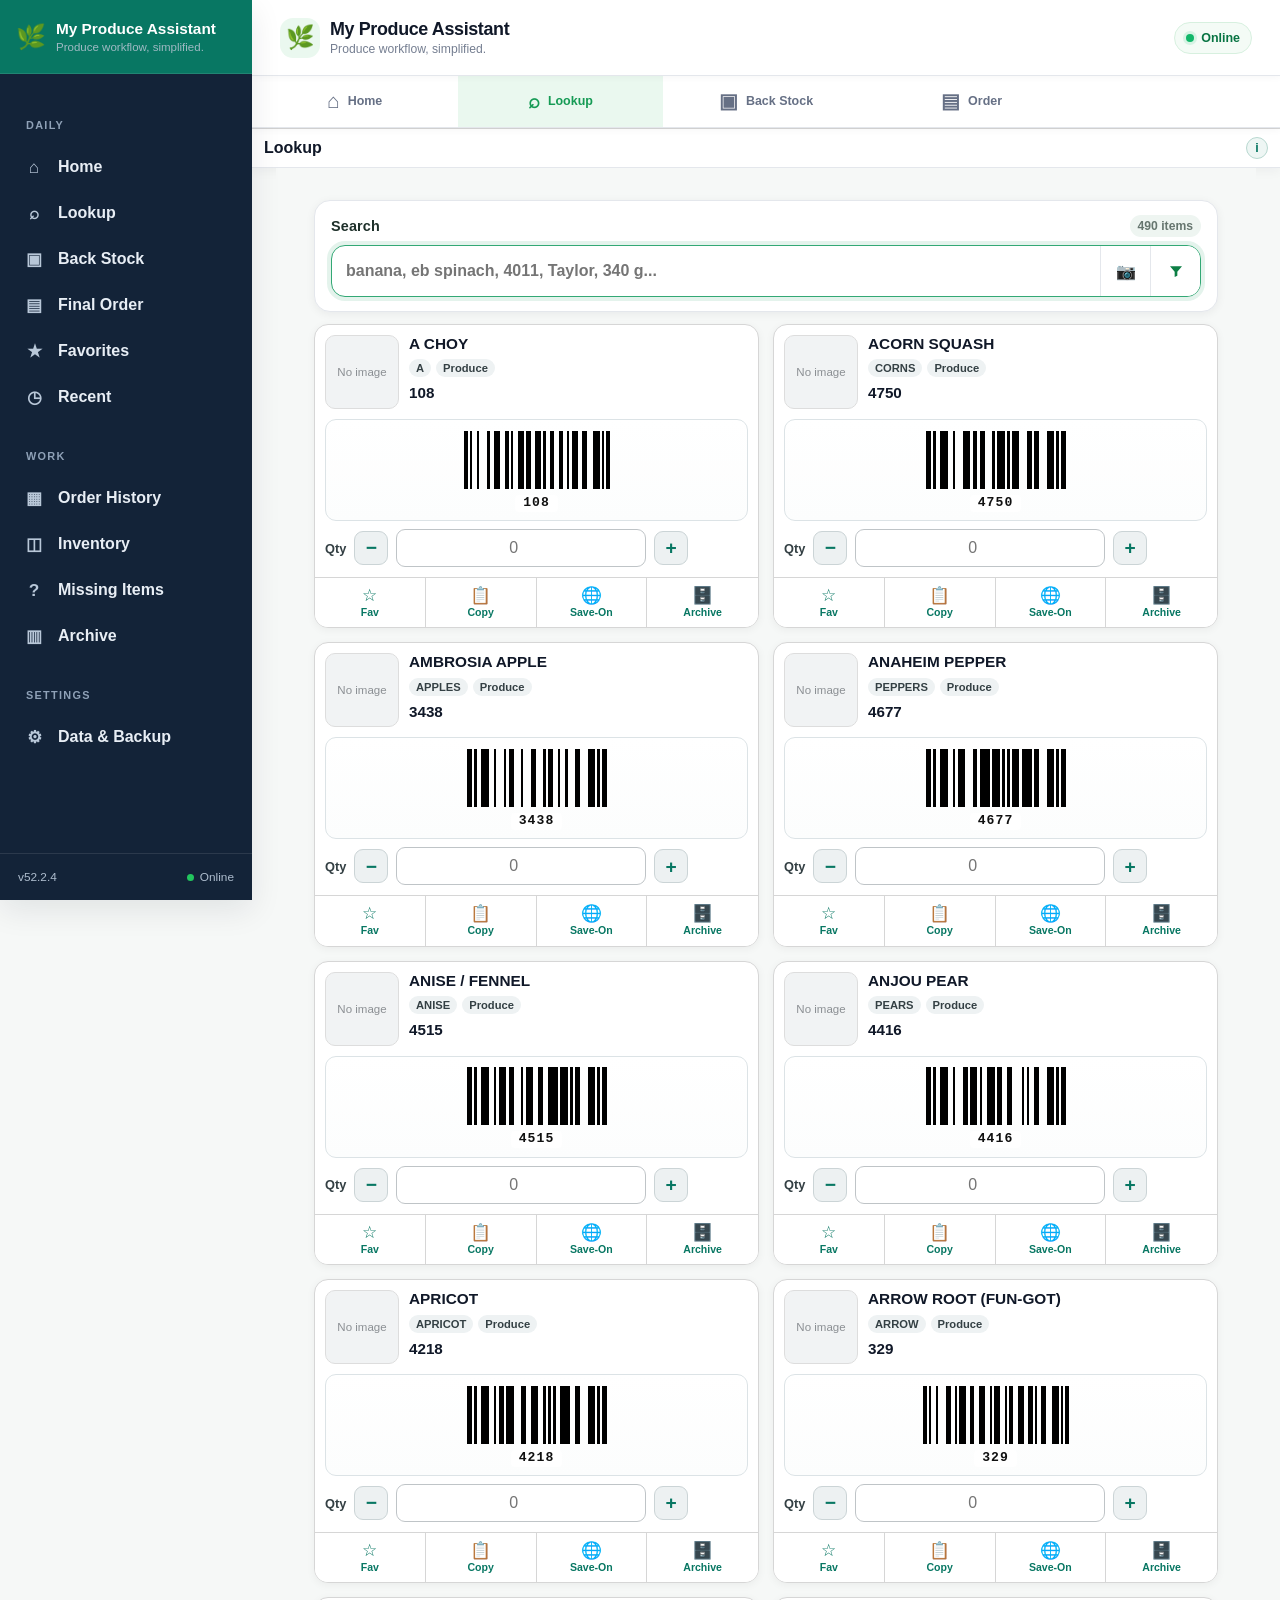
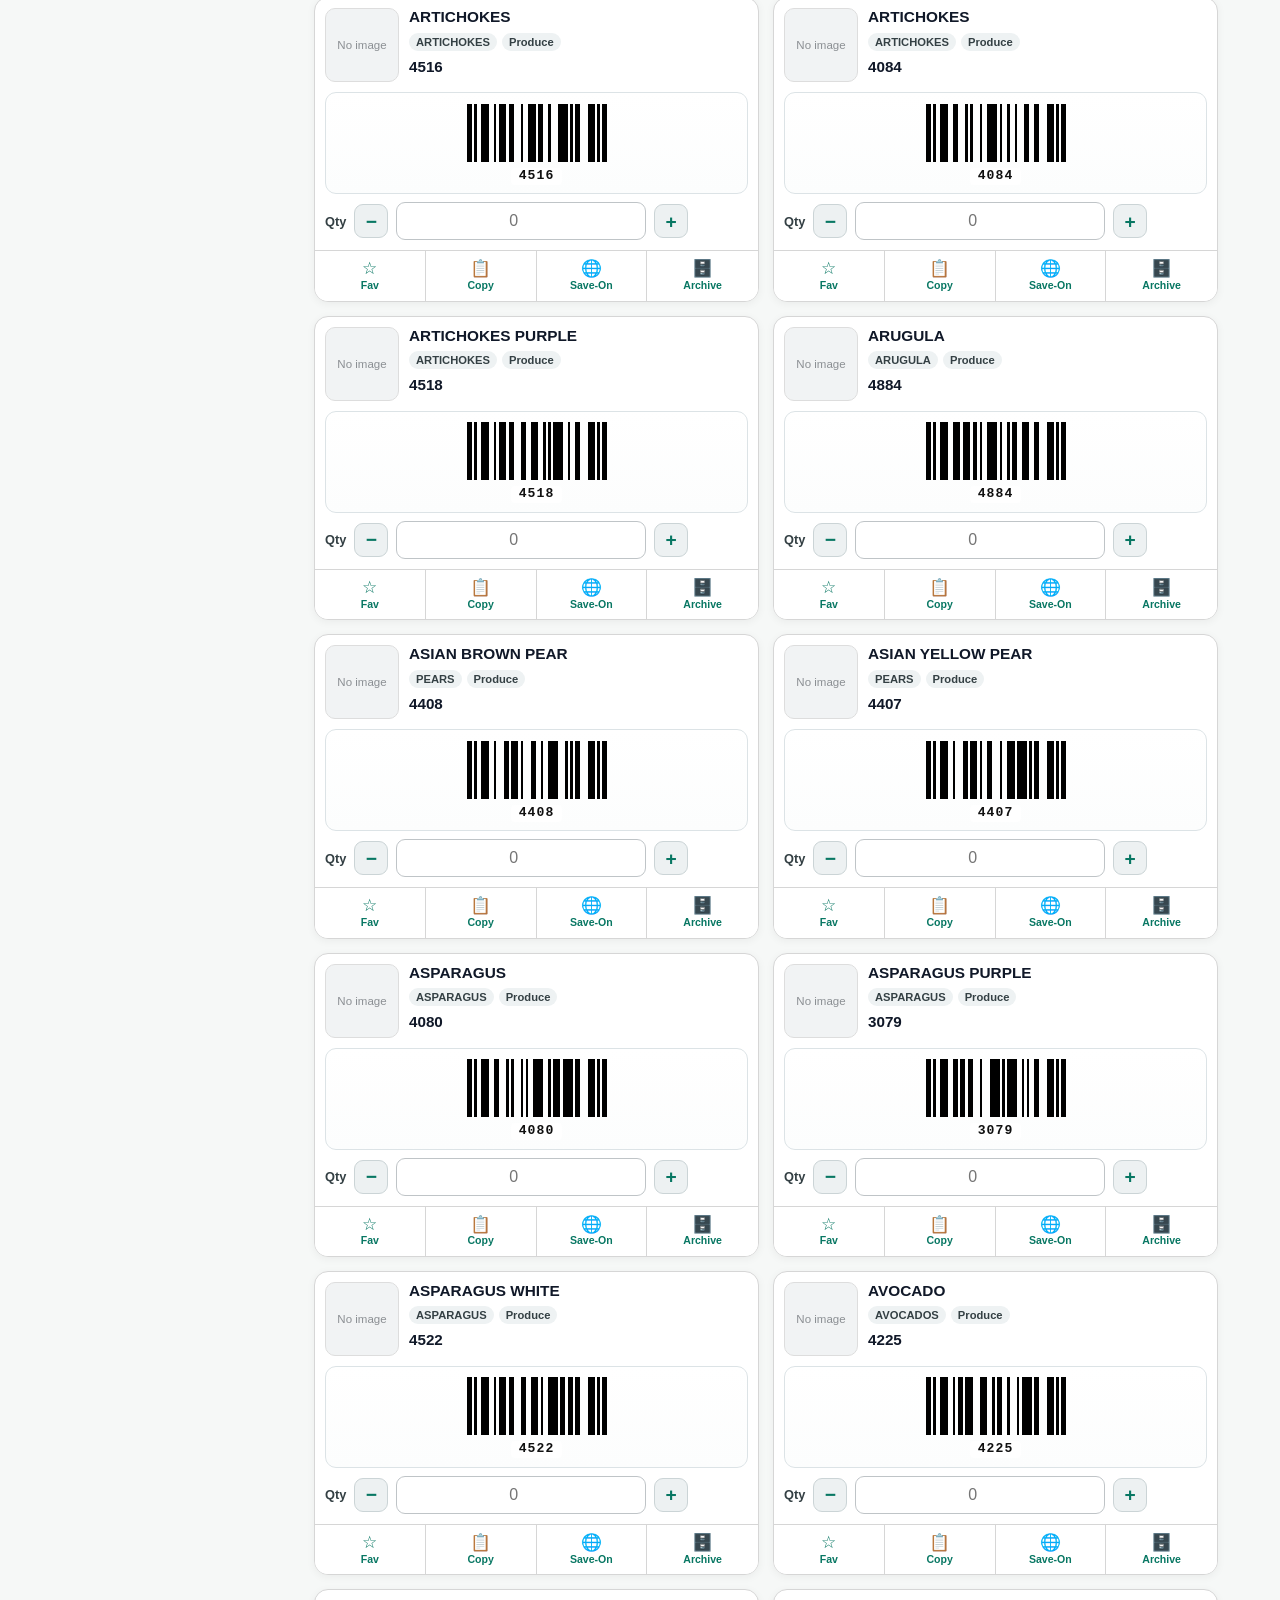
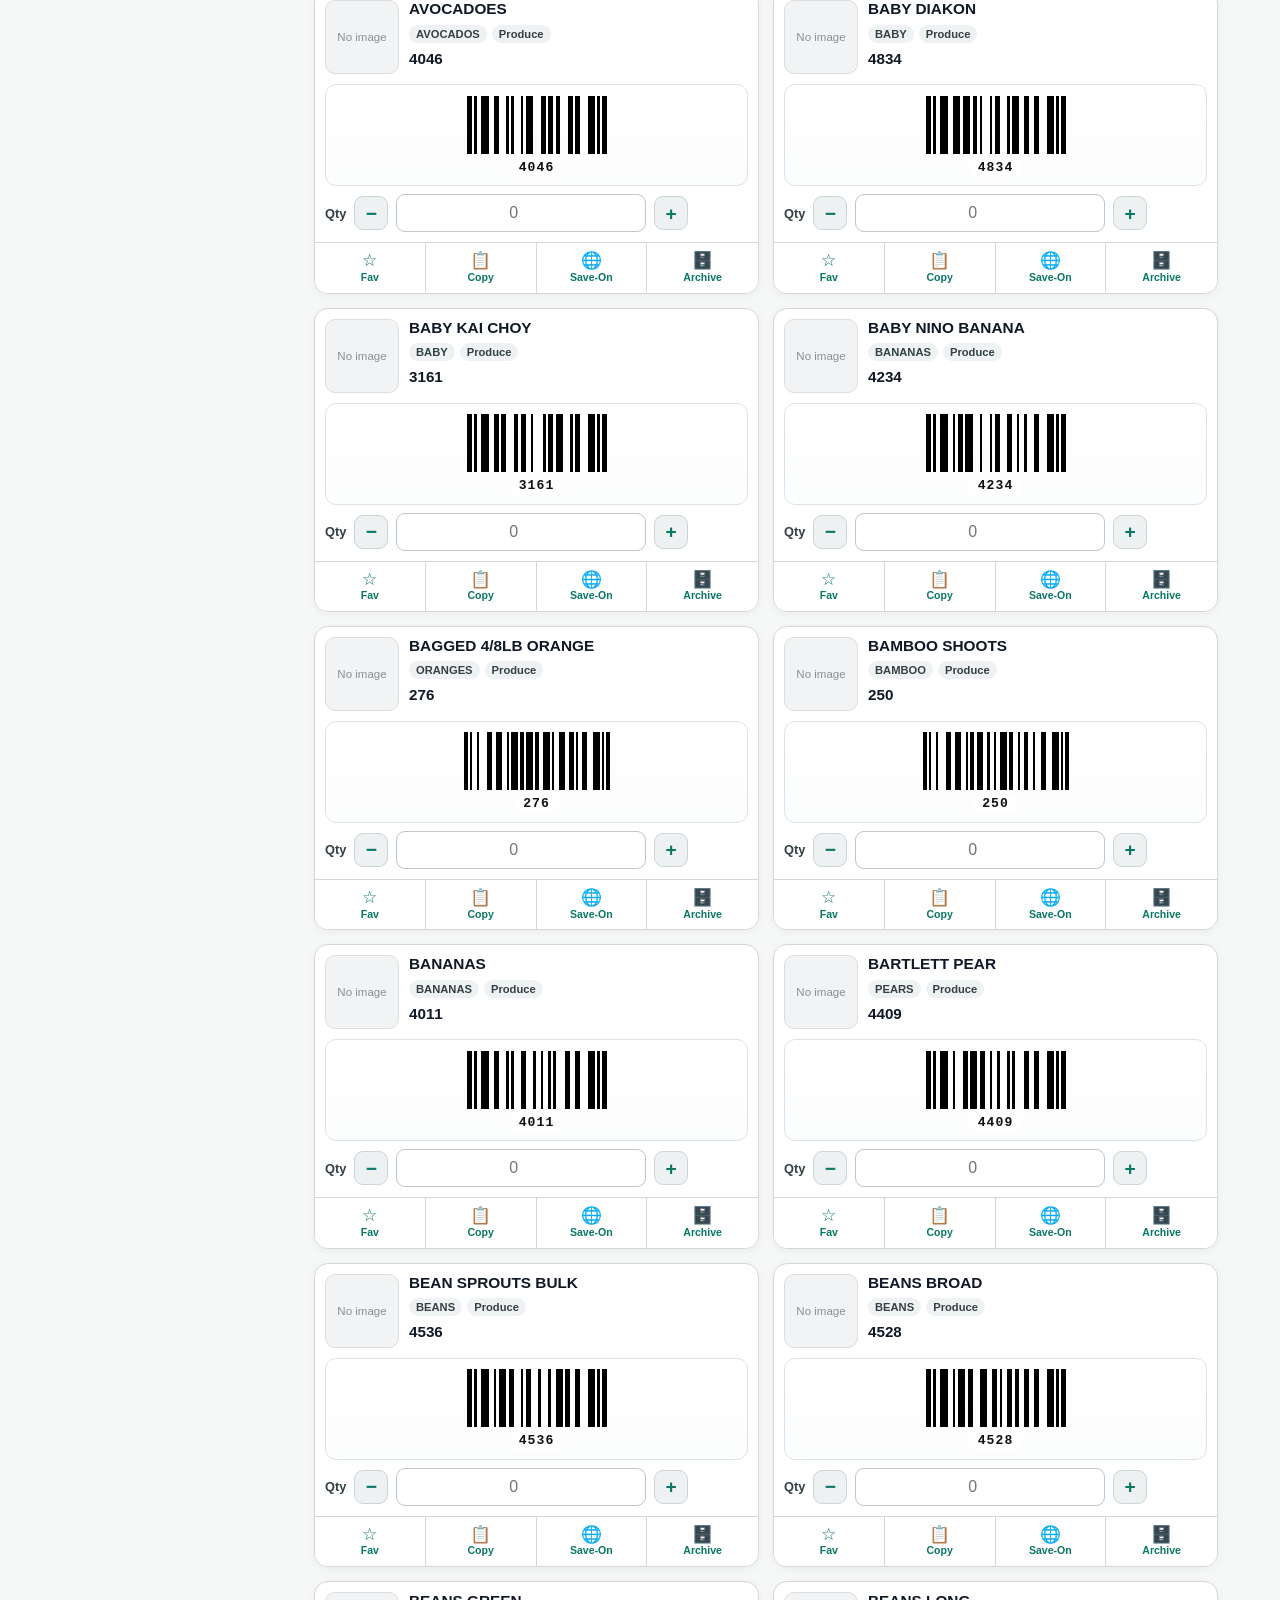
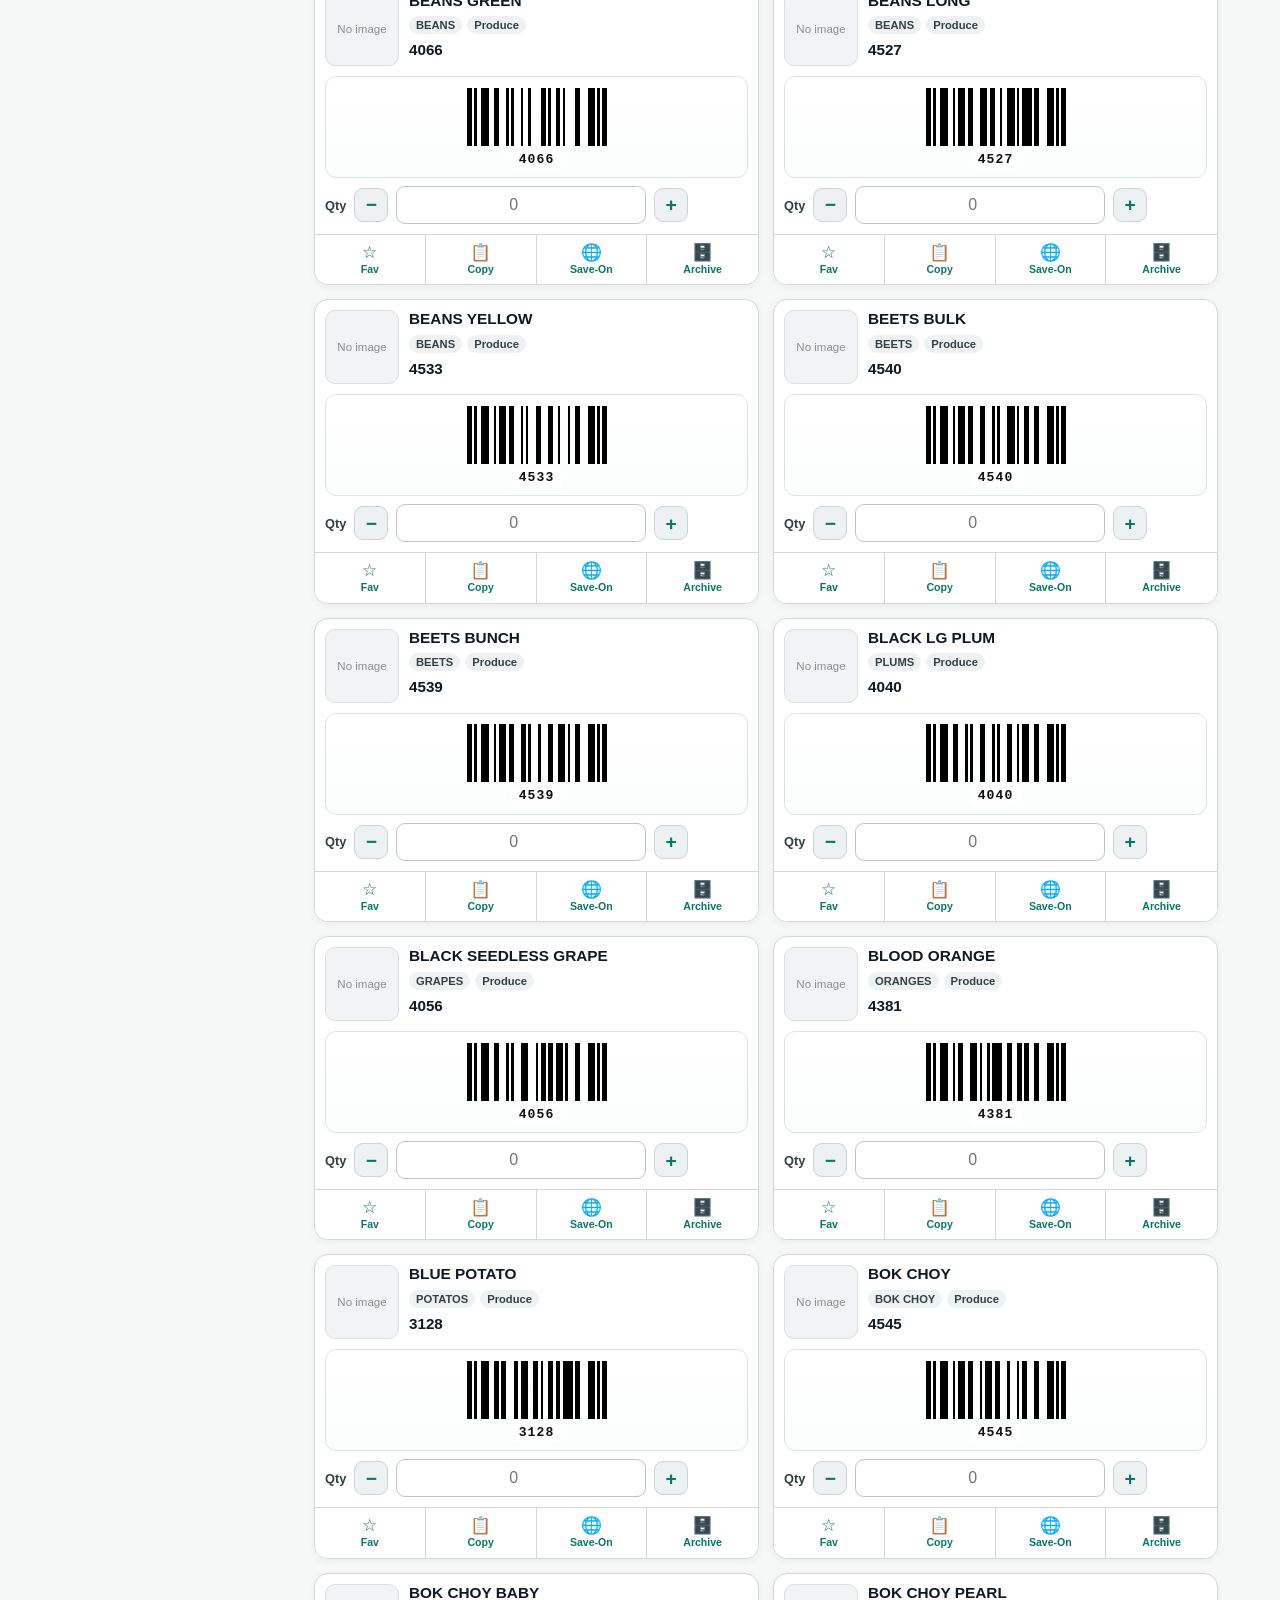
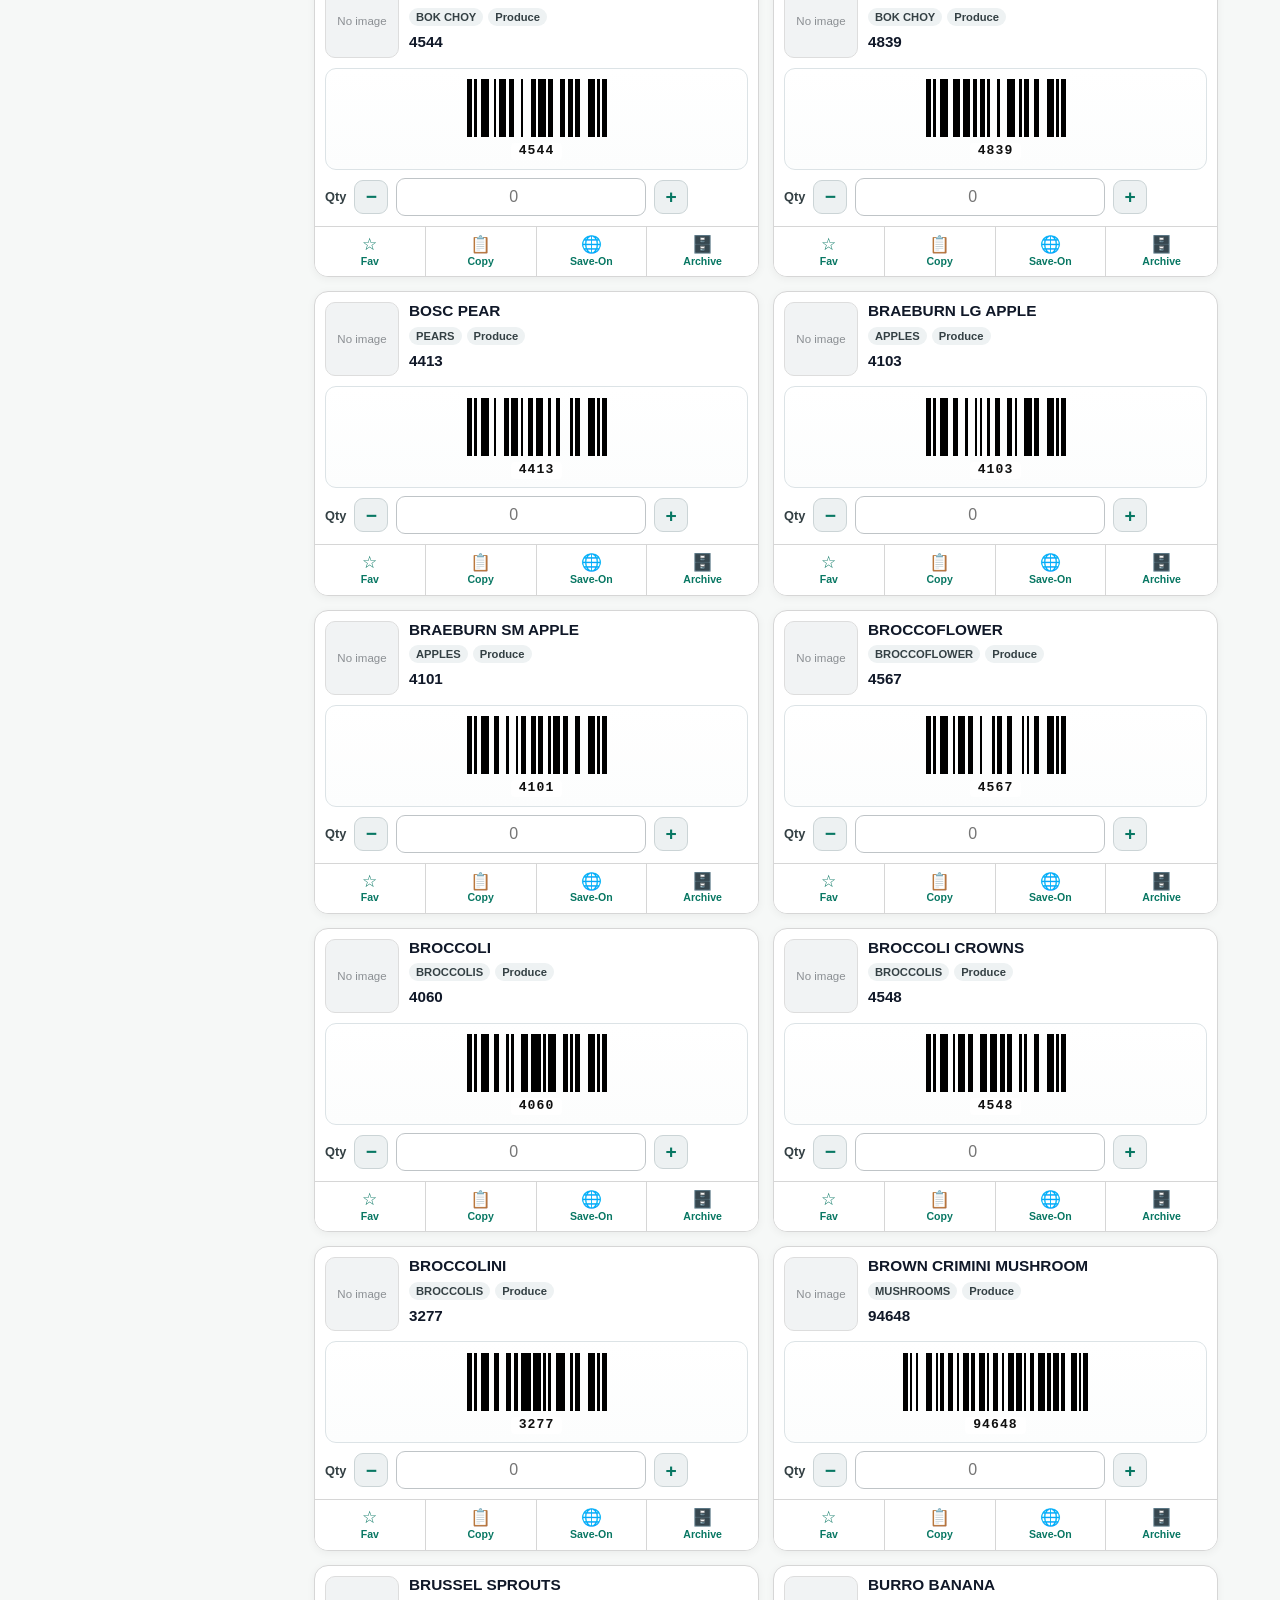
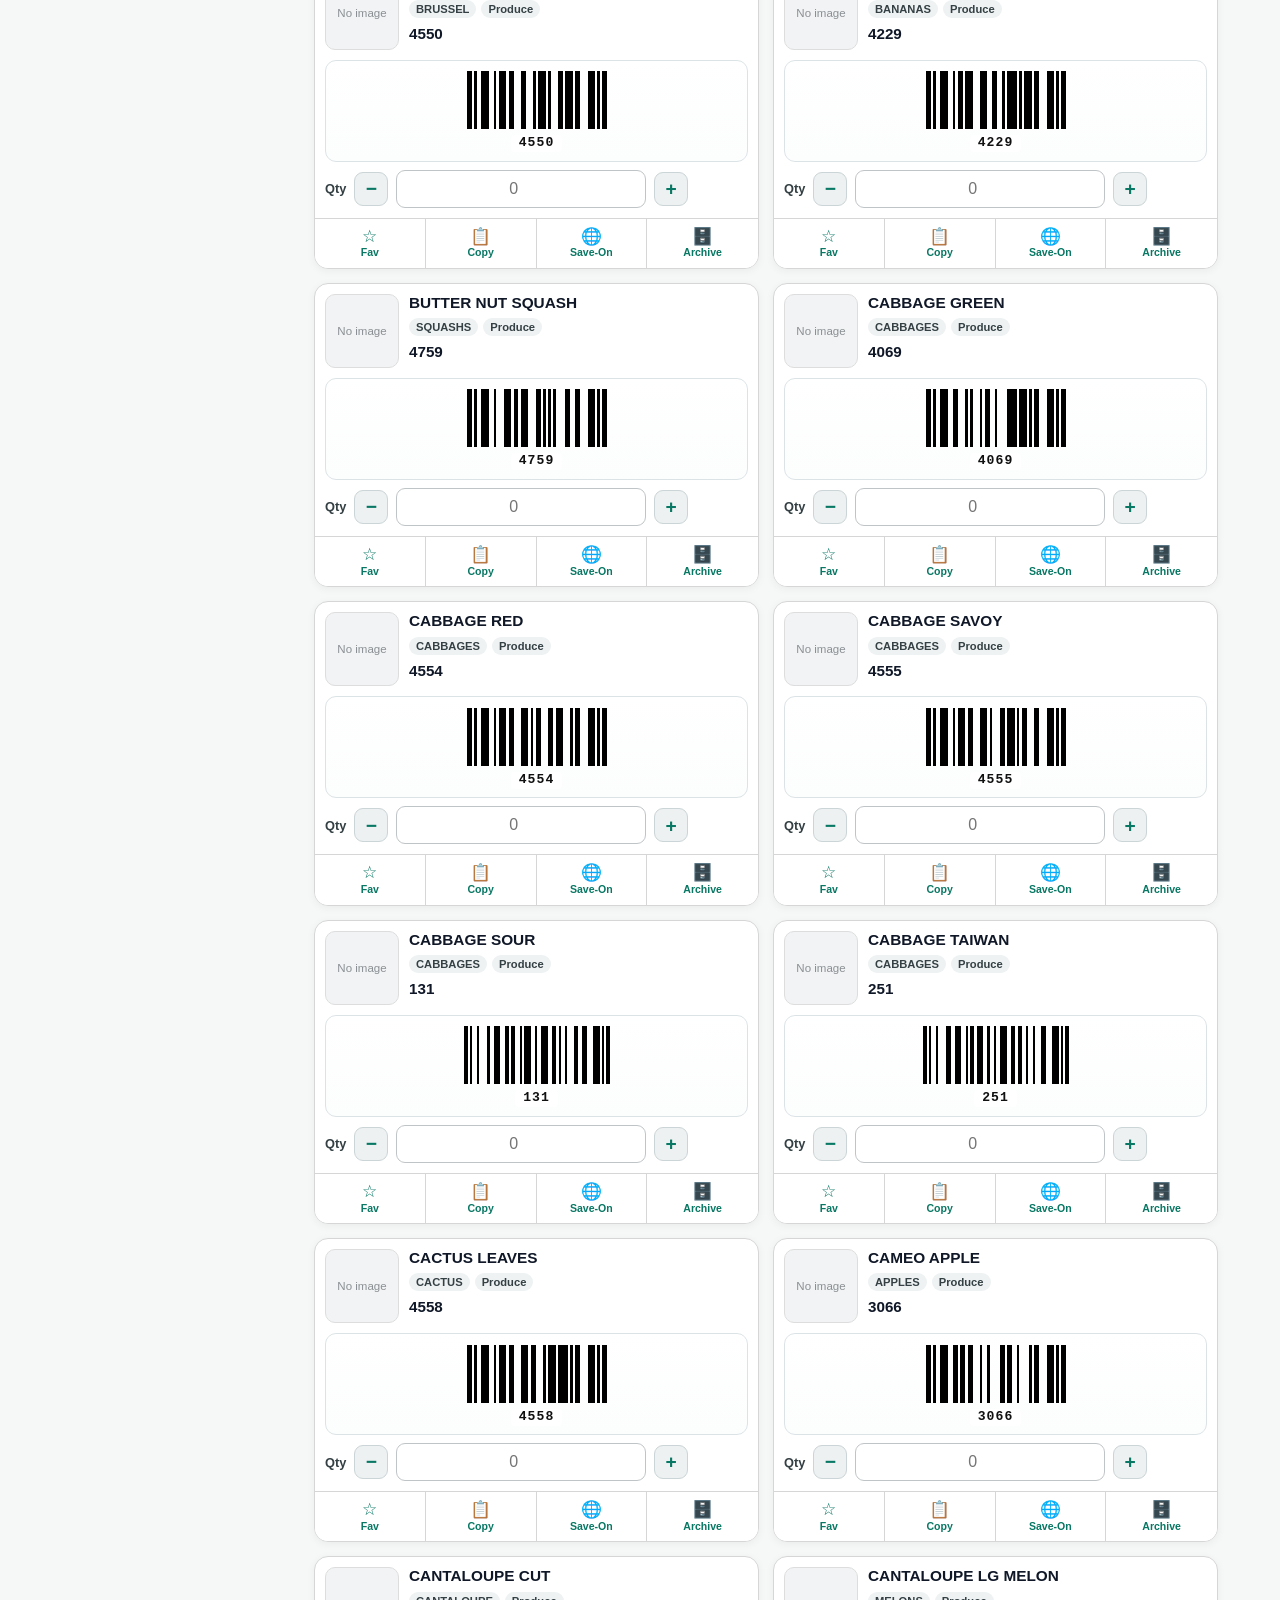
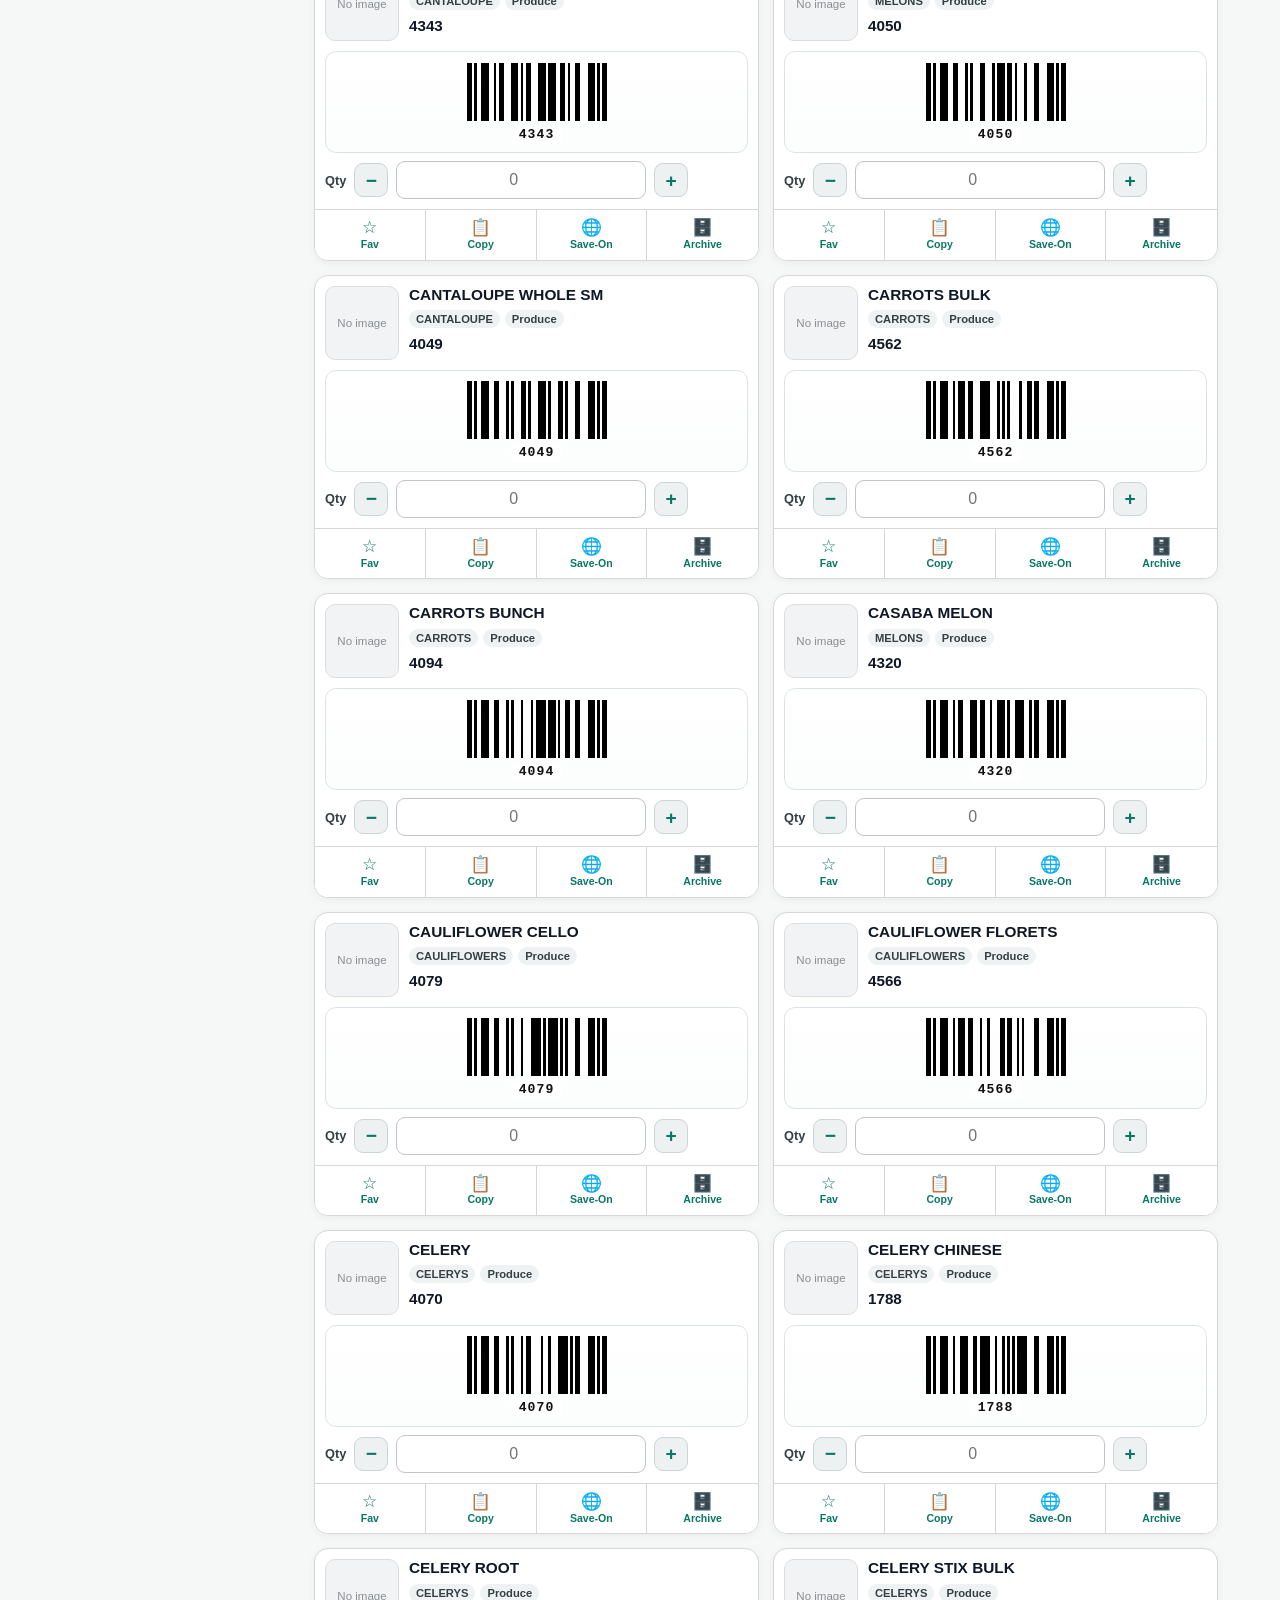
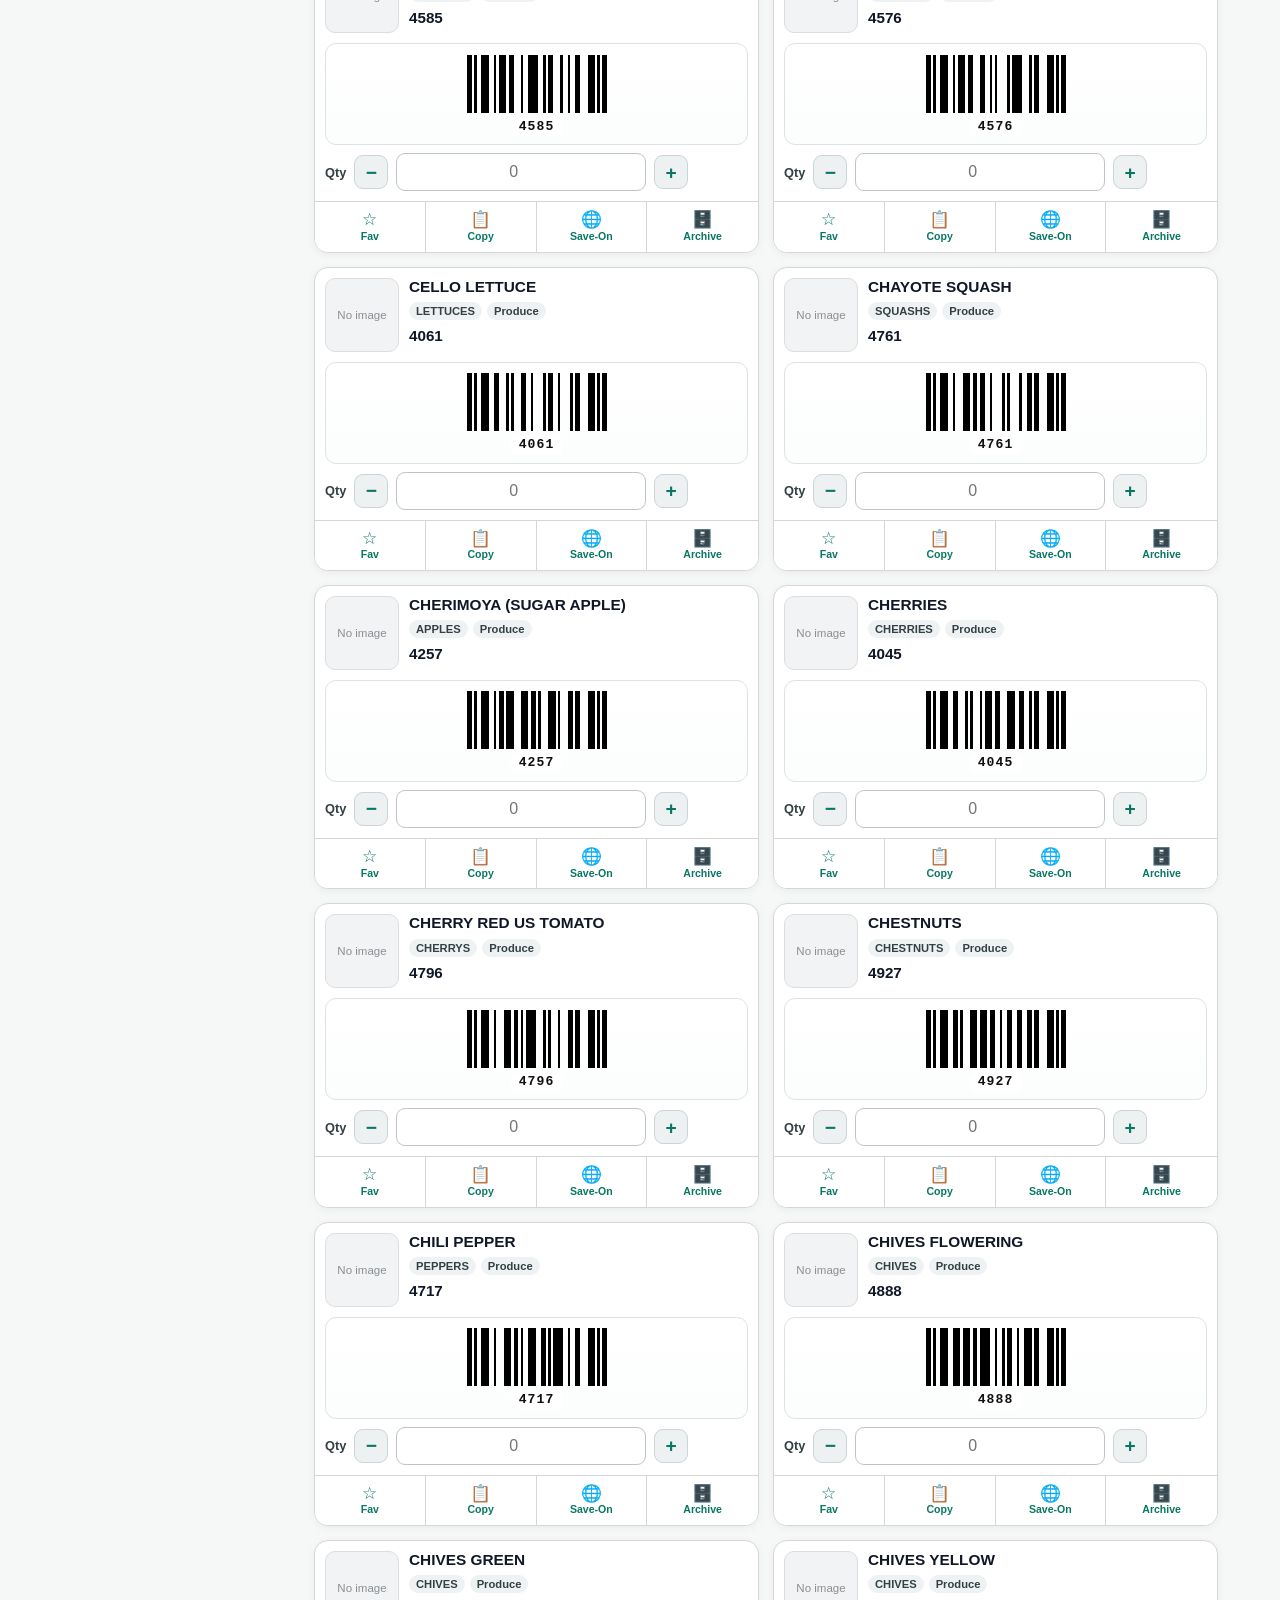
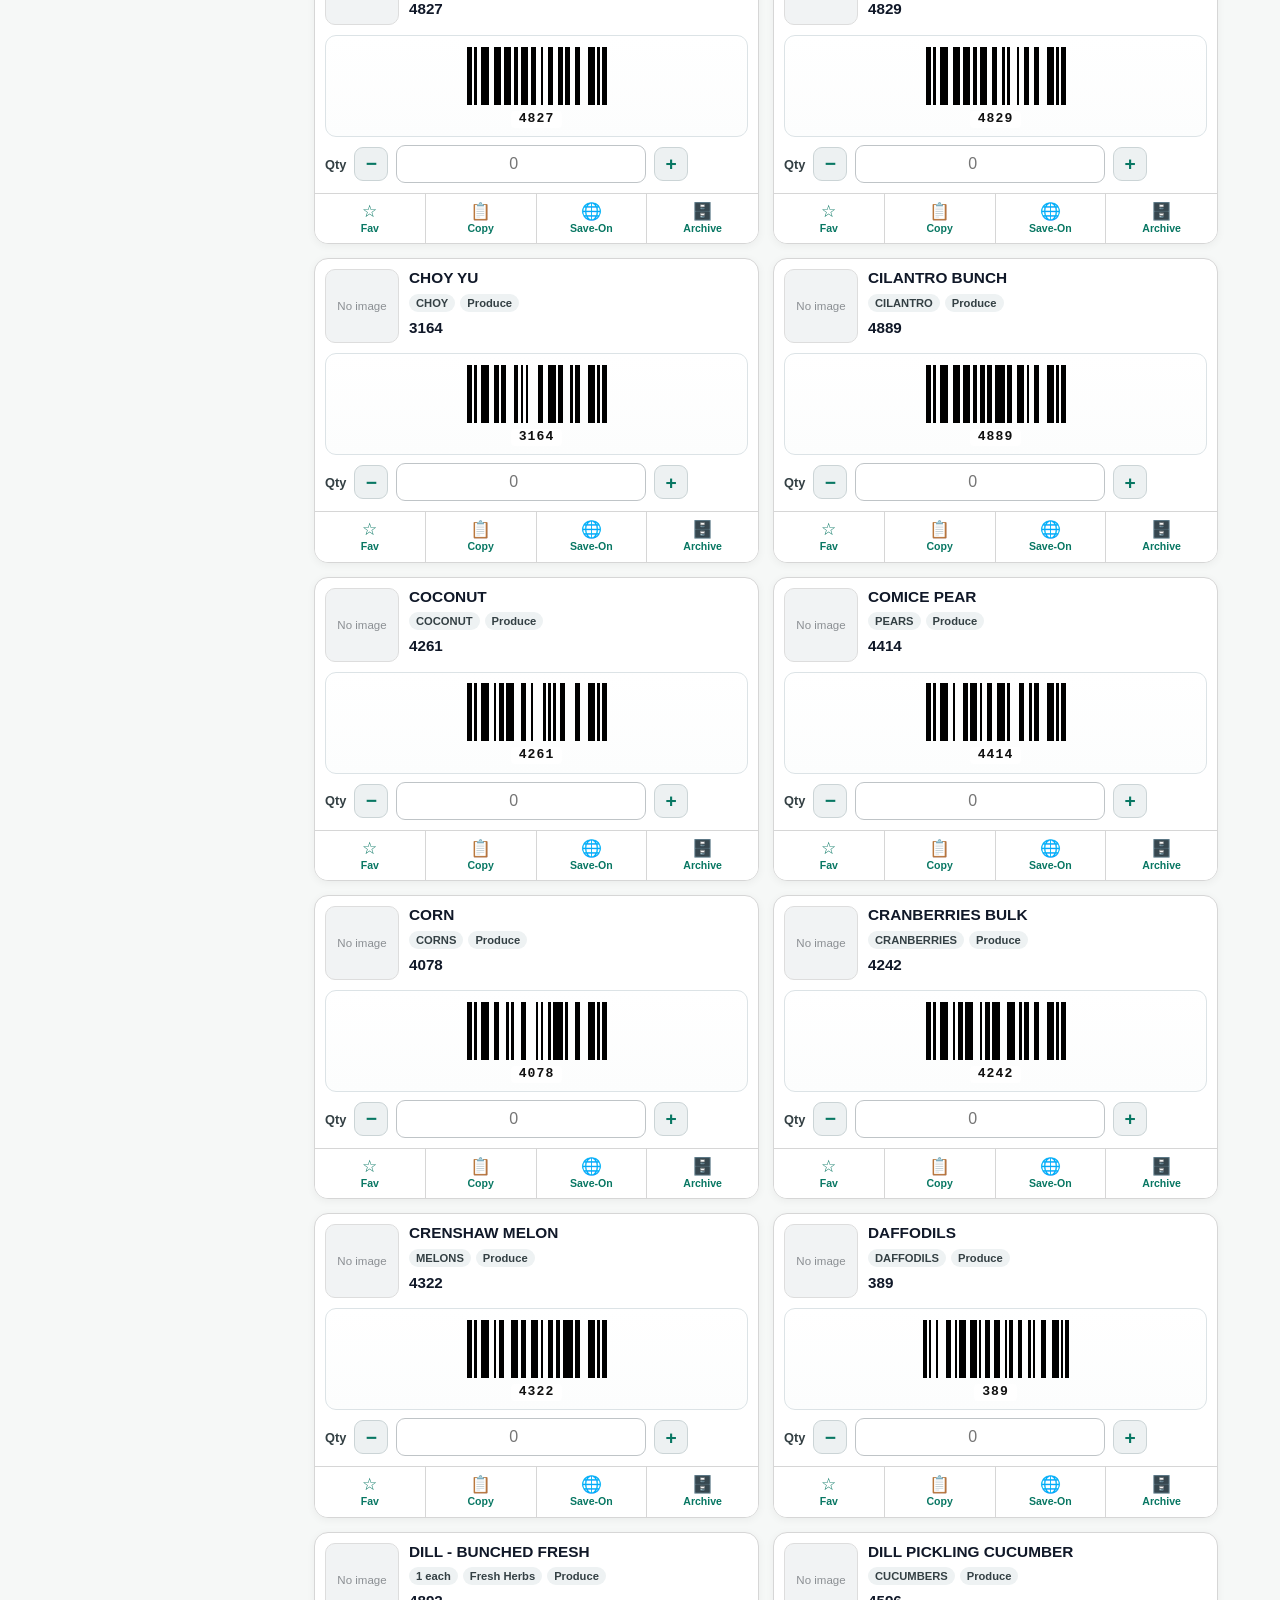
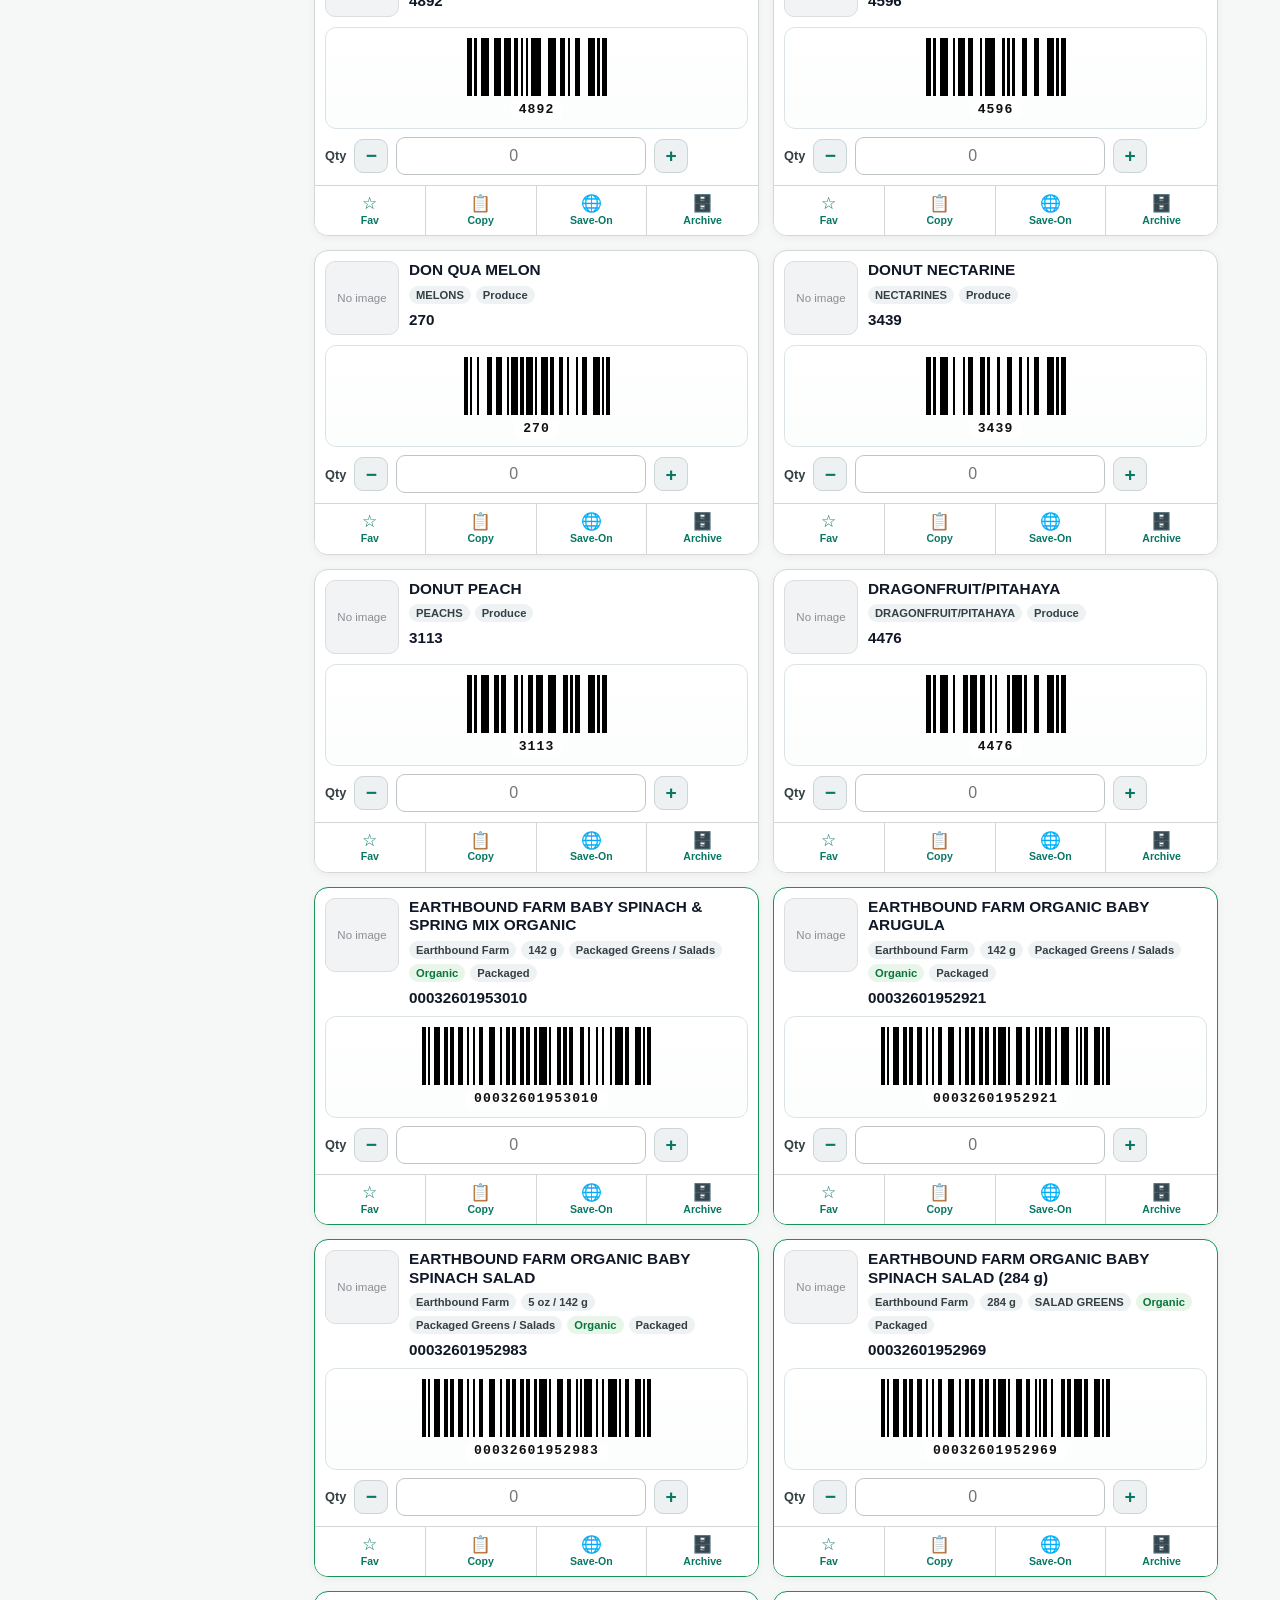
==== index.html @ b56020ec "fixed issue of repeatedly asks for update" ====
<!doctype html><html lang="en"><head><meta charset="utf-8"><meta name="viewport" content="width=device-width,initial-scale=1"><meta name="theme-color" content="#087763"><title>My Produce Assistant</title><link rel="manifest" href="manifest.webmanifest"><link rel="apple-touch-icon" href="icons/icon-192.png"><link rel="stylesheet" href="styles.css">
<style id="organic-inline-style">
.organic-inline{
  display:flex;
  align-items:center;
  gap:12px;
  flex-wrap:wrap;
  font-size:.9rem;
  font-weight:800;
}
.organic-label{
  min-width:auto;
}
.radio-inline{
  display:inline-flex;
  align-items:center;
  gap:6px;
  font-weight:700;
}
.radio-inline input{
  margin:0;
}
@media(max-width:540px){
  .organic-inline{
    gap:10px;
    font-size:.88rem;
  }
}
</style>

</head><body class="ui-shell-v52">
<div id="appUpdateBanner" class="app-update-banner" role="status" hidden>
  <div class="app-update-banner-copy">
    <span class="app-update-banner-icon" aria-hidden="true">↻</span>
    <div>
      <strong id="appUpdateMessage">A new app version is available.</strong>
      <small>Update to load the latest JavaScript, CSS, and interface changes.</small>
    </div>
  </div>
  <div class="app-update-banner-actions">
    <button id="appUpdateBtn" type="button">Update now</button>
    <button id="dismissAppUpdateBtn" class="app-update-dismiss" type="button" aria-label="Dismiss app update">Later</button>
  </div>
</div>
<header class="app-topbar">
  <button id="drawerBtn" class="drawer-btn" type="button" aria-label="Open navigation menu">☰</button>
  <div class="app-brand">
    <span class="app-brand-mark" aria-hidden="true">🌿</span>
    <div class="app-brand-copy"><h1>My Produce Assistant</h1><p>Produce workflow, simplified.</p></div>
  </div>
  <div class="header-actions">
    <span id="headerOnlineStatus" class="header-status" aria-label="Connection status"><span class="status-dot"></span><span class="header-status-text">Online</span></span>
    <button id="installBtn" class="header-install-btn" hidden>Install</button>
  </div>
</header>

<div id="drawerBackdrop" class="drawer-backdrop" hidden></div>
<aside id="appDrawer" class="app-drawer" aria-hidden="true">
  <div class="drawer-head">
    <div class="drawer-brand"><span class="drawer-brand-mark">🌿</span><div><strong>My Produce Assistant</strong><small>Produce workflow, simplified.</small></div></div>
    <button id="closeDrawerBtn" type="button" aria-label="Close menu">✕</button>
  </div>
  <nav class="drawer-nav" aria-label="Primary navigation">
    <div class="drawer-group-title">Daily</div>
    <button type="button" data-drawer-action="dashboard"><span class="drawer-icon">⌂</span><span>Home</span></button>
    <button type="button" data-drawer-action="lookup"><span class="drawer-icon">⌕</span><span>Lookup</span></button>
    <button type="button" data-drawer-action="back-stock"><span class="drawer-icon">▣</span><span>Back Stock</span></button>
    <button type="button" data-drawer-action="final-order"><span class="drawer-icon">▤</span><span>Final Order</span></button>
    <button type="button" data-drawer-action="favorites"><span class="drawer-icon">★</span><span>Favorites</span></button>
    <button type="button" data-drawer-action="recent"><span class="drawer-icon">◷</span><span>Recent</span></button>
    <div class="drawer-group-title">Work</div>
    <button type="button" data-drawer-action="orders"><span class="drawer-icon">▦</span><span>Order History</span></button>
    <button type="button" data-drawer-action="inventory"><span class="drawer-icon">◫</span><span>Inventory</span></button>
    <button type="button" data-drawer-action="missing"><span class="drawer-icon">?</span><span>Missing Items</span></button>
    <button type="button" data-drawer-action="archive"><span class="drawer-icon">▥</span><span>Archive</span></button>
    <div class="drawer-group-title">Settings</div>
    <button type="button" data-drawer-action="data-tools"><span class="drawer-icon">⚙</span><span>Data &amp; Backup</span></button>
  </nav>
  <div class="drawer-footer"><span class="drawer-version">v52.2.4</span><span class="drawer-online"><i></i> Online</span></div>
</aside>


<nav class="tabs" aria-label="Quick navigation">
  <button class="tab" data-view="dashboard"><span class="tab-icon">⌂</span><span class="tab-text">Home</span></button>
  <button class="tab active" data-view="lookup"><span class="tab-icon">⌕</span><span class="tab-text">Lookup</span></button>
  <button class="tab" data-view="order"><span class="tab-icon">▣</span><span class="tab-text">Back Stock</span></button>
  <button class="tab" data-view="frontStock"><span class="tab-icon">▤</span><span class="tab-text">Order</span></button>
  <button id="mobileMoreBtn" class="mobile-more-tab" type="button"><span class="tab-icon">•••</span><span class="tab-text">More</span></button>
</nav>
<div id="lookupFixedHeader" class="fixed-page-title lookup-fixed-title" hidden>
  <strong>Lookup</strong>
  <button id="lookupInfoBtn" class="section-info-btn" type="button" aria-label="Lookup info">i</button>
</div>

<main>
<section id="lookupView" class="view active">
<section class="panel"><button id="closeSearchDrawerBtn" class="close-search-drawer" type="button" aria-label="Close search">✕</button>
      <div class="search-header"><label for="q">Search</label><span id="count">Loading...</span></div><div class="search-box"><input id="q" type="search" placeholder="banana, eb spinach, 4011, Taylor, 340 g..." autocomplete="off" autofocus><button id="scanBtn" class="scan-btn" type="button" title="Scan barcode">📷</button>
        <button id="advancedToggle" class="filter-btn" type="button" aria-expanded="false" title="Filters & tools">
          <svg width="16" height="16" viewBox="0 0 24 24" fill="currentColor" aria-hidden="true">
            <path d="M3 5H21L14 13V19L10 21V13L3 5Z"></path>
          </svg>
        </button></div><div id="advancedControls" class="advanced-controls" hidden><div class="filters"><button class="active" data-filter="all" type="button">All</button><button data-filter="produce" type="button">Produce</button><button data-filter="packaged" type="button">Packaged</button><button data-filter="organic" type="button">Organic</button>
          <button data-filter="seasonal" type="button">Seasonal</button></div></div></section><section id="message" class="message" hidden></section><section id="results" class="results"></section></section>
<section id="favoritesView" class="view"><section class="panel section-head"><h2>Favorites</h2><p>Store-specific quick list. Tap ☆ on any item to add/remove.</p></section><section id="favoritesResults" class="results"></section></section>
<section id="recentView" class="view"><section class="panel section-head"><h2>Recently Used</h2><p>Automatically updated when you scan, copy, add to order, or open Save-On.</p><button id="clearRecentBtn" class="link" type="button">Clear Recent</button></section><section id="recentResults" class="results"></section></section>
<section id="orderView" class="view"><section class="panel section-head"><h2>Back Stock</h2><p>Count what you have first. Today’s Final Order will use these quantities as your reference.</p><div class="order-actions"><button id="exportOrderBtn" type="button">Export CSV</button><button id="clearOrderBtn" class="danger" type="button">Clear List</button>
        <button id="startFrontStockBtn" type="button">Continue to Final Order →</button></div></section><section class="today-order-flow" data-order-flow="back" aria-label="Today's order workflow"></section><section id="orderResults" class="order-list"></section></section>

  <section id="missingView" class="view">
    <section class="panel section-head">
      <h2>Missing Items</h2>
      <p>Saved searches or scanned codes that were not found in your local CSV.</p>
      <div class="order-actions">
        <button id="addMissingToCatalogBtn" type="button">Add to Catalog</button>
        <button id="archiveMissingBtn" type="button">Archive</button>
        <button id="exportMissingBtn" type="button">Export CSV</button>
        <label class="upload">Import CSV <input id="importMissingCsv" type="file" accept=".csv,text/csv" hidden></label>
        <button id="clearMissingBtn" class="danger" type="button">Clear Missing</button>
      </div>
    </section>
    <section id="missingResults" class="order-list"></section>
  </section>

  <section id="archiveView" class="view">
    <section class="panel section-head">
      <h2>Archive</h2>
      <p>Archived catalog items are hidden from normal search. Restore when needed.</p>
      <div class="order-actions"><button id="exportArchiveBtn" type="button">Export CSV</button></div>
    </section>
    <section id="archiveResults" class="results"></section>
  </section>
  <section id="dataToolsView" class="view data-tools-view">
    <section class="panel section-head data-tools-page-head">
      <div class="data-tools-title-row">
        <button id="dataToolsBackBtn" class="page-back-btn" type="button" aria-label="Go back">←</button>
        <div>
          <h2>Data &amp; Backup</h2>
          <p>Import, export, restore, and maintain the catalog stored on this device.</p>
        </div>
      </div>
      <span id="syncStatus" class="sync-status data-tools-status">Ready</span>
    </section>

    <section class="data-tools-section catalog-update-section" aria-labelledby="catalogUpdateTitle">
      <div class="data-tools-section-heading catalog-update-heading">
        <div>
          <h3 id="catalogUpdateTitle">Catalog Updates</h3>
          <p>The app checks a small version file only. Product data downloads only after you choose Update Catalog.</p>
        </div>
        <button id="checkCatalogUpdateBtn" class="compact-secondary-button" type="button">Check again</button>
      </div>
      <div id="catalogUpdateCard" class="catalog-update-card" data-status="checking">
        <div class="catalog-update-icon" aria-hidden="true">↻</div>
        <div class="catalog-update-copy">
          <strong id="catalogUpdateMessage">Checking for catalog updates...</strong>
          <div class="catalog-version-row">
            <span>Local: <b id="localCatalogVersion">—</b></span>
            <span>Available: <b id="remoteCatalogVersion">—</b></span>
          </div>
          <small id="catalogUpdateDate"></small>
        </div>
        <button id="updateCatalogBtn" class="catalog-update-button" type="button" hidden>Update Catalog</button>
      </div>
    </section>

    <section class="data-tools-section" aria-labelledby="catalogImportTitle">
      <div class="data-tools-section-heading">
        <div>
          <h3 id="catalogImportTitle">Catalog Import</h3>
          <p>Choose whether to preserve your current catalog or replace it.</p>
        </div>
      </div>
      <div class="data-tools-card-grid import-card-grid">
        <article class="data-tool-card primary-tool-card">
          <div class="data-tool-card-icon" aria-hidden="true">➕</div>
          <div class="data-tool-card-copy">
            <h4>Add &amp; Merge CSV</h4>
            <p>Add new products and update matching products. Existing products not included in the file remain unchanged.</p>
          </div>
          <label class="data-tool-action primary-action">
            Choose CSV
            <input id="csvMergeUpload" type="file" accept=".csv,text/csv" hidden>
          </label>
        </article>

        <article class="data-tool-card danger-tool-card">
          <div class="data-tool-card-topline">
            <div class="data-tool-card-icon" aria-hidden="true">↻</div>
            <button id="replaceCatalogInfoBtn" class="section-info-btn" type="button" aria-label="Replace catalog information">i</button>
          </div>
          <div class="data-tool-card-copy">
            <h4>Replace Local Catalog</h4>
            <p>Replace this device's local catalog with the selected file. Products missing from the CSV will be removed locally.</p>
          </div>
          <label class="data-tool-action danger-action">
            Replace Catalog
            <input id="csvReplaceUpload" type="file" accept=".csv,text/csv" hidden>
          </label>
        </article>
      </div>
    </section>

    <section class="data-tools-section" aria-labelledby="exportBackupTitle">
      <div class="data-tools-section-heading">
        <div>
          <h3 id="exportBackupTitle">Export &amp; Backup</h3>
          <p>Save catalog data or transfer your local profile.</p>
        </div>
      </div>
      <div class="data-tools-action-grid">
        <button id="exportItemsBtn" class="data-tools-action-button" type="button"><span aria-hidden="true">📄</span><strong>Export Items CSV</strong><small>Download the current local catalog.</small></button>
        <button id="exportProfileBtn" class="data-tools-action-button" type="button"><span aria-hidden="true">💾</span><strong>Export Profile</strong><small>Back up local app preferences and lists.</small></button>
        <label class="data-tools-action-button data-tools-file-button"><span aria-hidden="true">📥</span><strong>Import Profile</strong><small>Restore a previously exported profile.</small><input id="importProfile" type="file" accept=".json,application/json" hidden></label>
      </div>
    </section>

    <section class="data-tools-section maintenance-section" aria-labelledby="maintenanceTitle">
      <div class="data-tools-section-heading">
        <div>
          <h3 id="maintenanceTitle">Maintenance</h3>
          <p>Use these actions only when you need to recover or refresh local data.</p>
        </div>
      </div>
      <button id="resetBtn" class="maintenance-reset-button" type="button"><span aria-hidden="true">⟲</span><span><strong>Reset Catalog Data</strong><small>Restore the bundled catalog included with the app.</small></span></button>
    </section>
  </section>

  <section id="frontStockView" class="view">
    <section class="panel section-head">
      <h2>Final Order</h2>
      <div class="order-actions">
        <button id="exportFrontStockBtn" type="button">Export CSV</button>
        <button id="exportCombinedStockBtn" type="button">Export Combined</button>
        <button id="clearFrontStockBtn" class="danger" type="button">Clear List</button>
        <button id="backToBackStockBtn" type="button">← Back Stock</button>
        <button id="finalPlaceOrderBtn" class="place-order-action" type="button">Place Order</button>
      </div>
    </section>
    <section class="today-order-flow" data-order-flow="final" aria-label="Today's order workflow"></section>
    <section class="panel front-stock-toolbar">
      <label>Search / Scan Item
        <div class="search-box front-search-box">
          <input id="frontQ" type="search" placeholder="Search item, PLU, UPC, brand...">
          <button id="frontScanBtn" class="scan-btn" type="button" title="Scan barcode">📷</button>
        </div>
      </label>
      <section id="frontSearchResults" class="front-results"></section>
    </section>
    <section id="frontStockResults" class="order-list"></section>
  </section>
  <section id="dashboardView" class="view dashboard-view-v521">
    <section class="dashboard-hero">
      <div>
        <span class="dashboard-eyebrow" id="dashBusinessDate">Today</span>
        <h2 id="dashGreeting">Welcome back</h2>
        <p>Here’s what needs your attention today.</p>
      </div>
      <span id="dashHeroStatus" class="dashboard-status-pill status-draft">Draft</span>
    </section>

    <section class="dashboard-layout-primary">
      <article class="dashboard-order-card">
        <div class="dashboard-card-head">
          <div>
            <span class="dashboard-card-kicker">TODAY’S ORDER</span>
            <h3>Order progress</h3>
          </div>
          <button id="dashGoOrderBtn" class="dashboard-link-btn" type="button">View workflow →</button>
        </div>

        <div class="dashboard-order-metrics">
          <button id="dashGoStockBtn" class="dashboard-metric" type="button">
            <span class="dashboard-metric-icon">▣</span>
            <span><b id="dashBackCount">0</b><small>Back Stock items</small></span>
          </button>
          <button id="dashGoFinalBtn" class="dashboard-metric" type="button">
            <span class="dashboard-metric-icon">☷</span>
            <span><b id="dashFinalCount">0</b><small>Final Order items</small></span>
          </button>
        </div>

        <div class="dashboard-progress" aria-label="Order progress">
          <div class="dashboard-progress-step is-active" data-dash-step="back"><span>1</span><small>Back Stock</small></div>
          <div class="dashboard-progress-line"></div>
          <div class="dashboard-progress-step" data-dash-step="final"><span>2</span><small>Final Order</small></div>
          <div class="dashboard-progress-line"></div>
          <div class="dashboard-progress-step" data-dash-step="placed"><span>3</span><small>Placed</small></div>
        </div>

        <div class="dashboard-order-actions">
          <button id="dashContinuePrimaryBtn" class="dashboard-primary-action" type="button">Continue Back Stock</button>
          <button id="dashMarkPlacedBtn" class="dashboard-secondary-action" type="button">Place Order</button>
        </div>
      </article>

      <article class="dashboard-quick-card">
        <div class="dashboard-card-head">
          <div><span class="dashboard-card-kicker">QUICK ACCESS</span><h3>Daily tools</h3></div>
        </div>
        <div class="dashboard-quick-grid">
          <button id="dashGoLookupBtn" class="dashboard-quick-action is-green" type="button"><span>⌕</span><b>Lookup</b><small>Find any product</small></button>
          <button id="dashQuickBackStockBtn" class="dashboard-quick-action is-orange" type="button"><span>▣</span><b>Back Stock</b><small>Count today’s stock</small></button>
          <button id="dashQuickOrderBtn" class="dashboard-quick-action is-purple" type="button"><span>☷</span><b>Final Order</b><small>Prepare the order</small></button>
          <button id="dashGoRecentBtn" class="dashboard-quick-action is-blue" type="button"><span>◷</span><b>Recent</b><small>Open recent items</small></button>
        </div>
      </article>
    </section>

    <section class="dashboard-layout-secondary">
      <article class="dashboard-info-card">
        <div class="dashboard-card-head">
          <div><span class="dashboard-card-kicker">NEEDS ATTENTION</span><h3>Things to review</h3></div>
        </div>
        <div id="dashAttentionList" class="dashboard-attention-list"></div>
      </article>

      <article class="dashboard-info-card">
        <div class="dashboard-card-head">
          <div><span class="dashboard-card-kicker">RECENT PRODUCTS</span><h3>Quickly return to items</h3></div>
          <button id="dashViewAllRecentBtn" class="dashboard-link-btn" type="button">View all →</button>
        </div>
        <div id="dashRecentProducts" class="dashboard-recent-products"></div>
      </article>
    </section>

    <section class="dashboard-info-card dashboard-history-card">
      <div class="dashboard-card-head">
        <div><span class="dashboard-card-kicker">ORDER HISTORY</span><h3>Recent days</h3></div>
        <button id="dashGoHistoryBtn" class="dashboard-link-btn" type="button">View all →</button>
      </div>
      <div id="dashRecentOrders" class="dashboard-recent-orders"></div>
    </section>
  </section>

  <section id="ordersView" class="view">
<section class="panel section-head"><h2>Orders</h2><p>Today's regular order workflow: record back stock, prepare final order, then mark it placed.</p><div class="order-actions"><button id="continueOrderBtn" type="button">Continue</button><button id="markOrderPlacedBtn" type="button">Mark Placed</button><button id="unlockOrderBtn" type="button">Adjust Order</button></div></section>
<section class="dashboard-grid"><article class="dashboard-card"><h3>Status</h3><p><span id="orderSessionStatus">Draft</span></p><button id="ordersQuickMarkPlacedBtn" type="button">Mark Placed</button></article><article class="dashboard-card"><h3>Back Stock</h3><p><span id="orderBackCount">0</span> items</p><button id="ordersBackStockBtn" type="button">Open Back Stock</button></article><article class="dashboard-card"><h3>Final Order</h3><p><span id="orderFinalCount">0</span> items</p><button id="ordersFinalOrderBtn" type="button">Open Final Order</button></article></section><section id="ordersHistoryInline" class="order-history-list"></section></section>
<section id="inventoryView" class="view"><section class="panel section-head"><h2>Inventory</h2><p>Future inventory workflow: separate back stock count and final order count.</p></section><section class="message">Inventory module is planned after the order workflow is stable.</section></section>
</main>

<button id="mobileSearchFab" class="mobile-search-fab" type="button" aria-label="Open search">
  🔍
</button>
<div id="scannerModal" class="scanner-modal" hidden><div class="scanner-card"><div class="scanner-head"><h2>Scan Barcode</h2><button id="closeScannerBtn" type="button">Close</button></div><div id="scannerViewport" class="scanner-viewport"><video id="scannerVideo" playsinline></video><div class="scanner-guide" aria-hidden="true"></div><div id="scannerDetectionBox" class="scanner-detection-box" aria-hidden="true"><span>Detected</span></div></div><p id="scannerStatus">Point camera at barcode.</p></div></div>

<div id="missingModal" class="missing-modal" hidden>
  <div class="missing-card">
    <div class="missing-head">
      <h2>Missing Item Details</h2>
      <button id="closeMissingModalBtn" type="button">Close</button>
    </div>

    <form id="missingForm" class="missing-form">
      <input type="hidden" id="missingEditIndex">

      <label>Search / Scanned Value
        <input id="missingTerm" type="text" readonly>
      </label>

      <label>Item Name
        <input id="missingName" type="text" placeholder="Example: Earthbound Baby Arugula">
      </label>

      <label>Brand
        <input id="missingBrand" type="text" placeholder="Example: Earthbound Farm">
      </label>

      <div class="form-grid">
        <label>Quantity
          <input id="missingQuantity" type="text" placeholder="142">
        </label>

        <label>Unit
          <select id="missingUnit">
            <option value="">Select</option>
            <option value="g">g</option>
            <option value="kg">kg</option>
            <option value="ml">ml</option>
            <option value="L">L</option>
            <option value="oz">oz</option>
            <option value="lb">lb</option>
            <option value="each">each</option>
            <option value="pack">pack</option>
            <option value="case">case</option>
          </select>
        </label>
      </div>

      <label>Category
        <input id="missingCategory" type="text" placeholder="Packaged Greens / Herbs / Dips">
      </label>

      <div class="organic-inline">
        <span class="organic-label">Type:</span>
        <label class="radio-inline">
          <input type="radio" name="missingOrganic" value="Conventional" checked>
          Conventional
        </label>
        <label class="radio-inline">
          <input type="radio" name="missingOrganic" value="Organic">
          Organic
        </label>
      </div>

      <div class="seasonal-inline">
        <label class="checkbox-inline"><input id="missingSeasonal" type="checkbox"> Seasonal item</label>
      </div>
      <div class="form-grid seasonal-fields">
        <label>Season <input id="missingSeason" type="text" placeholder="Summer / Fall / Winter"></label>
        <label>Festival <input id="missingFestival" type="text" placeholder="Halloween / Valentine"></label>
      </div>
      <section id="missingImagesEditor" class="image-list-editor" aria-labelledby="missingImagesTitle">
        <div class="image-list-editor-head">
          <div>
            <strong id="missingImagesTitle">Product Images</strong>
            <small>The first image is used as the product thumbnail.</small>
          </div>
          <span id="missingImageCount" data-image-count>0 images</span>
        </div>
        <div class="image-list-add-row">
          <input id="missingImageInput" data-image-input type="text" placeholder="Paste image URL or local image path">
          <button id="missingAddImageBtn" data-image-add type="button">Add Image</button>
        </div>
        <div id="missingImageList" class="image-list-editor-list" data-image-list aria-live="polite"></div>
        <input id="missingImageUrl" type="hidden">
        <input id="missingImageLocal" type="hidden">
      </section>

      <label>Notes
        <textarea id="missingNotes" rows="3" placeholder="Optional notes"></textarea>
      </label>

      <div class="missing-actions">
        <button type="submit">Save Missing Item</button>
        <a id="missingSaveOnLink" class="button-link" target="_blank" rel="noopener">Check Save-On</a>
      </div>
    </form>
  </div>
</div>

<div id="barcodeFocusModal" class="barcode-focus-modal" hidden aria-modal="true" role="dialog" aria-labelledby="barcodeFocusTitle">
  <div id="barcodeFocusPanel" class="barcode-focus-panel">
    <div class="barcode-focus-head">
      <div>
        <div class="barcode-focus-kicker">SCAN MODE</div>
        <h2 id="barcodeFocusTitle">Barcode</h2>
      </div>
      <button id="barcodeFocusClose" class="barcode-focus-close" type="button" aria-label="Close large barcode">✕</button>
    </div>
    <div id="barcodeFocusBarcode" class="barcode-focus-barcode"></div>
    <p class="barcode-focus-hint">Hold the price gun toward the barcode. Tap outside or press Esc to close.</p>
  </div>
</div>

<footer>Local-first catalog with user-controlled remote updates.</footer><script src="data.js"></script><script src="src/core/config/AppConfig.js"></script><script src="src/core/logging/Logger.js"></script><script src="src/core/utils/UrlUtils.js"></script><script src="src/core/http/HttpClient.js"></script><script src="src/core/storage/LocalStorageClient.js"></script><script src="src/core/storage/IndexedDbClient.js"></script><script src="src/core/router/Router.js"></script><script src="src/core/update/AppUpdateManager.js"></script><script src="src/app.js"></script><script src="js/providers/LocalCatalogProvider.js"></script><script src="js/providers/GoogleSheetsCatalogProvider.js"></script><script src="js/services/CatalogService.js"></script><script src="src/modules/products/providers/LegacyCatalogProductProvider.js"></script><script src="src/modules/products/providers/StaticCatalogVersionProvider.js"></script><script src="src/modules/products/providers/IndexedDbProductProvider.js"></script><script src="src/modules/products/ProductRepository.js"></script><script src="src/modules/products/ProductService.js"></script><script src="src/modules/products/ProductView.js"></script><script src="src/modules/products/ProductController.js"></script><script src="src/modules/orders/LocalOrderSessionStore.js"></script><script src="src/modules/orders/providers/LocalOrderProvider.js"></script><script src="src/modules/orders/OrderRepository.js"></script><script src="src/modules/orders/OrderService.js"></script><script src="src/modules/orders/OrderController.js"></script><script src="src/core/barcode/BarcodeRenderer.js"></script><script src="src/core/barcode/BarcodeViewer.js"></script><script src="src/core/media/ImageLibrary.js"></script><script src="src/core/media/ImageListEditor.js"></script><script src="src/core/media/ImageGallery.js"></script><script src="app.js"></script></body></html>
---- styles.css ----
:root{--g:#087763;--gd:#075c4e;--lg:#e8f5e9;--b:#d6d6d6;--t:#1d1d1f;--m:#65676b;--bg:#f6f7f8;--danger:#b3261e}*{box-sizing:border-box}body{margin:0;font-family:system-ui,-apple-system,Segoe UI,sans-serif;color:var(--t);background:var(--bg)}header{background:linear-gradient(135deg,var(--g),var(--gd));color:#fff;padding:12px 14px;display:flex;justify-content:space-between;gap:12px;position:sticky;top:0;z-index:8;box-shadow:0 2px 8px #0002}h1{font-size:1.05rem;margin:0 0 2px}header p{margin:0;font-size:.76rem;opacity:.9}button,.upload{border:0;background:var(--g);color:#fff;border-radius:10px;padding:9px 12px;font-weight:800;cursor:pointer;text-align:center}.tabs{position:sticky;top:62px;z-index:7;background:#fff;border-bottom:1px solid var(--b);display:grid;grid-template-columns:repeat(4,1fr)}.tab{background:#fff;color:#31413d;border-radius:0;padding:10px 4px;font-size:.82rem;border-right:1px solid #eee}.tab.active{background:var(--lg);color:var(--g)}main{max-width:980px;margin:0 auto;padding:10px}.view{display:none}.view.active{display:block}.panel,.card{background:#fff;border:1px solid var(--b);border-radius:14px;box-shadow:0 2px 8px #0000000d}.panel{padding:10px}.search-header{display:flex;align-items:center;justify-content:space-between;margin-bottom:6px}.search-header label{font-weight:800}.search-header #count{font-size:.82rem;color:var(--m);font-weight:800}.search-box{display:flex;border:1px solid #bfc4c7;border-radius:11px;overflow:hidden;background:#fff}input[type=search]{flex:1;min-width:0;border:0;padding:12px;font-size:1rem;outline:none}.scan-btn{border-radius:0;background:#fff;color:var(--g);border-left:1px solid #d7dcde;font-size:1.15rem;padding:8px 13px}.advanced-toggle{display:block;margin-top:9px;width:100%;background:#edf1f2;color:#173b35;border:1px solid #d8dddf;padding:8px 10px;border-radius:10px;font-size:.88rem}.advanced-controls[hidden]{display:none!important}.filters{display:flex;gap:7px;flex-wrap:wrap;margin-top:9px}.filters button{background:#edf1f2;color:#273033;border:1px solid #d8dddf;border-radius:999px;padding:7px 10px;font-size:.82rem}.filters button.active{background:var(--g);color:#fff}.tools{display:flex;align-items:center;gap:8px;flex-wrap:wrap;justify-content:space-between;margin-top:9px;color:var(--m);font-size:.8rem}.link{background:transparent;color:var(--g);padding:0}.danger{background:var(--danger)}.message{margin-top:10px;background:#fff8e1;border:1px solid #ffe082;border-radius:12px;padding:12px;color:#5f4700}.results{margin-top:10px;display:grid;grid-template-columns:repeat(auto-fit,minmax(290px,1fr));gap:10px}.card{overflow:hidden}.card.org{border-color:#189456}.top{display:flex;gap:10px;padding:10px}.thumb{width:60px;height:60px;flex:0 0 60px;border-radius:10px;border:1px solid #ddd;background:#f1f3f4;object-fit:cover}.placeholder{display:flex;align-items:center;justify-content:center;color:#8b8f93;font-size:.72rem;text-align:center}.name{margin:0 0 6px;font-size:.96rem;line-height:1.2}.badges{display:flex;gap:5px;flex-wrap:wrap;margin-bottom:7px}.badge{display:inline-flex;padding:3px 7px;border-radius:999px;background:#eef2f3;color:#344044;font-size:.7rem;font-weight:800}.badge.org{background:var(--lg);color:#08763d}.code{font-size:.95rem;font-weight:900;word-break:break-all}.barcode{margin:0 10px 10px;border:1px solid #222;border-radius:6px;padding:6px;background:#fff;text-align:center;overflow-x:auto}.barcode svg{max-width:100%;height:auto}.actions{display:grid;grid-template-columns:repeat(4,1fr);border-top:1px solid var(--b)}.actions a,.actions button{background:#fff;color:var(--g);text-decoration:none;border-radius:0;padding:10px 4px;border-right:1px solid var(--b);font-size:.78rem}.actions a:last-child,.actions button:last-child{border-right:0}.fav-on{color:#d18b00!important}.section-head h2{margin:0 0 4px;font-size:1.05rem}.section-head p{margin:0 0 8px;color:var(--m);font-size:.85rem}.order-actions{display:flex;gap:8px;flex-wrap:wrap}.order-list{margin-top:10px;display:flex;flex-direction:column;gap:9px}.order-item{background:#fff;border:1px solid var(--b);border-radius:12px;padding:10px}.order-item h3{margin:0 0 5px;font-size:.98rem}.order-row{display:flex;justify-content:space-between;gap:8px;align-items:center}.qty{font-weight:900;font-size:1.05rem}.scanner-modal{position:fixed;inset:0;background:#000b;z-index:30;padding:16px;display:flex;align-items:center;justify-content:center}.scanner-modal[hidden]{display:none}.scanner-card{background:#fff;border-radius:16px;padding:12px;width:min(560px,100%)}.scanner-head{display:flex;align-items:center;justify-content:space-between}.scanner-head h2{margin:0;font-size:1.1rem}video{width:100%;max-height:55vh;background:#000;border-radius:12px;margin-top:10px}footer{text-align:center;color:var(--m);font-size:.75rem;padding:16px 12px 24px}@media(min-width:720px){.tabs{top:62px}.results{grid-template-columns:repeat(auto-fit,minmax(320px,1fr))}.thumb{width:74px;height:74px;flex-basis:74px}}


/* Order UX v2 */
.order-inline{
  margin:0 10px 10px;
  display:flex;
  flex-direction:column;
  gap:7px;
}
.order-badge{
  display:inline-flex;
  align-self:flex-start;
  background:#e8f5e9;
  color:#08763d;
  border:1px solid #9bd4af;
  border-radius:999px;
  padding:4px 8px;
  font-size:.78rem;
  font-weight:800;
}
.qty-line{
  display:grid;
  grid-template-columns:auto 1fr auto;
  align-items:center;
  gap:8px;
}
.qty-line label{
  margin:0;
  font-size:.8rem;
  font-weight:800;
  color:#344044;
}
.qty-input{
  min-width:0;
  width:100%;
  border:1px solid #bfc4c7;
  border-radius:9px;
  padding:9px 10px;
  font-size:1rem;
  font-weight:800;
}
.qty-line .add{
  padding:9px 12px;
  white-space:nowrap;
}
.toast{
  position:fixed;
  left:50%;
  bottom:82px;
  transform:translateX(-50%) translateY(20px);
  background:#123b34;
  color:white;
  padding:11px 14px;
  border-radius:999px;
  box-shadow:0 6px 18px #0004;
  opacity:0;
  pointer-events:none;
  transition:.18s ease;
  z-index:99;
  max-width:92vw;
  font-size:.9rem;
  font-weight:800;
  text-align:center;
}
.toast.show{
  opacity:1;
  transform:translateX(-50%) translateY(0);
}
.actions{grid-template-columns:repeat(3,1fr)}
@media(max-width:540px){
  .qty-line{grid-template-columns:auto minmax(70px,1fr) auto}
  .qty-input{padding:8px 9px}
  .toast{bottom:72px}
}


/* UX v3: auto-save quantity and mobile bottom controls */
.order-badge{display:none!important}
.qty-line{
  grid-template-columns:auto minmax(70px,1fr) auto;
}
.save-status{
  min-width:52px;
  font-size:.75rem;
  font-weight:800;
  color:#777;
}
.save-status.saved{
  color:#08763d;
}
.order-inline{
  margin-top:-2px;
}
.mobile-bottom-ui main{
  padding-bottom:178px;
}
@media(max-width:640px){
  body.mobile-bottom-ui .tabs{
    position:fixed;
    top:auto;
    bottom:0;
    left:0;
    right:0;
    z-index:40;
    box-shadow:0 -2px 10px #0002;
    border-top:1px solid var(--b);
    border-bottom:0;
  }
  body.mobile-bottom-ui #lookupView .panel{
    position:fixed;
    left:8px;
    right:8px;
    bottom:43px;
    z-index:39;
    border-radius:14px 14px 10px 10px;
    box-shadow:0 -2px 14px #0002;
  }
  body.mobile-bottom-ui .advanced-toggle{
    margin-top:7px;
    padding:7px 9px;
    font-size:.8rem;
  }
  body.mobile-bottom-ui .search-box input{
    padding:10px 11px;
  }
  body.mobile-bottom-ui .results{
    margin-bottom:8px;
  }
  body.mobile-bottom-ui footer{
    padding-bottom:182px;
  }
  body.mobile-bottom-ui .toast{
    bottom:160px;
  }
}


/* UX v4: filter button beside camera + remove qty zero support */
.filter-btn{
  border-radius:0;
  background:#fff;
  color:#087763;
  border-left:1px solid #d7dcde;
  font-size:1.05rem;
  padding:8px 12px;
  min-width:42px;
}
.search-box .scan-btn,
.search-box .filter-btn{
  flex:0 0 auto;
}
.advanced-toggle{
  display:none!important;
}
.mobile-bottom-ui main{
  padding-bottom:132px;
}
@media(max-width:640px){
  body.mobile-bottom-ui #lookupView .panel{
    bottom:43px;
  }
  body.mobile-bottom-ui .advanced-controls{
    max-height:32vh;
    overflow:auto;
  }
  body.mobile-bottom-ui .toast{
    bottom:126px;
  }
}


/* UX v5: personal branding + top data tools */
.header-actions{
  display:flex;
  align-items:center;
  gap:8px;
}
.top-tools-btn{
  background:rgba(255,255,255,.15);
  border:1px solid rgba(255,255,255,.45);
  color:#fff;
  min-width:42px;
}
.top-tools-panel{
  position:sticky;
  top:62px;
  z-index:45;
  padding:8px 10px 0;
}
.top-tools-panel[hidden]{display:none!important}
.top-tools-card{
  max-width:980px;
  margin:0 auto;
  background:#fff;
  border:1px solid var(--b);
  border-radius:14px;
  box-shadow:0 4px 16px #0002;
  padding:10px;
}
.top-tools-head{
  display:flex;
  align-items:center;
  justify-content:space-between;
  gap:10px;
  margin-bottom:8px;
}
.top-tools-grid{
  display:flex;
  align-items:center;
  gap:8px;
  flex-wrap:wrap;
}
.top-tools-grid .upload,
.top-tools-grid button{
  width:auto;
  padding:7px 10px;
  font-size:.82rem;
}
.top-tools-grid .sync-status{
  flex:1 1 100%;
}
.advanced-controls .tools{
  display:none!important;
}
@media(max-width:640px){
  .top-tools-panel{
    top:56px;
    padding:6px 8px 0;
  }
  .top-tools-grid{
    display:grid;
    grid-template-columns:1fr 1fr;
  }
  .top-tools-grid .sync-status{
    grid-column:1 / -1;
  }
}


/* Missing items / Save-On fallback */
.tabs{
  grid-template-columns:repeat(5,1fr);
}
.not-found-panel p{
  margin:8px 0 10px;
}
.not-found-actions{
  display:flex;
  gap:8px;
  flex-wrap:wrap;
}
.button-link{
  display:inline-flex;
  align-items:center;
  justify-content:center;
  background:#087763;
  color:white;
  text-decoration:none;
  border-radius:10px;
  padding:9px 12px;
  font-weight:800;
}
.not-found-actions button{
  width:auto;
}
.filter-btn svg{
  display:block;
  margin:auto;
}
@media(max-width:540px){
  .tab{
    font-size:.74rem;
    padding:9px 2px;
  }
  .not-found-actions{
    display:grid;
    grid-template-columns:1fr;
  }
}


/* Missing item form v7 fixed */
.missing-modal{
  position:fixed;
  inset:0;
  background:#000b;
  z-index:120;
  padding:14px;
  display:flex;
  align-items:center;
  justify-content:center;
}
.missing-modal[hidden]{display:none!important}
.missing-card{
  background:white;
  width:min(560px,100%);
  max-height:92vh;
  overflow:auto;
  border-radius:16px;
  padding:14px;
  box-shadow:0 10px 30px #0006;
}
.missing-head{
  display:flex;
  align-items:center;
  justify-content:space-between;
  gap:10px;
  margin-bottom:10px;
}
.missing-head h2{margin:0;font-size:1.1rem}
.missing-form{display:flex;flex-direction:column;gap:10px}
.missing-form label{
  display:flex;
  flex-direction:column;
  gap:5px;
  font-size:.85rem;
  font-weight:800;
}
.missing-form input,.missing-form select,.missing-form textarea{
  width:100%;
  border:1px solid #bfc4c7;
  border-radius:10px;
  padding:10px;
  font-size:1rem;
  font-family:inherit;
}
.form-grid{
  display:grid;
  grid-template-columns:1fr 1fr;
  gap:10px;
}
.missing-actions{display:flex;gap:8px;flex-wrap:wrap}
.missing-date{color:#65676b;font-size:.75rem;margin-top:3px}
.missing-notes{margin-top:5px;font-size:.82rem;color:#444}
@media(max-width:540px){
  .missing-modal{align-items:flex-end;padding:8px}
  .missing-card{max-height:88vh;border-radius:16px 16px 10px 10px}
  .form-grid{grid-template-columns:1fr}
  .missing-actions{display:grid;grid-template-columns:1fr}
}


/* v12 missing item selection */
.missing-row-head{
  display:flex;
  justify-content:flex-end;
  margin-bottom:6px;
}
.missing-check{
  display:inline-flex;
  align-items:center;
  gap:6px;
  font-size:.78rem;
  font-weight:800;
  color:#087763;
}
.missing-check input{
  width:16px;
  height:16px;
}
@media(max-width:540px){
  .order-actions{
    display:grid;
    grid-template-columns:1fr 1fr;
  }
}


/* v13 archive + seasonal */
.tabs{grid-template-columns:repeat(6,1fr)}
.badge.seasonal{background:#fff3cd;color:#775900}
.archive-card{border-color:#b7b7b7;background:#fafafa}
.seasonal-inline{display:flex;align-items:center;gap:10px}
.checkbox-inline{display:inline-flex!important;flex-direction:row!important;align-items:center;gap:7px;font-weight:800}
.checkbox-inline input{width:16px;height:16px}
@media(max-width:540px){.tab{font-size:.68rem}.seasonal-fields{grid-template-columns:1fr}}


/* v14 archive delete + image fields */
.delete-catalog.danger{
  background:#b3261e!important;
  color:white!important;
}
.archive-card .actions{
  grid-template-columns:repeat(3,1fr)!important;
}


/* v15 mobile tab UX improvement */
@media(max-width:640px){
  .tabs{
    display:flex!important;
    grid-template-columns:none!important;
    overflow-x:auto;
    overflow-y:hidden;
    -webkit-overflow-scrolling:touch;
    scroll-snap-type:x proximity;
    gap:6px;
    padding:7px 8px calc(7px + env(safe-area-inset-bottom));
    background:#fff;
  }

  .tabs::-webkit-scrollbar{
    display:none;
  }

  .tab{
    flex:0 0 auto;
    min-width:82px;
    scroll-snap-align:start;
    border:1px solid #e2e6e7;
    border-radius:999px;
    padding:10px 12px!important;
    font-size:.78rem!important;
    font-weight:900;
    white-space:nowrap;
    background:#f4f7f7;
    color:#263633;
  }

  .tab.active{
    background:#087763;
    color:#fff;
    border-color:#087763;
    box-shadow:0 2px 8px #08776333;
  }

  body.mobile-bottom-ui #lookupView .panel{
    bottom:64px;
  }

  body.mobile-bottom-ui main{
    padding-bottom:158px;
  }

  body.mobile-bottom-ui footer{
    padding-bottom:166px;
  }

  body.mobile-bottom-ui .toast{
    bottom:148px;
  }
}

@media(max-width:380px){
  .tab{
    min-width:76px;
    padding:9px 10px!important;
    font-size:.74rem!important;
  }
}


/* v16 icon tabs + data tools modal */
.tab{
  display:flex;
  flex-direction:column;
  align-items:center;
  justify-content:center;
  gap:2px;
}
.tab-icon{
  font-size:1.05rem;
  line-height:1;
}
.tab-text{
  font-size:.68rem;
  line-height:1;
}

.top-tools-modal{
  position:fixed;
  inset:0;
  z-index:140;
  display:flex;
  align-items:center;
  justify-content:center;
  padding:14px;
}
.top-tools-modal[hidden]{
  display:none!important;
}
.top-tools-backdrop{
  position:absolute;
  inset:0;
  background:rgba(0,0,0,.55);
}
.top-tools-modal .top-tools-card{
  position:relative;
  z-index:1;
  width:min(560px,100%);
  max-height:88vh;
  overflow:auto;
  margin:0;
}
body.tools-open{
  overflow:hidden;
}
.top-tools-grid{
  display:grid;
  grid-template-columns:1fr 1fr;
  gap:8px;
}
.top-tools-grid .sync-status{
  grid-column:1 / -1;
}
.top-tools-grid .upload,
.top-tools-grid button{
  width:100%;
  justify-content:center;
}
@media(max-width:640px){
  .tab{
    min-width:70px!important;
    padding:8px 10px!important;
  }
  .tab-icon{
    font-size:1.12rem;
  }
  .tab-text{
    font-size:.62rem;
  }
  .top-tools-modal{
    align-items:flex-end;
    padding:8px;
  }
  .top-tools-modal .top-tools-card{
    border-radius:16px 16px 10px 10px;
    max-height:82vh;
  }
}


/* v17 mobile search drawer + draggable button */
.close-search-drawer,
.mobile-search-fab{
  display:none;
}

@media(max-width:640px){
  .mobile-search-fab{
    display:flex;
    position:fixed;
    right:18px;
    bottom:86px;
    width:58px;
    height:58px;
    border-radius:50%;
    align-items:center;
    justify-content:center;
    z-index:200;
    background:#087763;
    color:#fff;
    border:2px solid #fff;
    box-shadow:0 6px 18px #0004;
    font-size:1.35rem;
    touch-action:none;
    user-select:none;
  }

  body:not(.search-drawer-closed) .mobile-search-fab{
    display:none;
  }

  body.mobile-bottom-ui #lookupView .panel{
    left:0;
    right:0;
    bottom:57px;
    border-left:0;
    border-right:0;
    border-bottom:0;
    border-radius:16px 16px 0 0;
    padding:9px 10px 10px;
    transition:transform .2s ease, opacity .2s ease;
  }

  body.mobile-bottom-ui.search-drawer-closed #lookupView .panel{
    transform:translateY(calc(100% + 70px));
    opacity:0;
    pointer-events:none;
  }

  .close-search-drawer{
    display:flex;
    position:absolute;
    right:8px;
    top:6px;
    width:30px;
    height:30px;
    border-radius:50%;
    align-items:center;
    justify-content:center;
    padding:0;
    background:#edf1f2;
    color:#173b35;
    border:1px solid #d8dddf;
    z-index:2;
  }

  body.mobile-bottom-ui #lookupView .panel .search-header{
    padding-right:34px;
  }

  body.mobile-bottom-ui main{
    padding-bottom:122px;
  }

  body.mobile-bottom-ui:not(.search-drawer-closed) main{
    padding-bottom:190px;
  }

  body.mobile-bottom-ui footer{
    padding-bottom:130px;
  }

  body.mobile-bottom-ui:not(.search-drawer-closed) footer{
    padding-bottom:200px;
  }

  body.mobile-bottom-ui .toast{
    bottom:118px;
  }

  body.mobile-bottom-ui:not(.search-drawer-closed) .toast{
    bottom:176px;
  }

  body.mobile-bottom-ui .tabs{
    bottom:0;
  }
}


/* v18 tools modal click fix */
.top-tools-btn{
  position:relative;
  z-index:200;
  pointer-events:auto;
}
.top-tools-modal{
  pointer-events:auto;
}
.top-tools-modal[hidden]{
  display:none!important;
}
.top-tools-backdrop{
  pointer-events:auto;
}
.top-tools-modal .top-tools-card{
  pointer-events:auto;
}

/* preserved user tweaks */
.close-search-drawer{width:25px!important;height:25px!important;}
#closeTopToolsBtn{margin-left:5px;}
.top-tools-grid .upload,.top-tools-grid button{border:1px solid darkseagreen;}


/* v19 mobile-first navigation redesign */
.settings-menu{position:fixed;top:58px;right:10px;z-index:150}
.settings-menu[hidden]{display:none!important}
.settings-menu-card{background:#fff;border:1px solid var(--b);border-radius:14px;box-shadow:0 8px 24px #0003;padding:8px;min-width:220px}
.settings-menu-card button{width:100%;display:flex;align-items:center;gap:10px;background:#fff;color:#173b35;border:1px solid #e4e8e9;margin-bottom:6px;border-radius:10px;justify-content:flex-start}
.settings-menu-card button:last-child{margin-bottom:0}
.tabs{grid-template-columns:repeat(4,1fr)!important}
.actions button,.actions a{display:flex!important;flex-direction:column;align-items:center;justify-content:center;gap:2px;min-height:48px;text-align:center}
.action-icon{font-size:1.05rem;line-height:1}
.action-label{font-size:.66rem;line-height:1;font-weight:800}
@media(max-width:640px){
  .tabs{display:grid!important;grid-template-columns:repeat(4,1fr)!important;overflow:visible!important;gap:0!important;padding:0!important}
  .tab{border-radius:0!important;border:0!important;border-right:1px solid #e5e8e9!important;min-width:auto!important;padding:8px 4px calc(8px + env(safe-area-inset-bottom))!important}
  .tab-icon{font-size:1.15rem!important}
  .tab-text{font-size:.64rem!important}
  body.mobile-bottom-ui #lookupView .panel{bottom:52px}
}


/* v20 compact tools + quantity stepper */
.section-tools-toggle{
  margin-top:8px;
  width:100%;
  background:#edf1f2;
  color:#173b35;
  border:1px solid #d8dddf;
  padding:8px 10px;
  border-radius:10px;
  font-size:.85rem;
}
.section-head .order-actions[hidden]{
  display:none!important;
}
.section-head .order-actions{
  margin-top:8px;
}
.qty-line{
  grid-template-columns:auto 34px minmax(56px,1fr) 34px auto!important;
}
.qty-step{
  width:34px;
  height:34px;
  padding:0!important;
  border-radius:9px;
  background:#edf1f2;
  color:#087763;
  border:1px solid #cbd4d6;
  font-size:1.2rem;
  font-weight:900;
  line-height:1;
}
.qty-input{
  text-align:center;
}
@media(max-width:540px){
  .qty-line{
    grid-template-columns:auto 32px minmax(48px,1fr) 32px auto!important;
    gap:6px!important;
  }
  .qty-step{
    width:32px;
    height:32px;
  }
  .section-tools-toggle{
    padding:7px 9px;
    font-size:.82rem;
  }
}


/* v22 compact section headers + reliable quantity stepper */
.section-head{
  padding:8px 10px!important;
}
.section-head h2{
  display:flex;
  align-items:center;
  justify-content:space-between;
  gap:8px;
  margin:0!important;
  font-size:1rem!important;
}
.section-head p{
  display:none!important;
}
.section-info-btn{
  width:22px;
  height:22px;
  padding:0!important;
  border-radius:50%;
  background:#edf1f2!important;
  color:#087763!important;
  border:1px solid #cbd4d6!important;
  font-size:.78rem!important;
  font-weight:900!important;
  margin-left:auto;
  flex:0 0 auto;
}
.section-tools-icon{
  width:30px;
  height:24px;
  padding:0!important;
  border-radius:9px;
  background:#087763!important;
  color:#fff!important;
  border:1px solid #087763!important;
  font-size:1rem!important;
  line-height:1!important;
  flex:0 0 auto;
}
.section-head .order-actions{
  margin-top:8px;
  gap:6px!important;
}
.section-head .order-actions[hidden]{
  display:none!important;
}
.section-head .order-actions button,
.section-head .order-actions .upload,
.section-head .order-actions a{
  padding:7px 8px!important;
  font-size:.78rem!important;
  border-radius:9px!important;
}
.qty-line{
  grid-template-columns:auto 34px minmax(54px,1fr) 34px auto!important;
}
.qty-step{
  width:34px;
  height:34px;
  padding:0!important;
  border-radius:9px;
  background:#edf1f2!important;
  color:#087763!important;
  border:1px solid #cbd4d6!important;
  font-size:1.2rem!important;
  font-weight:900!important;
  line-height:1!important;
}
.qty-input{
  text-align:center;
}
@media(max-width:540px){
  .section-head{padding:7px 9px!important}
  .section-head h2{font-size:.95rem!important}
  .qty-line{
    grid-template-columns:auto 32px minmax(46px,1fr) 32px auto!important;
    gap:6px!important;
  }
  .qty-step{
    width:32px;
    height:32px;
  }
}


/* v23 tools and tooltip cleanup */
.section-tools-toggle{
  display:none!important;
}
.section-head h2{
  position:relative;
}
.section-info-btn{
  width:22px!important;
  height:22px!important;
  padding:0!important;
  border-radius:50%!important;
  background:#eef6f4!important;
  color:#087763!important;
  border:1px solid #b8d8d0!important;
  font-size:.78rem!important;
  font-weight:900!important;
  margin-left:auto!important;
  flex:0 0 auto!important;
}
.section-tools-icon{
  width:30px!important;
  height:24px!important;
  padding:0!important;
  border-radius:9px!important;
  background:#087763!important;
  color:#fff!important;
  border:1px solid #087763!important;
  font-size:1.05rem!important;
  line-height:1!important;
  flex:0 0 auto!important;
  display:inline-flex!important;
  align-items:center!important;
  justify-content:center!important;
}
.section-info-tooltip{
  position:fixed;
  z-index:220;
  max-width:min(320px, calc(100vw - 20px));
  background:#123b34;
  color:#fff;
  padding:10px 12px;
  border-radius:12px;
  box-shadow:0 8px 24px #0005;
  font-size:.86rem;
  line-height:1.35;
  font-weight:600;
}
.section-info-tooltip[hidden]{
  display:none!important;
}
.section-info-tooltip:after{
  content:"";
  position:absolute;
  top:-6px;
  right:18px;
  width:12px;
  height:12px;
  background:#123b34;
  transform:rotate(45deg);
}
@media(max-width:540px){
  .section-info-tooltip{
    font-size:.82rem;
    max-width:calc(100vw - 18px);
  }
}


/* v24 stable header fix */
.section-tools-toggle{
  display:none!important;
}
.section-head h2.section-title-row{
  display:flex!important;
  align-items:center!important;
  justify-content:flex-start!important;
  gap:6px!important;
  width:100%;
}
.section-title-row .section-info-btn{
  margin-left:4px!important;
  margin-right:auto!important;
}
.section-title-row .section-tools-icon{
  margin-left:auto!important;
}
.section-info-btn{
  width:22px!important;
  height:22px!important;
  padding:0!important;
  border-radius:50%!important;
  background:#eef6f4!important;
  color:#087763!important;
  border:1px solid #b8d8d0!important;
  display:inline-flex!important;
  align-items:center!important;
  justify-content:center!important;
  flex:0 0 auto!important;
}
.section-tools-icon{
  width:30px!important;
  height:26px!important;
  padding:0!important;
  border-radius:9px!important;
  background:#087763!important;
  color:#fff!important;
  border:1px solid #087763!important;
  display:inline-flex!important;
  align-items:center!important;
  justify-content:center!important;
  flex:0 0 auto!important;
}
.chevron-icon{
  display:block;
}
.section-info-tooltip{
  position:fixed;
  z-index:220;
  max-width:min(320px, calc(100vw - 20px));
  background:#123b34;
  color:#fff;
  padding:10px 12px;
  border-radius:12px;
  box-shadow:0 8px 24px #0005;
  font-size:.86rem;
  line-height:1.35;
  font-weight:600;
}
.section-info-tooltip[hidden]{
  display:none!important;
}
.section-info-tooltip:after{
  content:"";
  position:absolute;
  top:-6px;
  left:18px;
  width:12px;
  height:12px;
  background:#123b34;
  transform:rotate(45deg);
}

/* v25 stable clean UI */
.section-tools-toggle{display:none!important}
.section-head h2.section-title-row{display:flex!important;align-items:center!important;justify-content:flex-start!important;gap:6px!important;width:100%}
.section-title-row .section-info-btn{margin-left:4px!important;margin-right:auto!important}
.section-title-row .section-tools-icon{margin-left:auto!important}
.section-info-btn{width:22px!important;height:22px!important;padding:0!important;border-radius:50%!important;background:#eef6f4!important;color:#087763!important;border:1px solid #b8d8d0!important;display:inline-flex!important;align-items:center!important;justify-content:center!important;flex:0 0 auto!important}
.section-tools-icon{width:30px!important;height:26px!important;padding:0!important;border-radius:9px!important;background:#087763!important;color:#fff!important;border:1px solid #087763!important;display:inline-flex!important;align-items:center!important;justify-content:center!important;flex:0 0 auto!important}
.chevron-icon{display:block}
.section-info-tooltip{position:fixed;z-index:220;max-width:min(320px,calc(100vw - 20px));background:#123b34;color:#fff;padding:10px 12px;border-radius:12px;box-shadow:0 8px 24px #0005;font-size:.86rem;line-height:1.35;font-weight:600}
.section-info-tooltip[hidden]{display:none!important}
.section-info-tooltip:after{content:"";position:absolute;top:-6px;left:18px;width:12px;height:12px;background:#123b34;transform:rotate(45deg)}
.qty-line{grid-template-columns:auto 34px minmax(54px,1fr) 34px auto!important}
.qty-step{width:34px;height:34px;padding:0!important;border-radius:9px;background:#edf1f2!important;color:#087763!important;border:1px solid #cbd4d6!important;font-size:1.2rem!important;font-weight:900!important;line-height:1!important}
.qty-input{text-align:center}
.actions button,.actions a{display:flex!important;flex-direction:column;align-items:center;justify-content:center;gap:2px;min-height:48px;text-align:center}
.action-icon{font-size:1.05rem;line-height:1}
.action-label{font-size:.66rem;line-height:1;font-weight:800}
@media(max-width:540px){.qty-line{grid-template-columns:auto 32px minmax(46px,1fr) 32px auto!important;gap:6px!important}.qty-step{width:32px;height:32px}}


/* v26 Front Stock */
.front-stock-toolbar{padding:10px;margin-bottom:10px}
.front-stock-toolbar label{display:flex;flex-direction:column;gap:6px;font-size:.85rem;font-weight:800}
.front-results{display:grid;gap:8px;margin-top:8px}
.front-result-card{background:#fff;border:1px solid var(--b);border-radius:12px;padding:9px;display:grid;grid-template-columns:1fr auto;gap:8px;align-items:center}
.front-result-main h3{margin:0 0 2px;font-size:.95rem}
.front-meta{display:flex;flex-wrap:wrap;gap:6px;margin-top:5px}
.back-stock-chip,.front-stock-chip{display:inline-flex;align-items:center;gap:4px;padding:3px 7px;border-radius:999px;font-size:.76rem;font-weight:900}
.back-stock-chip{background:#fff3cd;color:#755900}.front-stock-chip{background:#e8f5e9;color:#08763d}
.front-qty-line{display:grid;grid-template-columns:32px 56px 32px;gap:5px;align-items:center}
.front-qty-input{width:56px;border:1px solid #bfc4c7;border-radius:9px;padding:8px 6px;text-align:center;font-weight:900}
.compact-msg{padding:9px!important}.front-stock-item .remove-front{padding:7px 9px;font-size:.78rem}
@media(max-width:540px){.front-stock-toolbar{padding:8px}.front-result-card{grid-template-columns:1fr}.front-qty-line{grid-template-columns:38px 1fr 38px}.front-qty-input{width:100%}}

/* v27 left drawer + workflow shell */
.drawer-btn{background:rgba(255,255,255,.15);border:1px solid rgba(255,255,255,.45);color:#fff;min-width:42px;margin-right:8px}
.drawer-backdrop{position:fixed;inset:0;background:rgba(0,0,0,.45);z-index:130}.drawer-backdrop[hidden]{display:none!important}
.app-drawer{position:fixed;left:0;top:0;bottom:0;width:min(320px,84vw);background:#fff;z-index:150;transform:translateX(-102%);transition:transform .22s ease;box-shadow:6px 0 24px #0004;display:flex;flex-direction:column}
.app-drawer.open{transform:translateX(0)}
.drawer-head{background:#087763;color:#fff;padding:14px;display:flex;align-items:flex-start;justify-content:space-between;gap:10px}.drawer-head strong{display:block;font-size:1rem}.drawer-head small{display:block;opacity:.85;margin-top:3px}
#closeDrawerBtn{background:rgba(255,255,255,.15);color:#fff;border:1px solid rgba(255,255,255,.45);width:32px;height:32px;padding:0;border-radius:50%}
.drawer-nav{padding:10px;overflow:auto}.drawer-nav button{width:100%;display:flex;align-items:center;gap:10px;justify-content:flex-start;background:#fff;color:#173b35;border:1px solid #e4e8e9;border-radius:11px;padding:10px;margin-bottom:7px;font-weight:800}
.drawer-group-title{font-size:.72rem;font-weight:900;color:#667;text-transform:uppercase;letter-spacing:.04em;margin:13px 4px 7px}
.dashboard-grid{display:grid;grid-template-columns:repeat(auto-fit,minmax(180px,1fr));gap:10px}.dashboard-card{background:#fff;border:1px solid var(--b);border-radius:14px;padding:12px}.dashboard-card h3{margin:0 0 6px;font-size:.98rem}.dashboard-card p{margin:0 0 10px;font-weight:900}
.status-draft{color:#9a6a00}.status-placed{color:#08763d}.order-locked #orderView .qty-input,.order-locked #frontStockView input{background:#f1f3f4!important;color:#777!important}.order-locked #orderView .qty-step,.order-locked #frontStockView .qty-step{opacity:.55}
@media(max-width:640px){.drawer-btn{min-width:38px;padding:8px 10px}.dashboard-grid{grid-template-columns:1fr}}


/* v28 dashboard tiles + order history */
.header-actions:empty{display:none}
.dash-tiles{
  display:grid;
  grid-template-columns:repeat(auto-fit,minmax(190px,1fr));
  gap:10px;
}
.dash-tile{
  background:#fff;
  border:1px solid var(--b);
  border-radius:16px;
  padding:12px;
  display:grid;
  grid-template-columns:auto 1fr auto;
  gap:10px;
  align-items:center;
  box-shadow:0 2px 8px #00000010;
}
.dash-tile .tile-icon{
  width:42px;
  height:42px;
  border-radius:14px;
  display:flex;
  align-items:center;
  justify-content:center;
  background:#eef6f4;
  font-size:1.35rem;
}
.dash-tile h3{
  margin:0 0 3px;
  font-size:.98rem;
}
.dash-tile p{
  margin:0;
  font-weight:900;
}
.dash-tile button{
  padding:7px 10px;
  border-radius:10px;
}
.order-history-list{
  display:grid;
  gap:8px;
  margin-top:10px;
}
.history-card{
  background:#fff;
  border:1px solid var(--b);
  border-radius:14px;
  padding:10px;
  display:grid;
  grid-template-columns:1fr auto;
  gap:8px;
  align-items:center;
}
.history-card h3{
  margin:0 0 3px;
  font-size:.95rem;
}
.history-card p{
  margin:0 0 6px;
  color:#5e6668;
  font-size:.78rem;
}
.history-meta{
  display:flex;
  gap:7px;
  flex-wrap:wrap;
}
.history-meta span{
  background:#eef6f4;
  color:#087763;
  border-radius:999px;
  padding:3px 7px;
  font-size:.74rem;
  font-weight:900;
}
@media(max-width:640px){
  .dash-tiles{grid-template-columns:1fr}
  .dash-tile{grid-template-columns:auto 1fr auto;padding:10px}
  .dash-tile .tile-icon{width:38px;height:38px;font-size:1.2rem}
}


/* v29 dashboard circular grid */
.dash-tiles{display:none!important}
.dash-icon-grid{
  display:grid;
  grid-template-columns:repeat(auto-fit,minmax(130px,1fr));
  gap:12px;
  margin:10px 0;
}
.dash-icon-card{
  background:#fff;
  border:1px solid var(--b);
  border-radius:16px;
  padding:12px 8px;
  min-height:142px;
  display:flex;
  flex-direction:column;
  align-items:center;
  justify-content:center;
  gap:7px;
  color:#173b35;
  box-shadow:0 2px 8px #00000010;
}
.dash-icon-card:disabled{
  opacity:.72;
}
.dash-circle{
  width:72px;
  height:72px;
  border-radius:50%;
  border:1px solid #d6e4e0;
  background:#f6fbfa;
  display:flex;
  align-items:center;
  justify-content:center;
  font-size:1.75rem;
}
.dash-icon-card strong{
  font-size:.88rem;
  line-height:1.1;
}
.dash-icon-card small{
  font-size:.73rem;
  color:#5e6668;
  font-weight:800;
  line-height:1.1;
}
@media(max-width:420px){
  .dash-icon-grid{
    grid-template-columns:repeat(2,1fr);
    gap:10px;
  }
  .dash-icon-card{
    min-height:126px;
    padding:10px 6px;
  }
  .dash-circle{
    width:64px;
    height:64px;
    font-size:1.55rem;
  }
}


/* v30 sticky section headers + order lock */
header{position:sticky!important;top:0!important;z-index:100!important}
.view > .section-head,.view > .panel.section-head{
  position:sticky!important;
  top:var(--header-h,58px)!important;
  z-index:80!important;
  width:100%!important;
  border-radius:0!important;
  margin-left:calc(-1 * var(--page-pad,10px))!important;
  margin-right:calc(-1 * var(--page-pad,10px))!important;
  padding-left:calc(var(--page-pad,10px) + 4px)!important;
  padding-right:calc(var(--page-pad,10px) + 4px)!important;
  border-left:0!important;border-right:0!important;
  box-shadow:0 2px 7px #00000018!important;
}
main{--page-pad:10px}
.section-title-row{min-height:30px}
.header-back-btn{
  width:28px!important;height:26px!important;padding:0!important;margin-right:3px!important;border-radius:9px!important;
  background:#edf1f2!important;color:#087763!important;border:1px solid #cbd4d6!important;
  display:inline-flex!important;align-items:center!important;justify-content:center!important;font-weight:900!important;flex:0 0 auto!important;
}
.order-locked #orderView .qty-input,.order-locked #frontStockView input{background:#f1f3f4!important;color:#777!important;pointer-events:none!important}
.order-locked #orderView .qty-step,.order-locked #orderView .danger,.order-locked #frontStockView .qty-step,.order-locked #frontStockView .danger,.order-locked #frontStockView .remove-front,.order-locked #frontStockView #frontScanBtn{
  opacity:.5!important;pointer-events:none!important;
}
@media(max-width:640px){.view > .section-head,.view > .panel.section-head{top:56px!important}}


/* v31 navbar/header spacing fix */
:root{
  --navbar-height:58px;
  --header-h:58px;
  --page-pad:10px;
}

.view > .section-head,
.view > .panel.section-head{
  top:var(--navbar-height,58px)!important;
  margin-top:0!important;
  margin-bottom:8px!important;
}

main{
  padding-top:4px!important;
}

@media(max-width:640px){
  main{
    padding-top:2px!important;
  }

  .view > .section-head,
  .view > .panel.section-head{
    top:var(--navbar-height,56px)!important;
    margin-top:0!important;
  }
}


/* v32 fixed navbar + fixed page header without hiding content */
:root{
  --navbar-height:58px;
  --page-header-height:44px;
  --fixed-top-total:102px;
  --page-pad:10px;
}

header{
  position:fixed!important;
  top:0!important;
  left:0!important;
  right:0!important;
  z-index:200!important;
  border-radius:0!important;
}

.view > .section-head,
.view > .panel.section-head{
  position:fixed!important;
  top:var(--navbar-height,58px)!important;
  left:0!important;
  right:0!important;
  z-index:180!important;
  width:100%!important;
  margin:0!important;
  border-radius:0!important;
  border-left:0!important;
  border-right:0!important;
  border-top:0!important;
  box-shadow:0 2px 7px #00000020!important;
  padding:8px 12px!important;
}

main{
  padding-top:calc(var(--fixed-top-total,102px) + 8px)!important;
}

body.mobile-bottom-ui main{
  padding-top:calc(var(--fixed-top-total,102px) + 8px)!important;
}

.view{
  scroll-margin-top:var(--fixed-top-total,102px);
}

/* prevent old sticky overrides from creating gaps */
.view > .section-head + *,
.view > .panel.section-head + *{
  margin-top:0!important;
}

@media(max-width:640px){
  .view > .section-head,
  .view > .panel.section-head{
    padding:7px 10px!important;
  }

  main,
  body.mobile-bottom-ui main{
    padding-top:calc(var(--fixed-top-total,100px) + 6px)!important;
  }
}


/* v33 lookup page header */
.lookup-page-header{
  display:block;
}
.lookup-page-header h2{
  display:flex;
  align-items:center;
  gap:6px;
}


/* v34 visible lookup fixed header */
#lookupView > .lookup-page-header{
  display:block!important;
  visibility:visible!important;
  opacity:1!important;
}

#lookupView > .lookup-page-header h2{
  display:flex!important;
  align-items:center!important;
  justify-content:flex-start!important;
  gap:6px!important;
  margin:0!important;
}

/* Ensure lookup content starts under the fixed Lookup header */
#lookupView{
  min-height:100%;
}


/* v35 Lookup panel fix */
#lookupView > .lookup-page-header{
  position:fixed!important;
  top:var(--navbar-height,58px)!important;
  left:0!important;
  right:0!important;
  z-index:180!important;
  width:100%!important;
  margin:0!important;
  border-radius:0!important;
}

/* Prevent the normal Lookup panel from becoming a giant full-screen fixed overlay */
#lookupView > .panel:not(.lookup-page-header):not(.section-head){
  position:relative!important;
  top:auto!important;
  left:auto!important;
  right:auto!important;
  bottom:auto!important;
  width:auto!important;
  height:auto!important;
  min-height:0!important;
  transform:none!important;
  opacity:1!important;
  pointer-events:auto!important;
}

/* Keep the intended mobile bottom search drawer, but limit its height */
@media(max-width:640px){
  body.mobile-bottom-ui:not(.search-drawer-closed) #lookupView > .panel:not(.lookup-page-header):not(.section-head){
    position:fixed!important;
    left:0!important;
    right:0!important;
    bottom:71px!important;
    top:auto!important;
    width:100%!important;
    height:auto!important;
    max-height:48vh!important;
    overflow:auto!important;
    border-radius:16px 16px 0 0!important;
    z-index:70!important;
  }

  body.mobile-bottom-ui.search-drawer-closed #lookupView > .panel:not(.lookup-page-header):not(.section-head){
    transform:translateY(calc(100% + 70px))!important;
    opacity:0!important;
    pointer-events:none!important;
  }
}


/* v36 layout reset for Lookup */
#lookupView > .lookup-page-header{
  display:none!important;
}

/* Fixed title bar that is separate from lookup panels */
.fixed-page-title{
  position:fixed;
  top:var(--navbar-height,58px);
  left:0;
  right:0;
  z-index:185;
  min-height:38px;
  background:#fff8cf;
  border-bottom:2px solid #1d1d1d;
  padding:8px 12px;
  display:flex;
  align-items:center;
  gap:8px;
  box-shadow:0 2px 6px #00000018;
}
.fixed-page-title[hidden]{
  display:none!important;
}
.fixed-page-title strong{
  font-size:1rem;
}
#lookupInfoBtn{
  width:22px;
  height:22px;
  padding:0;
  border-radius:50%;
  background:#eef6f4;
  color:#087763;
  border:1px solid #b8d8d0;
  font-weight:900;
}

/* The Lookup search box panel must remain the bottom drawer on mobile, not the page header */
@media(max-width:640px){
  body.mobile-bottom-ui #lookupView > .panel:not(.section-head):not(.lookup-page-header){
    position:fixed!important;
    left:0!important;
    right:0!important;
    bottom:52px!important;
    top:auto!important;
    width:100%!important;
    height:auto!important;
    min-height:0!important;
    max-height:46vh!important;
    overflow:auto!important;
    border-radius:16px 16px 0 0!important;
    transform:none!important;
    opacity:1!important;
    z-index:70!important;
  }

  body.mobile-bottom-ui.search-drawer-closed #lookupView > .panel:not(.section-head):not(.lookup-page-header){
    transform:translateY(calc(100% + 70px))!important;
    opacity:0!important;
    pointer-events:none!important;
  }
}

/* On desktop, the Lookup search panel remains normal in the document */
@media(min-width:641px){
  #lookupView > .panel:not(.section-head):not(.lookup-page-header){
    position:relative!important;
    top:auto!important;
    left:auto!important;
    right:auto!important;
    bottom:auto!important;
    width:auto!important;
    height:auto!important;
    max-height:none!important;
    transform:none!important;
    opacity:1!important;
  }
}


/* v37 preserved user tweaks */
.app-drawer{
  z-index:210!important;
}
.fixed-page-title{
  background:#fff!important;
  border:1px solid var(--b)!important;
  border-left:0!important;
  border-right:0!important;
}


/* v37 layout cleanup: remove unnecessary bottom empty space */
:root{
  --bottom-nav-height:58px;
  --search-drawer-height:0px;
}

/* General content should only reserve space for bottom nav, not huge stacked values */
main{
  padding-bottom:calc(var(--bottom-nav-height) + 14px + env(safe-area-inset-bottom))!important;
}

/* Remove old exaggerated footer/main padding rules */
body.mobile-bottom-ui main,
body.mobile-bottom-ui footer,
body.mobile-bottom-ui:not(.search-drawer-closed) main,
body.mobile-bottom-ui:not(.search-drawer-closed) footer{
  padding-bottom:calc(var(--bottom-nav-height) + 14px + env(safe-area-inset-bottom))!important;
}

/* Lookup is special: when the bottom search drawer is open, reserve less content padding because drawer is fixed */
body.mobile-bottom-ui #lookupView{
  padding-bottom:0!important;
}

/* Avoid large artificial vertical height after content */
.view{
  min-height:auto!important;
  padding-bottom:0!important;
}
.results,
.order-list,
.order-history-list,
.dashboard-grid,
.dash-icon-grid,
.front-results{
  margin-bottom:0!important;
  padding-bottom:0!important;
}

/* Last element on every view should not create extra bottom gap */
.view > *:last-child,
.results > *:last-child,
.order-list > *:last-child,
.order-history-list > *:last-child{
  margin-bottom:0!important;
}

/* Keep bottom nav compact */
.tabs{
  min-height:var(--bottom-nav-height)!important;
}

/* Keep the mobile search drawer compact instead of occupying too much viewport */
@media(max-width:640px){
  body.mobile-bottom-ui #lookupView > .panel:not(.section-head):not(.lookup-page-header){
    max-height:42vh!important;
  }

  main,
  body.mobile-bottom-ui main,
  body.mobile-bottom-ui footer,
  body.mobile-bottom-ui:not(.search-drawer-closed) main,
  body.mobile-bottom-ui:not(.search-drawer-closed) footer{
    padding-bottom:calc(var(--bottom-nav-height) + 10px + env(safe-area-inset-bottom))!important;
  }

  /* If search drawer is closed, only bottom nav space is needed */
  body.mobile-bottom-ui.search-drawer-closed main{
    padding-bottom:calc(var(--bottom-nav-height) + 10px + env(safe-area-inset-bottom))!important;
  }
}

/* Desktop should not inherit mobile-style big bottom padding */
@media(min-width:641px){
  main{
    padding-bottom:24px!important;
  }
}

/* v39 desktop navigation placement fix */
@media (min-width:641px){
  .tabs{
    position:fixed!important;
    top:var(--fixed-top-total,102px)!important;
    left:0!important;
    right:0!important;
    z-index:175!important;
    min-height:48px!important;
    box-shadow:0 2px 7px #00000014!important;
  }

  main{
    padding-top:calc(var(--fixed-top-total,102px) + 56px)!important;
  }
}

/* v40 desktop hierarchy: app header -> navigation tabs -> active page header */
:root{
  --desktop-tabs-height:48px;
}

@media (min-width:641px){
  /* Global app header stays at the top. */
  header{
    z-index:220!important;
  }

  /* Tabs are the primary navigation, directly below the app header. */
  .tabs{
    position:fixed!important;
    top:var(--navbar-height,58px)!important;
    left:0!important;
    right:0!important;
    z-index:205!important;
    min-height:var(--desktop-tabs-height,48px)!important;
    height:var(--desktop-tabs-height,48px)!important;
    box-shadow:0 2px 7px #00000014!important;
  }

  /* Every page-specific header belongs below the tabs. */
  .view > .section-head,
  .view > .panel.section-head,
  .fixed-page-title{
    top:calc(var(--navbar-height,58px) + var(--desktop-tabs-height,48px))!important;
    z-index:190!important;
  }

  /* Reserve space for all three layers so content never sits underneath them. */
  main{
    padding-top:calc(var(--fixed-top-total,148px) + 8px)!important;
  }
}


/* v42 desktop sticky simplification
   Desktop hierarchy: app header -> tabs -> page title/content.
   Only the app header and tabs are sticky. Page headers scroll normally. */
@media (min-width:641px){
  header{
    position:sticky!important;
    top:0!important;
    left:auto!important;
    right:auto!important;
    z-index:220!important;
  }

  .tabs{
    position:sticky!important;
    top:var(--navbar-height,64px)!important;
    left:auto!important;
    right:auto!important;
    z-index:205!important;
    height:auto!important;
    min-height:48px!important;
  }

  .fixed-page-title,
  .view > .section-head,
  .view > .panel.section-head{
    position:static!important;
    top:auto!important;
    left:auto!important;
    right:auto!important;
    width:auto!important;
    z-index:auto!important;
    margin:0!important;
    border-radius:0!important;
    box-shadow:0 2px 7px #00000018!important;
  }

  .fixed-page-title{
    min-height:38px!important;
    padding:8px 12px!important;
  }

  .view > .section-head,
  .view > .panel.section-head{
    margin-bottom:8px!important;
    padding:8px 12px!important;
  }

  main{
    padding-top:10px!important;
  }

  .view{
    scroll-margin-top:calc(var(--navbar-height,64px) + 48px)!important;
  }
}

/* v49.1 Missing Item image preview */
.missing-item{position:relative}
.missing-thumb{width:64px;height:64px;object-fit:cover;border:1px solid var(--b);border-radius:10px;margin:0 0 8px;background:#f1f3f4}

/* v49.2 safe local catalog import */
.top-tools-grid .danger-upload{border-color:#d8a4a4;background:#fff8f8}

/* v49.3 polished replace-catalog action */
.replace-catalog-control{
  display:flex;
  align-items:stretch;
  gap:7px;
  min-width:0;
}
.top-tools-grid .replace-catalog-control .danger-upload{
  flex:1 1 auto;
  min-width:0;
  display:flex;
  align-items:center;
  justify-content:center;
  gap:7px;
  min-height:40px;
  padding:8px 10px;
  color:#9f1f1a;
  background:#fff5f5;
  border:1px solid #dfaaaa;
  border-radius:10px;
  line-height:1.15;
}
.top-tools-grid .replace-catalog-control .danger-upload:hover{
  background:#ffeded;
  border-color:#c97878;
}
.tool-action-icon{font-size:1rem;line-height:1}
.top-tools-grid .replace-catalog-info{
  width:34px!important;
  min-width:34px;
  height:40px!important;
  align-self:center;
  padding:0!important;
  margin:0;
  border-color:#d8a4a4!important;
  background:#fff!important;
  color:#9f1f1a!important;
}
@media(max-width:420px){
  .top-tools-grid .replace-catalog-control .danger-upload{font-size:.76rem}
}


/* v49.4 dedicated Data & Backup page */
.data-tools-view{max-width:1100px;margin:0 auto;padding-bottom:24px}
.data-tools-page-head{display:flex!important;align-items:center;justify-content:space-between;gap:16px;flex-wrap:wrap}
.data-tools-title-row{display:flex;align-items:flex-start;gap:10px;min-width:0}
.data-tools-title-row h2,.data-tools-section h3,.data-tool-card h4{margin:0}
.data-tools-title-row p,.data-tools-section-heading p,.data-tool-card p{margin:4px 0 0;color:#59636b;line-height:1.45}
.page-back-btn{width:36px;height:36px;min-width:36px;padding:0;border-radius:50%;display:grid;place-items:center;background:#fff;border:1px solid var(--b);font-size:1.15rem;color:var(--primary)}
.data-tools-status{display:inline-flex;align-items:center;min-height:32px;padding:6px 10px;border:1px solid var(--b);border-radius:999px;background:#fff;max-width:100%;font-size:.82rem}
.data-tools-section{margin:12px 0;padding:16px;border:1px solid var(--b);border-radius:16px;background:#fff;box-shadow:0 3px 12px #0000000d}
.data-tools-section-heading{display:flex;justify-content:space-between;gap:12px;margin-bottom:14px}
.data-tools-section-heading h3{font-size:1.05rem}
.data-tools-card-grid{display:grid;grid-template-columns:repeat(2,minmax(0,1fr));gap:14px}
.data-tool-card{display:flex;flex-direction:column;min-height:230px;padding:16px;border:1px solid var(--b);border-radius:15px;background:#fbfdfc}
.data-tool-card-icon{width:42px;height:42px;display:grid;place-items:center;border-radius:12px;background:#e8f5f1;font-size:1.25rem}
.data-tool-card-topline{display:flex;align-items:flex-start;justify-content:space-between;gap:10px}
.data-tool-card-copy{flex:1;padding:13px 0}
.data-tool-card-copy h4{font-size:1rem}
.data-tool-card-copy p{font-size:.88rem}
.data-tool-action{display:flex;align-items:center;justify-content:center;min-height:42px;padding:9px 13px;border-radius:11px;font-weight:800;cursor:pointer;text-align:center;margin-top:auto}
.primary-action{background:linear-gradient(135deg,var(--g),var(--gd));border:1px solid var(--g);color:#fff;box-shadow:0 2px 6px #0877632e;transition:transform .15s ease,box-shadow .15s ease,filter .15s ease}
.primary-action:hover{filter:brightness(1.04);box-shadow:0 4px 10px #08776338}
.primary-action:active{transform:translateY(1px)}
.primary-action:focus-within{outline:3px solid #0877632e;outline-offset:2px}
.danger-tool-card{background:#fffafa;border-color:#e6b8b8}
.danger-tool-card .data-tool-card-icon{background:#fdeaea;color:#9f1f1a}
.danger-action{background:#fff;border:1px solid #ca7777;color:#9f1f1a}
.danger-action:hover{background:#fff0f0}
.data-tools-action-grid{display:grid;grid-template-columns:repeat(3,minmax(0,1fr));gap:12px}
.data-tools-action-button{display:flex;flex-direction:column;align-items:flex-start;gap:4px;min-height:112px;padding:14px;border:1px solid var(--b);border-radius:13px;background:#fbfdfc;text-align:left;cursor:pointer;color:inherit}
.data-tools-action-button>span{font-size:1.25rem}
.data-tools-action-button strong{font-size:.9rem}
.data-tools-action-button small{font-size:.78rem;line-height:1.4;color:#68727a;font-weight:500}
.data-tools-action-button:hover{border-color:#8fbfb5;background:#f5fbf9}
.data-tools-file-button{box-sizing:border-box}
.maintenance-section{border-color:#ead6b4;background:#fffdfa}
.maintenance-reset-button{display:flex;align-items:center;gap:12px;width:100%;padding:13px 14px;border:1px solid #d7b575;border-radius:12px;background:#fff;color:#745019;text-align:left}
.maintenance-reset-button>span:first-child{font-size:1.3rem}
.maintenance-reset-button>span:last-child{display:flex;flex-direction:column;gap:3px}
.maintenance-reset-button small{font-weight:500;color:#795f38}
@media(max-width:720px){
  .data-tools-card-grid,.data-tools-action-grid{grid-template-columns:1fr}
  .data-tool-card{min-height:auto}
  .data-tools-view{padding-left:0;padding-right:0}
  .data-tools-section{margin:9px 0;border-radius:12px;padding:13px}
  .data-tools-page-head{align-items:flex-start}
  .data-tools-status{width:100%;box-sizing:border-box;border-radius:10px}
  .data-tools-action-button{min-height:92px}
}

/* v50 manual catalog update workflow */
.catalog-update-heading{align-items:center}
.compact-secondary-button{min-height:36px;padding:7px 11px;border:1px solid var(--b);border-radius:10px;background:#fff;color:var(--primary);font-weight:750;white-space:nowrap}
.compact-secondary-button:hover{background:#f3faf8;border-color:#8fbfb5}
.catalog-update-card{display:grid;grid-template-columns:auto minmax(0,1fr) auto;align-items:center;gap:13px;padding:15px;border:1px solid var(--b);border-radius:14px;background:#f8fbfa}
.catalog-update-icon{width:42px;height:42px;border-radius:12px;display:grid;place-items:center;background:#e7f4f0;color:var(--primary);font-size:1.25rem;font-weight:800}
.catalog-update-copy{min-width:0;display:flex;flex-direction:column;gap:5px}
.catalog-update-copy>strong{font-size:.94rem;line-height:1.35}
.catalog-version-row{display:flex;flex-wrap:wrap;gap:8px 18px;color:#5d676e;font-size:.8rem}
.catalog-update-copy small{color:#6f787e;font-size:.75rem}
.catalog-update-button{min-height:40px;padding:9px 14px;border:1px solid var(--g);border-radius:11px;background:linear-gradient(135deg,var(--g),var(--gd));color:#fff;font-weight:800;white-space:nowrap;box-shadow:0 2px 7px #08776326}
.catalog-update-button:disabled,.compact-secondary-button:disabled{opacity:.58;cursor:wait}
.catalog-update-card[data-status="available"]{border-color:#d5ad5e;background:#fffaf0}
.catalog-update-card[data-status="available"] .catalog-update-icon{background:#fff0c9;color:#805600}
.catalog-update-card[data-status="current"]{border-color:#9fc9b9;background:#f4fbf8}
.catalog-update-card[data-status="error"]{border-color:#e1b0b0;background:#fff8f8}
.catalog-update-card[data-status="error"] .catalog-update-icon{background:#fde7e7;color:#9f1f1a}
.catalog-update-card[data-status="downloading"] .catalog-update-icon{animation:catalog-update-spin 1s linear infinite}
@keyframes catalog-update-spin{to{transform:rotate(360deg)}}
@media(max-width:720px){
  .catalog-update-heading{align-items:flex-start}
  .catalog-update-card{grid-template-columns:auto minmax(0,1fr)}
  .catalog-update-button{grid-column:1/-1;width:100%}
  .compact-secondary-button{flex:0 0 auto}
}

/* v50.3 app asset update prompt */
.app-update-banner{position:fixed;left:50%;top:12px;transform:translateX(-50%);z-index:260;display:flex;align-items:center;justify-content:space-between;gap:18px;width:min(760px,calc(100% - 24px));box-sizing:border-box;padding:12px 14px;border:1px solid #8fbfb5;border-radius:14px;background:#fff;box-shadow:0 8px 28px #00000024}
.app-update-banner[hidden]{display:none!important}
.app-update-banner-copy{display:flex;align-items:center;gap:11px;min-width:0}
.app-update-banner-copy>div{display:flex;flex-direction:column;gap:2px;min-width:0}
.app-update-banner-copy strong{font-size:.92rem;line-height:1.3}
.app-update-banner-copy small{color:#667078;font-size:.76rem;line-height:1.35}
.app-update-banner-icon{width:36px;height:36px;flex:0 0 36px;border-radius:10px;display:grid;place-items:center;background:#e7f4f0;color:var(--primary);font-size:1.1rem;font-weight:800}
.app-update-banner-actions{display:flex;align-items:center;gap:8px;flex:0 0 auto}
.app-update-banner-actions button{min-height:36px;padding:8px 12px;border-radius:10px;font-weight:800}
#appUpdateBtn{border:1px solid var(--g);background:linear-gradient(135deg,var(--g),var(--gd));color:#fff}
.app-update-dismiss{border:1px solid var(--b);background:#fff;color:#536068}
#appUpdateBtn:disabled{opacity:.6;cursor:wait}
@media(max-width:640px){
  .app-update-banner{top:8px;align-items:stretch;flex-direction:column;gap:10px;padding:11px 12px}
  .app-update-banner-actions{display:grid;grid-template-columns:1fr auto}
  #appUpdateBtn{width:100%}
}

/* v51.1 expandable daily order history */
.history-card-expandable{padding:0;overflow:hidden}
.history-card-summary{width:100%;display:flex;align-items:center;justify-content:space-between;gap:14px;padding:15px 16px;border:0;background:transparent;color:inherit;text-align:left;cursor:pointer}
.history-card-summary:hover{background:rgba(22,101,52,.045)}
.history-card-summary:focus-visible{outline:3px solid rgba(22,101,52,.22);outline-offset:-3px}
.history-toggle{font-size:1.15rem;font-weight:800;min-width:28px;text-align:center}
.history-detail{border-top:1px solid var(--b);padding:14px 16px 16px;background:#fff}
.history-detail-section+.history-detail-section{margin-top:14px}
.history-detail h4{margin:0 0 8px;font-size:.92rem}
.history-item-row{display:grid;grid-template-columns:minmax(0,1fr) auto auto;gap:10px;align-items:center;padding:8px 0;border-bottom:1px dashed var(--b)}
.history-item-row:last-child{border-bottom:0}
.history-item-name{font-weight:650;min-width:0;overflow-wrap:anywhere}
.history-item-code{font-size:.8rem;color:var(--muted)}
.history-item-qty{min-width:34px;text-align:right}
.history-empty{margin:0;color:var(--muted);font-size:.88rem}
.history-export-btn{margin-top:14px}
@media (max-width:600px){.history-item-row{grid-template-columns:minmax(0,1fr) auto}.history-item-code{grid-column:1/2}.history-item-qty{grid-column:2/3;grid-row:1/3}}

/* v51.2 scanner context and visual detection overlay */
.scanner-viewport{position:relative;width:100%;margin-top:10px;overflow:hidden;border-radius:12px;background:#000}
.scanner-viewport video{display:block;width:100%;max-height:55vh;margin:0;background:#000;border-radius:12px}
.scanner-guide{position:absolute;left:12%;right:12%;top:30%;height:40%;border:2px dashed rgba(255,255,255,.72);border-radius:14px;box-shadow:0 0 0 999px rgba(0,0,0,.12);pointer-events:none}
.scanner-guide::before,.scanner-guide::after{content:"";position:absolute;width:26px;height:26px;border-color:#fff;border-style:solid}
.scanner-guide::before{left:-3px;top:-3px;border-width:4px 0 0 4px;border-radius:10px 0 0 0}
.scanner-guide::after{right:-3px;bottom:-3px;border-width:0 4px 4px 0;border-radius:0 0 10px 0}
.scanner-detection-box{position:absolute;display:none;border:3px solid #39e58c;border-radius:10px;box-shadow:0 0 0 2px rgba(0,0,0,.28),0 0 18px rgba(57,229,140,.9);pointer-events:none;transition:left .08s linear,top .08s linear,width .08s linear,height .08s linear}
.scanner-detection-box.visible{display:block}
.scanner-detection-box span{position:absolute;left:-2px;top:-28px;background:#087763;color:#fff;border-radius:7px;padding:4px 7px;font-size:.72rem;font-weight:900;white-space:nowrap}

/* ==========================================================================\n   v52.0 application shell + reusable design foundation\n   Visual migration only. Existing feature markup and business logic remain.\n   ========================================================================== */
:root{
  --ui-primary:#169b55;
  --ui-primary-strong:#0d7f45;
  --ui-primary-soft:#eaf8ef;
  --ui-ink:#101828;
  --ui-muted:#667085;
  --ui-line:#e4e7ec;
  --ui-surface:#ffffff;
  --ui-canvas:#f6f8f7;
  --ui-warning:#f79009;
  --ui-danger:#d92d20;
  --ui-success:#079455;
  --ui-radius-sm:10px;
  --ui-radius-md:16px;
  --ui-radius-lg:22px;
  --ui-shadow-sm:0 2px 10px rgba(16,24,40,.06);
  --ui-shadow-md:0 10px 30px rgba(16,24,40,.09);
  --ui-topbar-height:76px;
  --ui-bottom-nav-height:72px;
  --ui-sidebar-width:252px;
}
html{background:var(--ui-canvas)}
body.ui-shell-v52{
  background:var(--ui-canvas);
  color:var(--ui-ink);
  font-family:Inter,ui-sans-serif,-apple-system,BlinkMacSystemFont,"Segoe UI",Roboto,Arial,sans-serif;
}
body.ui-shell-v52 button,body.ui-shell-v52 input,body.ui-shell-v52 select,body.ui-shell-v52 textarea{font:inherit}
.app-topbar{
  min-height:var(--ui-topbar-height)!important;
  height:var(--ui-topbar-height)!important;
  padding:0 20px!important;
  background:rgba(255,255,255,.96)!important;
  color:var(--ui-ink)!important;
  border-bottom:1px solid var(--ui-line)!important;
  box-shadow:0 1px 8px rgba(16,24,40,.04)!important;
  backdrop-filter:blur(14px);
  display:flex!important;
  align-items:center!important;
  gap:14px!important;
  position:sticky!important;
  top:0!important;
  z-index:220!important;
}
.app-topbar .drawer-btn{
  width:44px;height:44px;border:1px solid var(--ui-line)!important;border-radius:12px!important;
  background:#fff!important;color:var(--ui-ink)!important;font-size:22px!important;display:grid!important;place-items:center;
  box-shadow:none!important;flex:0 0 auto;
}
.app-brand{display:flex;align-items:center;gap:10px;min-width:0}
.app-brand-mark{width:40px;height:40px;border-radius:13px;background:var(--ui-primary-soft);display:grid;place-items:center;font-size:23px}
.app-brand-copy{min-width:0}
.app-brand-copy h1{margin:0!important;font-size:1.05rem!important;line-height:1.15!important;color:var(--ui-ink)!important;letter-spacing:-.02em}
.app-brand-copy p{margin:3px 0 0!important;font-size:.76rem!important;color:var(--ui-muted)!important;white-space:nowrap}
.header-actions{margin-left:auto!important;display:flex!important;align-items:center!important;gap:10px!important}
.header-status{display:inline-flex;align-items:center;gap:7px;padding:8px 11px;border:1px solid #d7f0df;border-radius:999px;background:#f4fbf6;color:#087443;font-weight:700;font-size:.78rem}
.status-dot{width:8px;height:8px;border-radius:50%;background:#12b76a;box-shadow:0 0 0 3px rgba(18,183,106,.13)}
.header-status.is-offline{background:#fff4ed;border-color:#ffd6ae;color:#b54708}.header-status.is-offline .status-dot{background:#f79009;box-shadow:0 0 0 3px rgba(247,144,9,.14)}
.header-install-btn{border:0!important;border-radius:10px!important;background:var(--ui-primary)!important;color:#fff!important;padding:10px 14px!important;font-weight:800!important}
.app-drawer{
  background:#132338!important;color:#fff!important;width:min(88vw,var(--ui-sidebar-width))!important;
  border-right:0!important;box-shadow:var(--ui-shadow-md)!important;z-index:260!important;
}
.drawer-head{padding:20px 16px!important;border-bottom:1px solid rgba(255,255,255,.1)!important;display:flex!important;align-items:center!important;gap:10px!important}
.drawer-brand{display:flex;align-items:center;gap:10px;min-width:0}.drawer-brand-mark{font-size:24px}.drawer-brand strong{display:block;font-size:.96rem}.drawer-brand small{display:block;color:#b9c5d4;margin-top:3px;font-size:.72rem}
.drawer-head>button{margin-left:auto!important;width:36px;height:36px;border:0!important;border-radius:10px!important;background:rgba(255,255,255,.08)!important;color:#fff!important}
.drawer-nav{padding:14px 10px 88px!important;overflow:auto!important}
.drawer-group-title{padding:18px 12px 7px!important;color:#8fa1b7!important;font-size:.68rem!important;letter-spacing:.12em!important;text-transform:uppercase!important;font-weight:800!important}
.drawer-nav button{width:100%!important;min-height:44px!important;display:flex!important;align-items:center!important;gap:12px!important;text-align:left!important;border:0!important;border-radius:11px!important;background:transparent!important;color:#e8eef5!important;padding:10px 12px!important;margin:2px 0!important;font-weight:700!important}
.drawer-nav button:hover,.drawer-nav button:focus-visible{background:rgba(255,255,255,.09)!important;color:#fff!important}.drawer-icon{width:24px;text-align:center;color:#b8c7d8;font-size:1.08rem}
.drawer-footer{position:absolute;left:0;right:0;bottom:0;padding:16px 18px;border-top:1px solid rgba(255,255,255,.1);display:flex;justify-content:space-between;color:#aebdce;font-size:.74rem;background:#132338}.drawer-online{display:flex;align-items:center;gap:6px}.drawer-online i{width:7px;height:7px;border-radius:50%;background:#22c55e}
.tabs{
  background:#fff!important;border-top:1px solid var(--ui-line)!important;box-shadow:0 -5px 20px rgba(16,24,40,.08)!important;
  min-height:var(--ui-bottom-nav-height)!important;height:var(--ui-bottom-nav-height)!important;padding:5px max(6px,env(safe-area-inset-right)) calc(5px + env(safe-area-inset-bottom)) max(6px,env(safe-area-inset-left))!important;
  position:fixed!important;left:0!important;right:0!important;bottom:0!important;top:auto!important;z-index:210!important;display:grid!important;grid-template-columns:repeat(5,1fr)!important;
}
.tabs .tab,.tabs .mobile-more-tab{border:0!important;background:transparent!important;color:#667085!important;border-radius:12px!important;padding:6px 3px!important;display:flex!important;flex-direction:column!important;align-items:center!important;justify-content:center!important;gap:3px!important;min-width:0!important;font-weight:700!important}
.tabs .tab.active{color:var(--ui-primary)!important;background:var(--ui-primary-soft)!important}.tabs .tab-icon{font-size:1.28rem!important;line-height:1!important}.tabs .tab-text{font-size:.66rem!important;white-space:nowrap!important}
main{background:var(--ui-canvas)!important;padding-bottom:calc(var(--ui-bottom-nav-height) + 18px)!important}
.view{max-width:1440px;margin:0 auto!important;padding:14px!important}
.panel,.section-head,.data-tools-section,.catalog-update-card,.data-tool-card{border:1px solid var(--ui-line)!important;background:var(--ui-surface)!important;border-radius:var(--ui-radius-md)!important;box-shadow:var(--ui-shadow-sm)!important}
.section-head{padding:18px!important}.section-head h2{margin:0 0 5px!important;font-size:1.2rem!important;letter-spacing:-.02em}.section-head p{color:var(--ui-muted)!important;margin:0!important;line-height:1.45!important}
.search-box{border:1px solid #d0d5dd!important;background:#fff!important;border-radius:14px!important;box-shadow:0 1px 2px rgba(16,24,40,.04)!important;overflow:hidden!important}.search-box:focus-within{border-color:#6bcf91!important;box-shadow:0 0 0 4px rgba(22,155,85,.1)!important}.search-box input{min-height:48px!important;border:0!important;background:transparent!important}.scan-btn,.filter-btn{min-width:48px!important;border-left:1px solid var(--ui-line)!important;background:#fff!important;color:var(--ui-primary-strong)!important}
.filters{gap:8px!important}.filters button{border:1px solid var(--ui-line)!important;background:#fff!important;color:#344054!important;border-radius:999px!important;padding:9px 14px!important;font-weight:700!important}.filters button.active{background:var(--ui-primary)!important;border-color:var(--ui-primary)!important;color:#fff!important}
button:not(.tab):not(.mobile-more-tab):not(.drawer-btn):not(.section-info-btn):focus-visible,label:focus-within{outline:3px solid rgba(22,155,85,.2)!important;outline-offset:2px!important}
.status-draft,.status-placed,.sync-status{border-radius:999px!important;font-weight:800!important;padding:6px 10px!important}.status-draft{background:#fff4d7!important;color:#b54708!important}.status-placed{background:#eaf8ef!important;color:#067647!important}
.fixed-page-title{background:#fff!important;border-bottom:1px solid var(--ui-line)!important;color:var(--ui-ink)!important;box-shadow:0 4px 10px rgba(16,24,40,.04)!important}
@media(max-width:640px){
  .app-brand-copy p,.header-status-text{display:none!important}.header-status{padding:8px!important}.app-topbar{height:64px!important;min-height:64px!important;padding:0 12px!important}.app-brand-mark{width:36px;height:36px}.app-brand-copy h1{font-size:.94rem!important}.view{padding:10px!important}.section-head{padding:15px!important}.results,.order-list{gap:10px!important}
}
@media(min-width:900px){
  body.ui-shell-v52{padding-left:var(--ui-sidebar-width)!important}
  .app-topbar{margin-left:0!important;padding:0 28px!important}.app-topbar .drawer-btn{display:none!important}
  .app-drawer{transform:none!important;left:0!important;top:0!important;bottom:0!important;height:100vh!important;visibility:visible!important;opacity:1!important;display:block!important;position:fixed!important;z-index:240!important}.app-drawer .drawer-head>button{display:none!important}.drawer-backdrop{display:none!important}
  .tabs{position:sticky!important;top:var(--ui-topbar-height)!important;bottom:auto!important;left:auto!important;right:auto!important;height:52px!important;min-height:52px!important;grid-template-columns:repeat(5,minmax(110px,1fr))!important;padding:0!important;border-top:0!important;border-bottom:1px solid var(--ui-line)!important;box-shadow:0 2px 8px rgba(16,24,40,.04)!important}
  .tabs .tab,.tabs .mobile-more-tab{flex-direction:row!important;border-radius:0!important;gap:8px!important;padding:10px 14px!important}.tabs .tab-text{font-size:.78rem!important}.tabs .mobile-more-tab{display:none!important}
  main{padding-bottom:28px!important}.view{padding:22px 28px!important}.fixed-page-title{left:var(--ui-sidebar-width)!important}
  .app-brand-copy h1{font-size:1.12rem!important}.app-brand-copy p{display:block!important}
}


/* ==========================================================================\n   v52.0.2 shell corrections (built directly from stable v52.0)\n   ========================================================================== */

/* Final Order guidance is contextual, not permanent. */
.final-order-empty-guide{
  display:flex;
  flex-direction:column;
  gap:4px;
  margin:10px 0 0!important;
  padding:12px 14px!important;
  border:1px solid #cfe8d8!important;
  border-radius:12px!important;
  background:#f3fbf6!important;
  color:#344054!important;
}
.final-order-empty-guide strong{color:var(--ui-primary-strong);font-size:.9rem}
.final-order-empty-guide span{font-size:.82rem;line-height:1.45;color:var(--ui-muted)}

/* Order history: clearer date, status and quantities without changing behavior. */
.order-history-list{display:grid;gap:12px!important}
.history-card-expandable{
  border:1px solid var(--ui-line)!important;
  border-radius:var(--ui-radius-md)!important;
  background:#fff!important;
  box-shadow:var(--ui-shadow-sm)!important;
  overflow:hidden!important;
}
.history-card-summary{
  display:grid!important;
  grid-template-columns:58px minmax(0,1fr) auto!important;
  align-items:center!important;
  gap:14px!important;
  width:100%!important;
  padding:14px 16px!important;
  border:0!important;
  background:#fff!important;
  color:var(--ui-ink)!important;
  text-align:left!important;
}
.history-card-summary:hover{background:#f8fbf9!important}
.history-date-tile{
  width:58px;height:58px;border-radius:14px;
  display:flex;flex-direction:column;align-items:center;justify-content:center;
  background:var(--ui-primary-soft);color:var(--ui-primary-strong);
  border:1px solid #d7efdf;
}
.history-date-tile b{font-size:1.25rem;line-height:1;font-weight:900}
.history-date-tile small{font-size:.66rem;font-weight:900;letter-spacing:.08em;margin-top:4px}
.history-summary-copy{display:flex;flex-direction:column;gap:5px;min-width:0}
.history-title-row{display:flex;align-items:center;gap:8px;flex-wrap:wrap}
.history-title{font-size:.98rem;line-height:1.2}
.history-status-badge{display:inline-flex;align-items:center;padding:4px 8px;border-radius:999px;font-size:.68rem;font-weight:900;text-transform:uppercase;letter-spacing:.04em}
.history-status-badge.is-draft{background:#fff4d7;color:#b54708}
.history-status-badge.is-placed{background:#eaf8ef;color:#067647}
.history-subtitle{font-size:.78rem;color:var(--ui-muted);white-space:nowrap;overflow:hidden;text-overflow:ellipsis}
.history-counts{display:flex;align-items:center;gap:18px;margin-top:3px}
.history-counts>span{display:flex;align-items:baseline;gap:5px}
.history-counts b{font-size:.9rem;color:var(--ui-ink)}
.history-counts small{font-size:.72rem;color:var(--ui-muted)}
.history-summary-action{display:flex;align-items:center;gap:8px;color:var(--ui-primary-strong);font-weight:800}
.history-summary-action small{font-size:.74rem;white-space:nowrap}
.history-toggle{width:30px;height:30px;display:grid;place-items:center;border-radius:9px;background:var(--ui-primary-soft);font-size:1rem!important}
.history-detail{background:#fbfdfc!important;border-top:1px solid var(--ui-line)!important}
.history-export-btn{border-radius:10px!important;background:#fff!important;color:var(--ui-primary-strong)!important;border:1px solid #b7dbc4!important}

@media(max-width:640px){
  /* v52 top bar and page headers stay visible, but remain in normal flow.
     This removes the oversized artificial --fixed-top-total gap. */
  :root{
    --navbar-height:64px!important;
    --page-header-height:0px!important;
    --fixed-top-total:64px!important;
  }
  .app-topbar{
    position:sticky!important;
    top:0!important;
  }
  .fixed-page-title{
    position:sticky!important;
    top:64px!important;
    left:auto!important;
    right:auto!important;
    width:auto!important;
    min-height:42px!important;
    z-index:185!important;
    margin:0!important;
  }
  .view > .section-head,
  .view > .panel.section-head{
    position:sticky!important;
    top:64px!important;
    left:auto!important;
    right:auto!important;
    width:auto!important;
    z-index:180!important;
    margin:0 0 10px!important;
  }
  main,
  body.mobile-bottom-ui main{
    padding-top:0!important;
  }
  .view{
    scroll-margin-top:112px!important;
  }

  /* Lookup drawer must clear the actual v52 bottom navigation height. */
  body.mobile-bottom-ui #lookupView > .panel:not(.section-head):not(.lookup-page-header){
    bottom:calc(var(--ui-bottom-nav-height,72px) + env(safe-area-inset-bottom))!important;
    max-height:44vh!important;
    z-index:205!important;
  }
  body.mobile-bottom-ui.search-drawer-closed #lookupView > .panel:not(.section-head):not(.lookup-page-header){
    transform:translateY(calc(100% + var(--ui-bottom-nav-height,72px) + 20px))!important;
  }
  body.mobile-bottom-ui #lookupView{
    padding-bottom:calc(var(--ui-bottom-nav-height,72px) + 10px + env(safe-area-inset-bottom))!important;
  }

  .history-card-summary{
    grid-template-columns:50px minmax(0,1fr) 30px!important;
    gap:11px!important;
    padding:12px!important;
  }
  .history-date-tile{width:50px;height:50px;border-radius:12px}
  .history-date-tile b{font-size:1.08rem}
  .history-summary-action small{display:none}
  .history-counts{gap:12px;flex-wrap:wrap}
  .history-counts>span{gap:4px}
}


/* ==========================================================================\n   v52.0.4 mobile full-bleed page headers\n   Use a viewport breakout so headings are edge-to-edge even when their\n   parent .view has mobile padding. This preserves the corrected top spacing.\n   ========================================================================== */
@media(max-width:640px){
  /* Lookup title is outside <main>; size it explicitly to the viewport. */
  .fixed-page-title{
    box-sizing:border-box!important;
    width:100vw!important;
    max-width:100vw!important;
    margin-left:0!important;
    margin-right:0!important;
    left:0!important;
    right:auto!important;
    border-radius:0!important;
  }

  /* All regular page headings sit inside .view, which intentionally keeps
     10px content padding. Break only the heading out to the viewport edges. */
  .view > .section-head,
  .view > .panel.section-head{
    box-sizing:border-box!important;
    width:100vw!important;
    max-width:100vw!important;
    margin-left:calc(50% - 50vw)!important;
    margin-right:calc(50% - 50vw)!important;
    border-left:0!important;
    border-right:0!important;
    border-radius:0!important;
  }
}

/* ==========================================================================\n   v52.0.5 mobile page-header alignment\n   Regular page headers live inside a .view that keeps 10px content padding.\n   Pull only the header upward by that padding amount so it sits directly\n   beneath the top navbar, matching the standalone Lookup title.\n   ========================================================================== */
@media(max-width:640px){
  .view > .section-head,
  .view > .panel.section-head{
    margin-top:-10px!important;
  }
}

/* ==========================================================================\n   v52.1 Dashboard redesign\n   ========================================================================== */
.dashboard-view-v521{display:none}
.dashboard-view-v521.active{display:block}
.dashboard-hero{display:flex;align-items:flex-start;justify-content:space-between;gap:16px;padding:8px 2px 6px;margin-bottom:14px}
.dashboard-hero h2{margin:3px 0 4px;font-size:clamp(1.45rem,2vw,1.9rem);line-height:1.15;color:var(--ui-ink)}
.dashboard-hero p{margin:0;color:var(--ui-muted);font-size:.92rem}
.dashboard-eyebrow{display:block;color:var(--ui-primary-strong);font-size:.76rem;font-weight:900;letter-spacing:.05em;text-transform:uppercase}
.dashboard-status-pill{display:inline-flex;align-items:center;justify-content:center;min-width:72px;padding:7px 12px;border-radius:999px;font-size:.72rem;font-weight:900;text-transform:uppercase;letter-spacing:.04em}
.dashboard-layout-primary,.dashboard-layout-secondary{display:grid;grid-template-columns:minmax(0,1.18fr) minmax(320px,.82fr);gap:14px;margin-bottom:14px}
.dashboard-layout-secondary{grid-template-columns:minmax(280px,.8fr) minmax(0,1.2fr)}
.dashboard-order-card,.dashboard-quick-card,.dashboard-info-card{background:#fff;border:1px solid var(--ui-line);border-radius:18px;box-shadow:var(--ui-shadow-sm);padding:17px}
.dashboard-card-head{display:flex;align-items:flex-start;justify-content:space-between;gap:12px;margin-bottom:14px}
.dashboard-card-head h3{margin:3px 0 0;font-size:1.02rem;color:var(--ui-ink)}
.dashboard-card-kicker{font-size:.68rem;color:var(--ui-muted);font-weight:900;letter-spacing:.08em}
.dashboard-link-btn{border:0!important;background:transparent!important;color:var(--ui-primary-strong)!important;padding:5px 0!important;min-height:auto!important;font-size:.76rem!important;font-weight:900!important;box-shadow:none!important}
.dashboard-order-metrics{display:grid;grid-template-columns:1fr 1fr;border:1px solid var(--ui-line);border-radius:14px;overflow:hidden;background:#fbfdfc}
.dashboard-metric{display:flex!important;align-items:center!important;justify-content:flex-start!important;gap:12px!important;min-height:88px!important;padding:14px!important;border:0!important;border-radius:0!important;background:transparent!important;color:var(--ui-ink)!important;text-align:left!important;box-shadow:none!important}
.dashboard-metric+ .dashboard-metric{border-left:1px solid var(--ui-line)!important}
.dashboard-metric:hover{background:var(--ui-primary-soft)!important}
.dashboard-metric-icon{width:40px;height:40px;display:grid;place-items:center;border-radius:11px;background:#e9f7ee;color:var(--ui-primary-strong);font-size:1.05rem;font-weight:900;flex:0 0 auto}
.dashboard-metric span:last-child{display:flex;flex-direction:column;gap:2px}.dashboard-metric b{font-size:1.55rem;line-height:1}.dashboard-metric small{font-size:.72rem;color:var(--ui-muted);font-weight:700}
.dashboard-progress{display:grid;grid-template-columns:auto 1fr auto 1fr auto;align-items:start;gap:8px;margin:18px 2px 12px}
.dashboard-progress-step{display:flex;flex-direction:column;align-items:center;gap:6px;min-width:62px;color:#98a2b3;text-align:center}
.dashboard-progress-step span{width:30px;height:30px;border-radius:50%;display:grid;place-items:center;background:#eef1f3;color:#667085;font-size:.76rem;font-weight:900;border:2px solid transparent}
.dashboard-progress-step small{font-size:.67rem;font-weight:800;white-space:nowrap}.dashboard-progress-line{height:3px;background:#e4e7ec;border-radius:99px;margin-top:14px}
.dashboard-progress-step.is-active span{background:#fff4d7;color:#b54708;border-color:#ffd68a}.dashboard-progress-step.is-active{color:#7a2e0e}.dashboard-progress-step.is-done span{background:#eaf8ef;color:#067647}.dashboard-progress-step.is-done{color:#067647}.dashboard-progress-step.is-done + .dashboard-progress-line{background:#8fd4a8}
.dashboard-order-actions{display:grid;grid-template-columns:1fr auto;gap:10px;margin-top:12px}.dashboard-primary-action,.dashboard-secondary-action{min-height:44px!important;border-radius:11px!important;font-weight:900!important}.dashboard-primary-action{background:linear-gradient(135deg,var(--ui-primary),var(--ui-primary-strong))!important;color:#fff!important;border:1px solid var(--ui-primary)!important}.dashboard-secondary-action{background:#fff!important;color:var(--ui-primary-strong)!important;border:1px solid #b7dbc4!important}
.dashboard-quick-grid{display:grid;grid-template-columns:repeat(2,1fr);gap:10px}.dashboard-quick-action{display:grid!important;grid-template-columns:42px 1fr!important;grid-template-rows:auto auto!important;column-gap:10px!important;align-items:center!important;text-align:left!important;min-height:86px!important;padding:12px!important;border:1px solid var(--ui-line)!important;border-radius:14px!important;background:#fff!important;color:var(--ui-ink)!important;box-shadow:none!important}.dashboard-quick-action>span{grid-row:1/3;width:42px;height:42px;display:grid;place-items:center;border-radius:12px;font-size:1.25rem;font-weight:900}.dashboard-quick-action b{font-size:.86rem}.dashboard-quick-action small{font-size:.69rem;color:var(--ui-muted);font-weight:700}.dashboard-quick-action.is-green>span{background:#e9f7ee;color:#087443}.dashboard-quick-action.is-orange>span{background:#fff3e5;color:#c65300}.dashboard-quick-action.is-purple>span{background:#f3ecff;color:#6941c6}.dashboard-quick-action.is-blue>span{background:#eaf3ff;color:#175cd3}.dashboard-quick-action:hover{transform:translateY(-1px);box-shadow:0 4px 12px rgba(16,24,40,.06)!important}
.dashboard-attention-list,.dashboard-recent-products,.dashboard-recent-orders{display:flex;flex-direction:column}.dashboard-attention-row,.dashboard-recent-row,.dashboard-order-history-row{width:100%!important;border:0!important;border-top:1px solid #eef1f3!important;border-radius:0!important;background:#fff!important;color:var(--ui-ink)!important;box-shadow:none!important;text-align:left!important;padding:11px 2px!important}.dashboard-attention-row:first-child,.dashboard-recent-row:first-child,.dashboard-order-history-row:first-child{border-top:0!important}.dashboard-attention-row{display:grid!important;grid-template-columns:38px 1fr auto!important;align-items:center!important;gap:10px!important}.dashboard-attention-icon{width:36px;height:36px;display:grid;place-items:center;border-radius:50%;font-weight:900}.dashboard-attention-row.is-danger .dashboard-attention-icon{background:#fff0f0;color:#d92d20}.dashboard-attention-row.is-warning .dashboard-attention-icon{background:#fff4e5;color:#f79009}.dashboard-attention-row.is-info .dashboard-attention-icon{background:#eaf3ff;color:#175cd3}.dashboard-attention-row>span:nth-child(2),.dashboard-recent-copy,.dashboard-order-history-row>span:first-child{display:flex;flex-direction:column;gap:2px;min-width:0}.dashboard-attention-row b,.dashboard-recent-row b,.dashboard-order-history-row b{font-size:.8rem}.dashboard-attention-row small,.dashboard-recent-row small,.dashboard-order-history-row small{font-size:.69rem;color:var(--ui-muted);font-weight:700;overflow:hidden;text-overflow:ellipsis;white-space:nowrap}.dashboard-all-clear{display:flex;align-items:center;gap:10px;padding:12px 2px}.dashboard-all-clear>span{width:36px;height:36px;border-radius:50%;display:grid;place-items:center;background:#eaf8ef;color:#067647;font-weight:900}.dashboard-all-clear>div{display:flex;flex-direction:column;gap:2px}.dashboard-all-clear b{font-size:.82rem}.dashboard-all-clear small{font-size:.7rem;color:var(--ui-muted)}
.dashboard-recent-row{display:grid!important;grid-template-columns:42px minmax(0,1fr) auto!important;align-items:center!important;gap:10px!important}.dashboard-recent-thumb{width:42px;height:42px;border-radius:10px;background:#f2f4f7;overflow:hidden;display:grid;place-items:center;color:#98a2b3}.dashboard-recent-thumb img{width:100%;height:100%;object-fit:cover}.dashboard-recent-arrow{font-size:1.25rem;color:#98a2b3;font-weight:400}.dashboard-order-history-row{display:grid!important;grid-template-columns:minmax(0,1fr) auto auto!important;align-items:center!important;gap:12px!important}.dashboard-history-status{display:inline-flex;align-items:center;padding:4px 8px;border-radius:999px;background:#eaf8ef;color:#067647;font-size:.66rem;font-weight:900}.dashboard-empty-mini{padding:14px 2px;color:var(--ui-muted);font-size:.75rem;line-height:1.45}.dashboard-history-card{margin-bottom:8px}
@media(max-width:760px){
 .dashboard-layout-primary,.dashboard-layout-secondary{grid-template-columns:1fr}.dashboard-hero{padding-top:2px}.dashboard-order-card,.dashboard-quick-card,.dashboard-info-card{border-radius:15px;padding:14px}.dashboard-order-metrics{grid-template-columns:1fr 1fr}.dashboard-metric{min-height:80px!important;padding:11px!important}.dashboard-metric-icon{display:none}.dashboard-progress{gap:4px}.dashboard-progress-step{min-width:52px}.dashboard-progress-step small{font-size:.62rem}.dashboard-order-actions{grid-template-columns:1fr 1fr}.dashboard-quick-grid{grid-template-columns:repeat(2,1fr)}.dashboard-quick-action{min-height:78px!important;grid-template-columns:36px 1fr!important;padding:10px!important}.dashboard-quick-action>span{width:36px;height:36px}.dashboard-view-v521{padding-bottom:calc(var(--ui-bottom-nav-height,72px) + 18px)!important}
}
@media(max-width:420px){.dashboard-order-actions{grid-template-columns:1fr}.dashboard-quick-action small{display:none}.dashboard-quick-action{grid-template-rows:1fr!important;grid-template-columns:34px 1fr!important;min-height:64px!important}.dashboard-quick-action>span{grid-row:auto;width:34px;height:34px}.dashboard-card-head{margin-bottom:11px}.dashboard-hero h2{font-size:1.35rem}}


/* ==========================================================================
   v52.1.3 Lookup drawer clearance + direct Final Order placement
   ========================================================================== */
.place-order-action{
  background:var(--ui-primary)!important;
  color:#fff!important;
  border:1px solid var(--ui-primary)!important;
  box-shadow:0 4px 12px rgba(22,155,85,.16)!important;
}
.place-order-action:disabled{
  background:#e9eef0!important;
  border-color:#e0e6e8!important;
  color:#98a2b3!important;
  box-shadow:none!important;
  cursor:not-allowed!important;
}
@media(max-width:640px){
  /* Leave a small visual safety gap above the fixed bottom nav/shadow so the
     Lookup drawer and its final controls are never obscured. */
  body.mobile-bottom-ui #lookupView > .panel:not(.section-head):not(.lookup-page-header){
    bottom:calc(var(--ui-bottom-nav-height,72px) + 10px + env(safe-area-inset-bottom))!important;
  }
}


/* ==========================================================================\n   v52.1.4 centralized mobile bottom-safe layout\n   One source of truth for content and fixed controls above the bottom nav.\n   ========================================================================== */
:root{
  --ui-bottom-safe-gap:16px;
}

@media(max-width:640px){
  /* All normal page content reserves the fixed navigation plus a small
     breathing area. This prevents the last controls from sitting under it. */
  main,
  body.mobile-bottom-ui main{
    padding-bottom:calc(
      var(--ui-bottom-nav-height,72px) +
      var(--ui-bottom-safe-gap,16px) +
      env(safe-area-inset-bottom)
    )!important;
  }

  .view,
  body.mobile-bottom-ui #lookupView{
    padding-bottom:calc(
      var(--ui-bottom-nav-height,72px) +
      var(--ui-bottom-safe-gap,16px) +
      env(safe-area-inset-bottom)
    )!important;
  }

  /* Lookup uses a fixed bottom search drawer. Keep the complete drawer above
     the navigation instead of relying on page padding to make it visible. */
  body.mobile-bottom-ui #lookupView > .panel:not(.section-head):not(.lookup-page-header){
    bottom:calc(
      var(--ui-bottom-nav-height,72px) +
      var(--ui-bottom-safe-gap,16px) +
      env(safe-area-inset-bottom)
    )!important;
    max-height:calc(
      100dvh - 64px - var(--ui-bottom-nav-height,72px) -
      var(--ui-bottom-safe-gap,16px) - env(safe-area-inset-bottom) - 12px
    )!important;
    overflow-y:auto!important;
    overscroll-behavior:contain;
  }

  body.mobile-bottom-ui.search-drawer-closed #lookupView > .panel:not(.section-head):not(.lookup-page-header){
    transform:translateY(calc(
      100% + var(--ui-bottom-nav-height,72px) +
      var(--ui-bottom-safe-gap,16px) + 24px
    ))!important;
  }

  /* Floating UI should use the same navigation clearance. */
  .mobile-search-fab{
    bottom:calc(
      var(--ui-bottom-nav-height,72px) +
      var(--ui-bottom-safe-gap,16px) +
      env(safe-area-inset-bottom)
    )!important;
  }

  body.mobile-bottom-ui .toast{
    bottom:calc(
      var(--ui-bottom-nav-height,72px) +
      var(--ui-bottom-safe-gap,16px) +
      env(safe-area-inset-bottom)
    )!important;
  }
}

/* ==========================================================================
   v52.1.5 Barcode Renderer v2
   Shared, consistent barcode presentation. Barcode patterns keep their Code
   128 module ratios while the complete symbol scales into one display area.
   ========================================================================== */
.barcode{
  overflow:hidden!important;
}
.barcode-render{
  width:min(100%,280px);
  margin:0 auto;
  display:grid;
  grid-template-rows:58px auto;
  gap:5px;
  align-items:center;
  justify-items:stretch;
  background:#fff;
}
.barcode-render__bars{
  display:block;
  width:100%;
  height:58px;
  min-width:0;
  overflow:visible;
  shape-rendering:crispEdges;
}
.barcode-render__value{
  width:100%;
  color:#111;
  text-align:center;
  font-family:Arial,Helvetica,sans-serif;
  font-size:.82rem;
  line-height:1.15;
  font-weight:800;
  letter-spacing:.04em;
  overflow-wrap:anywhere;
}
@media(max-width:420px){
  .barcode-render{width:min(100%,250px);grid-template-rows:54px auto}
  .barcode-render__bars{height:54px}
}

/* ==========================================================================\n   v52.1.6 Barcode presentation polish\n   Keep a consistent professional panel while allowing the encoded symbol to\n   use a scanner-friendly natural width inside it.\n   ========================================================================== */
.barcode{
  margin:0 10px 10px!important;
  padding:0!important;
  min-height:102px;
  display:flex;
  align-items:center;
  justify-content:center;
  overflow:hidden!important;
  border:1px solid #dce3e6!important;
  border-radius:11px!important;
  background:linear-gradient(180deg,#fff 0%,#fcfdfd 100%)!important;
  box-shadow:inset 0 1px 0 rgba(255,255,255,.85);
}
.barcode-render{
  width:100%!important;
  min-width:0;
  margin:0!important;
  padding:10px 14px 8px;
  display:flex!important;
  flex-direction:column;
  align-items:center;
  justify-content:center;
  gap:6px!important;
  background:transparent!important;
}
.barcode-render__bars{
  width:min(var(--barcode-symbol-width,260px),92%)!important;
  height:58px!important;
  min-width:0;
  flex:0 0 58px;
  display:block;
  overflow:visible;
  shape-rendering:crispEdges;
}
.barcode-render__value{
  position:static!important;
  display:block!important;
  width:auto!important;
  min-height:17px;
  margin:0!important;
  padding:0 8px;
  color:#111!important;
  background:#fff;
  text-align:center;
  font-family:ui-monospace,SFMono-Regular,Menlo,Consolas,"Liberation Mono",monospace!important;
  font-size:.82rem!important;
  line-height:1.2!important;
  font-weight:800!important;
  letter-spacing:.08em!important;
  border-radius:4px;
  white-space:nowrap;
  overflow:hidden;
  text-overflow:ellipsis;
  z-index:1;
}
@media(max-width:420px){
  .barcode{min-height:94px}
  .barcode-render{padding:9px 10px 7px}
  .barcode-render__bars{height:52px!important;flex-basis:52px;width:min(var(--barcode-symbol-width,240px),94%)!important}
  .barcode-render__value{font-size:.78rem!important}
}

/* ==========================================================================\n   v52.1.7 Large Barcode Focus Mode\n   Tap a rendered barcode to isolate it on a bright white panel for easier\n   scanning with an external price gun.\n   ========================================================================== */
.barcode-render{cursor:zoom-in;touch-action:manipulation}
.barcode-render:focus-visible{outline:3px solid rgba(16,148,92,.32);outline-offset:4px;border-radius:8px}
body.barcode-focus-open{overflow:hidden!important}
.barcode-focus-modal{
  position:fixed;
  inset:0;
  z-index:1000;
  display:flex;
  align-items:center;
  justify-content:center;
  padding:24px;
  background:rgba(6,13,12,.88);
  backdrop-filter:blur(5px);
  -webkit-backdrop-filter:blur(5px);
}
.barcode-focus-modal[hidden]{display:none!important}
.barcode-focus-panel{
  width:min(760px,96vw);
  max-height:92vh;
  overflow:auto;
  background:#fff;
  border-radius:22px;
  padding:18px 18px 16px;
  box-shadow:0 28px 80px rgba(0,0,0,.42);
  border:1px solid rgba(255,255,255,.8);
}
.barcode-focus-head{display:flex;align-items:flex-start;justify-content:space-between;gap:18px;margin-bottom:12px}
.barcode-focus-kicker{font-size:.7rem;font-weight:900;letter-spacing:.14em;color:#0b8460;margin-bottom:3px}
.barcode-focus-head h2{margin:0;font-size:1.05rem;line-height:1.25;color:#16211e}
.barcode-focus-close{
  flex:0 0 auto;
  width:42px;
  height:42px;
  display:grid;
  place-items:center;
  padding:0;
  border-radius:50%;
  background:#eef5f2;
  color:#163c33;
  font-size:1rem;
  border:1px solid #d9e7e1;
}
.barcode-focus-close:hover{background:#e3f0eb}
.barcode-focus-barcode{
  min-height:190px;
  display:flex;
  align-items:center;
  justify-content:center;
  background:#fff;
  border:1px solid #e1e6e8;
  border-radius:16px;
  padding:24px 20px 18px;
}
.barcode-focus-barcode .barcode-render{
  width:100%!important;
  max-width:640px;
  padding:0!important;
  gap:12px!important;
  cursor:default;
}
.barcode-focus-barcode .barcode-render__bars{
  width:min(var(--barcode-symbol-width,520px),92%)!important;
  height:92px!important;
  flex-basis:92px!important;
}
.barcode-focus-barcode .barcode-render__value{
  font-size:1.15rem!important;
  letter-spacing:.11em!important;
  min-height:24px;
}
.barcode-focus-hint{margin:12px 4px 0;text-align:center;color:#64706d;font-size:.82rem;line-height:1.4}
@media(max-width:600px){
  .barcode-focus-modal{padding:14px}
  .barcode-focus-panel{width:100%;border-radius:18px;padding:14px}
  .barcode-focus-barcode{min-height:170px;padding:20px 10px 16px}
  .barcode-focus-barcode .barcode-render__bars{height:82px!important;flex-basis:82px!important;width:min(var(--barcode-symbol-width,430px),96%)!important}
  .barcode-focus-barcode .barcode-render__value{font-size:1rem!important}
}

/* ==========================================================================
   v52.1.8 Barcode interaction polish
   Smooth focus-viewer transitions + long-press options sheet/context menu.
   ========================================================================== */
.barcode-focus-modal{
  opacity:0;
  transition:opacity 190ms ease;
}
.barcode-focus-panel{
  opacity:0;
  transform:translateY(10px) scale(.975);
  transition:transform 190ms cubic-bezier(.2,.8,.2,1),opacity 160ms ease;
  transform-origin:center center;
}
.barcode-focus-modal.is-open{opacity:1}
.barcode-focus-modal.is-open .barcode-focus-panel{opacity:1;transform:translateY(0) scale(1)}
.barcode-focus-modal.is-closing{opacity:0}
.barcode-focus-modal.is-closing .barcode-focus-panel{opacity:0;transform:translateY(8px) scale(.98)}

body.barcode-options-open{overflow:hidden!important}
.barcode-options{
  position:fixed;
  inset:0;
  z-index:1010;
  display:flex;
  align-items:flex-end;
  justify-content:center;
  padding:18px;
  background:rgba(6,13,12,.6);
  backdrop-filter:blur(3px);
  -webkit-backdrop-filter:blur(3px);
  opacity:0;
  transition:opacity 190ms ease;
}
.barcode-options[hidden]{display:none!important}
.barcode-options.is-open{opacity:1}
.barcode-options__sheet{
  width:min(520px,100%);
  background:#fff;
  border:1px solid #dfe8e4;
  border-radius:22px;
  padding:10px 12px 12px;
  box-shadow:0 24px 70px rgba(0,0,0,.28);
  transform:translateY(22px);
  opacity:0;
  transition:transform 190ms cubic-bezier(.2,.8,.2,1),opacity 160ms ease;
}
.barcode-options.is-open .barcode-options__sheet{transform:translateY(0);opacity:1}
.barcode-options__grab{width:44px;height:4px;border-radius:999px;background:#d6dfdc;margin:2px auto 10px}
.barcode-options__header{display:flex;align-items:flex-start;justify-content:space-between;gap:14px;padding:2px 4px 10px}
.barcode-options__kicker{font-size:.66rem;font-weight:900;letter-spacing:.13em;color:#0b8460;margin-bottom:2px}
.barcode-options__title{margin:0;color:#17231f;font-size:1rem;line-height:1.25}
.barcode-options__code{margin-top:3px;color:#6c7874;font-size:.78rem;font-weight:800;letter-spacing:.08em}
.barcode-options__close{width:38px;height:38px;display:grid;place-items:center;border-radius:50%;padding:0;background:#eef5f2;color:#163c33;border:1px solid #dce8e3}
.barcode-options__actions{display:grid;gap:7px}
.barcode-options__action{
  width:100%;
  display:grid;
  grid-template-columns:42px minmax(0,1fr);
  align-items:center;
  gap:11px;
  text-align:left;
  padding:11px 12px;
  border:1px solid transparent;
  border-radius:14px;
  background:#f7faf9;
  color:#17231f;
}
.barcode-options__action:not(:disabled):hover{background:#edf7f3;border-color:#d7ebe3}
.barcode-options__action:focus-visible{outline:3px solid rgba(16,148,92,.24);outline-offset:2px}
.barcode-options__action:disabled{opacity:.5;cursor:not-allowed}
.barcode-options__action strong{display:block;font-size:.88rem;line-height:1.25}
.barcode-options__action small{display:block;color:#73807b;font-size:.73rem;margin-top:2px;line-height:1.3;font-weight:600}
.barcode-options__icon{width:38px;height:38px;display:grid;place-items:center;border-radius:11px;background:#e8f5ef;color:#087a59;font-size:1.05rem;font-weight:900}

@media(min-width:801px){
  .barcode-options{align-items:center;padding:24px;background:rgba(6,13,12,.42)}
  .barcode-options__sheet{width:min(410px,92vw);border-radius:18px;padding:12px;transform:translateY(8px) scale(.985)}
  .barcode-options.is-open .barcode-options__sheet{transform:translateY(0) scale(1)}
  .barcode-options__grab{display:none}
}

@media(prefers-reduced-motion:reduce){
  .barcode-focus-modal,.barcode-focus-panel,.barcode-options,.barcode-options__sheet{transition:none!important}
}

/* v52.2 Lookup experience -------------------------------------------------- */
#lookupView > .panel:first-child{
  border-color:#dfe7e3;
  box-shadow:0 5px 18px rgba(20,54,44,.055);
  background:linear-gradient(180deg,#fff 0%,#fbfdfc 100%);
}
#lookupView .search-header{margin-bottom:8px!important}
#lookupView .search-header label{font-size:.9rem;color:#1e302a;letter-spacing:.01em}
#lookupView .search-header #count{font-size:.76rem;color:#66766f;background:#eef5f1;border-radius:999px;padding:4px 8px}
#lookupView .search-box{min-height:52px!important;border-color:#cddbd5!important;box-shadow:0 2px 8px rgba(24,64,52,.045)!important}
#lookupView .search-box:focus-within{border-color:#33a875!important;box-shadow:0 0 0 4px rgba(17,144,88,.11)!important}
#lookupView .search-box input{font-weight:650;color:#20332d;padding-left:14px!important}
#lookupView .scan-btn,#lookupView .filter-btn{min-width:50px!important}
#lookupView .advanced-controls{padding-top:2px}
#lookupView .filters{padding-top:2px}
#lookupView .filters button{min-height:36px;box-shadow:none!important}

#lookupView #results.results{gap:12px;margin-top:12px}
.lookup-product-card{
  background:#fff;
  border:1px solid #dde7e2;
  border-radius:18px;
  box-shadow:0 5px 18px rgba(20,54,44,.06);
  overflow:hidden;
  min-width:0;
  transition:border-color .16s ease,box-shadow .16s ease,transform .16s ease;
}
.lookup-product-card:hover{border-color:#c6d9d0;box-shadow:0 8px 24px rgba(20,54,44,.085)}
.lookup-product-card.is-organic{border-color:#c8e5d6}
.lookup-product-main{display:grid;grid-template-columns:76px minmax(0,1fr);gap:12px;padding:14px 14px 10px;align-items:start}
.lookup-product-image .thumb{width:76px;height:76px;flex-basis:76px;border-radius:14px;border:1px solid #e0e7e3;background:#f5f8f6;object-fit:cover}
.lookup-product-copy{min-width:0}
.lookup-product-title-row{display:grid;grid-template-columns:minmax(0,1fr) 40px;gap:8px;align-items:start}
.lookup-product-title-row .name{font-size:1rem;line-height:1.25;margin:1px 0 7px;color:#17241f;font-weight:850;letter-spacing:-.01em;overflow-wrap:anywhere}
.lookup-fav{width:38px;height:38px;min-height:38px;padding:0!important;border-radius:11px!important;border:1px solid #e1e8e4!important;background:#f8faf9!important;color:#8b9691!important;font-size:1.22rem!important;line-height:1!important}
.lookup-fav.fav-on{background:#fff8e8!important;border-color:#f4ddb0!important;color:#d08a00!important}
.lookup-product-meta{display:flex;flex-wrap:wrap;gap:5px;margin-bottom:9px}
.lookup-meta-pill{display:inline-flex;align-items:center;min-height:22px;padding:3px 7px;border-radius:999px;background:#eef7f2;color:#176645;font-size:.66rem;line-height:1;font-weight:800;max-width:100%}
.lookup-meta-pill.is-muted{background:#f2f4f3;color:#61706a}
.lookup-meta-pill.is-organic{background:#e3f6e9;color:#08763d}
.lookup-product-code{display:flex;align-items:baseline;gap:7px;min-width:0}
.lookup-product-code span{font-size:.65rem;text-transform:uppercase;letter-spacing:.08em;color:#7a8781;font-weight:800;white-space:nowrap}
.lookup-product-code strong{font-size:.88rem;color:#263b34;overflow-wrap:anywhere}
.lookup-barcode{margin:0 14px 11px!important}
.lookup-product-controls{min-height:62px;border-top:1px solid #edf1ef;border-bottom:1px solid #edf1ef;background:#fbfcfb;display:grid;grid-template-columns:minmax(88px,1fr) auto;gap:9px 12px;align-items:center;padding:10px 14px}
.lookup-qty-copy span{display:block;color:#20332d;font-size:.8rem;font-weight:850}
.lookup-qty-copy small{display:block;color:#7a8781;font-size:.66rem;margin-top:1px}
.lookup-qty-stepper{display:grid;grid-template-columns:38px 54px 38px;align-items:center;border:1px solid #d8e2dd;border-radius:12px;overflow:hidden;background:#fff;box-shadow:0 1px 2px rgba(16,24,40,.035)}
.lookup-qty-stepper .qty-step{height:40px;min-height:40px;padding:0!important;border-radius:0!important;background:#fff!important;color:#08785a!important;font-size:1.15rem!important;border:0!important;font-weight:850!important}
.lookup-qty-stepper .qty-step:hover{background:#eef8f3!important}
.lookup-qty-stepper .qty-input{width:54px;height:40px;min-height:40px;padding:4px!important;border:0!important;border-left:1px solid #e5ebe8!important;border-right:1px solid #e5ebe8!important;border-radius:0!important;background:#fff!important;font-size:.9rem!important;font-weight:850!important;text-align:center!important;color:#1f322b!important;box-shadow:none!important}
.lookup-qty-stepper .qty-input::-webkit-inner-spin-button,.lookup-qty-stepper .qty-input::-webkit-outer-spin-button{-webkit-appearance:none;margin:0}
.lookup-product-controls .save-status{grid-column:1/-1;justify-self:end;min-height:0;margin-top:-6px;font-size:.63rem;color:#7a8781;font-weight:800}
.lookup-product-controls .save-status.saved{color:#0b7b58}
.lookup-product-actions{display:grid;grid-template-columns:1fr 1fr;min-height:42px}
.lookup-product-actions button,.lookup-product-actions a{display:flex;align-items:center;justify-content:center;gap:6px;border:0;border-right:1px solid #edf1ef;border-radius:0!important;background:#fff!important;color:#24745c!important;text-decoration:none;font-size:.72rem;font-weight:800;padding:10px 8px!important}
.lookup-product-actions a{border-right:0}
.lookup-product-actions button:hover,.lookup-product-actions a:hover{background:#f4faf7!important}

@media(max-width:520px){
  #lookupView #results.results{grid-template-columns:1fr!important;gap:9px}
  .lookup-product-card{border-radius:15px}
  .lookup-product-main{grid-template-columns:64px minmax(0,1fr);gap:10px;padding:11px 11px 8px}
  .lookup-product-image .thumb{width:64px;height:64px;flex-basis:64px;border-radius:12px}
  .lookup-product-title-row{grid-template-columns:minmax(0,1fr) 36px}
  .lookup-fav{width:34px;height:34px;min-height:34px!important;border-radius:10px!important}
  .lookup-product-title-row .name{font-size:.94rem;margin-bottom:5px}
  .lookup-product-meta{margin-bottom:7px;gap:4px}
  .lookup-meta-pill{font-size:.62rem;min-height:20px;padding:3px 6px}
  .lookup-product-code span{font-size:.59rem}
  .lookup-product-code strong{font-size:.82rem}
  .lookup-barcode{margin:0 11px 8px!important}
  .lookup-product-controls{padding:8px 11px;min-height:56px;grid-template-columns:minmax(72px,1fr) auto;gap:7px 9px}
  .lookup-qty-copy small{display:none}
  .lookup-qty-stepper{grid-template-columns:36px 48px 36px}
  .lookup-qty-stepper .qty-step{height:38px;min-height:38px!important}
  .lookup-qty-stepper .qty-input{width:48px;height:38px;min-height:38px!important}
}
@media(min-width:860px){
  #lookupView #results.results{grid-template-columns:repeat(2,minmax(0,1fr))!important;gap:14px}
  #lookupView > .panel:first-child{padding:14px 16px!important}
}

/* ==========================================================================\n   v52.2.1 Product image gallery + image library\n   ========================================================================== */
.thumb.has-gallery,
.dashboard-recent-thumb img.has-gallery{
  cursor:zoom-in;
  transition:transform .16s ease, box-shadow .16s ease;
}
.thumb.has-gallery:hover,
.thumb.has-gallery:focus-visible,
.dashboard-recent-thumb img.has-gallery:hover,
.dashboard-recent-thumb img.has-gallery:focus-visible{
  transform:scale(1.025);
  box-shadow:0 0 0 3px rgba(8,119,99,.14);
  outline:none;
}
.image-gallery-open{overflow:hidden}
.image-gallery-modal{
  position:fixed;
  inset:0;
  z-index:2800;
  display:grid;
  place-items:center;
  padding:20px;
  background:rgba(4,16,15,.82);
  opacity:0;
  transition:opacity .18s ease;
  backdrop-filter:blur(4px);
}
.image-gallery-modal[hidden]{display:none}
.image-gallery-modal.open{opacity:1}
.image-gallery-panel{
  width:min(920px,96vw);
  max-height:min(92vh,860px);
  display:flex;
  flex-direction:column;
  background:#fff;
  border-radius:22px;
  box-shadow:0 28px 80px rgba(0,0,0,.35);
  overflow:hidden;
  transform:translateY(10px) scale(.985);
  transition:transform .18s ease;
}
.image-gallery-modal.open .image-gallery-panel{transform:none}
.image-gallery-head{
  display:flex;
  align-items:flex-start;
  justify-content:space-between;
  gap:16px;
  padding:18px 20px 14px;
  border-bottom:1px solid #e5ece9;
}
.image-gallery-kicker{
  display:block;
  margin-bottom:3px;
  color:#087763;
  font-size:.72rem;
  font-weight:900;
  letter-spacing:.11em;
}
.image-gallery-title{margin:0;font-size:1.15rem;line-height:1.25;color:#15312b}
.image-gallery-close{
  width:42px;
  height:42px;
  border:0;
  border-radius:50%;
  background:#eef5f2;
  color:#15312b;
  font-size:1.15rem;
  cursor:pointer;
}
.image-gallery-stage{
  min-height:300px;
  flex:1;
  display:grid;
  grid-template-columns:52px minmax(0,1fr) 52px;
  align-items:center;
  gap:12px;
  padding:20px;
  background:linear-gradient(180deg,#f7faf9,#edf4f1);
}
.image-gallery-image-wrap{
  min-height:260px;
  max-height:68vh;
  display:grid;
  place-items:center;
  overflow:hidden;
  border-radius:18px;
  background:#fff;
  border:1px solid #dbe8e3;
}
.image-gallery-image{
  display:block;
  width:100%;
  height:100%;
  max-height:68vh;
  object-fit:contain;
}
.image-gallery-nav{
  width:48px;
  height:48px;
  border:1px solid #cfe1da;
  border-radius:50%;
  background:#fff;
  color:#087763;
  font-size:2rem;
  line-height:1;
  cursor:pointer;
  box-shadow:0 8px 20px rgba(11,63,53,.08);
}
.image-gallery-nav[hidden]{visibility:hidden}
.image-gallery-footer{
  min-height:54px;
  display:flex;
  align-items:center;
  justify-content:space-between;
  gap:16px;
  padding:10px 20px 14px;
  color:#5d706a;
  font-size:.86rem;
  font-weight:800;
}
.image-gallery-dots{display:flex;align-items:center;justify-content:center;gap:7px;flex-wrap:wrap}
.image-gallery-dot{
  width:8px;
  height:8px;
  padding:0;
  border:0;
  border-radius:50%;
  background:#bdcdc7;
  cursor:pointer;
}
.image-gallery-dot.active{width:22px;border-radius:8px;background:#087763}
@media(max-width:640px){
  .image-gallery-modal{padding:0;place-items:stretch}
  .image-gallery-panel{width:100%;height:100%;max-height:none;border-radius:0}
  .image-gallery-head{padding:calc(14px + env(safe-area-inset-top)) 16px 12px}
  .image-gallery-stage{grid-template-columns:38px minmax(0,1fr) 38px;gap:6px;padding:12px 8px;min-height:0}
  .image-gallery-image-wrap{min-height:55vh;max-height:72vh;border-radius:14px}
  .image-gallery-image{max-height:72vh}
  .image-gallery-nav{width:38px;height:38px;font-size:1.6rem}
  .image-gallery-footer{padding:10px 16px calc(14px + env(safe-area-inset-bottom))}
}
@media(prefers-reduced-motion:reduce){
  .image-gallery-modal,.image-gallery-panel,.thumb.has-gallery,.dashboard-recent-thumb img.has-gallery{transition:none!important}
}

/* ==========================================================================\n   v52.2.2 Missing item multi-image editor\n   ========================================================================== */
.image-list-editor{
  border:1px solid var(--border,#dfe5e2);
  border-radius:14px;
  background:#f8fbf9;
  padding:12px;
  display:grid;
  gap:10px;
}
.image-list-editor-head{
  display:flex;
  align-items:flex-start;
  justify-content:space-between;
  gap:12px;
}
.image-list-editor-head>div{display:grid;gap:2px}
.image-list-editor-head strong{font-size:.9rem;color:#17392e}
.image-list-editor-head small{font-size:.75rem;font-weight:600;color:#6b7b75}
.image-list-editor-head>[data-image-count]{
  flex:0 0 auto;
  padding:4px 8px;
  border-radius:999px;
  background:#e8f5ee;
  color:#17643f;
  font-size:.72rem;
  font-weight:800;
}
.image-list-add-row{display:grid;grid-template-columns:minmax(0,1fr) auto;gap:8px}
.image-list-add-row input{min-width:0}
.image-list-add-row button{
  border:0;
  border-radius:10px;
  padding:0 14px;
  background:#196b45;
  color:white;
  font-weight:800;
  cursor:pointer;
}
.image-list-editor-list{display:grid;gap:8px}
.image-list-empty{
  padding:12px;
  border:1px dashed #cbd8d1;
  border-radius:10px;
  color:#75827d;
  text-align:center;
  font-size:.8rem;
  font-weight:650;
  background:white;
}
.image-list-row{
  display:grid;
  grid-template-columns:58px minmax(0,1fr) auto;
  align-items:center;
  gap:10px;
  padding:8px;
  background:white;
  border:1px solid #e1e8e4;
  border-radius:11px;
}
.image-list-preview{
  width:58px;
  height:58px;
  border-radius:9px;
  overflow:hidden;
  display:grid;
  place-items:center;
  background:#eef3f0;
  color:#83918b;
  font-size:.7rem;
  font-weight:800;
}
.image-list-preview img{width:100%;height:100%;object-fit:cover;display:block}
.image-list-info{min-width:0;display:grid;gap:4px}
.image-list-title-row{display:flex;align-items:center;gap:6px;flex-wrap:wrap}
.image-list-title-row strong{font-size:.8rem;color:#20332c}
.image-primary-badge{
  padding:2px 6px;
  border-radius:999px;
  background:#e7f5ed;
  color:#17643f;
  font-size:.65rem;
  font-weight:850;
}
.image-list-source{
  overflow:hidden;
  text-overflow:ellipsis;
  white-space:nowrap;
  color:#718079;
  font-size:.72rem;
}
.image-list-actions{display:flex;align-items:center;gap:6px;flex-wrap:wrap;justify-content:flex-end}
.image-list-actions button{
  border:1px solid #d5dfda;
  background:white;
  color:#355348;
  border-radius:8px;
  padding:6px 8px;
  font-size:.7rem;
  font-weight:800;
  cursor:pointer;
}
.image-list-actions .image-list-primary:hover{border-color:#75ad90;background:#eef8f2}
.image-list-actions .image-list-remove{color:#a23b35}
.image-list-actions .image-list-remove:hover{border-color:#e2aaa6;background:#fff4f3}
@media(max-width:540px){
  .image-list-add-row{grid-template-columns:1fr}
  .image-list-add-row button{min-height:42px}
  .image-list-row{grid-template-columns:52px minmax(0,1fr)}
  .image-list-preview{width:52px;height:52px}
  .image-list-actions{grid-column:1/-1;justify-content:flex-end;border-top:1px solid #edf1ef;padding-top:7px}
}

/* ==========================================================================\n   v52.2.4 Missing Item modal safe-area + desktop sidebar scrolling\n   ========================================================================== */

/* Keep the Missing Item editor inside the usable app viewport instead of
   letting the fixed top bar / mobile bottom navigation cover the form. */
.missing-modal{
  top:var(--ui-topbar-height)!important;
  right:0!important;
  bottom:var(--ui-bottom-nav-height)!important;
  left:0!important;
  padding:16px!important;
  align-items:center!important;
  justify-content:center!important;
}
.missing-card{
  max-height:calc(100dvh - var(--ui-topbar-height) - var(--ui-bottom-nav-height) - 32px)!important;
  overscroll-behavior:contain;
}

@media(max-width:640px){
  /* v52 mobile top bar is 64px even though the desktop token is 76px. */
  .missing-modal{
    top:64px!important;
    bottom:calc(var(--ui-bottom-nav-height) + env(safe-area-inset-bottom))!important;
    padding:8px!important;
    align-items:flex-end!important;
  }
  .missing-card{
    width:100%!important;
    max-height:calc(100dvh - 64px - var(--ui-bottom-nav-height) - env(safe-area-inset-bottom) - 16px)!important;
  }
}

@media(min-width:900px){
  /* Desktop has the top bar plus the 52px horizontal tab bar and the
     persistent left navigation. Centre the editor only in usable content. */
  .missing-modal{
    top:calc(var(--ui-topbar-height) + 52px)!important;
    bottom:0!important;
    left:var(--ui-sidebar-width)!important;
    padding:20px 28px!important;
  }
  .missing-card{
    max-height:calc(100dvh - var(--ui-topbar-height) - 52px - 40px)!important;
  }

  /* The persistent desktop drawer must remain a flex column so the nav gets
     a bounded height and can scroll independently when options exceed 100vh. */
  .app-drawer{
    display:flex!important;
    flex-direction:column!important;
    overflow:hidden!important;
  }
  .drawer-head{
    flex:0 0 auto!important;
  }
  .drawer-nav{
    flex:1 1 auto!important;
    min-height:0!important;
    overflow-y:auto!important;
    overflow-x:hidden!important;
    padding-bottom:16px!important;
    scrollbar-gutter:stable;
    scrollbar-width:thin;
    scrollbar-color:#63758b transparent;
  }
  .drawer-nav::-webkit-scrollbar{width:8px}
  .drawer-nav::-webkit-scrollbar-track{background:transparent}
  .drawer-nav::-webkit-scrollbar-thumb{background:#63758b;border-radius:999px}
  .drawer-nav::-webkit-scrollbar-thumb:hover{background:#8191a4}
  .drawer-footer{
    position:static!important;
    flex:0 0 auto!important;
    margin-top:auto!important;
  }
}

/* ==========================================================================\n   v52.2.5 Missing Item modal layering + usable viewport fix\n   ========================================================================== */
/*
   The v52 shell uses z-index 220 for the top bar and 210 for mobile bottom
   navigation. The legacy Missing Item modal used z-index 120, which allowed
   those fixed shell elements to paint on top of the dialog. Keep the backdrop
   full-screen, raise the modal above the shell, and reserve visual breathing
   room for the fixed controls so the form never appears tucked underneath.
*/
.missing-modal{
  inset:0!important;
  top:0!important;
  right:0!important;
  bottom:0!important;
  left:0!important;
  z-index:290!important;
  box-sizing:border-box!important;
  display:flex!important;
  align-items:center!important;
  justify-content:center!important;
  padding:
    calc(var(--ui-topbar-height,76px) + 16px)
    20px
    20px!important;
}
.missing-modal[hidden]{display:none!important}
.missing-card{
  width:min(620px,100%)!important;
  max-height:calc(100dvh - var(--ui-topbar-height,76px) - 52px)!important;
  overflow-y:auto!important;
  overscroll-behavior:contain!important;
  scrollbar-gutter:stable;
}

@media(max-width:640px){
  .missing-modal{
    align-items:flex-end!important;
    padding:
      calc(64px + 10px)
      8px
      calc(var(--ui-bottom-nav-height,72px) + env(safe-area-inset-bottom) + 10px)!important;
  }
  .missing-card{
    width:100%!important;
    max-height:calc(
      100dvh - 64px - var(--ui-bottom-nav-height,72px) -
      env(safe-area-inset-bottom) - 20px
    )!important;
  }
}

@media(min-width:900px){
  /* Desktop bottom nav is not fixed; account for the 76px top bar and 52px
     tab strip while leaving the backdrop over the complete application. */
  .missing-modal{
    padding:
      calc(var(--ui-topbar-height,76px) + 52px + 18px)
      30px
      24px
      calc(var(--ui-sidebar-width,252px) + 30px)!important;
  }
  .missing-card{
    max-height:calc(100dvh - var(--ui-topbar-height,76px) - 52px - 42px)!important;
  }
}

/* ==========================================================================
   v52.2.6 Missing Item modal desktop polish
   ========================================================================== */
@media(min-width:900px){
  /* Keep the desktop dialog inside the actual application workspace instead
     of visually centering it across the sidebar + header chrome. */
  .missing-modal{
    top:calc(var(--ui-topbar-height,76px) + 52px)!important;
    right:0!important;
    bottom:0!important;
    left:var(--ui-sidebar-width,252px)!important;
    padding:32px 40px!important;
    align-items:center!important;
    justify-content:center!important;
    background:rgba(15,23,42,.48)!important;
    backdrop-filter:blur(2px);
    -webkit-backdrop-filter:blur(2px);
  }
  .missing-card{
    width:min(720px,calc(100vw - var(--ui-sidebar-width,252px) - 96px))!important;
    max-height:calc(100dvh - var(--ui-topbar-height,76px) - 52px - 64px)!important;
    padding:0!important;
    border:1px solid rgba(15,23,42,.10)!important;
    border-radius:20px!important;
    background:#fff!important;
    box-shadow:0 26px 70px rgba(15,23,42,.28),0 4px 16px rgba(15,23,42,.10)!important;
    overflow:auto!important;
  }
  .missing-head{
    position:sticky;
    top:0;
    z-index:3;
    min-height:68px;
    margin:0!important;
    padding:18px 22px!important;
    background:rgba(255,255,255,.97)!important;
    border-bottom:1px solid var(--ui-line,#e7ece9)!important;
    border-radius:20px 20px 0 0;
    backdrop-filter:blur(8px);
    -webkit-backdrop-filter:blur(8px);
  }
  .missing-head h2{
    font-size:1.18rem!important;
    letter-spacing:-.015em;
    color:var(--ui-ink,#17231d)!important;
  }
  .missing-head #closeMissingModalBtn{
    min-height:38px;
    padding:8px 13px!important;
    border:1px solid var(--ui-line,#dfe7e2)!important;
    border-radius:10px!important;
    background:#f7faf8!important;
    color:#33443a!important;
    font-weight:800!important;
    box-shadow:none!important;
  }
  .missing-head #closeMissingModalBtn:hover{
    background:#eef5f1!important;
    border-color:#cbd9d1!important;
  }
  .missing-form{
    gap:14px!important;
    padding:22px!important;
  }
  .missing-form label{
    gap:7px!important;
    color:#2f4037!important;
  }
  .missing-form input,
  .missing-form select,
  .missing-form textarea{
    border-color:#d8e2dc!important;
    border-radius:11px!important;
    background:#fbfdfc!important;
    transition:border-color .16s ease,box-shadow .16s ease,background .16s ease;
  }
  .missing-form input:focus,
  .missing-form select:focus,
  .missing-form textarea:focus{
    outline:none!important;
    border-color:#5e9e79!important;
    background:#fff!important;
    box-shadow:0 0 0 3px rgba(60,136,92,.13)!important;
  }
  .form-grid{gap:14px!important}
  .image-list-editor{
    border-color:#dce6e0!important;
    border-radius:14px!important;
    background:#fbfdfc!important;
    padding:14px!important;
  }
  .missing-actions{
    position:sticky;
    bottom:0;
    z-index:2;
    margin:4px -22px -22px!important;
    padding:16px 22px 18px!important;
    border-top:1px solid var(--ui-line,#e7ece9)!important;
    background:rgba(255,255,255,.97)!important;
    backdrop-filter:blur(8px);
    -webkit-backdrop-filter:blur(8px);
  }
}

@media(min-width:900px) and (max-height:760px){
  .missing-modal{padding:18px 30px!important}
  .missing-card{
    max-height:calc(100dvh - var(--ui-topbar-height,76px) - 52px - 36px)!important;
  }
}


/* v52.3.0 - unified Today's Order workflow */
.today-order-flow{margin:10px 0 12px;background:linear-gradient(180deg,#ffffff,#f8fbf9);border:1px solid #dbe7df;border-radius:16px;box-shadow:0 4px 16px #0b2d1d0d;padding:14px 16px;color:#17211d}
.today-order-flow-head{display:flex;justify-content:space-between;align-items:flex-start;gap:12px;margin-bottom:12px}.today-order-flow-title small{display:block;color:#69756f;font-weight:800;font-size:.72rem;text-transform:uppercase;letter-spacing:.06em;margin-bottom:2px}.today-order-flow-title strong{font-size:1.04rem}.today-order-status{display:inline-flex;align-items:center;border-radius:999px;padding:6px 10px;font-size:.72rem;font-weight:900;border:1px solid #d7e5dc;background:#eef8f1;color:#14713a}.today-order-status.is-placed{background:#e8f7ee;color:#0c7136;border-color:#bfe2cc}.today-order-status.is-adjusting{background:#fff4df;color:#915800;border-color:#f1d59d}
.today-order-progress{display:grid;grid-template-columns:1fr auto 1fr auto 1fr;align-items:start;gap:8px;margin:2px 0 14px}.today-order-step{text-align:center;min-width:0}.today-order-step-dot{width:30px;height:30px;border-radius:50%;margin:0 auto 5px;display:grid;place-items:center;background:#edf1ef;color:#66726c;font-weight:900;border:1px solid #d7dfda}.today-order-step small{font-size:.68rem;font-weight:800;color:#737d78;display:block}.today-order-step.is-active .today-order-step-dot{background:#e8f6ed;color:#087c3c;border-color:#add8bd}.today-order-step.is-done .today-order-step-dot{background:#16924d;color:white;border-color:#16924d}.today-order-step.is-active small,.today-order-step.is-done small{color:#176f3d}.today-order-line{height:2px;background:#dfe6e2;margin-top:14px;min-width:20px}.today-order-line.is-done{background:#41a869}
.today-order-flow-body{display:grid;grid-template-columns:repeat(2,minmax(0,1fr));gap:10px}.today-order-summary{display:flex;align-items:center;justify-content:space-between;gap:10px;background:#fff;border:1px solid #e2e8e4;border-radius:12px;padding:10px 12px}.today-order-summary span{color:#68736d;font-size:.76rem;font-weight:800}.today-order-summary b{font-size:1.18rem}.today-order-guidance{grid-column:1/-1;background:#f3f8f5;border-radius:11px;padding:10px 12px;font-size:.82rem;color:#4c5d54;line-height:1.45}.today-order-flow-actions{display:flex;gap:8px;flex-wrap:wrap;grid-column:1/-1}.today-order-flow-actions button{min-height:40px;border-radius:10px;font-weight:900}.today-order-flow-actions .primary{background:linear-gradient(135deg,var(--ui-primary,#15924a),var(--ui-primary-strong,#0b7138));color:#fff}.today-order-flow-actions .secondary{background:#fff;color:#176e3c;border:1px solid #b9d9c5}
@media(max-width:640px){.today-order-flow{margin:8px 0 10px;border-radius:14px;padding:12px}.today-order-flow-head{margin-bottom:10px}.today-order-progress{gap:4px}.today-order-step-dot{width:28px;height:28px}.today-order-step small{font-size:.62rem}.today-order-flow-body{grid-template-columns:1fr 1fr}.today-order-summary{padding:9px}.today-order-guidance{font-size:.78rem}.today-order-flow-actions{display:grid;grid-template-columns:1fr}.today-order-flow-actions button{width:100%}}

/* v52.3.1 - locked Lookup controls + full-width order-history accordion */
.lookup-product-card.is-order-locked .lookup-qty-stepper{
  opacity:.58;
  background:#f4f6f5;
}
.lookup-product-card.is-order-locked .qty-step,
.lookup-product-card.is-order-locked .qty-input{
  cursor:not-allowed!important;
}
.lookup-product-card.is-order-locked .qty-input{
  color:#667085!important;
  background:#f4f6f5!important;
}
.lookup-product-card .save-status.locked{
  color:#667085!important;
  background:#f2f4f7;
  border-radius:999px;
  padding:3px 8px;
  font-weight:800;
}

/* Older .history-card rules used a two-column grid. Explicitly make the
   expandable card a vertical accordion so details always receive full width. */
.history-card.history-card-expandable{
  display:block!important;
  grid-template-columns:none!important;
  gap:0!important;
  align-items:stretch!important;
  padding:0!important;
  width:100%!important;
}
.history-card-expandable .history-card-summary{
  width:100%!important;
}
.history-card-expandable .history-detail{
  display:block;
  width:100%!important;
  box-sizing:border-box;
  padding:16px 18px 18px!important;
}
.history-card-expandable .history-detail[hidden]{display:none!important}
.history-detail-section{
  width:100%;
}
.history-detail-section + .history-detail-section{
  margin-top:18px!important;
  padding-top:16px;
  border-top:1px solid var(--ui-line);
}
.history-detail h4{
  display:flex;
  align-items:center;
  justify-content:space-between;
  margin:0 0 7px!important;
  padding-bottom:8px;
  border-bottom:1px solid #eef1f3;
  color:var(--ui-ink);
  font-size:.9rem!important;
}
.history-item-row{
  width:100%;
  grid-template-columns:minmax(0,1fr) minmax(70px,110px) 52px!important;
  gap:14px!important;
  padding:9px 4px!important;
}
.history-item-name{font-size:.86rem}
.history-item-code{font-size:.76rem!important;text-align:left}
.history-item-qty{font-size:.88rem;min-width:42px!important}
.history-export-btn{margin-top:16px!important}

@media(max-width:640px){
  .history-card.history-card-expandable{border-radius:12px!important}
  .history-card-summary{
    grid-template-columns:minmax(0,1fr) 34px!important;
    gap:10px!important;
    padding:13px 14px!important;
  }
  .history-date-tile{display:none!important}
  .history-summary-copy{gap:4px!important}
  .history-title-row{justify-content:flex-start}
  .history-title{font-size:.92rem!important}
  .history-subtitle{font-size:.72rem!important;white-space:normal!important}
  .history-counts{gap:12px!important;margin-top:2px!important}
  .history-summary-action{justify-self:end}
  .history-toggle{width:32px!important;height:32px!important}
  .history-card-expandable .history-detail{padding:12px 14px 15px!important}
  .history-detail-section + .history-detail-section{margin-top:14px!important;padding-top:13px}
  .history-item-row{
    grid-template-columns:minmax(0,1fr) 44px!important;
    gap:8px 12px!important;
    padding:9px 2px!important;
  }
  .history-item-name{grid-column:1/2;grid-row:1/2;font-size:.84rem!important}
  .history-item-code{grid-column:1/2!important;grid-row:2/3!important;font-size:.72rem!important}
  .history-item-qty{grid-column:2/3!important;grid-row:1/3!important;align-self:center;font-size:.9rem!important}
}

/* v52.3.2 - order history tabs, search and pagination */
.history-detail-tabs{
  display:grid;
  grid-template-columns:repeat(2,minmax(0,1fr));
  gap:8px;
  margin-bottom:12px;
  padding:4px;
  background:#eef4f0;
  border-radius:12px;
}
.history-detail-tab{
  min-height:40px;
  display:flex;
  align-items:center;
  justify-content:center;
  gap:8px;
  border:0;
  border-radius:9px;
  background:transparent;
  color:var(--ui-muted,#667085);
  font-weight:850;
  cursor:pointer;
}
.history-detail-tab b{
  min-width:24px;
  padding:2px 7px;
  border-radius:999px;
  background:#dde8e1;
  color:#52615a;
  font-size:.72rem;
}
.history-detail-tab.is-active{
  background:#fff;
  color:var(--ui-primary-strong,#0b7138);
  box-shadow:0 1px 4px rgba(16,24,40,.08);
}
.history-detail-tab.is-active b{background:#e6f6ec;color:#08763a}
.history-detail-toolbar{display:flex;align-items:center;gap:10px;margin-bottom:10px}
.history-search-wrap{
  width:min(560px,100%);
  display:flex;
  align-items:center;
  gap:8px;
  border:1px solid var(--ui-line,#d9e1dc);
  background:#fff;
  border-radius:11px;
  padding:0 11px;
  min-height:42px;
}
.history-search-wrap>span{font-size:1.1rem;color:#667085}
.history-search{
  flex:1;
  min-width:0;
  border:0!important;
  outline:0!important;
  background:transparent!important;
  box-shadow:none!important;
  padding:9px 0!important;
  font-size:.86rem;
}
.history-search-wrap:focus-within{border-color:#78bd91;box-shadow:0 0 0 3px rgba(21,146,74,.12)}
.history-detail-table-head{
  display:grid;
  grid-template-columns:minmax(0,1fr) minmax(70px,110px) 52px;
  gap:14px;
  padding:8px 4px;
  border-bottom:1px solid #e7ece9;
  color:#7a867f;
  font-size:.68rem;
  font-weight:900;
  text-transform:uppercase;
  letter-spacing:.04em;
}
.history-detail-table-head span:last-child{text-align:right}
.history-active-list{min-height:48px}
.history-pagination{
  display:flex;
  align-items:center;
  justify-content:center;
  gap:10px;
  margin-top:14px;
}
.history-pagination[hidden]{display:none!important}
.history-pagination button{
  min-height:36px;
  padding:7px 12px;
  border-radius:9px;
  border:1px solid #cfe0d5;
  background:#fff;
  color:#176e3c;
  font-weight:800;
}
.history-pagination button:disabled{opacity:.45;cursor:not-allowed}
.history-page-info{font-size:.75rem;color:var(--ui-muted,#667085);font-weight:800;min-width:88px;text-align:center}
.history-detail-footer{
  display:flex;
  align-items:center;
  justify-content:space-between;
  gap:12px;
  margin-top:14px;
  padding-top:12px;
  border-top:1px solid #edf0ee;
}
.history-result-count{font-size:.73rem;color:var(--ui-muted,#667085);font-weight:700}
.history-detail-footer .history-export-btn{margin-top:0!important;flex:0 0 auto}

@media(max-width:640px){
  .history-detail-tabs{gap:5px;border-radius:10px;margin-bottom:10px}
  .history-detail-tab{min-height:38px;font-size:.78rem;padding:5px}
  .history-detail-tab b{min-width:21px;padding:2px 6px;font-size:.66rem}
  .history-search-wrap{width:100%;min-height:40px;border-radius:10px}
  .history-search{font-size:.8rem!important}
  .history-detail-table-head{grid-template-columns:minmax(0,1fr) 48px;gap:8px;padding:7px 2px}
  .history-detail-table-head span:nth-child(2){display:none}
  .history-detail-table-head span:last-child{text-align:right}
  .history-pagination{justify-content:space-between;gap:6px}
  .history-pagination button{padding:7px 10px;font-size:.75rem}
  .history-page-info{font-size:.7rem;min-width:auto}
  .history-detail-footer{align-items:flex-start;flex-direction:column}
  .history-detail-footer .history-export-btn{width:100%}
  .history-result-count{line-height:1.4}
}
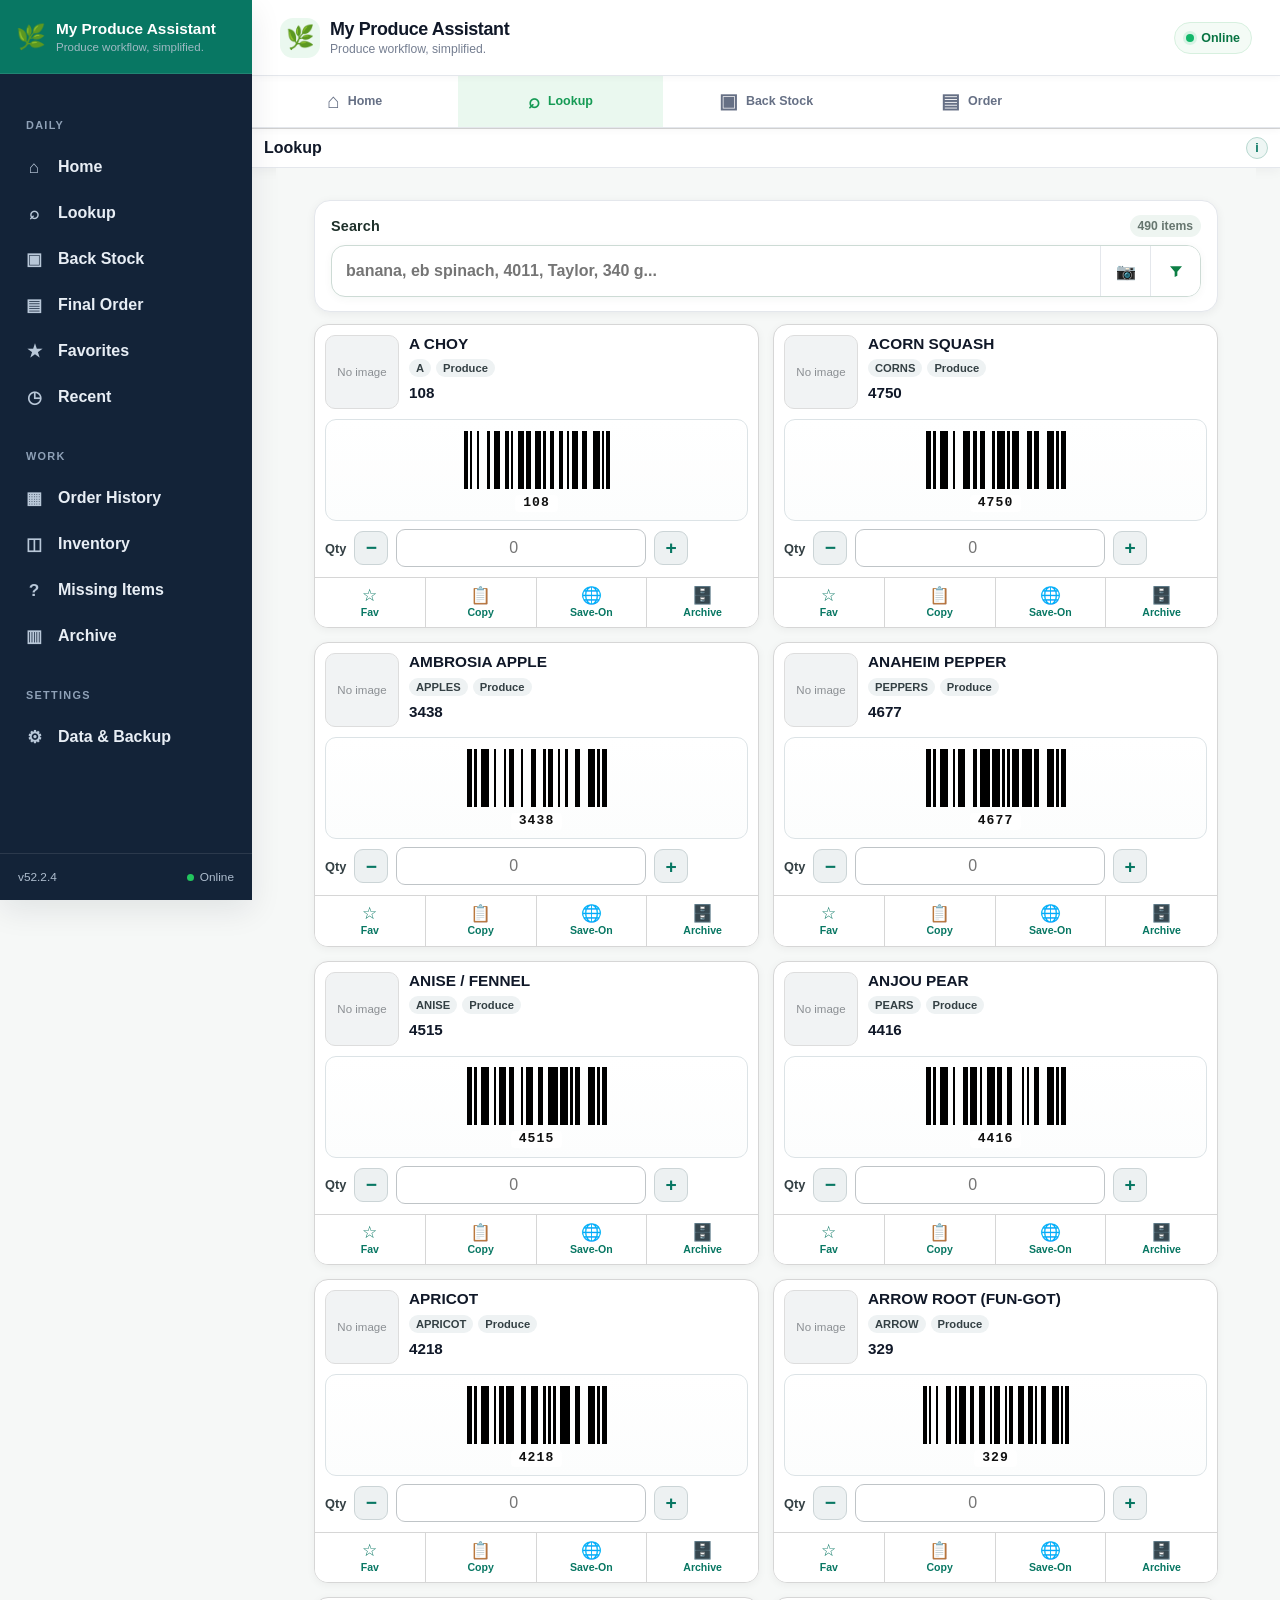
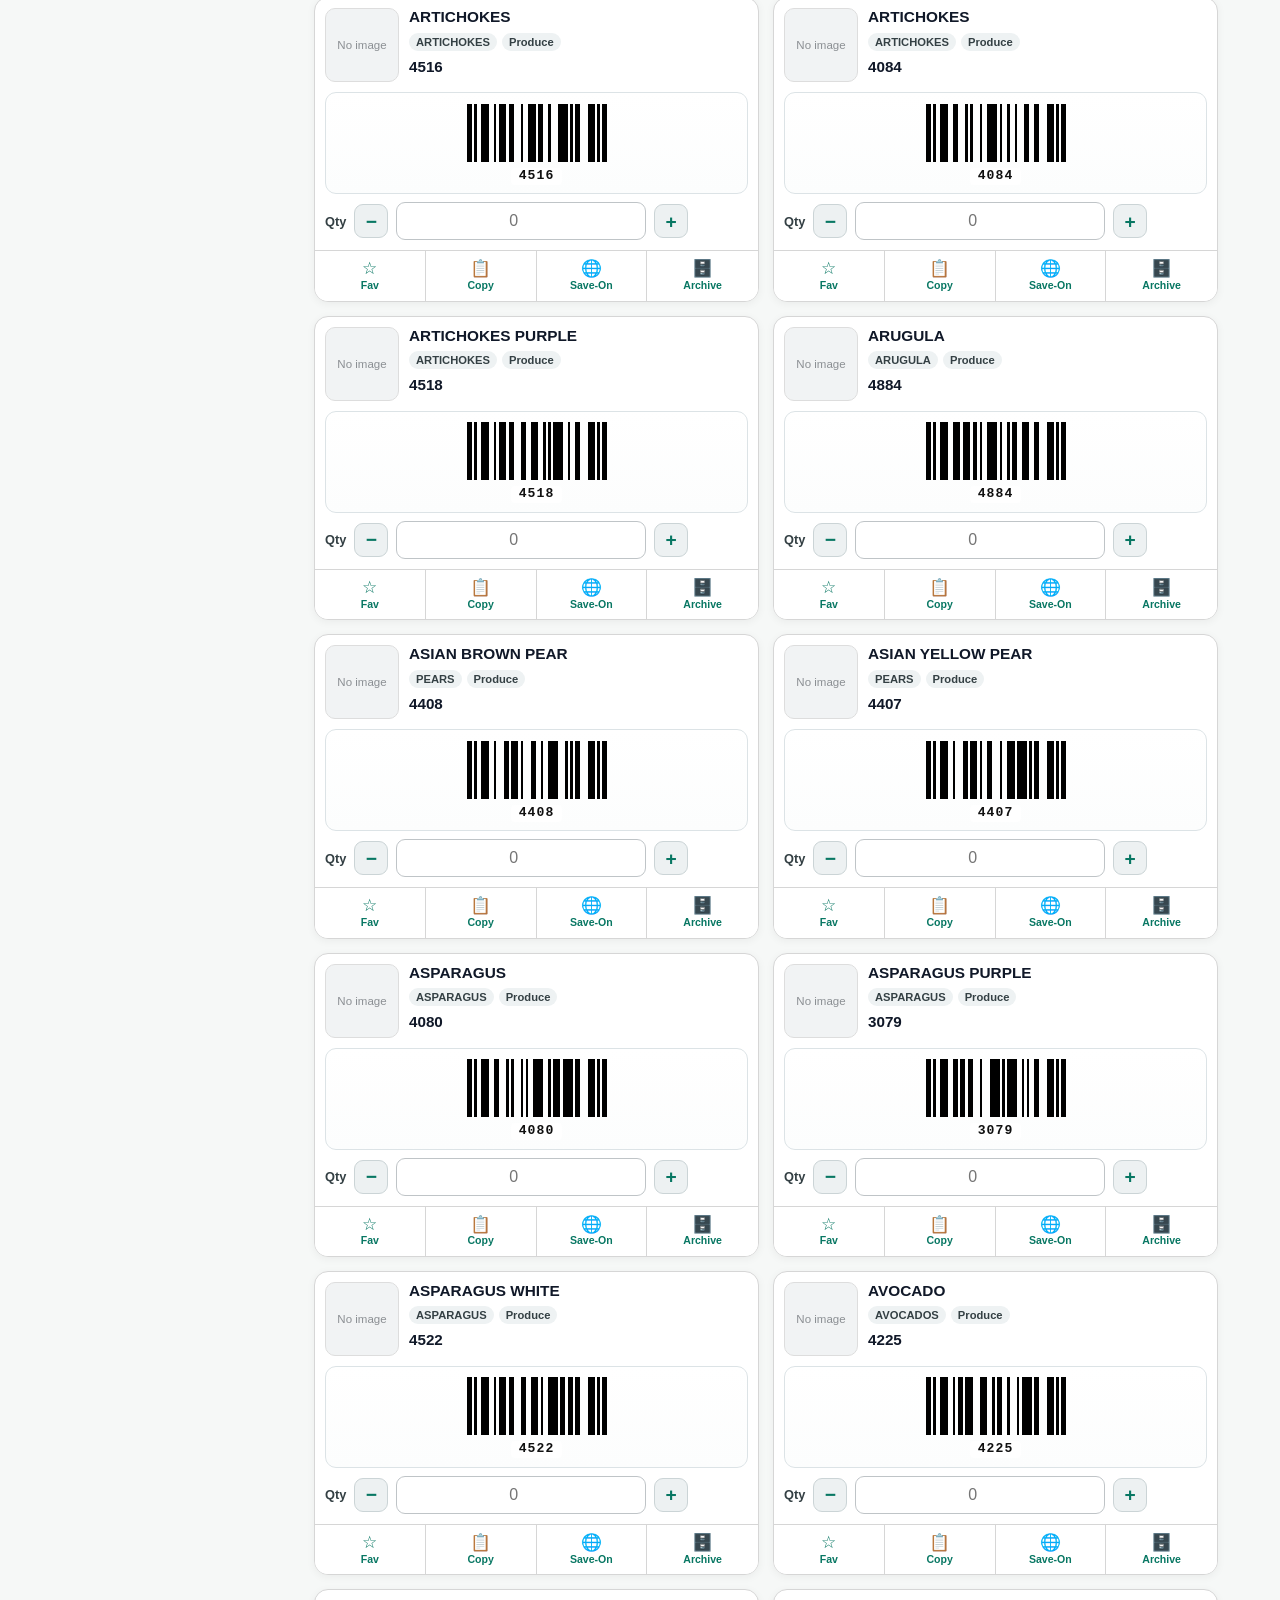
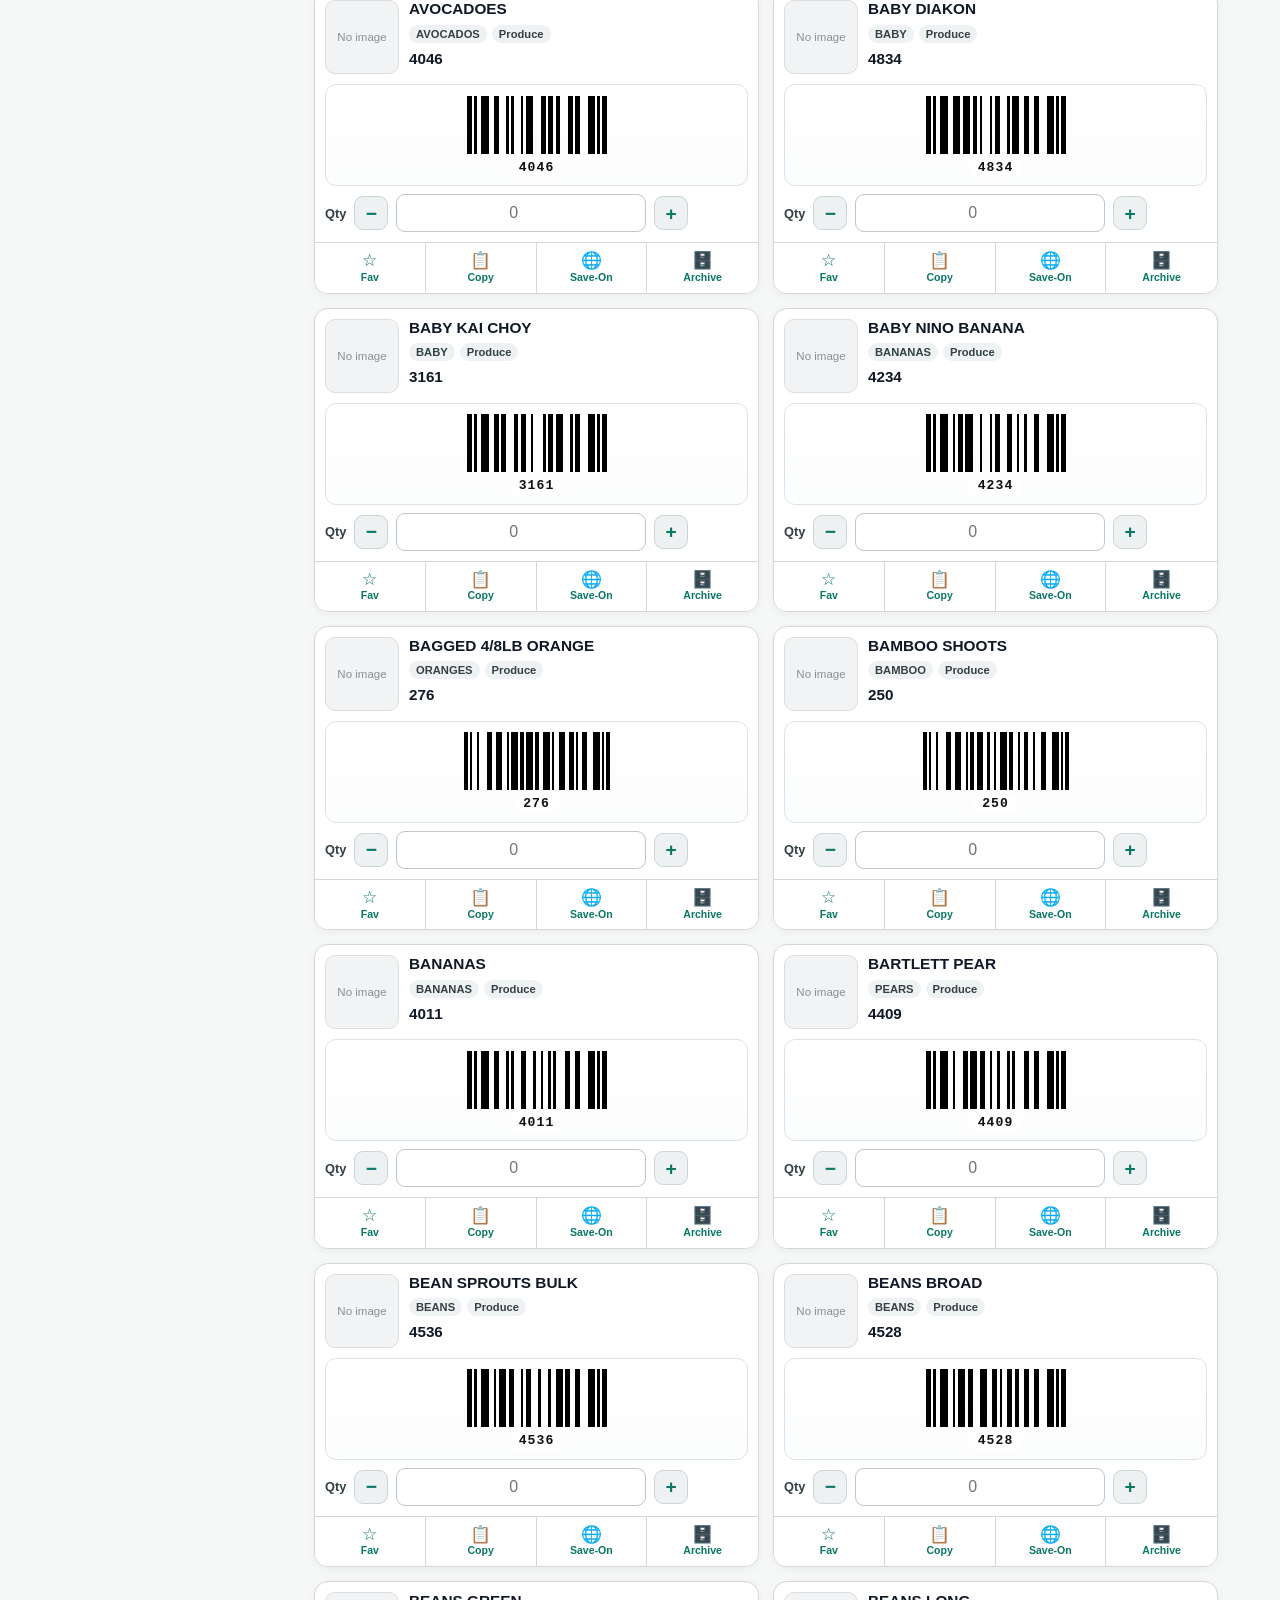
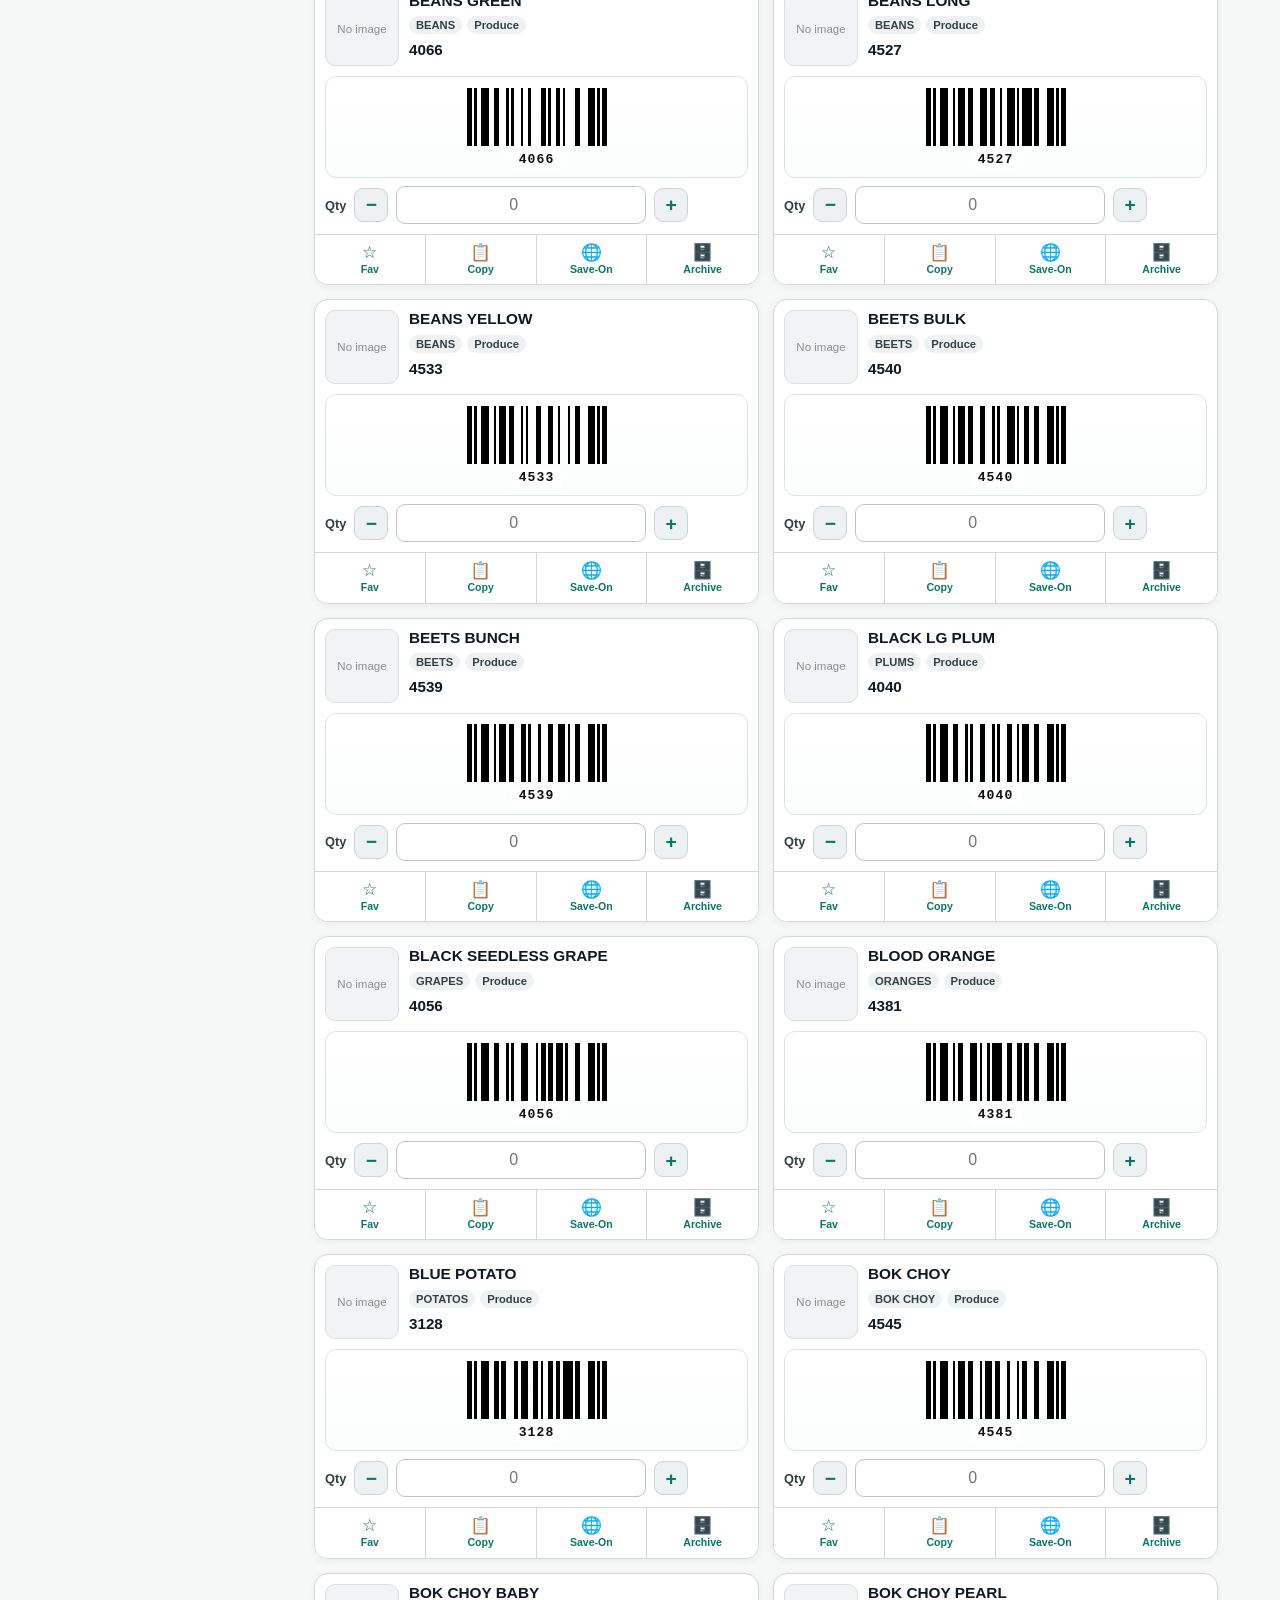
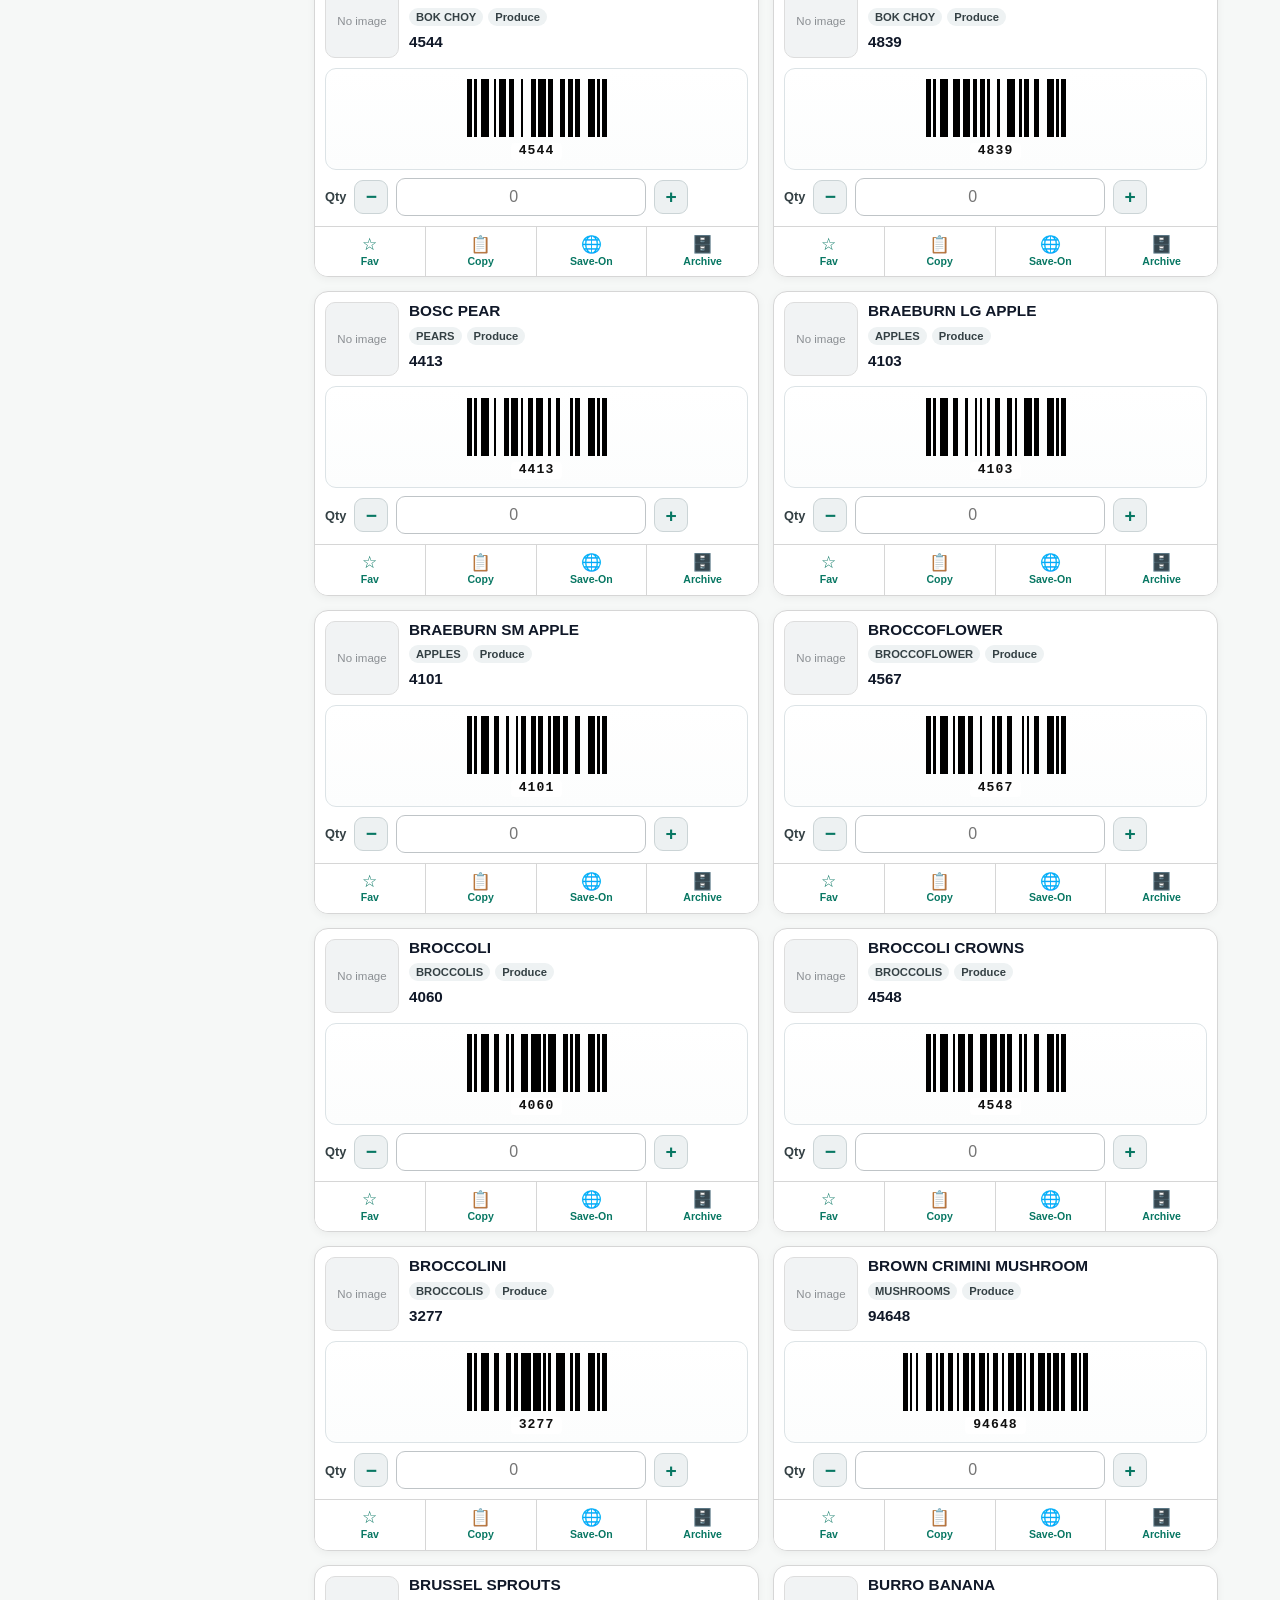
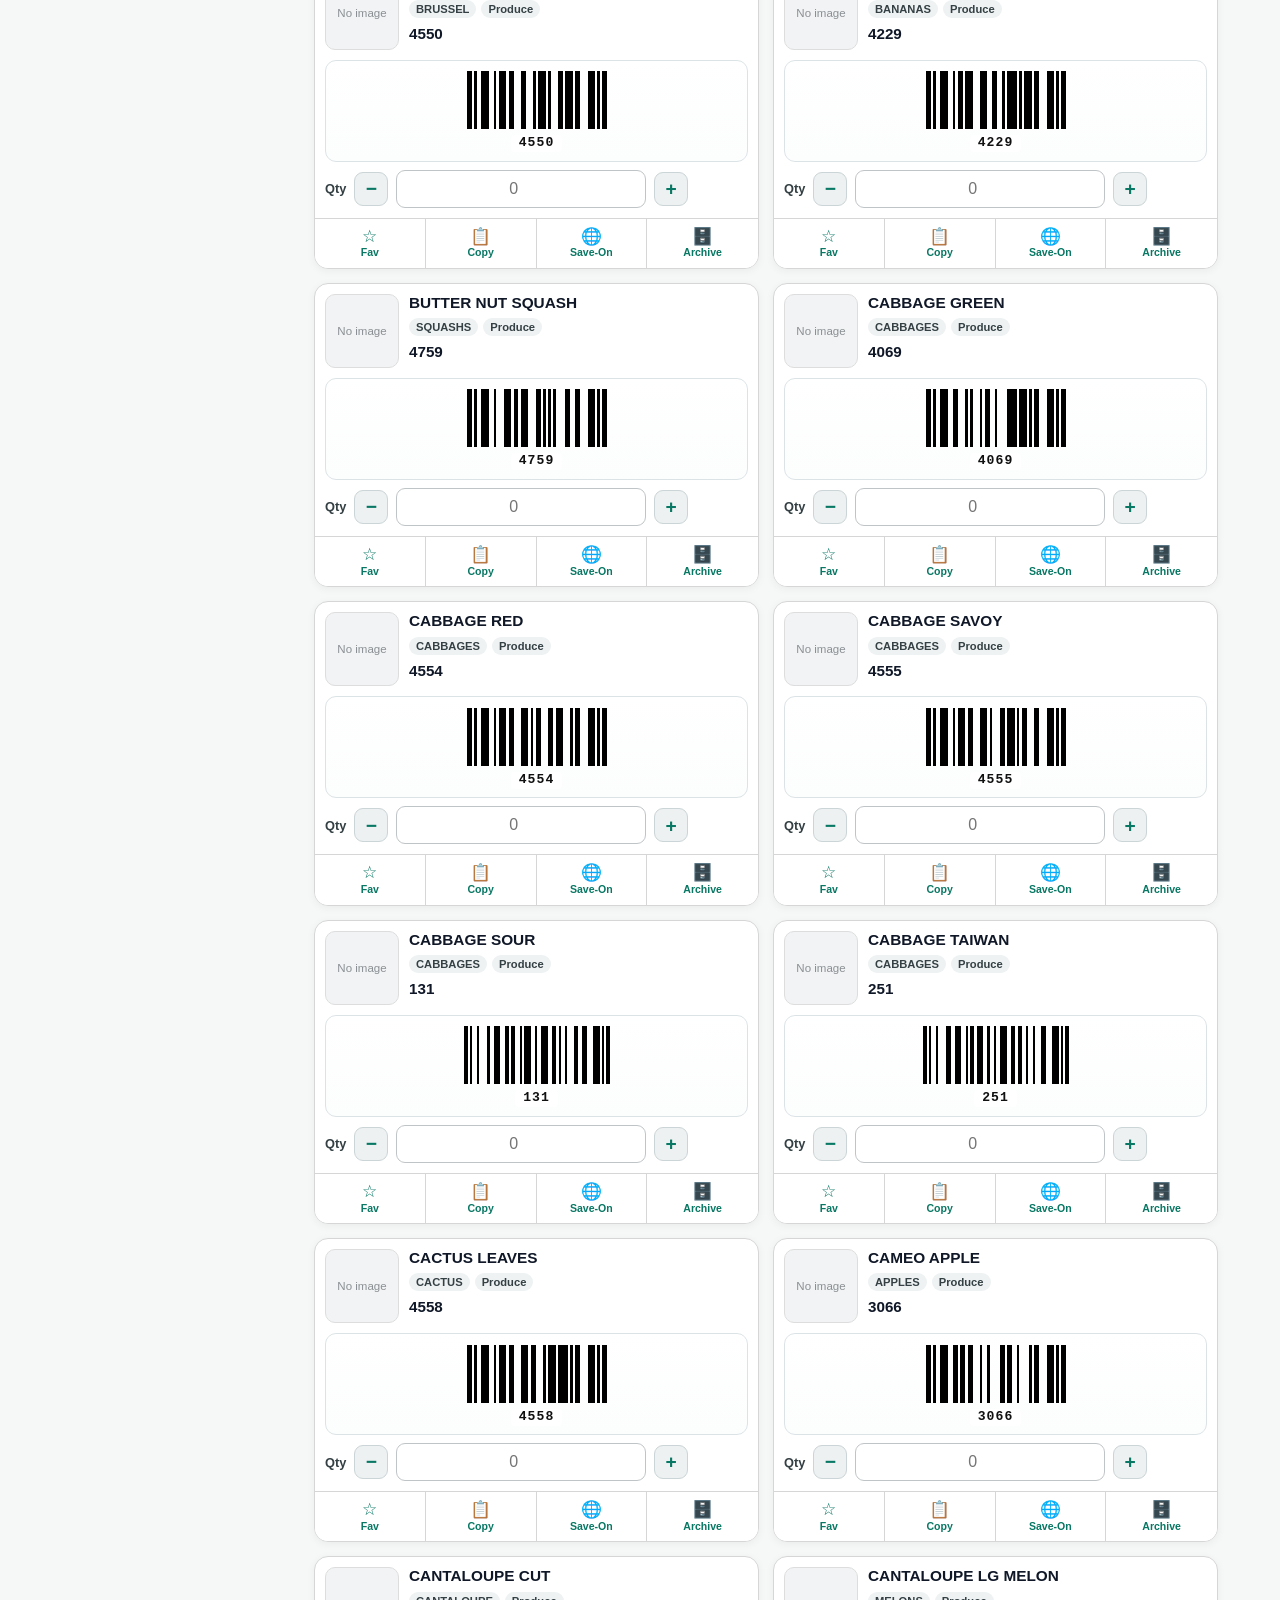
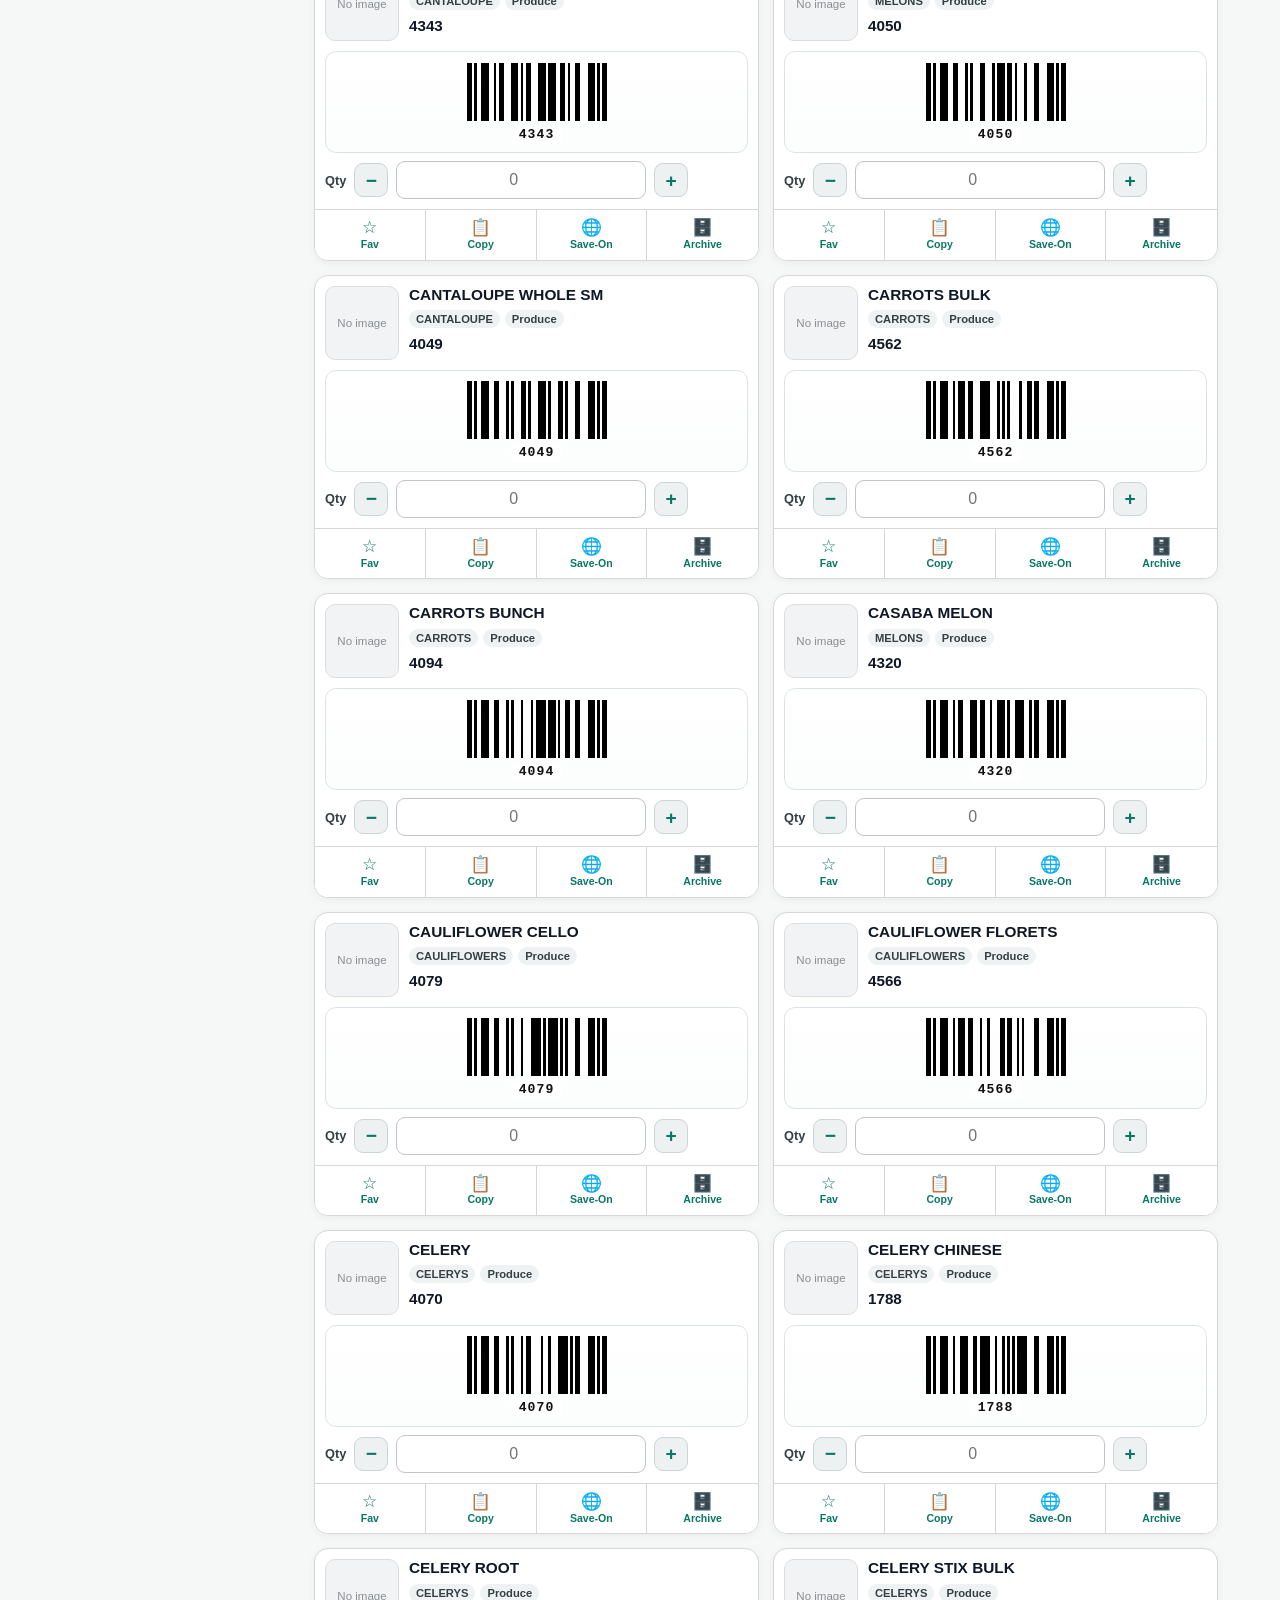
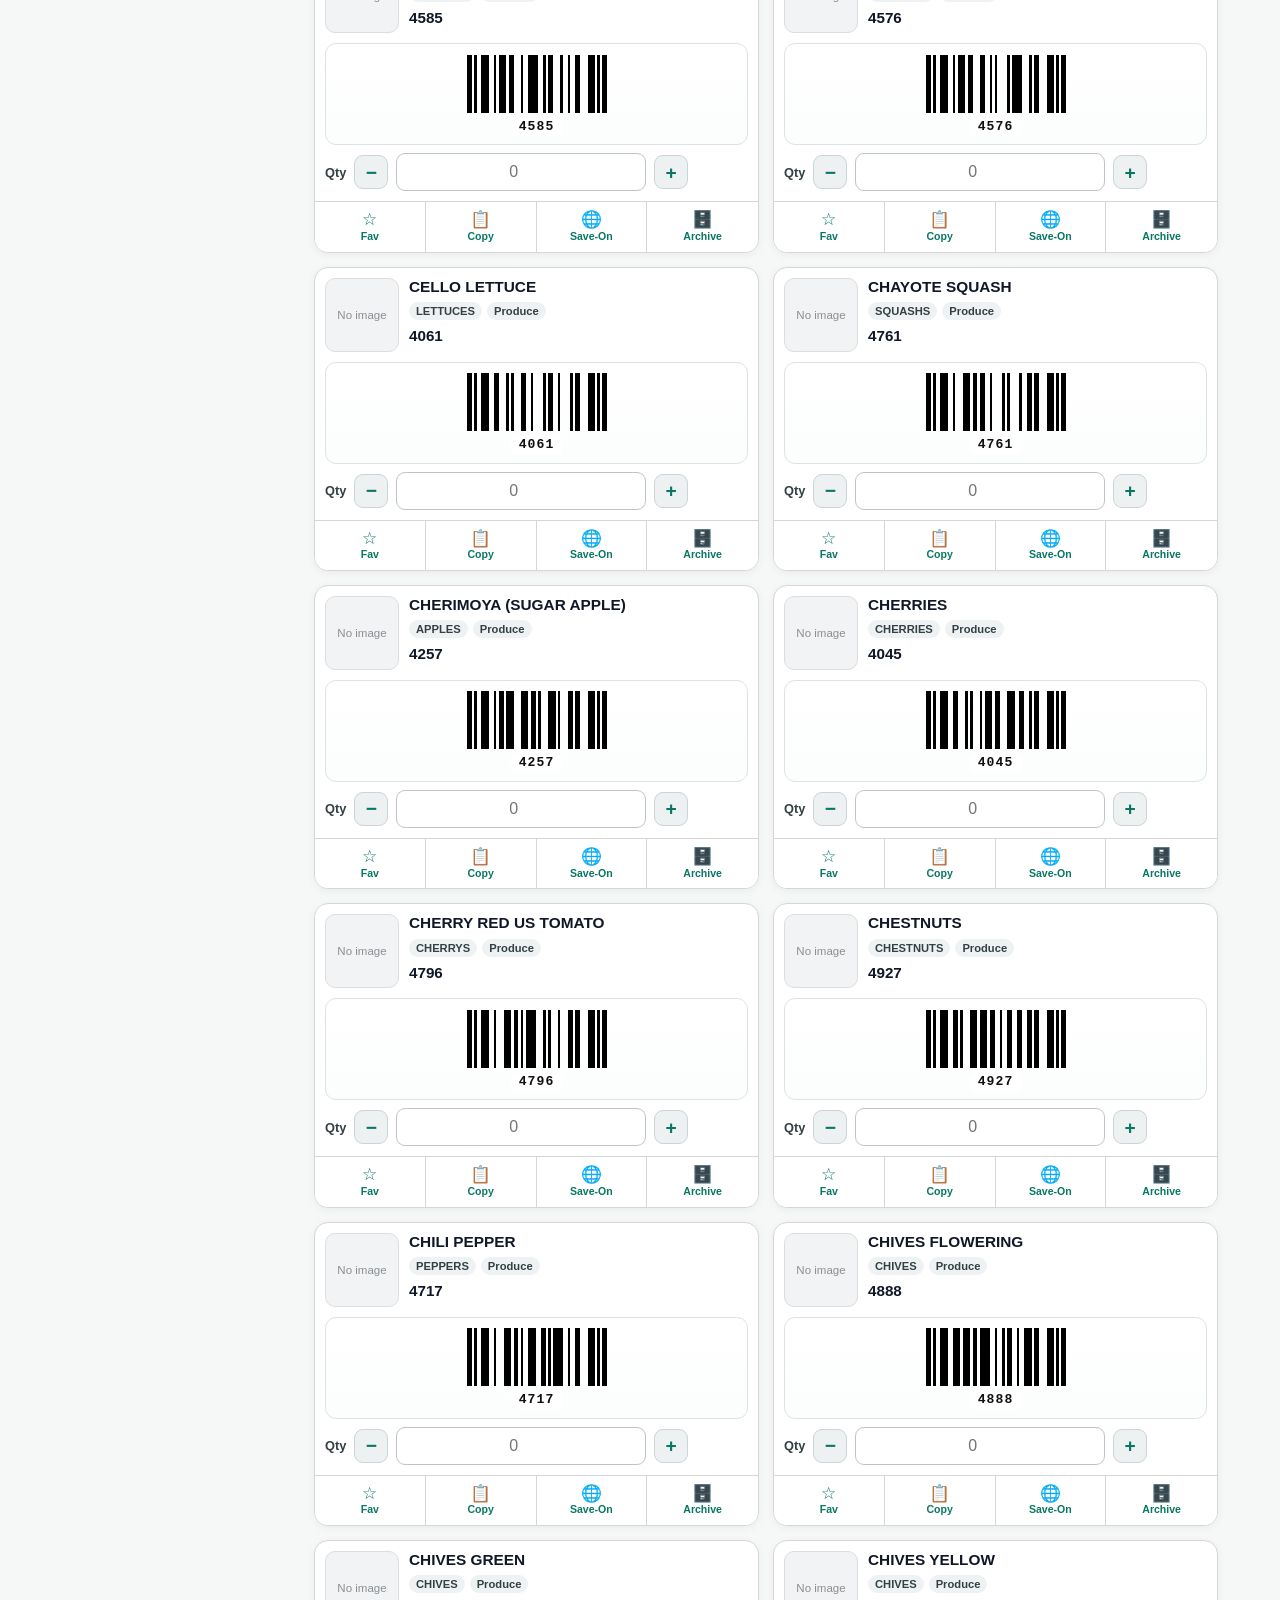
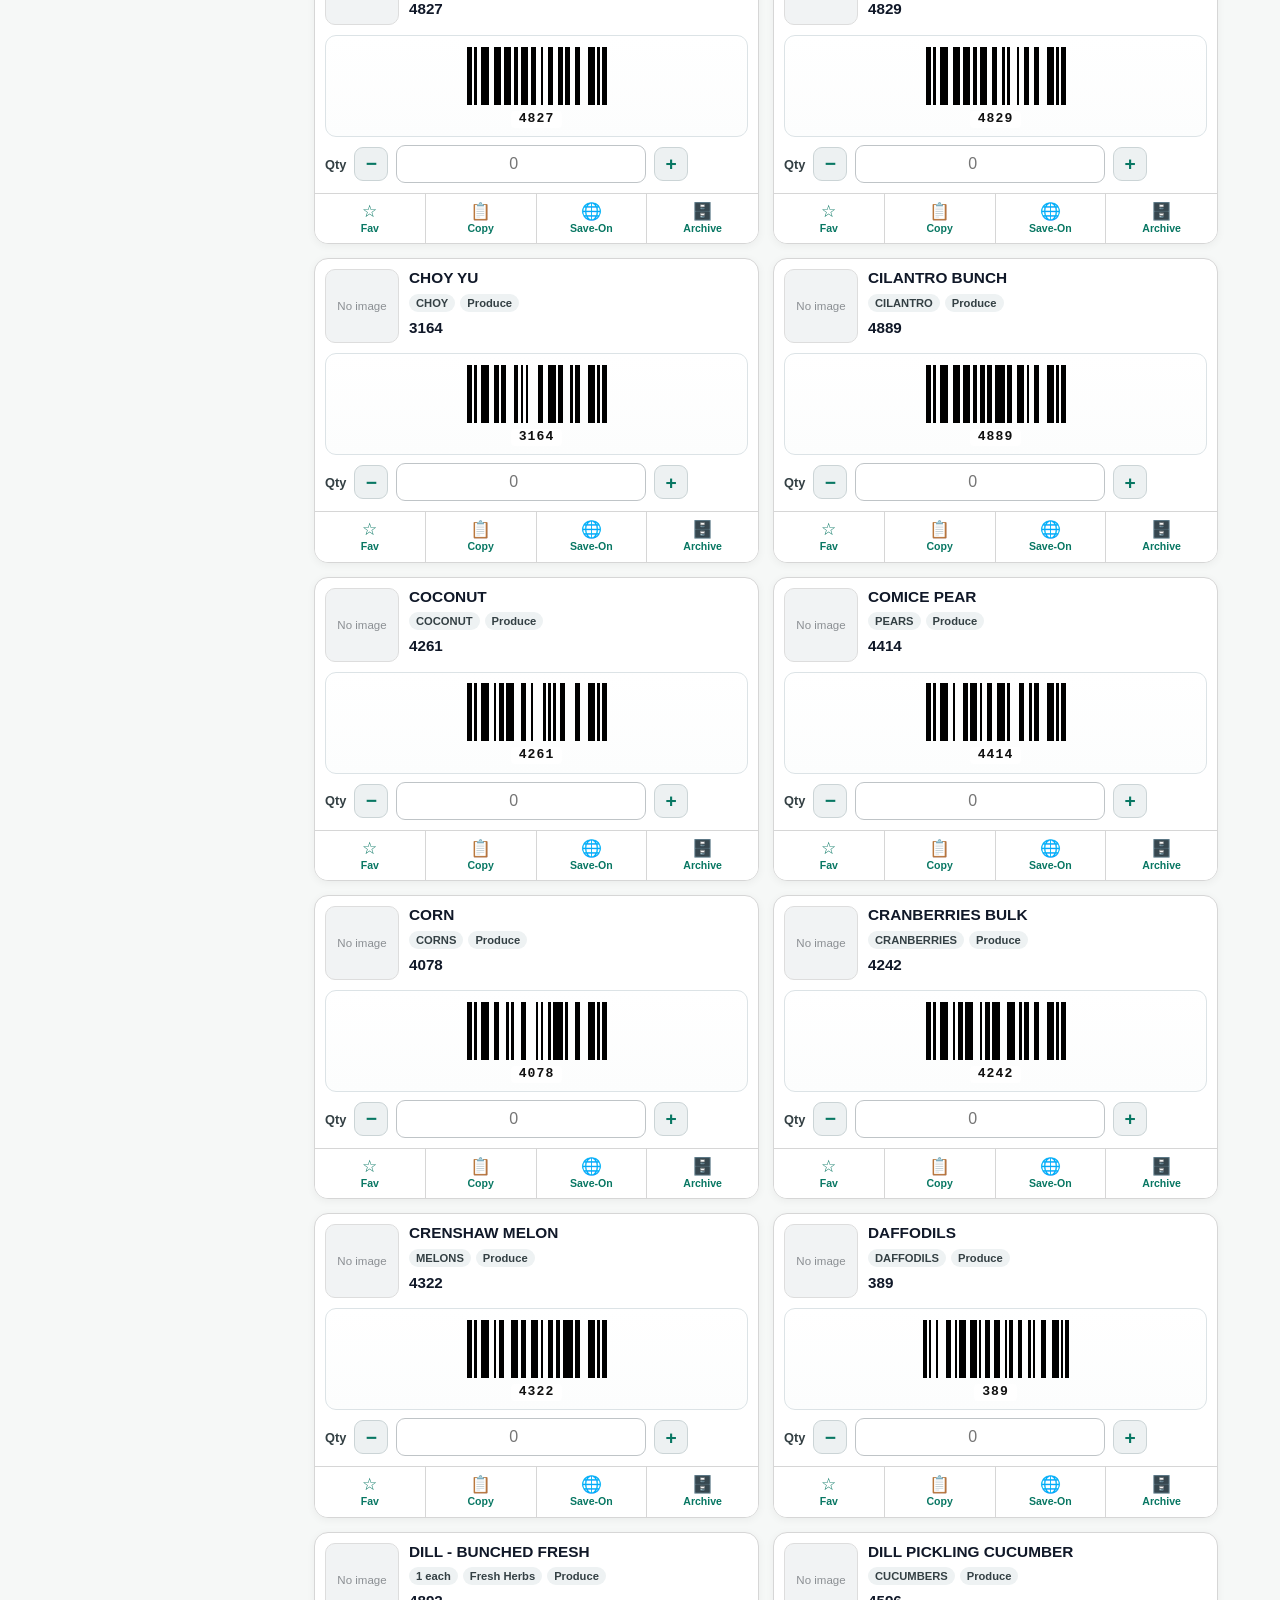
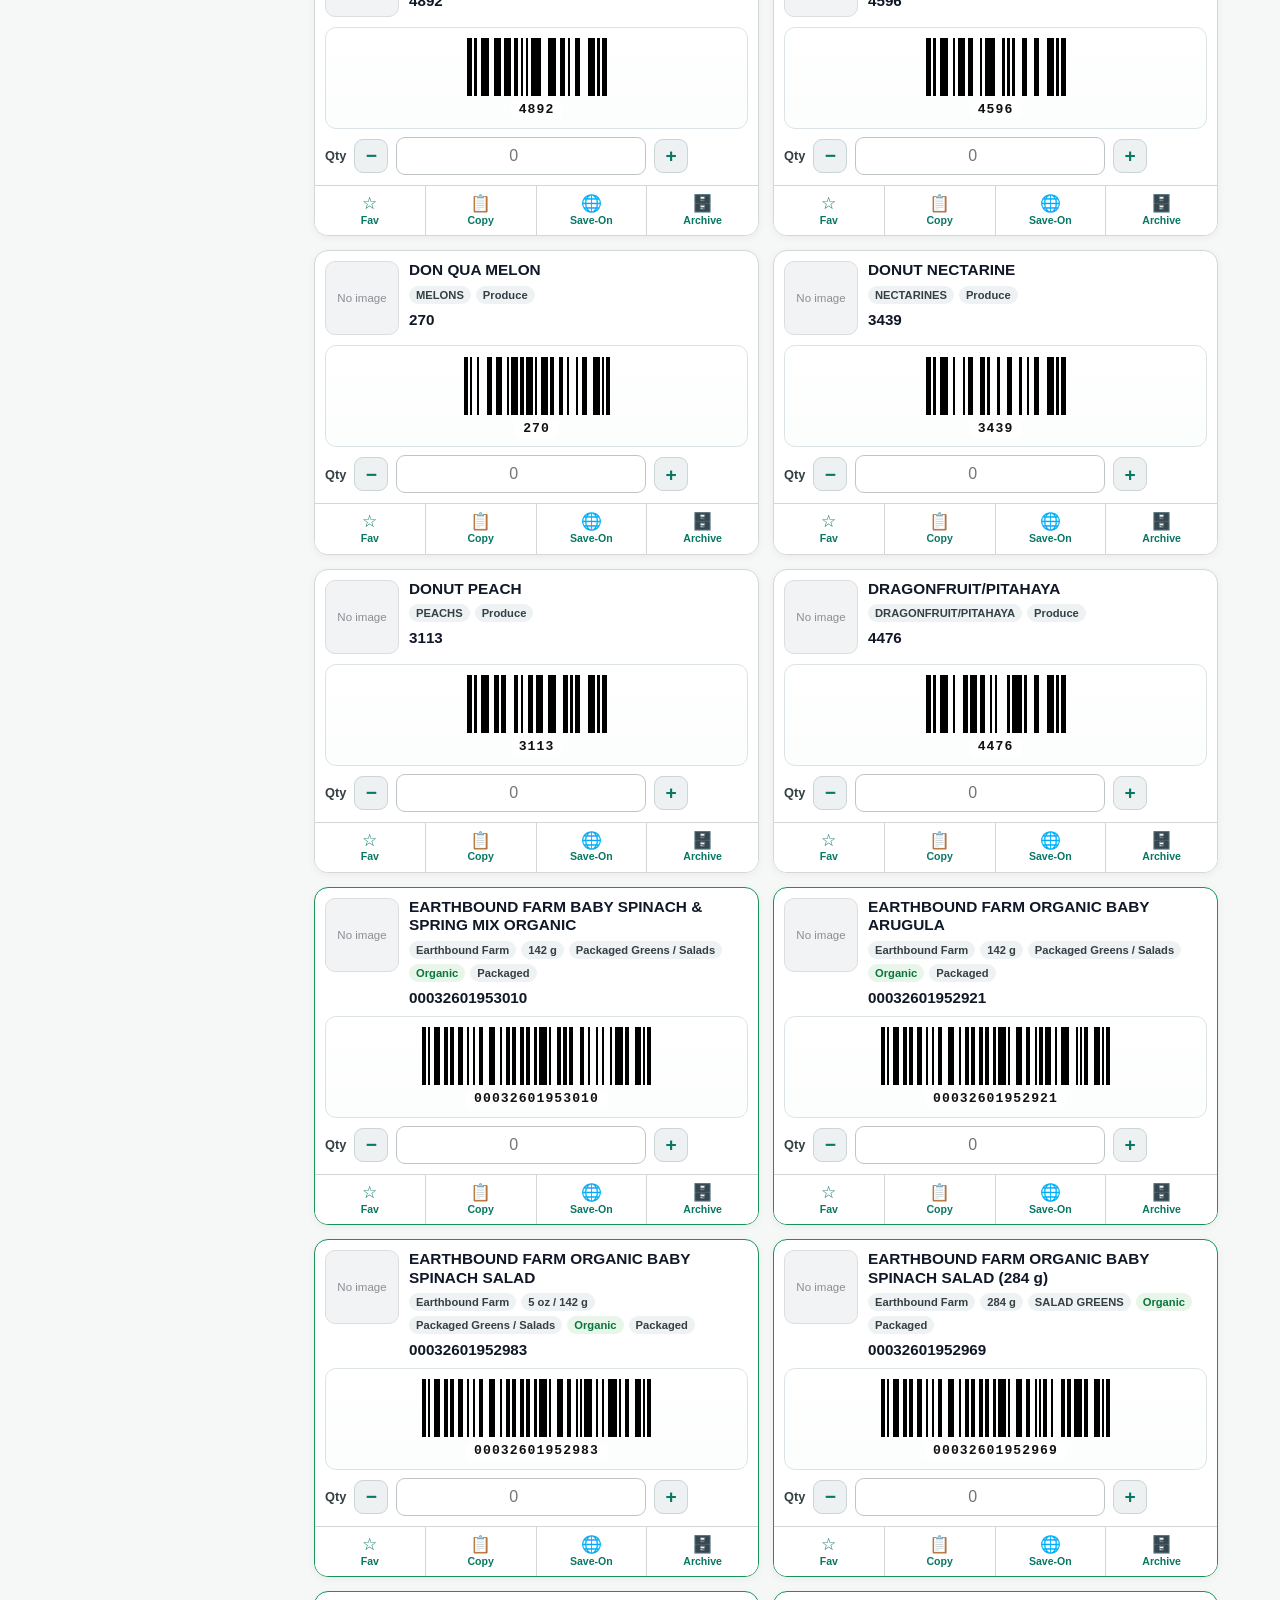
==== commit 5f004aaa: "fixing cache issue" ====
--- a/index.html
+++ b/index.html
@@ -1,4 +1,4 @@
-<!doctype html><html lang="en"><head><meta charset="utf-8"><meta name="viewport" content="width=device-width,initial-scale=1"><meta name="theme-color" content="#087763"><title>My Produce Assistant</title><link rel="manifest" href="manifest.webmanifest"><link rel="apple-touch-icon" href="icons/icon-192.png"><link rel="stylesheet" href="styles.css">
+<!doctype html><html lang="en"><head><meta charset="utf-8"><meta name="viewport" content="width=device-width,initial-scale=1"><meta name="theme-color" content="#087763"><title>My Produce Assistant</title><link rel="apple-touch-icon" href="icons/icon-192.png"><style>html.app-booting body{visibility:hidden}</style><script>document.documentElement.classList.add("app-booting");</script>
 <style id="organic-inline-style">
 .organic-inline{
   display:flex;
@@ -453,4 +453,126 @@
   </div>
 </div>
 
-<footer>Local-first catalog with user-controlled remote updates.</footer><script src="data.js"></script><script src="src/core/config/AppConfig.js"></script><script src="src/core/logging/Logger.js"></script><script src="src/core/utils/UrlUtils.js"></script><script src="src/core/http/HttpClient.js"></script><script src="src/core/storage/LocalStorageClient.js"></script><script src="src/core/storage/IndexedDbClient.js"></script><script src="src/core/router/Router.js"></script><script src="src/core/update/AppUpdateManager.js"></script><script src="src/app.js"></script><script src="js/providers/LocalCatalogProvider.js"></script><script src="js/providers/GoogleSheetsCatalogProvider.js"></script><script src="js/services/CatalogService.js"></script><script src="src/modules/products/providers/LegacyCatalogProductProvider.js"></script><script src="src/modules/products/providers/StaticCatalogVersionProvider.js"></script><script src="src/modules/products/providers/IndexedDbProductProvider.js"></script><script src="src/modules/products/ProductRepository.js"></script><script src="src/modules/products/ProductService.js"></script><script src="src/modules/products/ProductView.js"></script><script src="src/modules/products/ProductController.js"></script><script src="src/modules/orders/LocalOrderSessionStore.js"></script><script src="src/modules/orders/providers/LocalOrderProvider.js"></script><script src="src/modules/orders/OrderRepository.js"></script><script src="src/modules/orders/OrderService.js"></script><script src="src/modules/orders/OrderController.js"></script><script src="src/core/barcode/BarcodeRenderer.js"></script><script src="src/core/barcode/BarcodeViewer.js"></script><script src="src/core/media/ImageLibrary.js"></script><script src="src/core/media/ImageListEditor.js"></script><script src="src/core/media/ImageGallery.js"></script><script src="app.js"></script></body></html>
+<footer>Local-first catalog with user-controlled remote updates.</footer>
+<script>
+(function(){
+  "use strict";
+
+  const VERSION_URL = "./data/versions.json";
+  const VERSION_KEY = "myProduceAssistant.lastAppVersion";
+  const scripts = [
+    "data.js",
+    "src/core/config/AppConfig.js",
+    "src/core/logging/Logger.js",
+    "src/core/utils/UrlUtils.js",
+    "src/core/http/HttpClient.js",
+    "src/core/storage/LocalStorageClient.js",
+    "src/core/storage/IndexedDbClient.js",
+    "src/core/router/Router.js",
+    "src/core/update/AppUpdateManager.js",
+    "src/app.js",
+    "js/providers/LocalCatalogProvider.js",
+    "js/providers/GoogleSheetsCatalogProvider.js",
+    "js/services/CatalogService.js",
+    "src/modules/products/providers/LegacyCatalogProductProvider.js",
+    "src/modules/products/providers/StaticCatalogVersionProvider.js",
+    "src/modules/products/providers/IndexedDbProductProvider.js",
+    "src/modules/products/ProductRepository.js",
+    "src/modules/products/ProductService.js",
+    "src/modules/products/ProductView.js",
+    "src/modules/products/ProductController.js",
+    "src/modules/orders/LocalOrderSessionStore.js",
+    "src/modules/orders/providers/LocalOrderProvider.js",
+    "src/modules/orders/OrderRepository.js",
+    "src/modules/orders/OrderService.js",
+    "src/modules/orders/OrderController.js",
+    "src/core/barcode/BarcodeRenderer.js",
+    "src/core/barcode/BarcodeViewer.js",
+    "src/core/media/ImageLibrary.js",
+    "src/core/media/ImageListEditor.js",
+    "src/core/media/ImageGallery.js",
+    "app.js"
+  ];
+
+  function versioned(path, version){
+    const separator = path.includes("?") ? "&" : "?";
+    return `${path}${separator}v=${encodeURIComponent(version)}`;
+  }
+
+  function reveal(){
+    document.documentElement.classList.remove("app-booting");
+  }
+
+  async function resolveVersion(){
+    let saved = "";
+    try { saved = localStorage.getItem(VERSION_KEY) || ""; } catch (_) {}
+
+    if (location.protocol !== "http:" && location.protocol !== "https:") {
+      return saved || "dev";
+    }
+
+    try {
+      const response = await fetch(`${VERSION_URL}?_=${Date.now()}`, {
+        cache: "no-store",
+        headers: { "Cache-Control": "no-cache" }
+      });
+      if (!response.ok) throw new Error(`Version manifest HTTP ${response.status}`);
+      const manifest = await response.json();
+      const remote = String(manifest?.app?.version || "").trim();
+      if (!remote) throw new Error("Version manifest has no app.version");
+      try { localStorage.setItem(VERSION_KEY, remote); } catch (_) {}
+      return remote;
+    } catch (error) {
+      console.warn("Unable to read release version; using last installed version.", error);
+      return saved || "dev";
+    }
+  }
+
+  function loadStyles(version){
+    return new Promise((resolve) => {
+      const link = document.createElement("link");
+      link.rel = "stylesheet";
+      link.href = versioned("styles.css", version);
+      link.onload = resolve;
+      link.onerror = resolve;
+      document.head.appendChild(link);
+    });
+  }
+
+  function loadManifest(version){
+    const link = document.createElement("link");
+    link.rel = "manifest";
+    link.href = versioned("manifest.webmanifest", version);
+    document.head.appendChild(link);
+  }
+
+  function loadScript(path, version){
+    return new Promise((resolve, reject) => {
+      const script = document.createElement("script");
+      script.src = versioned(path, version);
+      script.async = false;
+      script.onload = resolve;
+      script.onerror = () => reject(new Error(`Unable to load ${path}`));
+      document.body.appendChild(script);
+    });
+  }
+
+  async function boot(){
+    const version = await resolveVersion();
+    window.__APP_VERSION__ = version;
+    window.__assetVersion = version;
+    loadManifest(version);
+    await loadStyles(version);
+    reveal();
+
+    for (const path of scripts) {
+      await loadScript(path, version);
+    }
+  }
+
+  boot().catch((error) => {
+    console.error("Application bootstrap failed.", error);
+    reveal();
+  });
+})();
+</script></body></html>
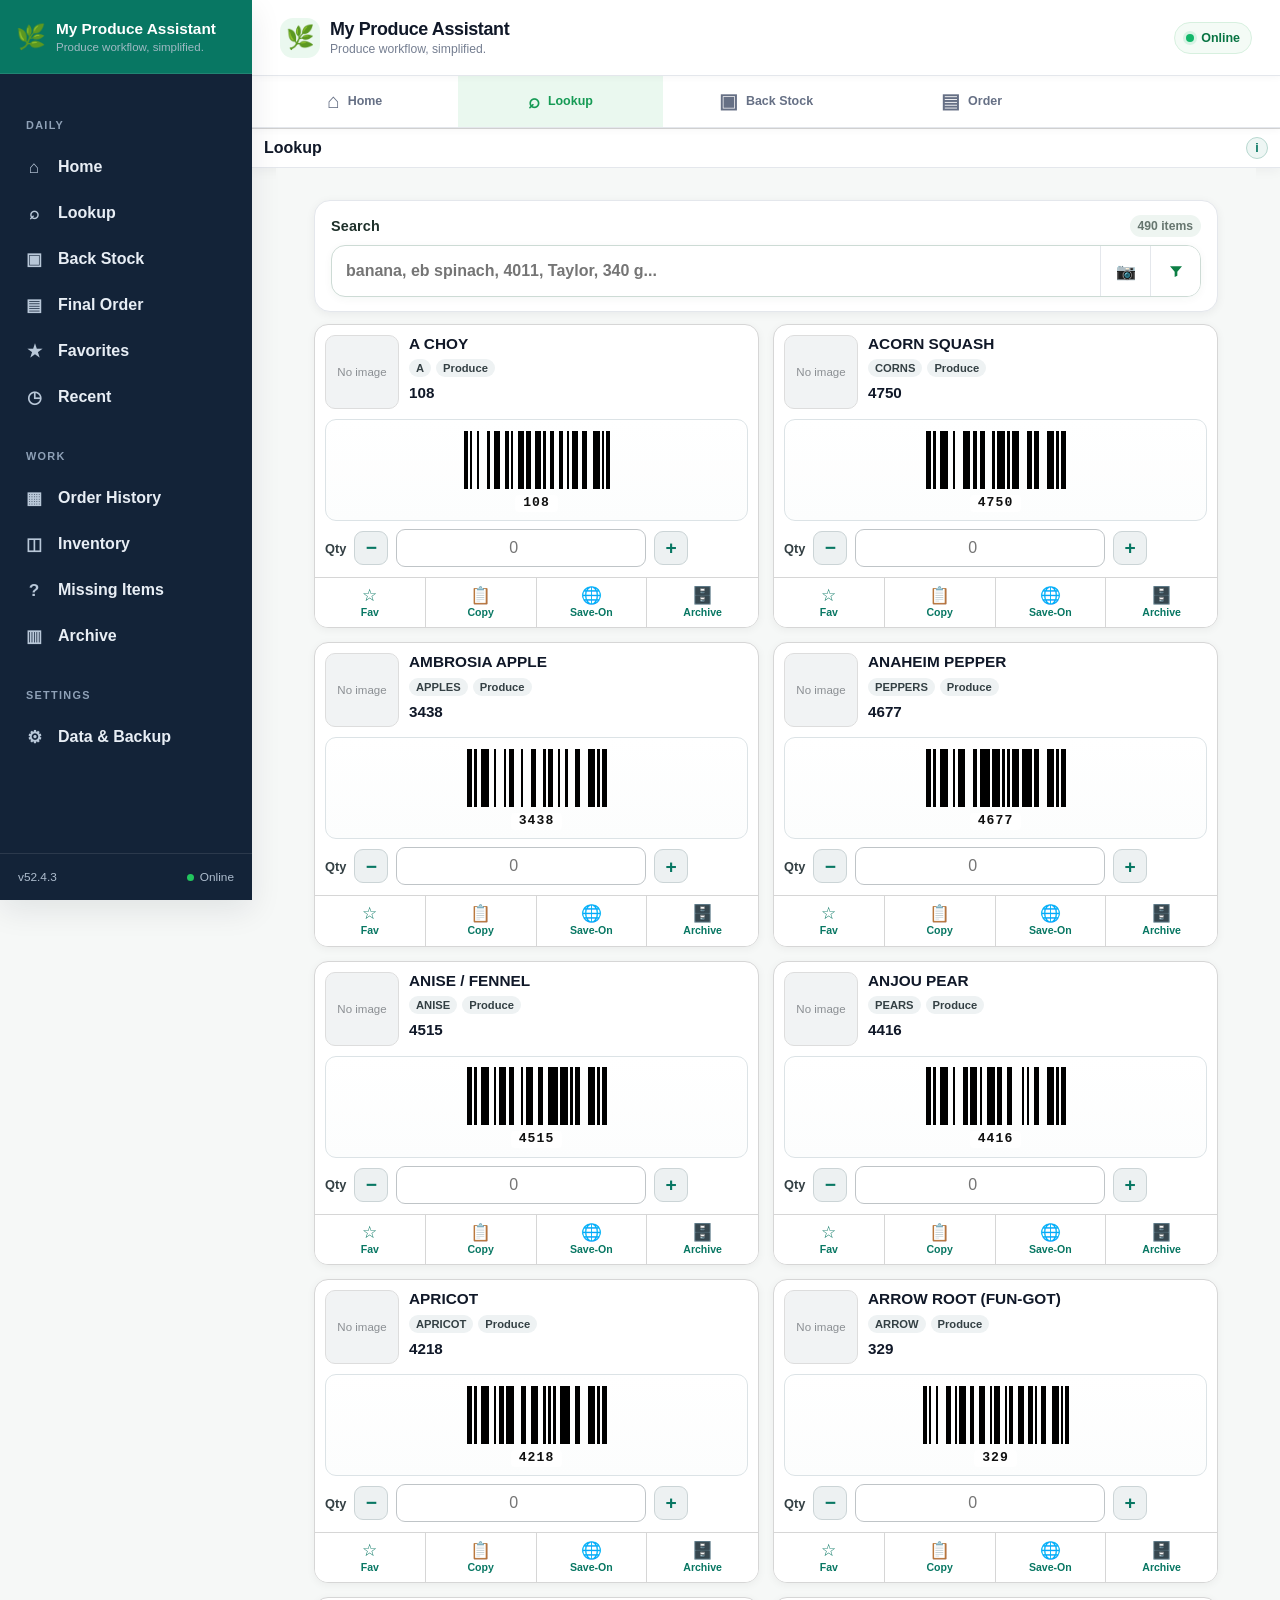
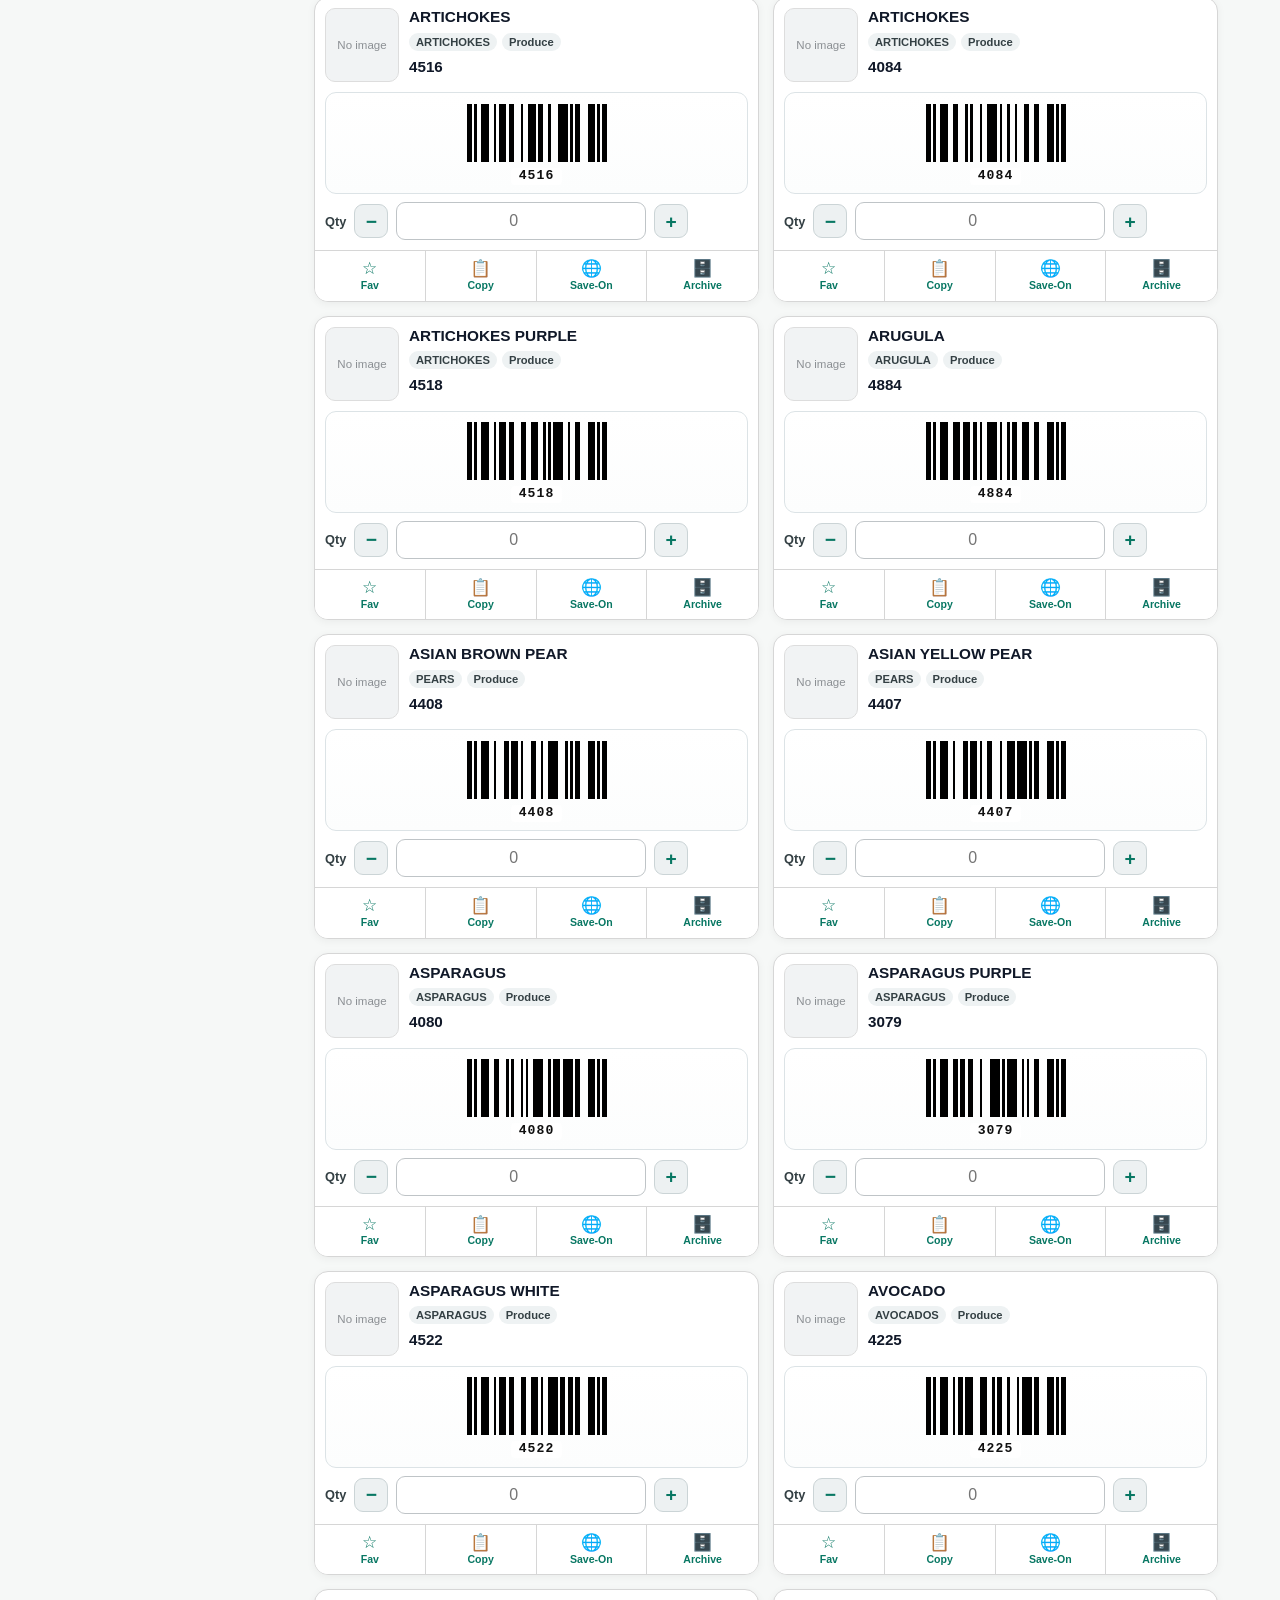
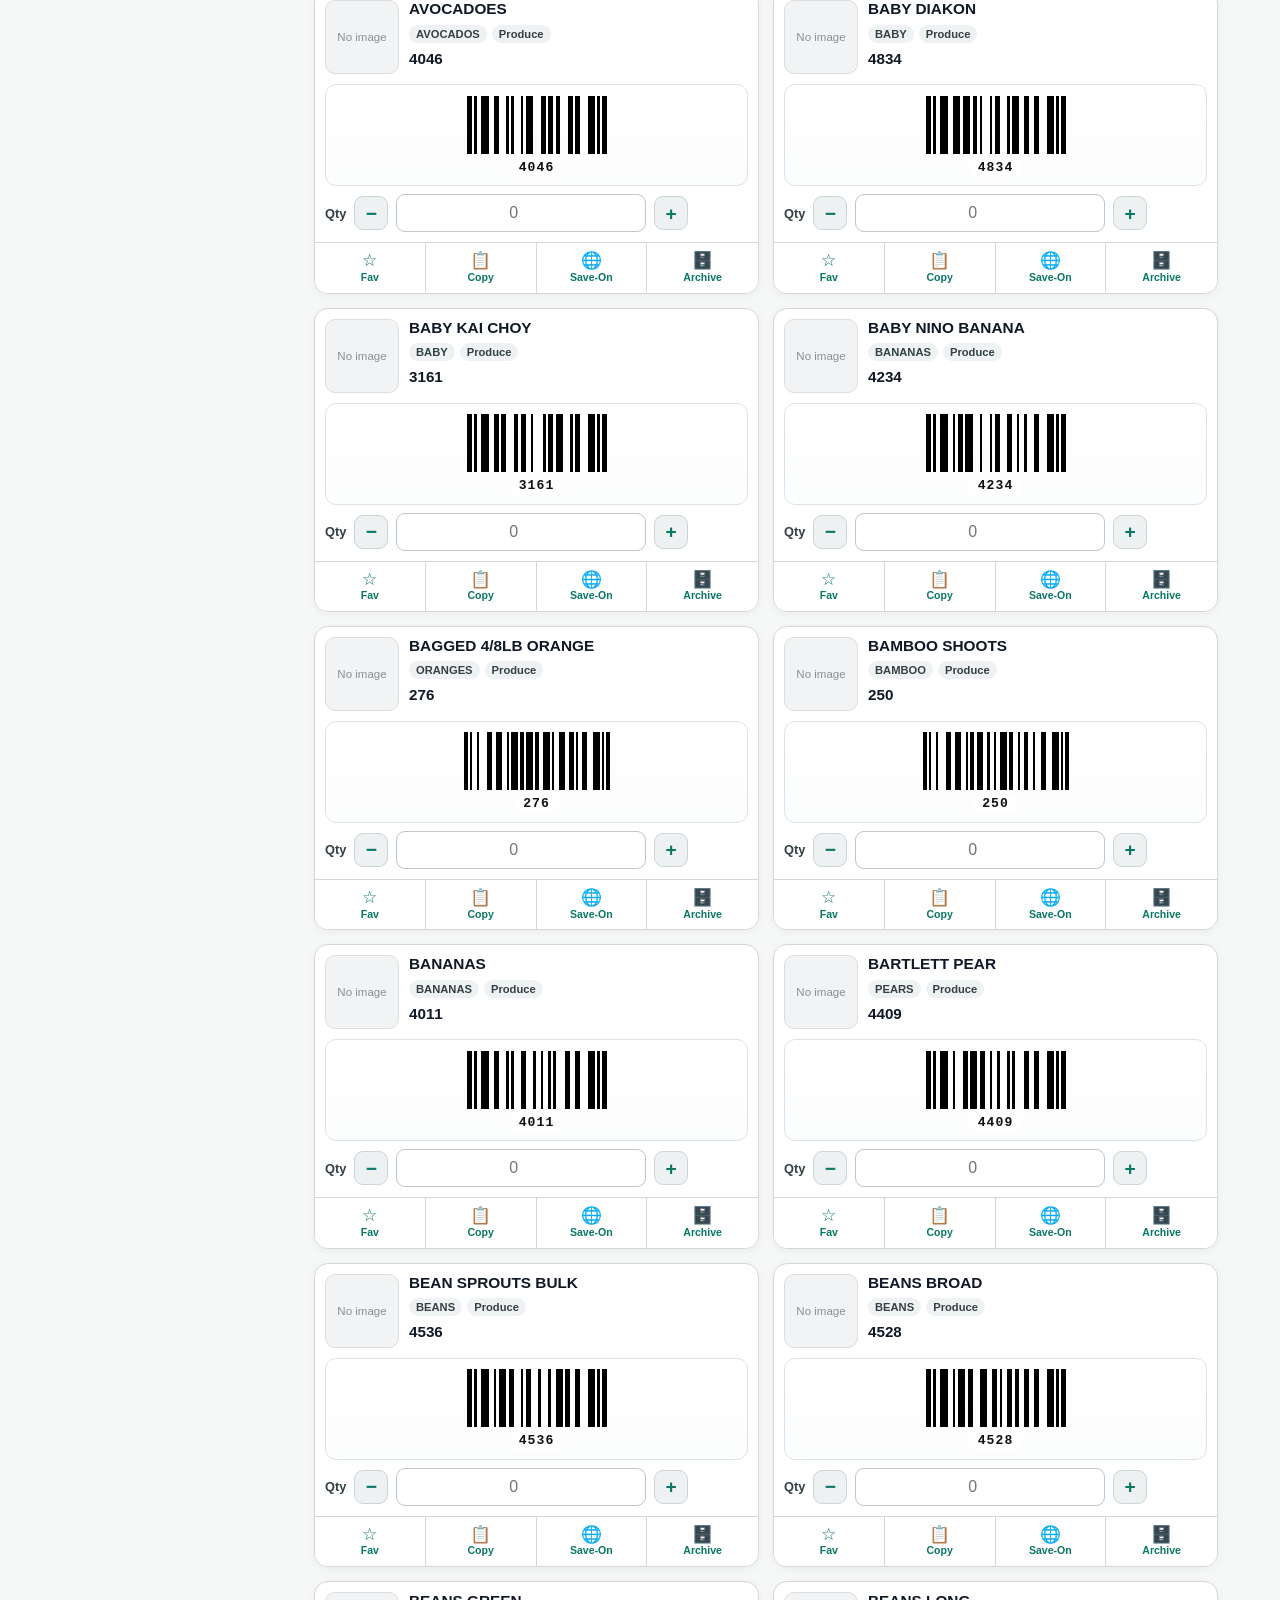
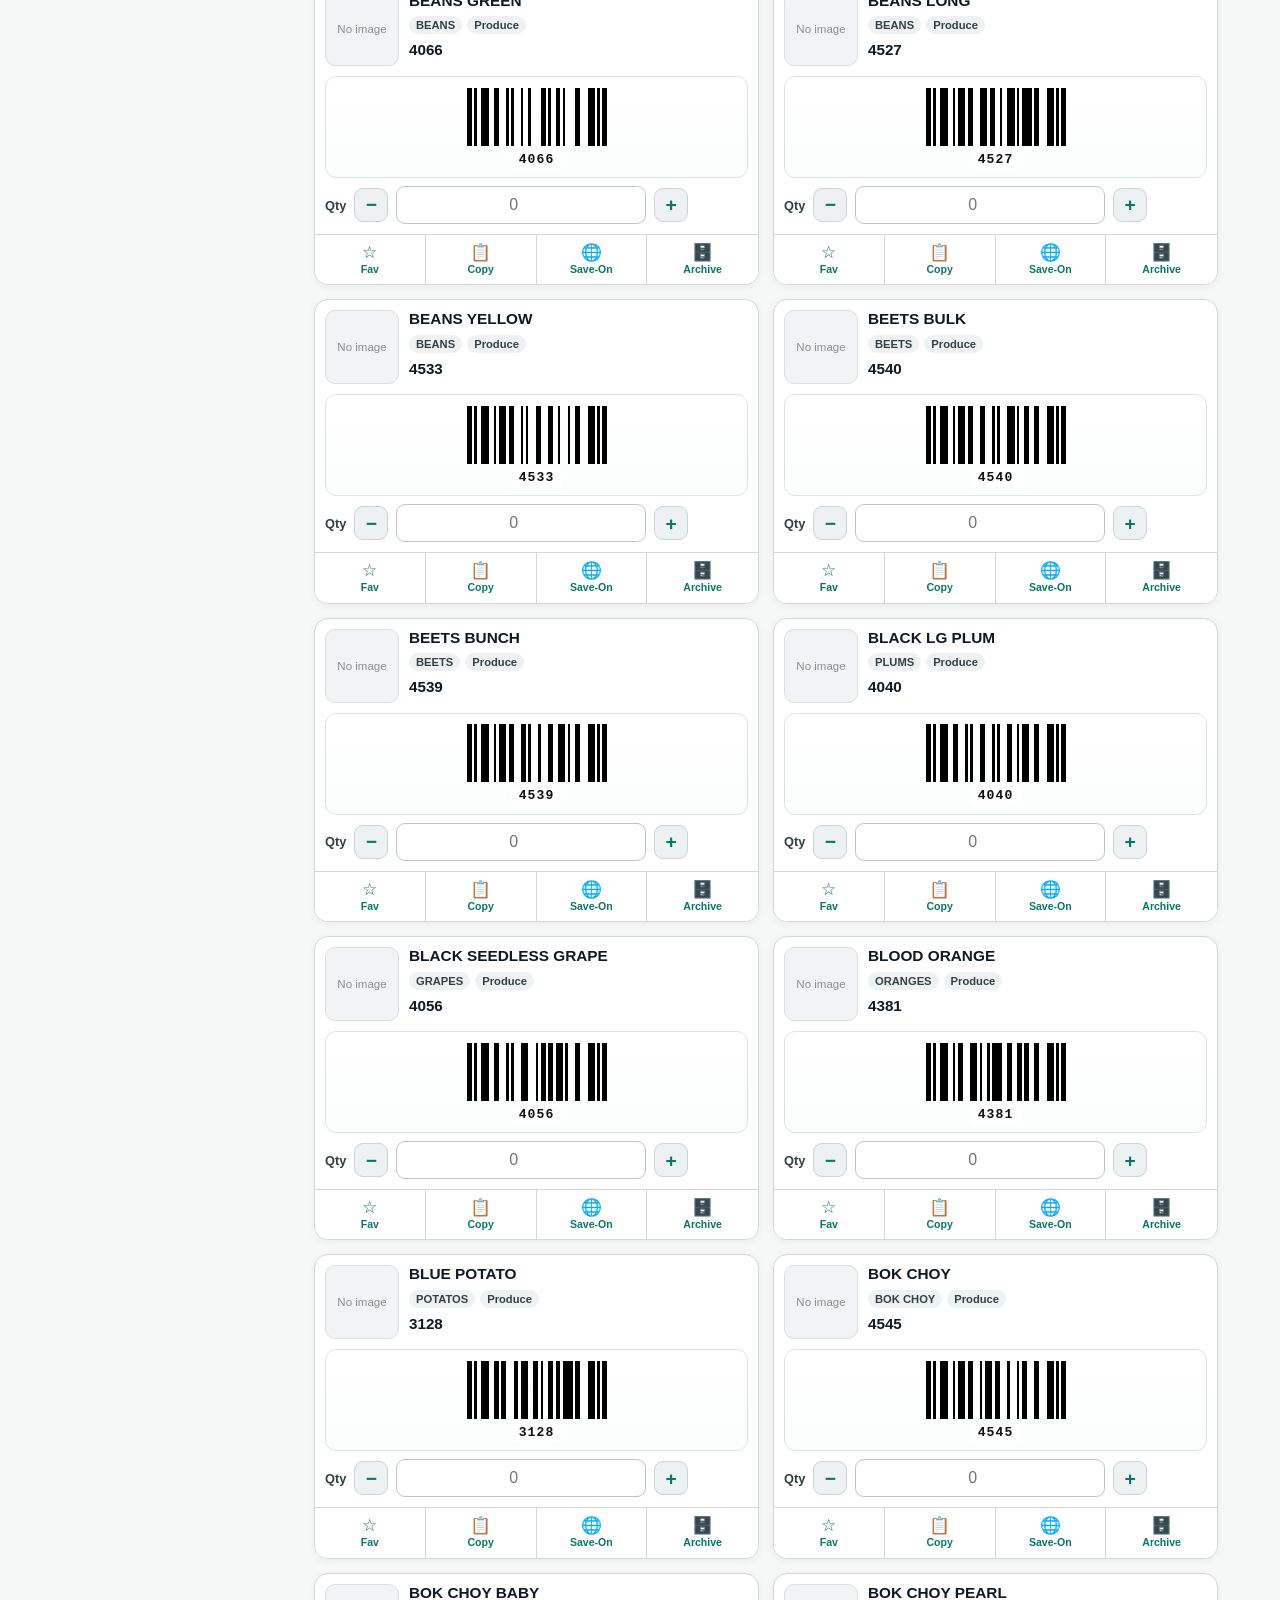
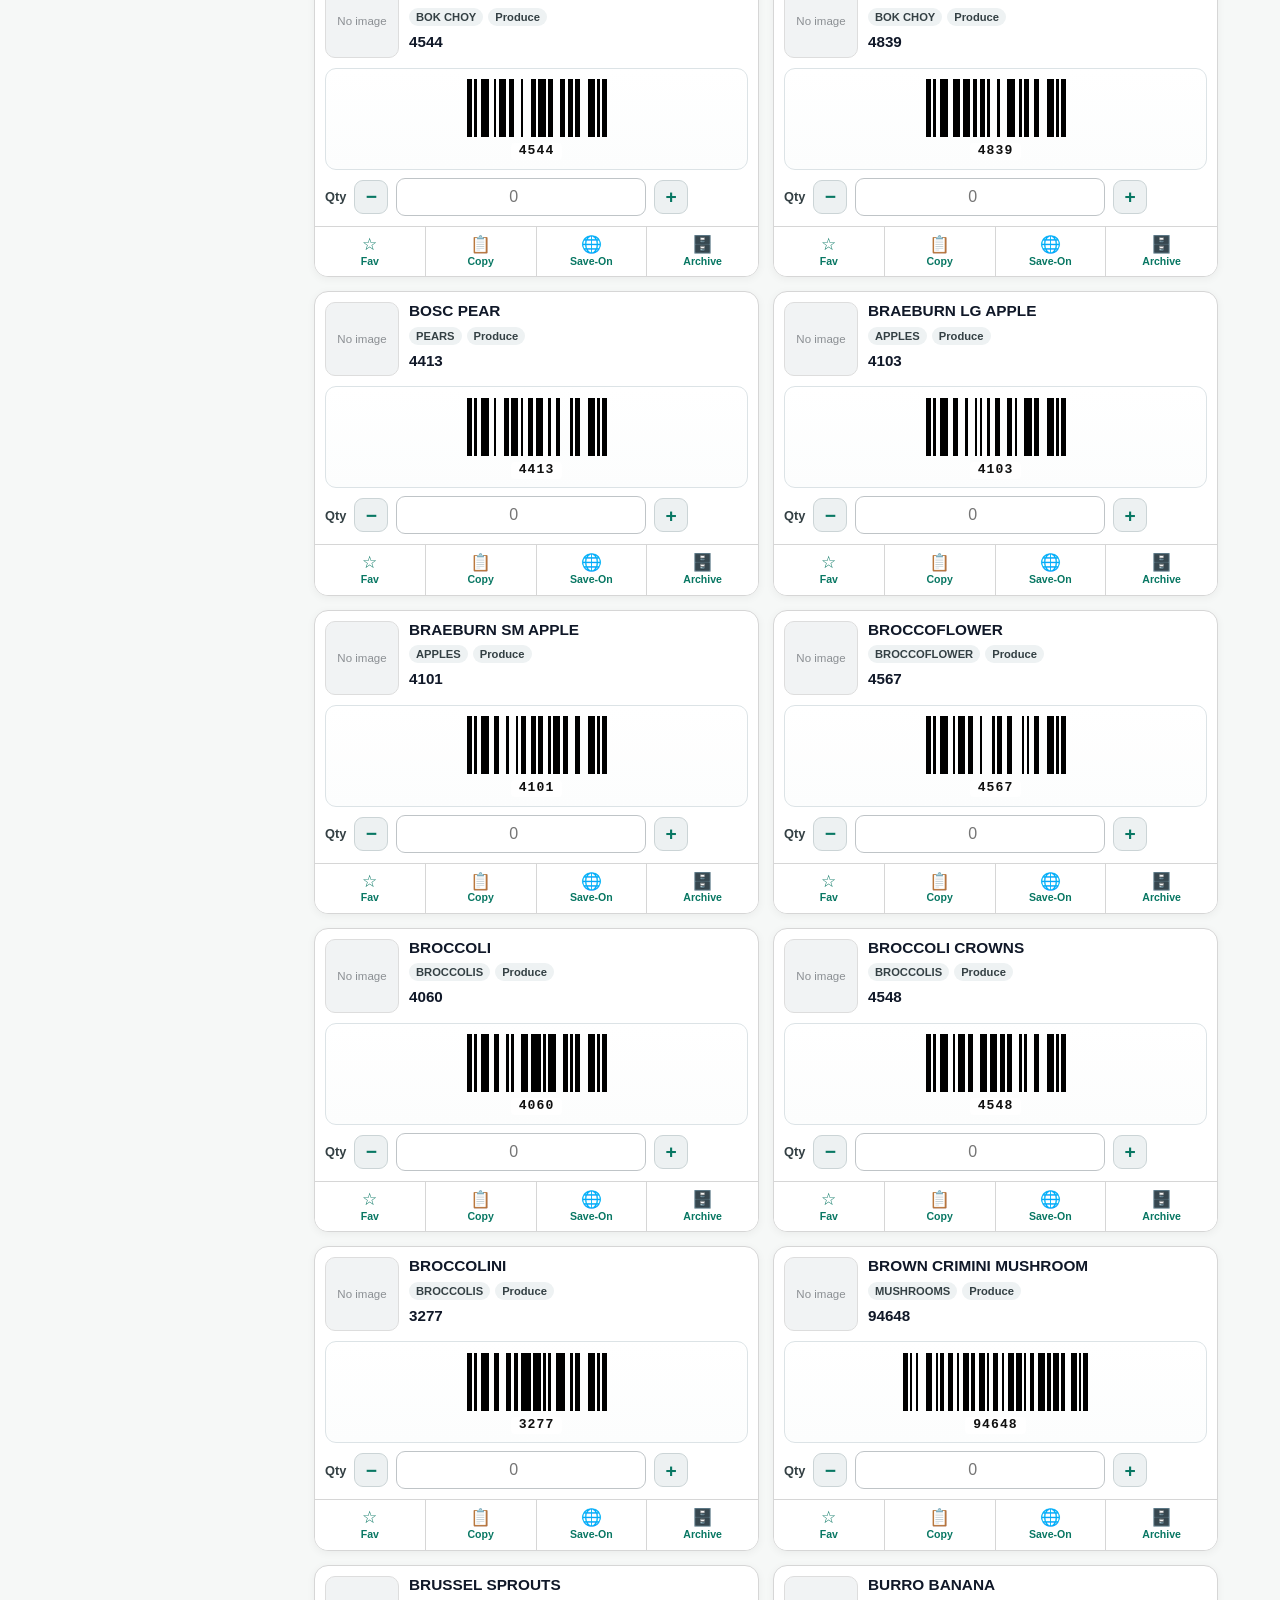
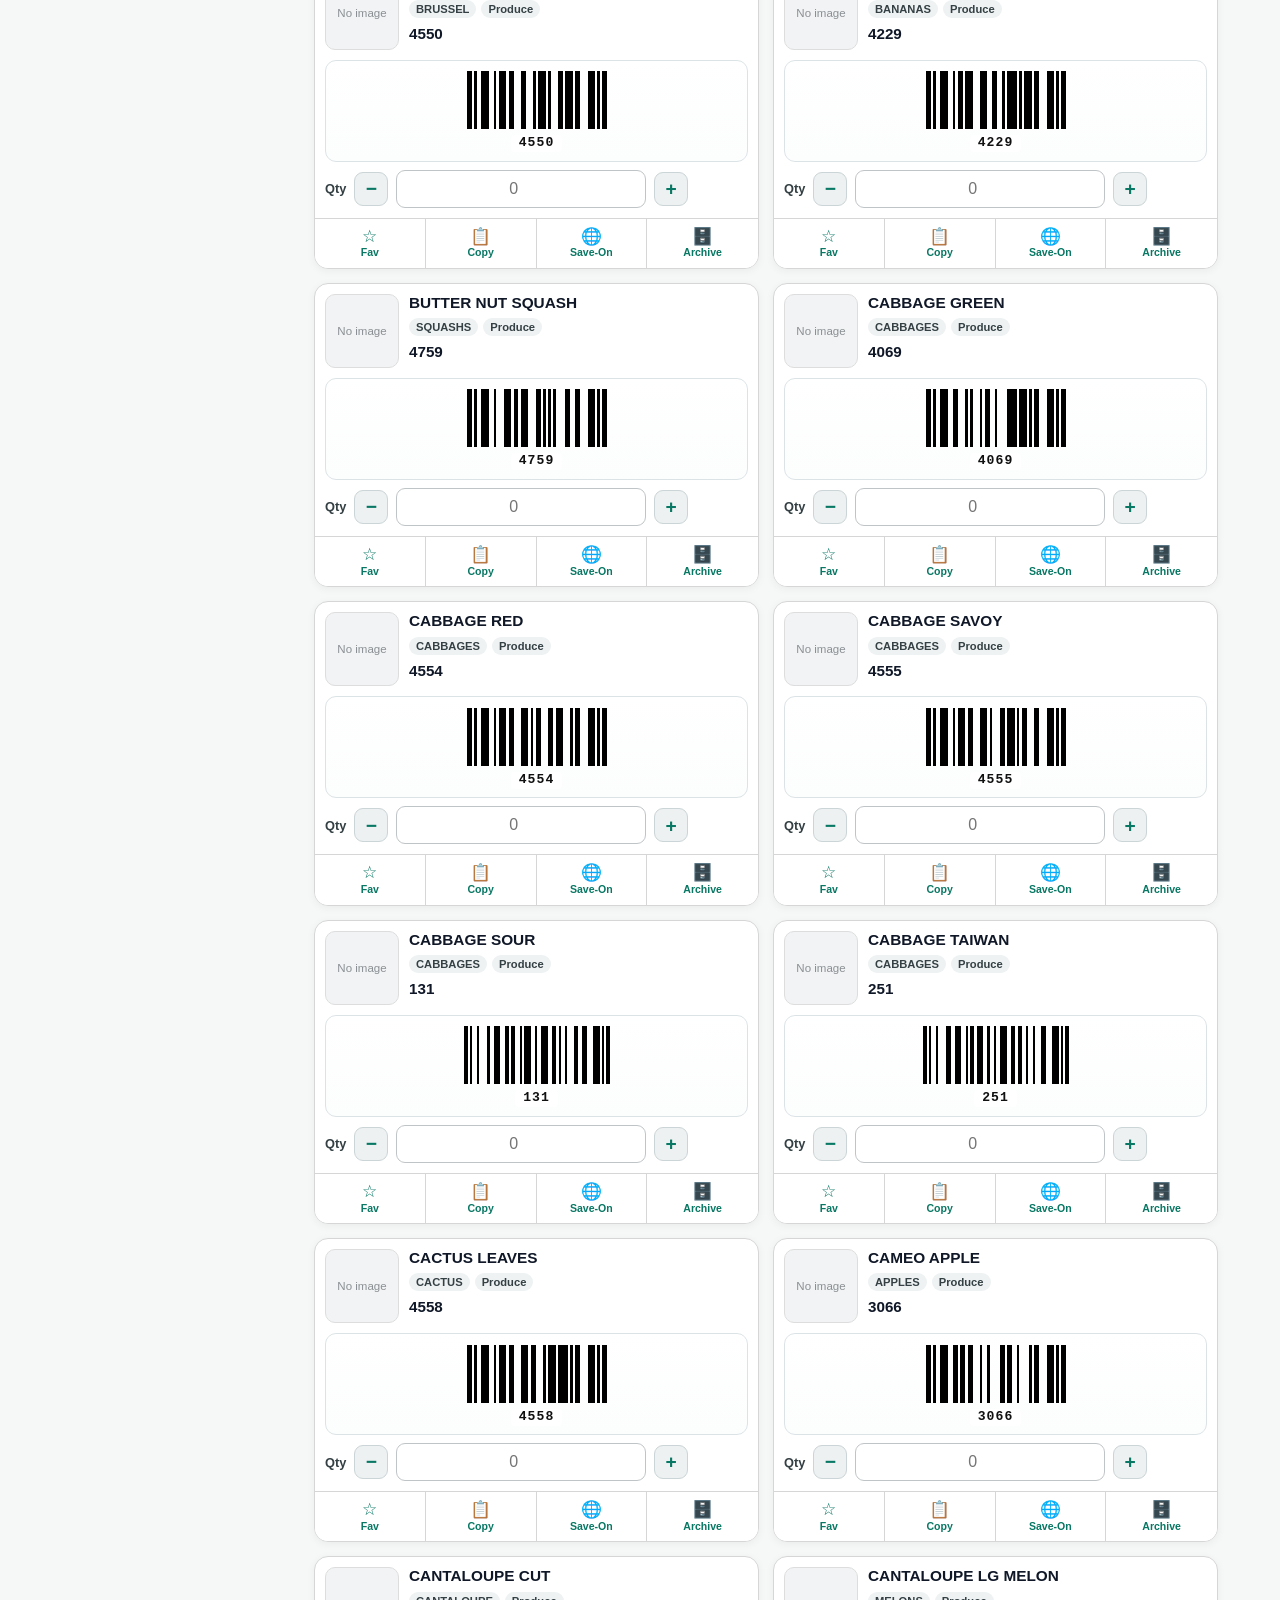
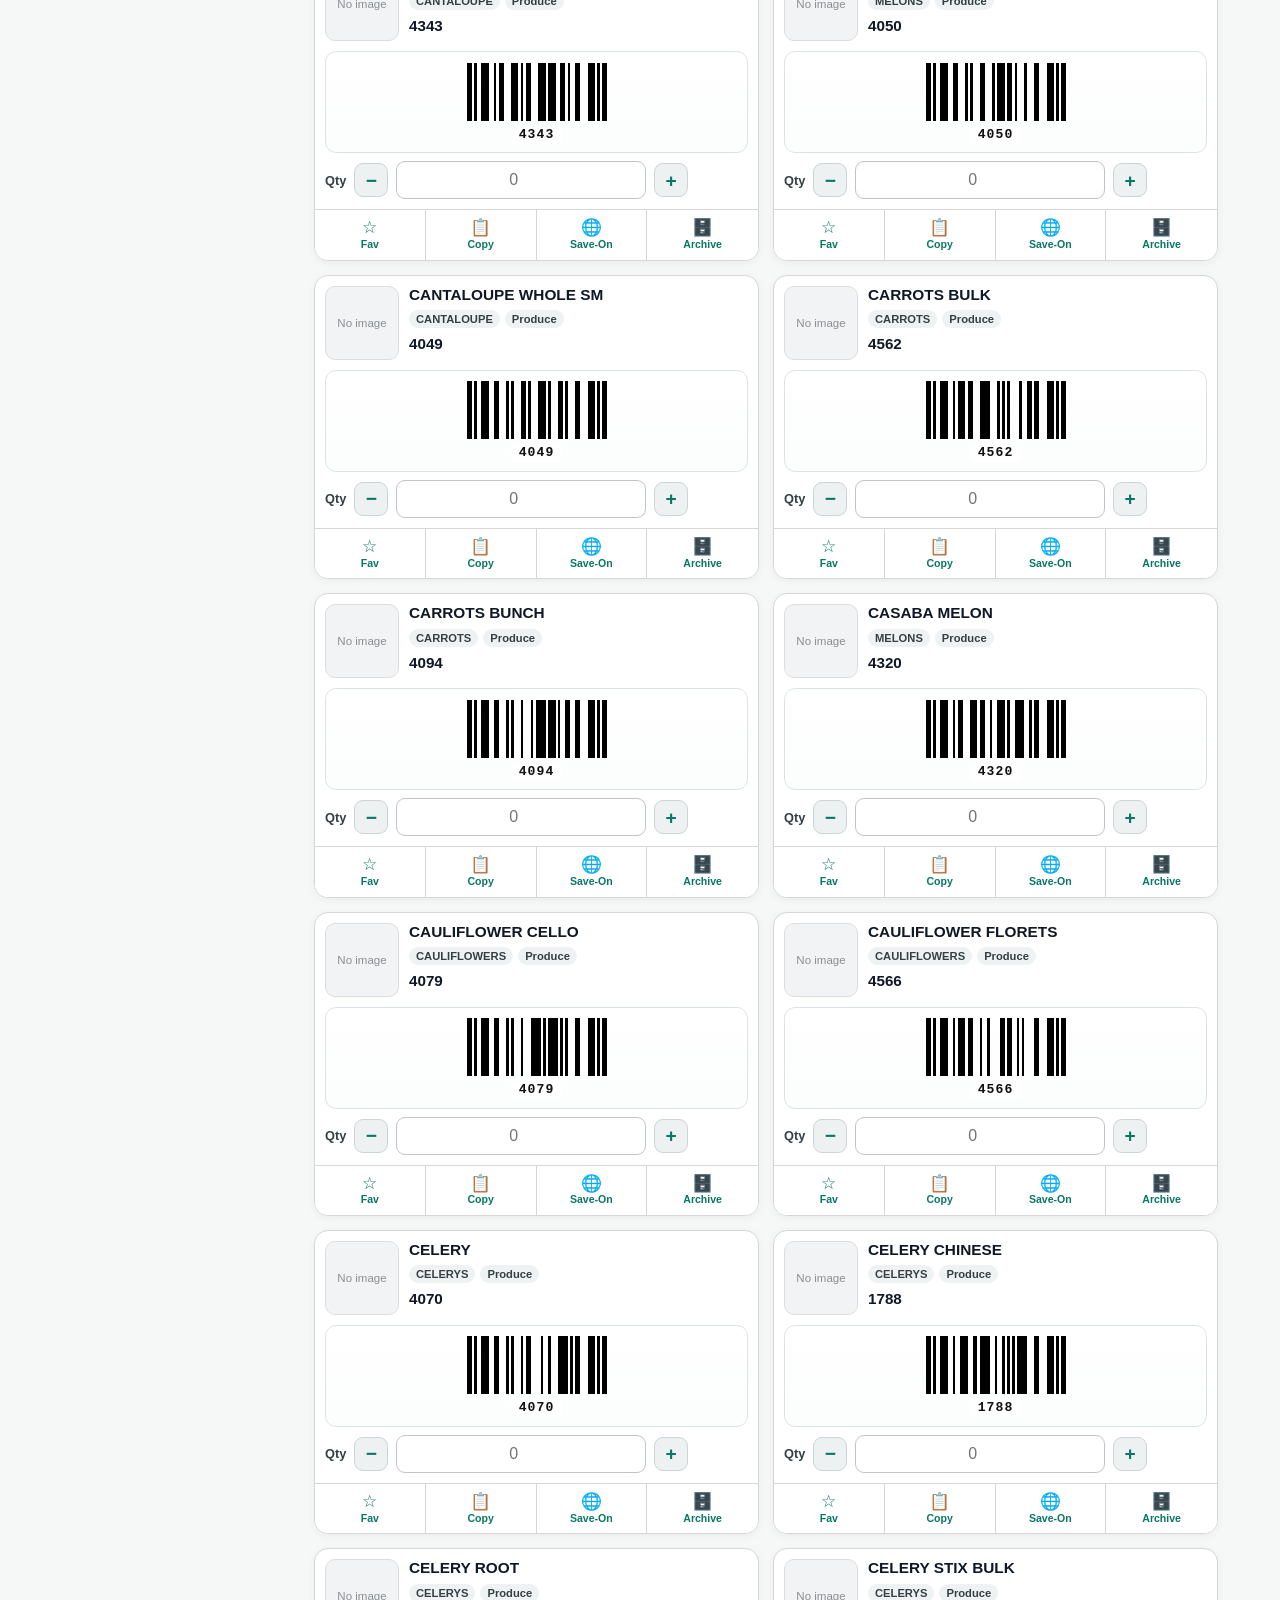
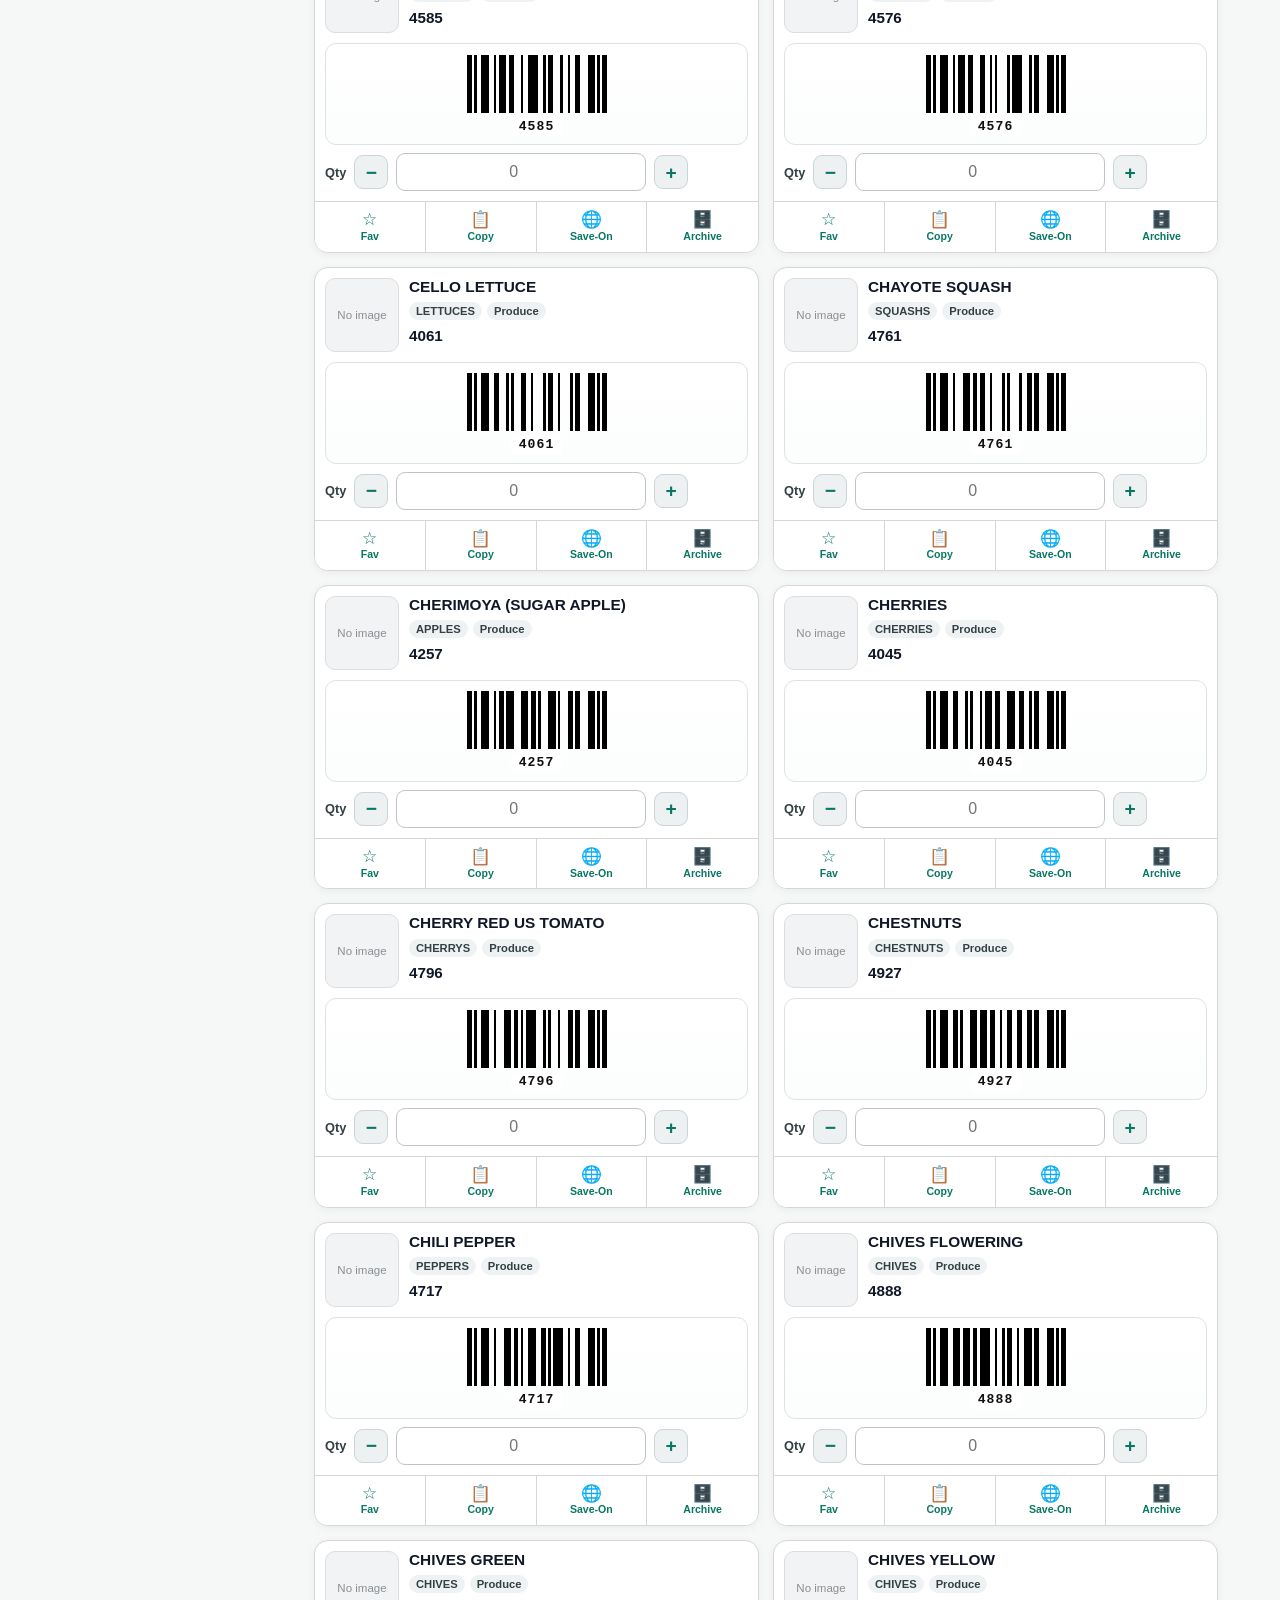
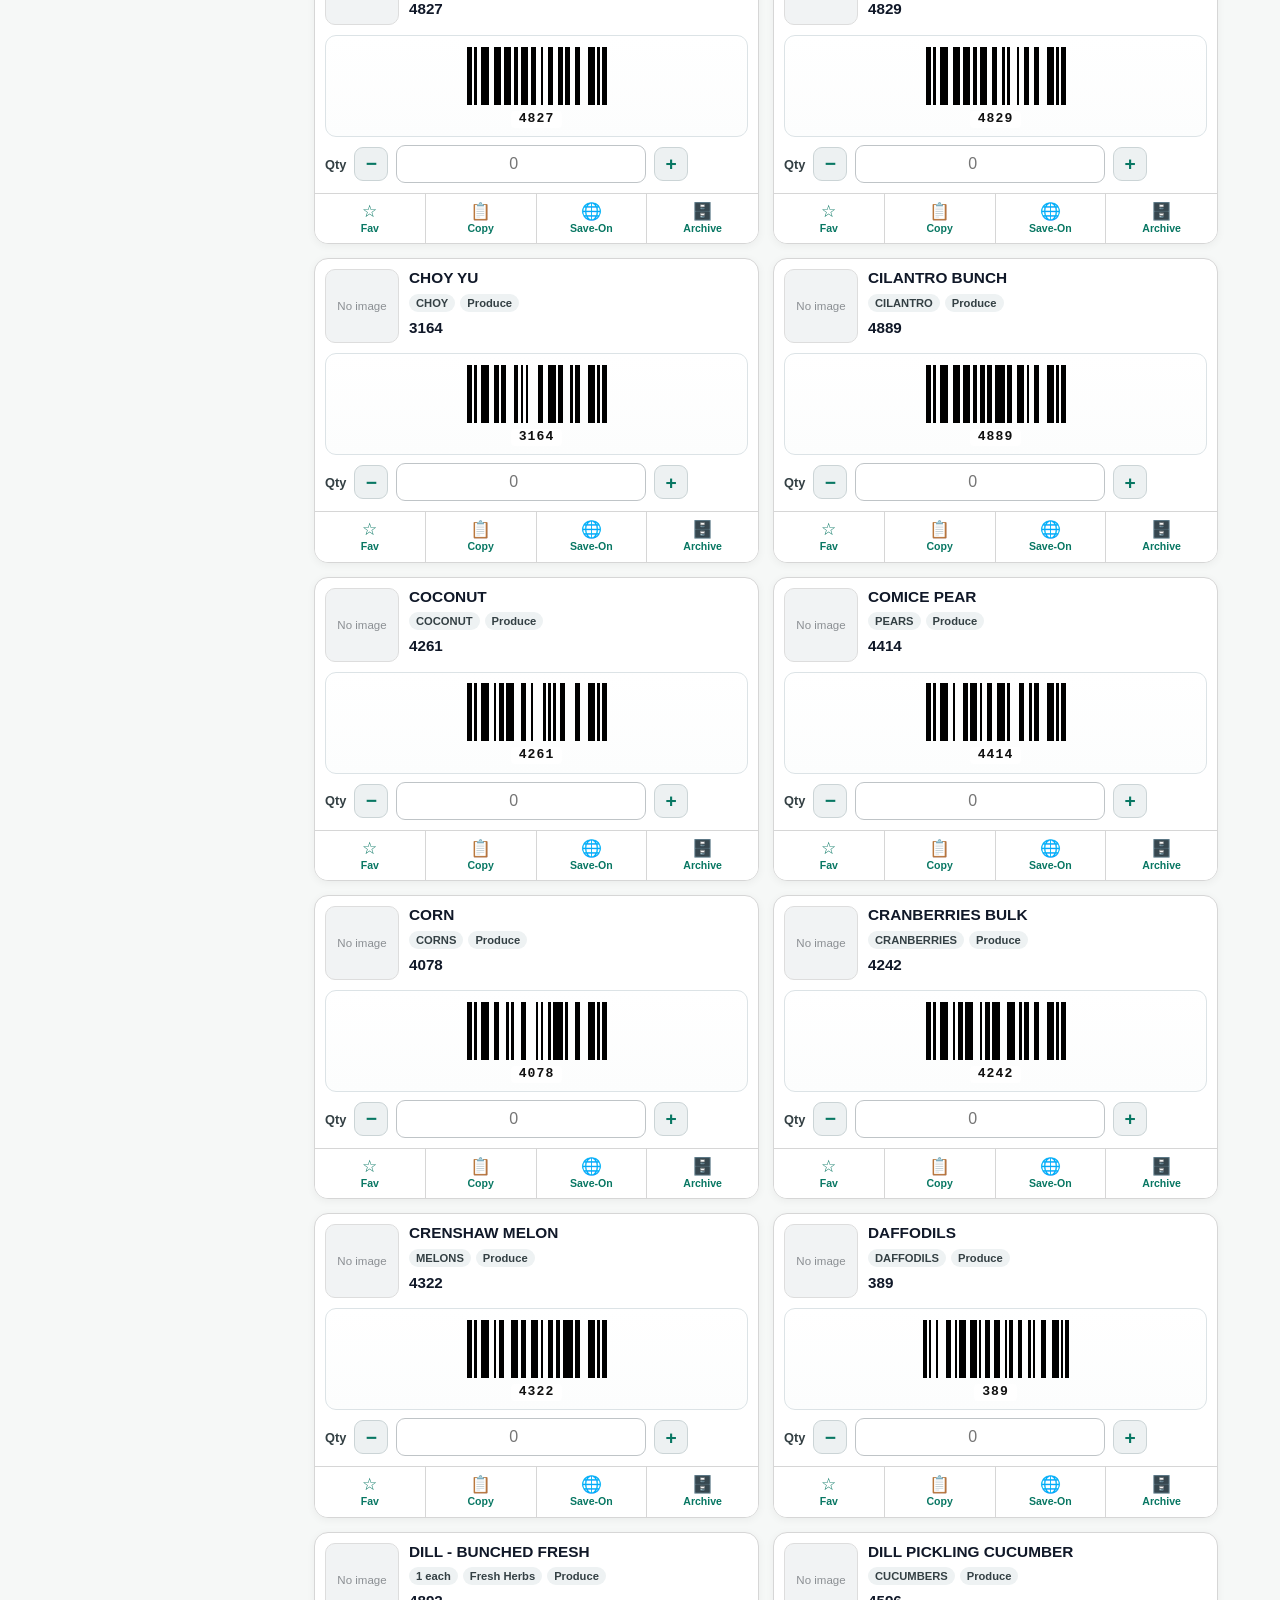
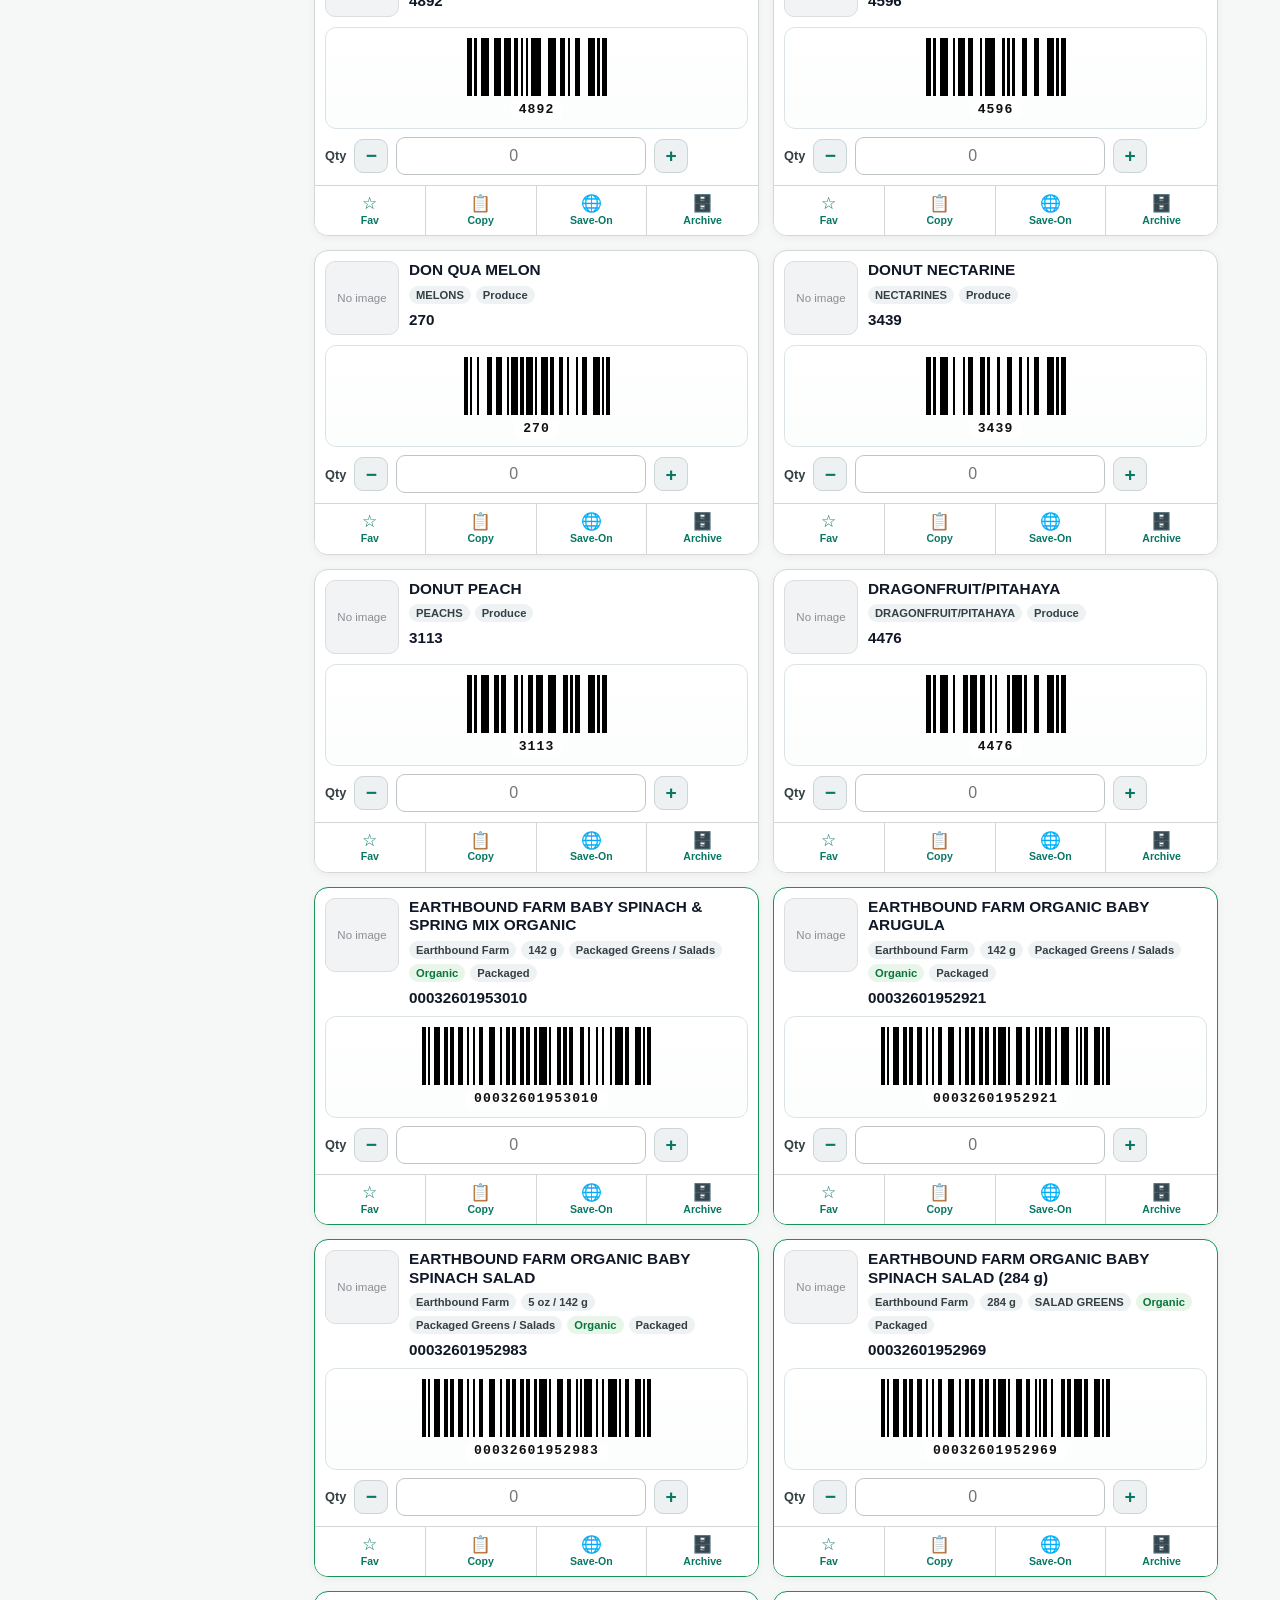
==== commit 1d758714: "fixing left panel hiding issue" ====
--- a/index.html
+++ b/index.html
@@ -1,4 +1,23 @@
-<!doctype html><html lang="en"><head><meta charset="utf-8"><meta name="viewport" content="width=device-width,initial-scale=1"><meta name="theme-color" content="#087763"><title>My Produce Assistant</title><link rel="apple-touch-icon" href="icons/icon-192.png"><style>html.app-booting body{visibility:hidden}</style><script>document.documentElement.classList.add("app-booting");</script>
+<!doctype html><html lang="en"><head><meta charset="utf-8"><meta name="viewport" content="width=device-width,initial-scale=1"><meta name="theme-color" content="#087763"><title>My Produce Assistant</title><link rel="apple-touch-icon" href="icons/icon-192.png"><style>
+html.app-booting body{visibility:hidden}
+/* Critical first-paint drawer state. Keep the mobile sidebar off-canvas before
+   the versioned stylesheet and application JavaScript finish loading. */
+@media (max-width:899.98px){
+  #appDrawer:not(.open){
+    transform:translateX(-105%)!important;
+    visibility:hidden!important;
+    opacity:0!important;
+    pointer-events:none!important;
+  }
+  #appDrawer.open{
+    visibility:visible!important;
+    opacity:1!important;
+    pointer-events:auto!important;
+  }
+}
+/* Never animate the drawer from an unknown pre-boot state. */
+html:not(.app-ui-ready) #appDrawer{transition:none!important}
+</style><script>document.documentElement.classList.add("app-booting");</script>
 <style id="organic-inline-style">
 .organic-inline{
   display:flex;
@@ -561,6 +580,8 @@
     const version = await resolveVersion();
     window.__APP_VERSION__ = version;
     window.__assetVersion = version;
+    const drawerVersion = document.querySelector(".drawer-version");
+    if (drawerVersion) drawerVersion.textContent = `v${version}`;
     loadManifest(version);
     await loadStyles(version);
     reveal();
@@ -568,6 +589,7 @@
     for (const path of scripts) {
       await loadScript(path, version);
     }
+    document.documentElement.classList.add("app-ui-ready");
   }
 
   boot().catch((error) => {
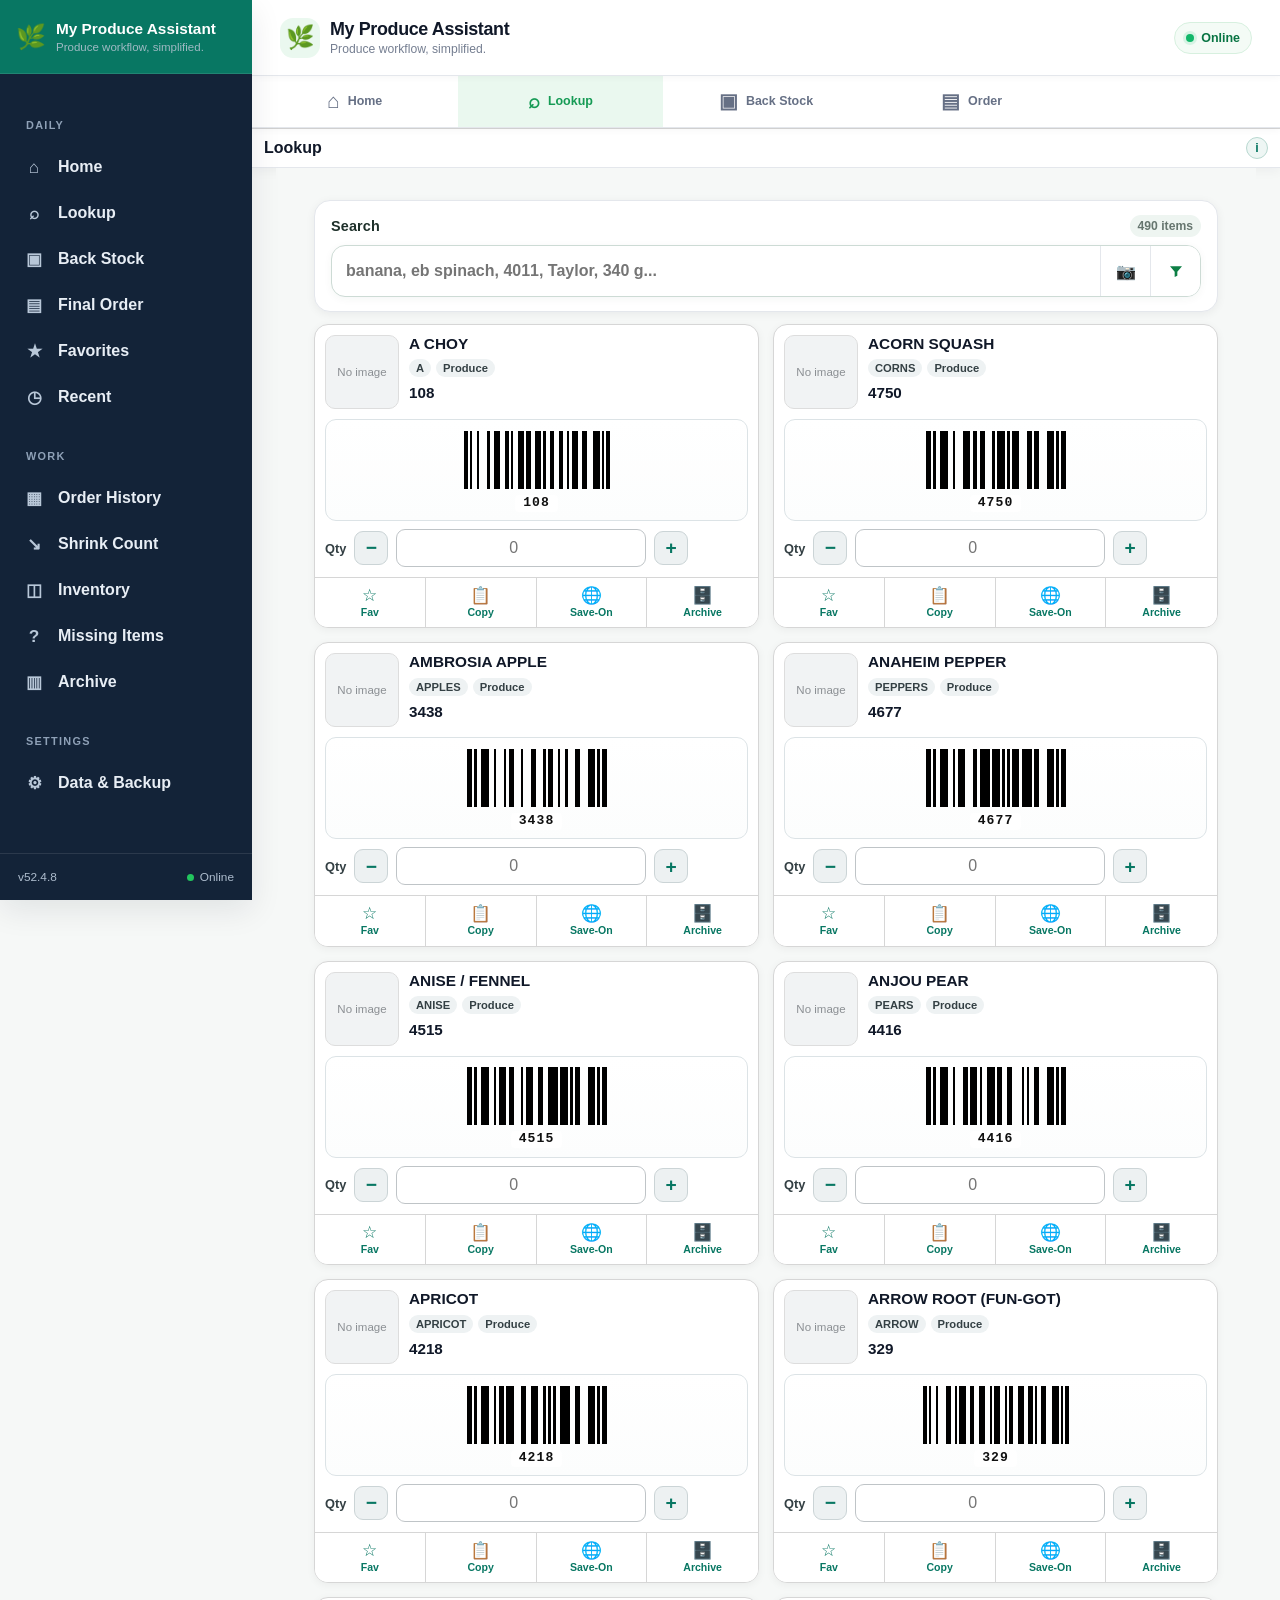
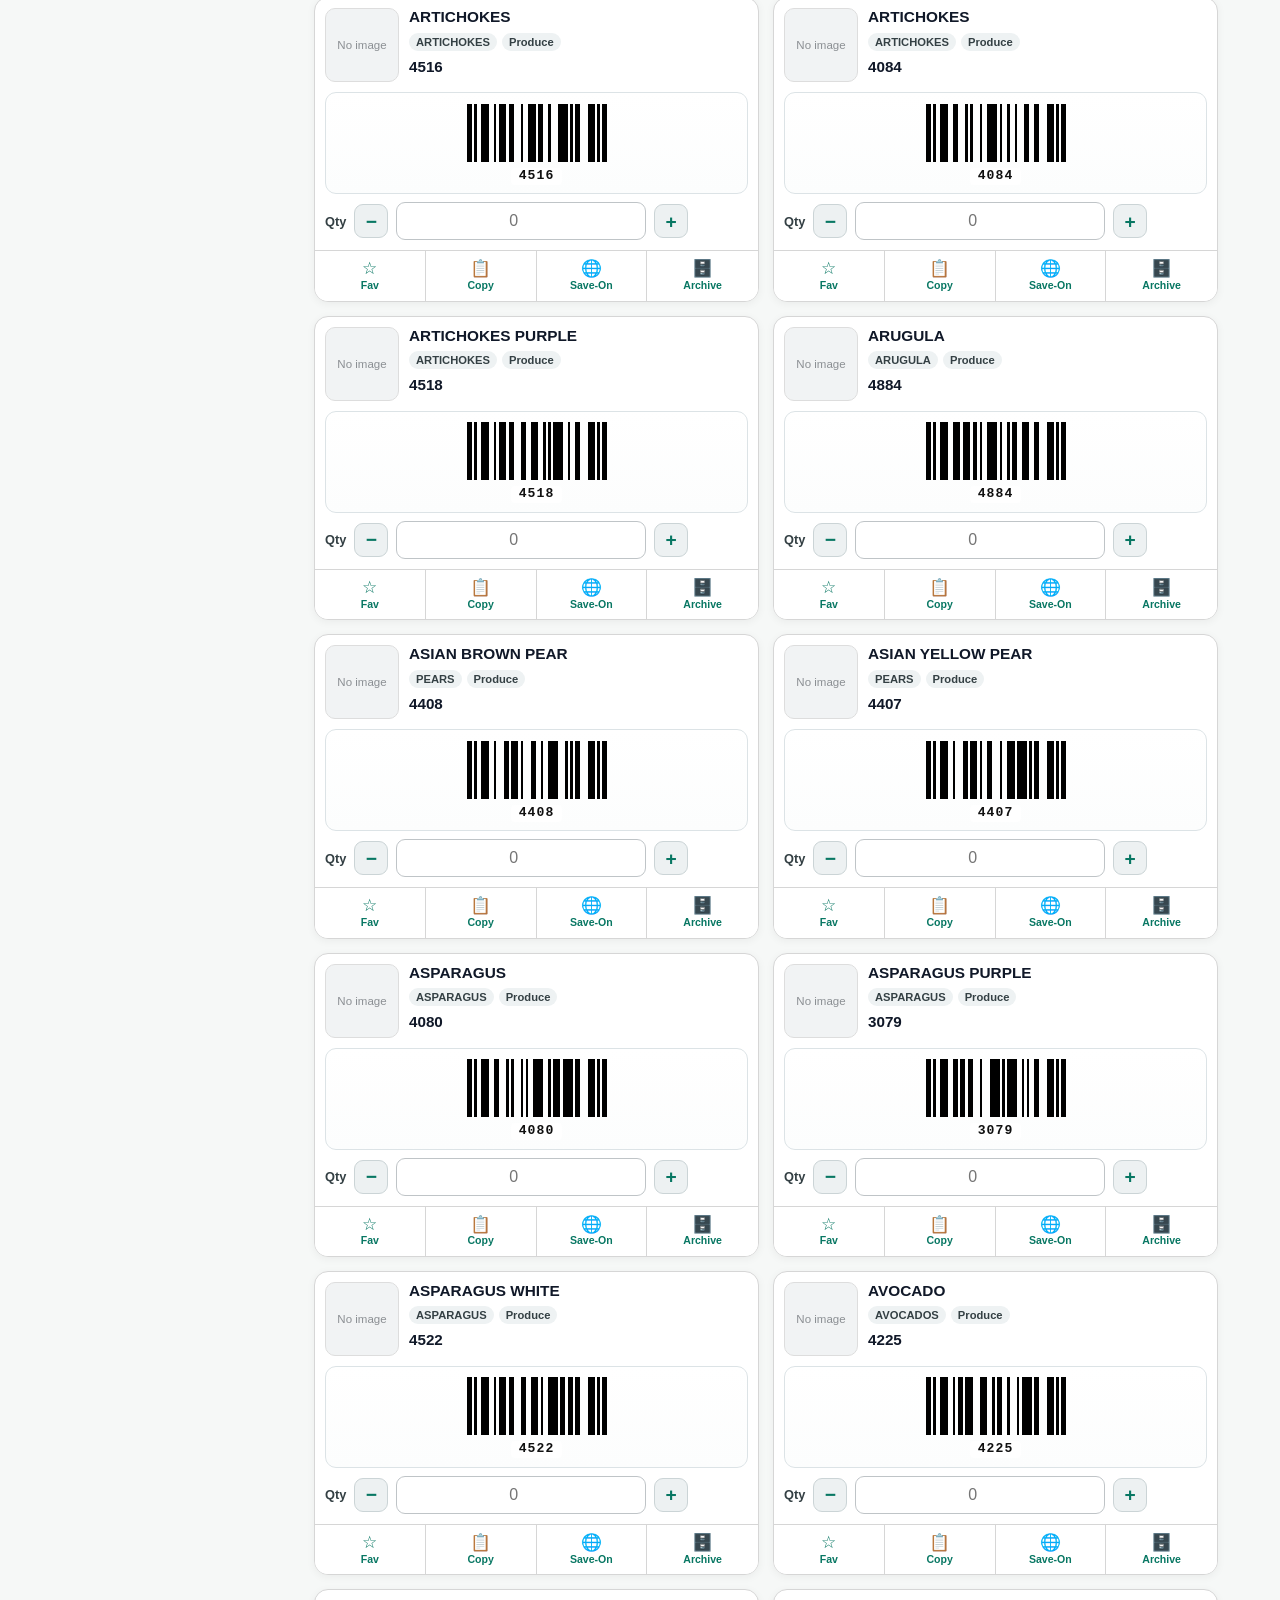
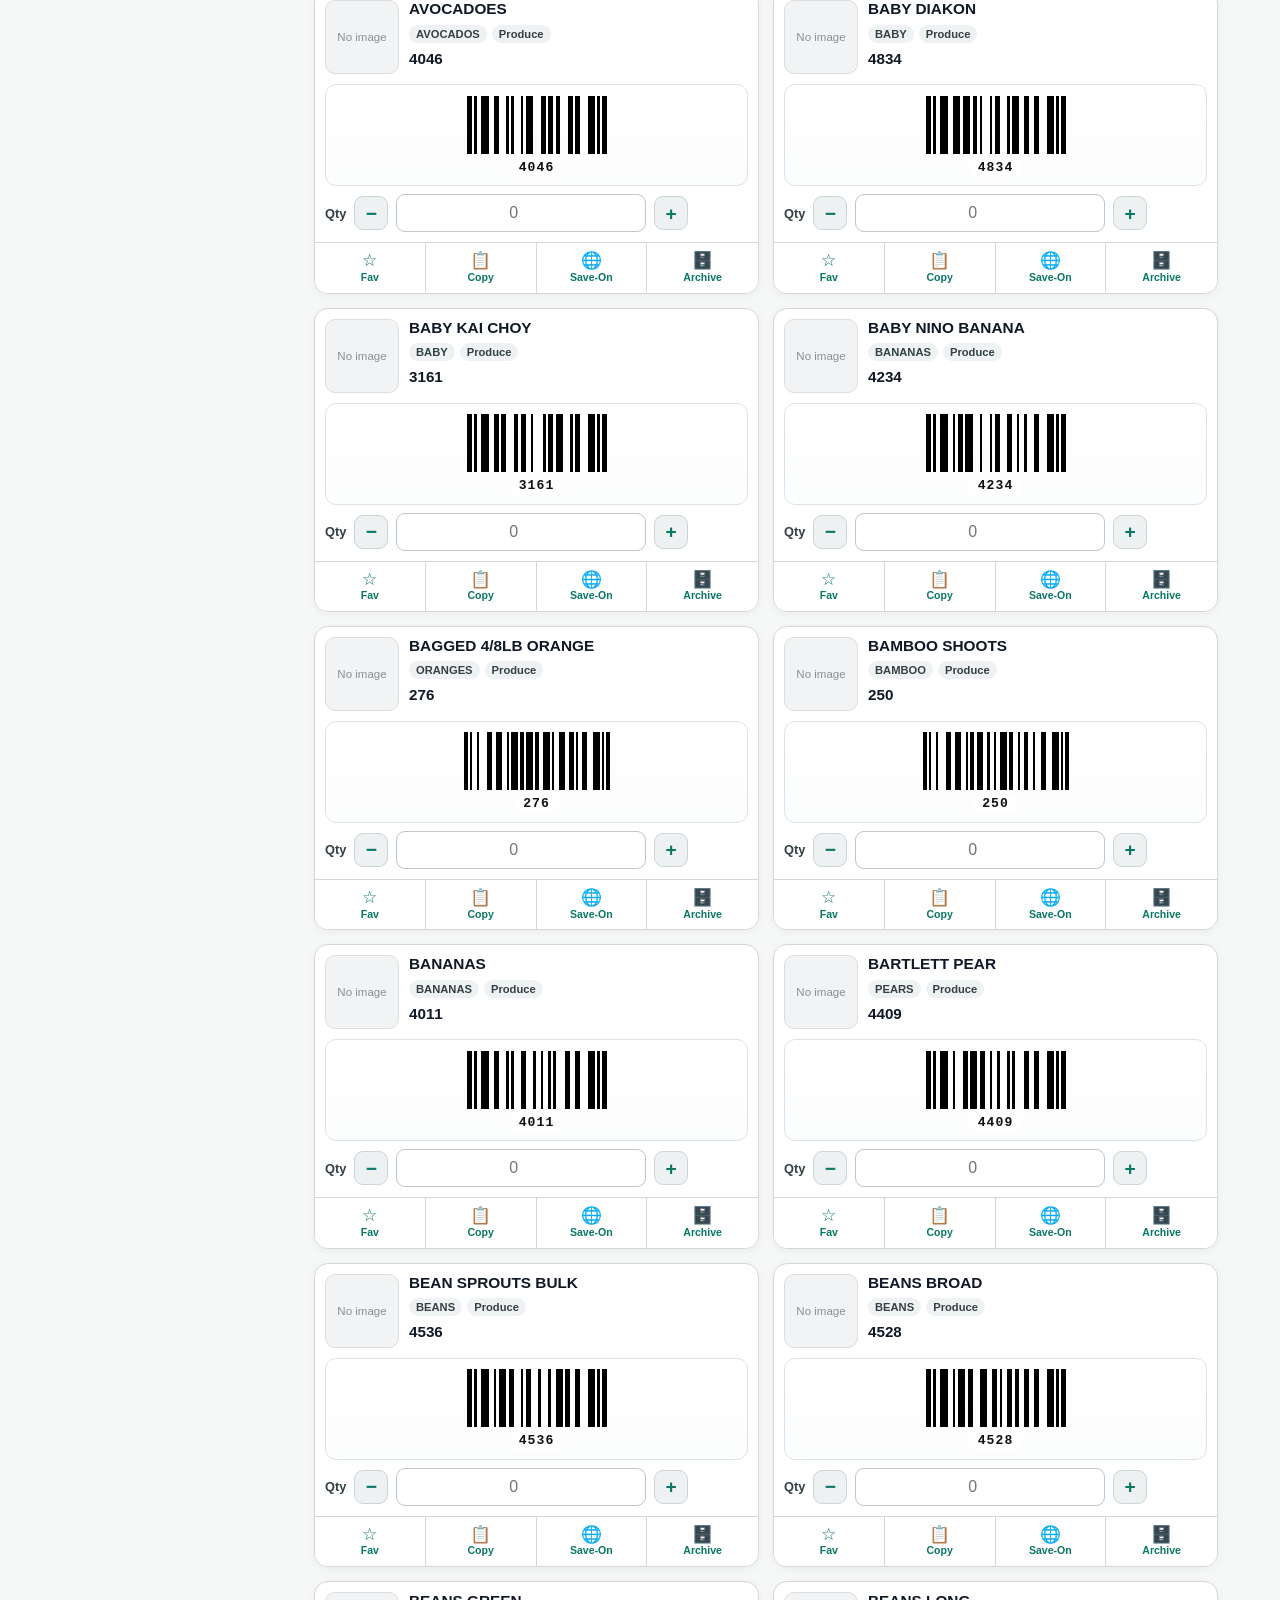
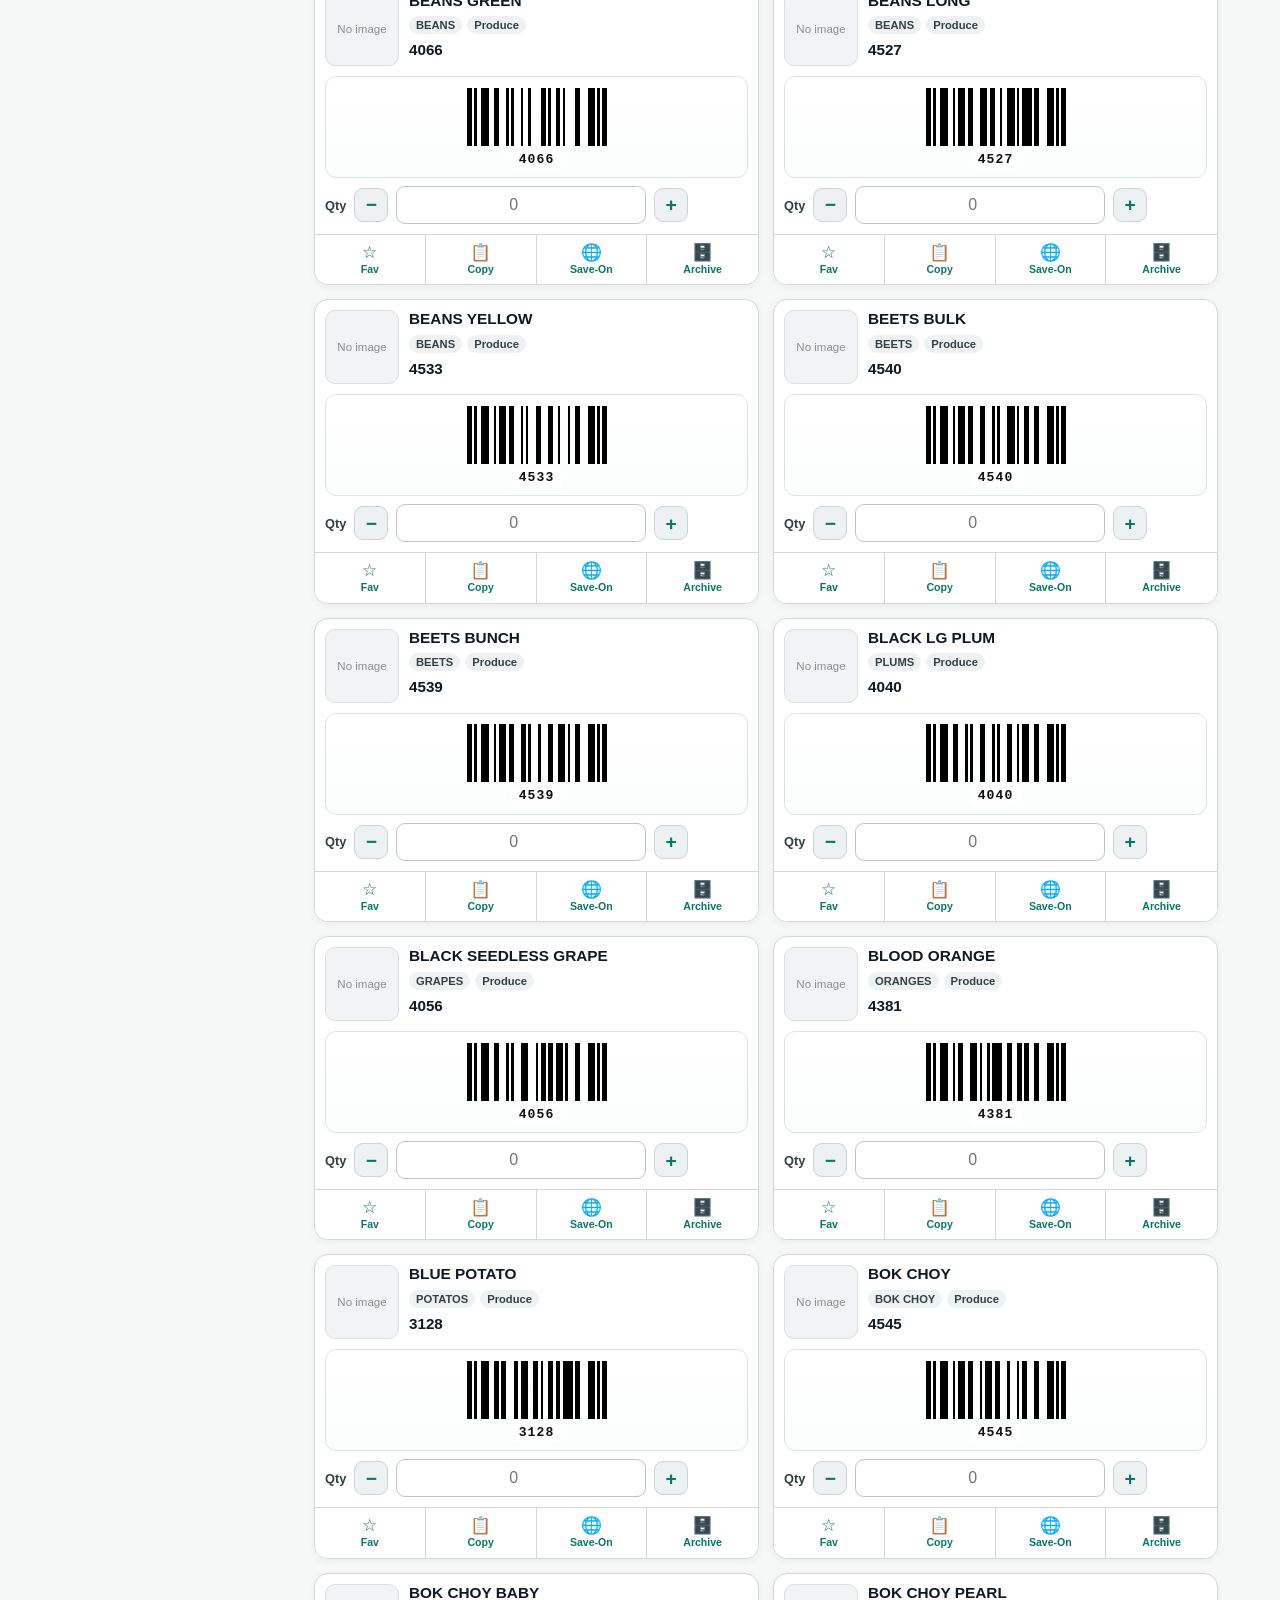
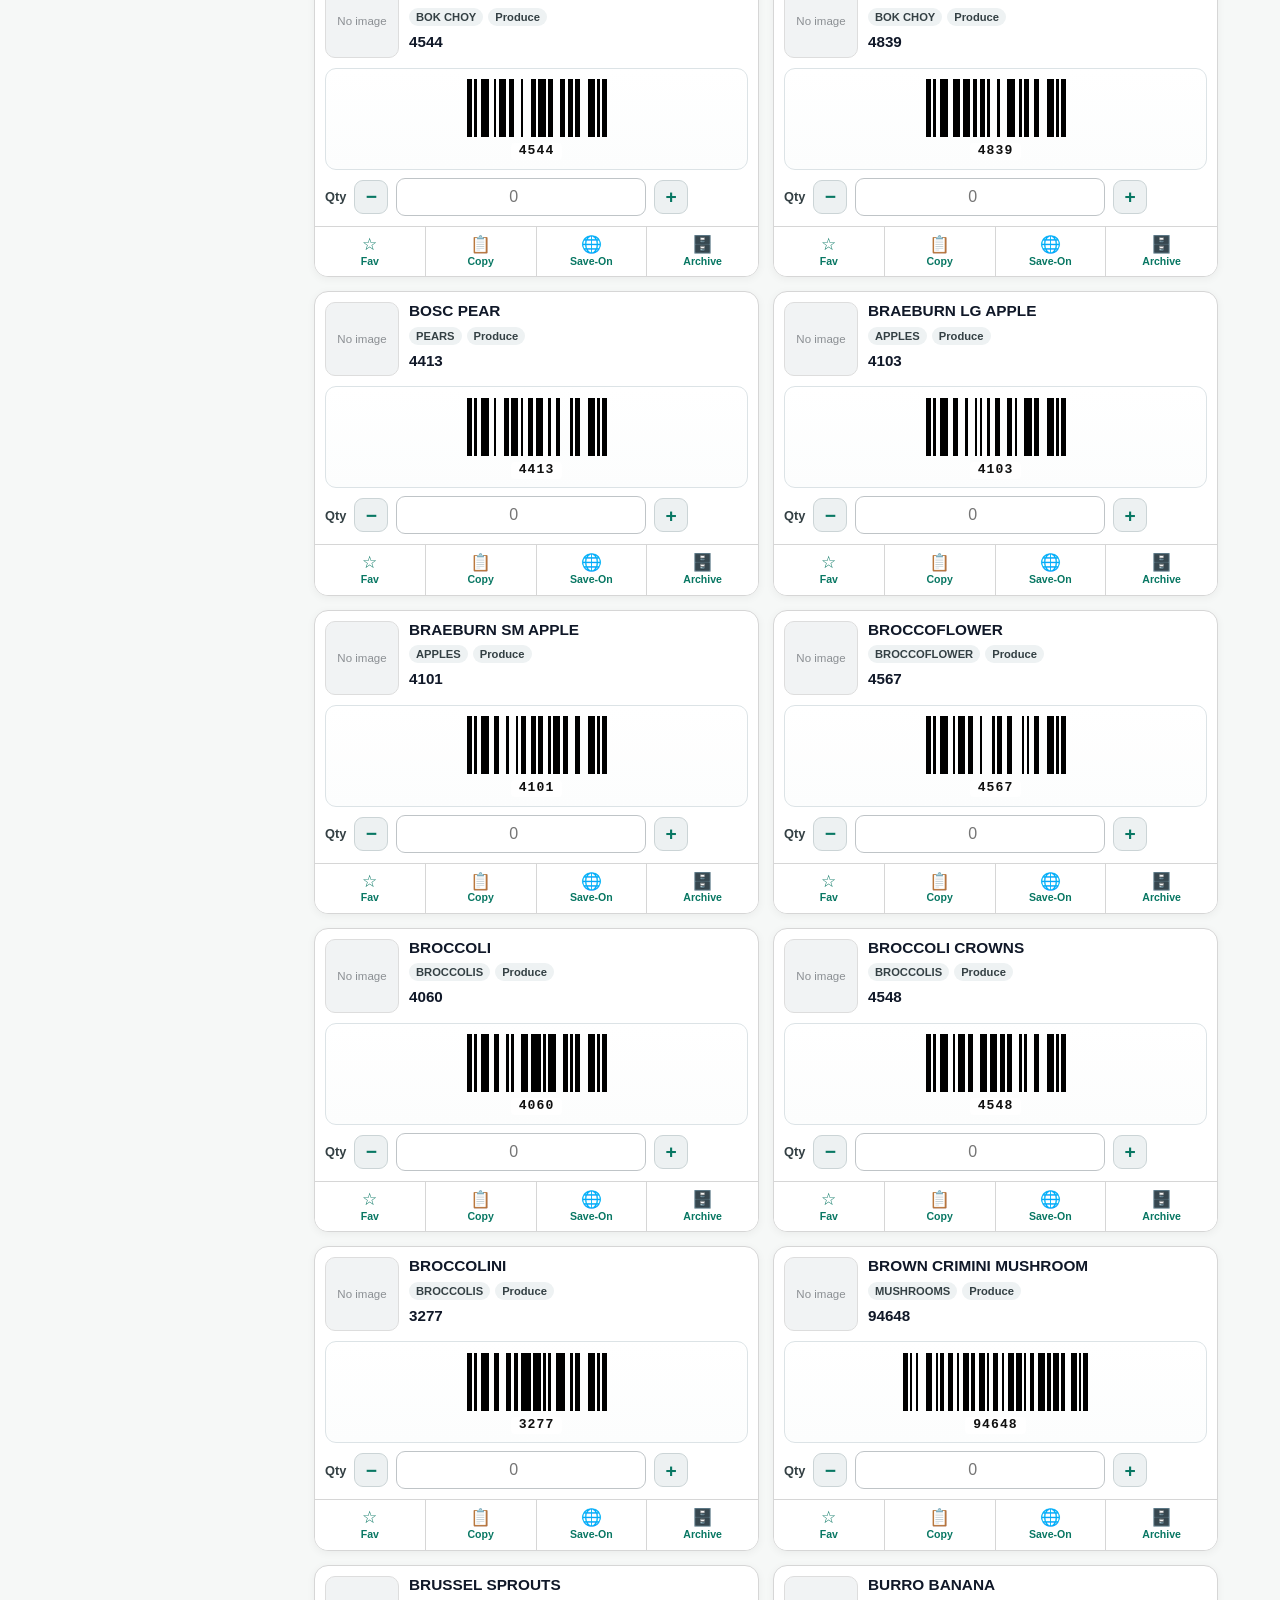
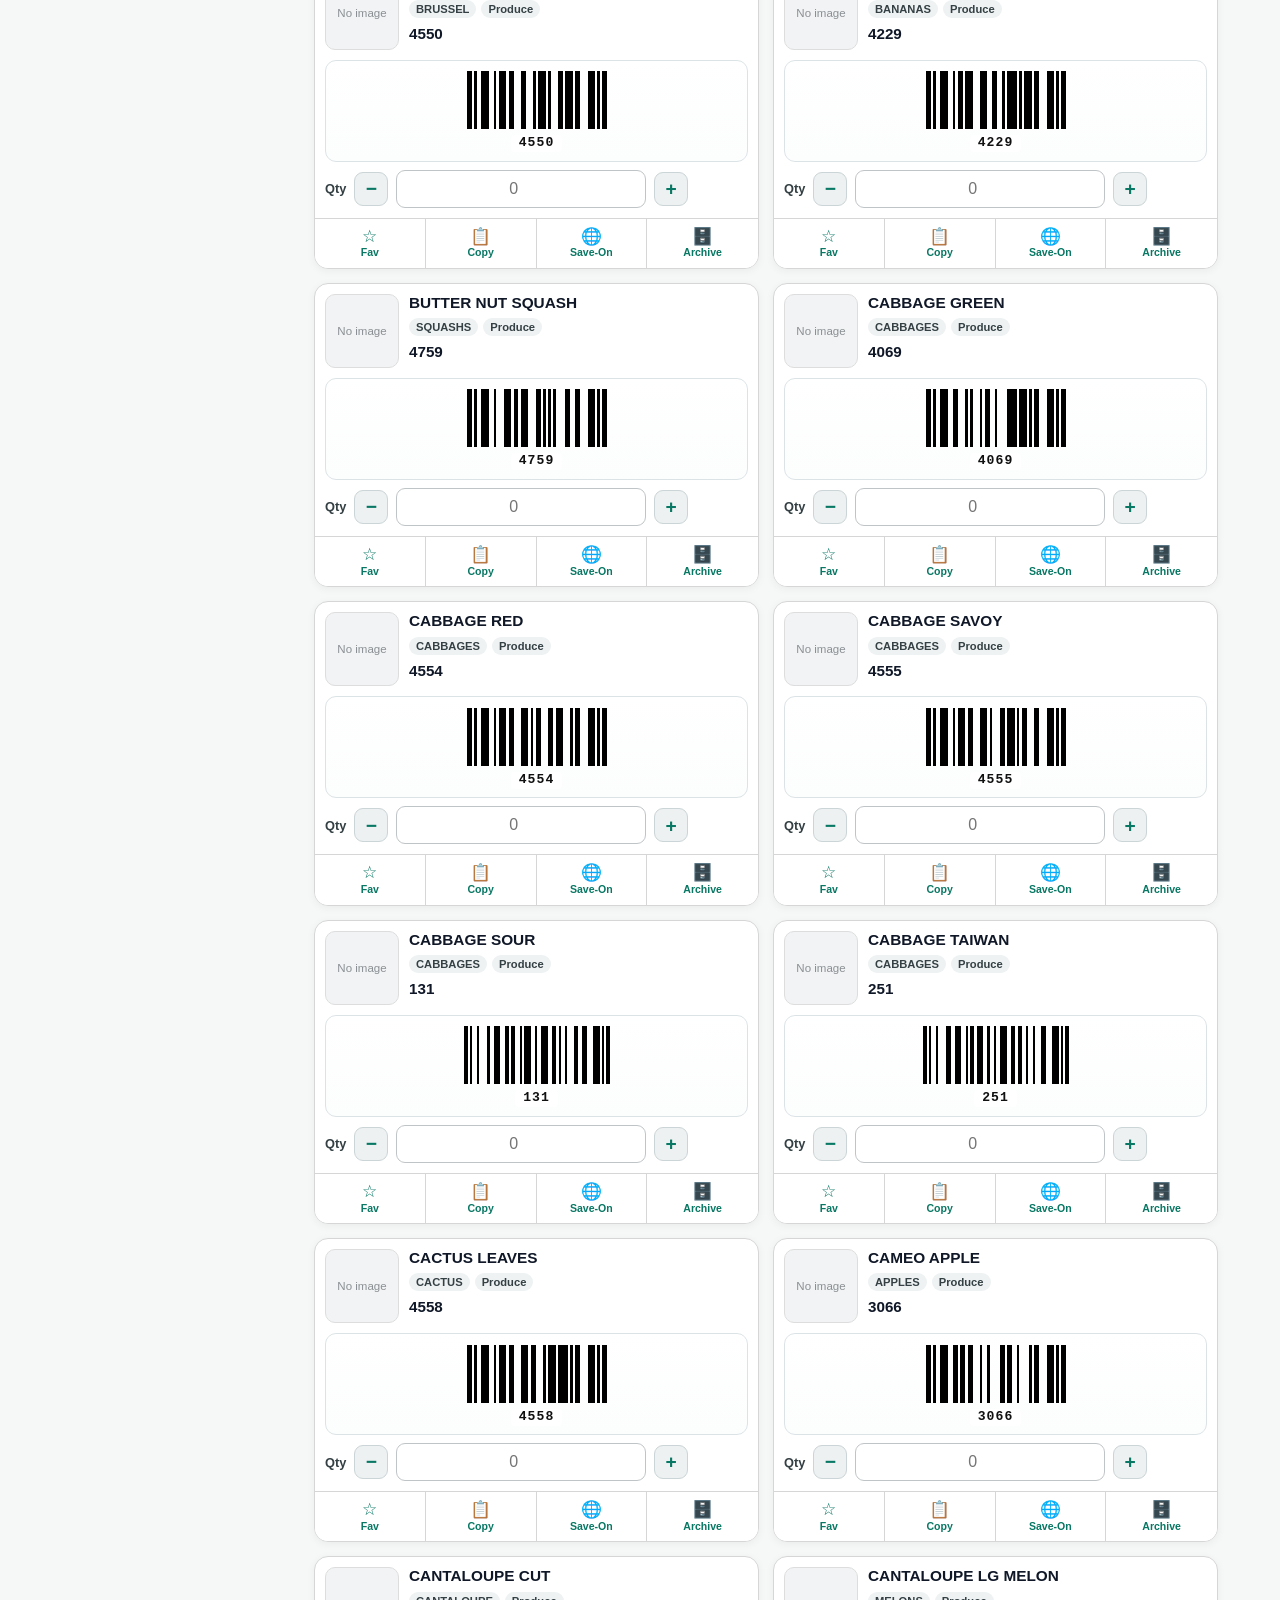
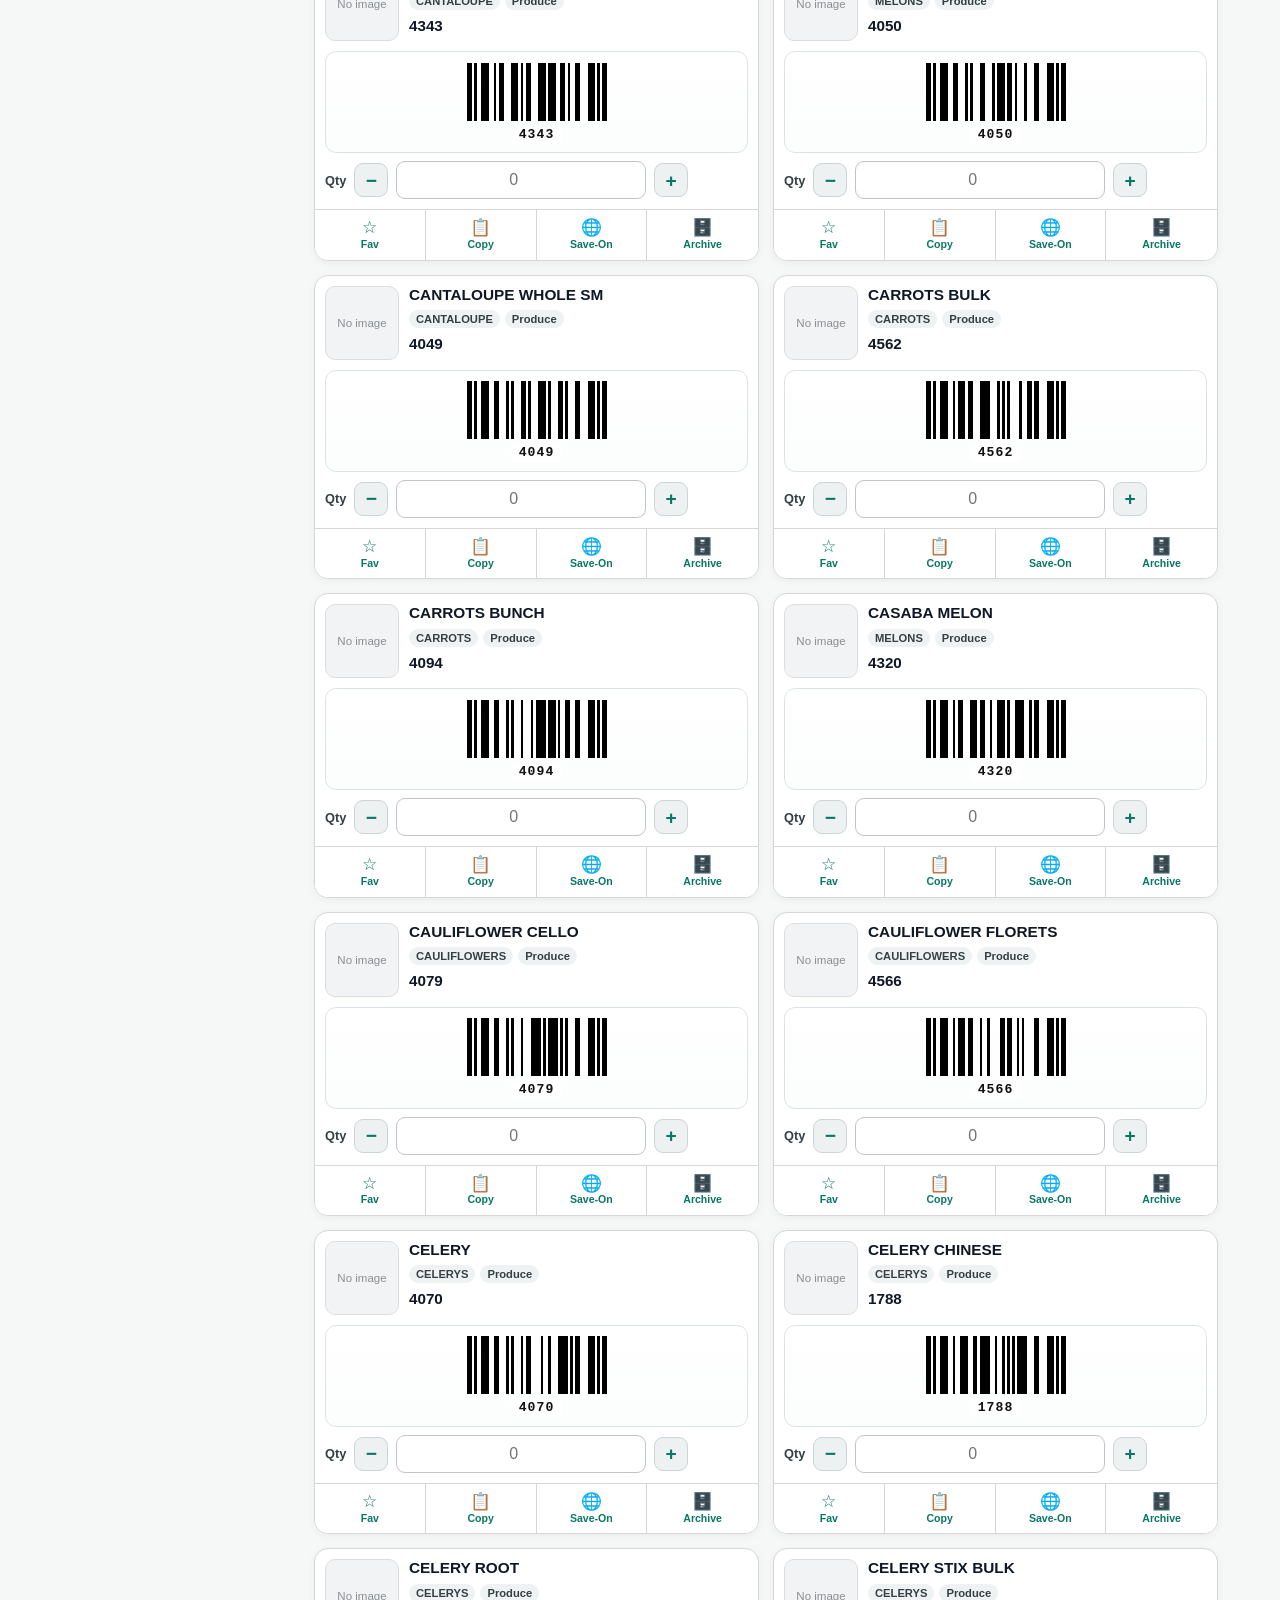
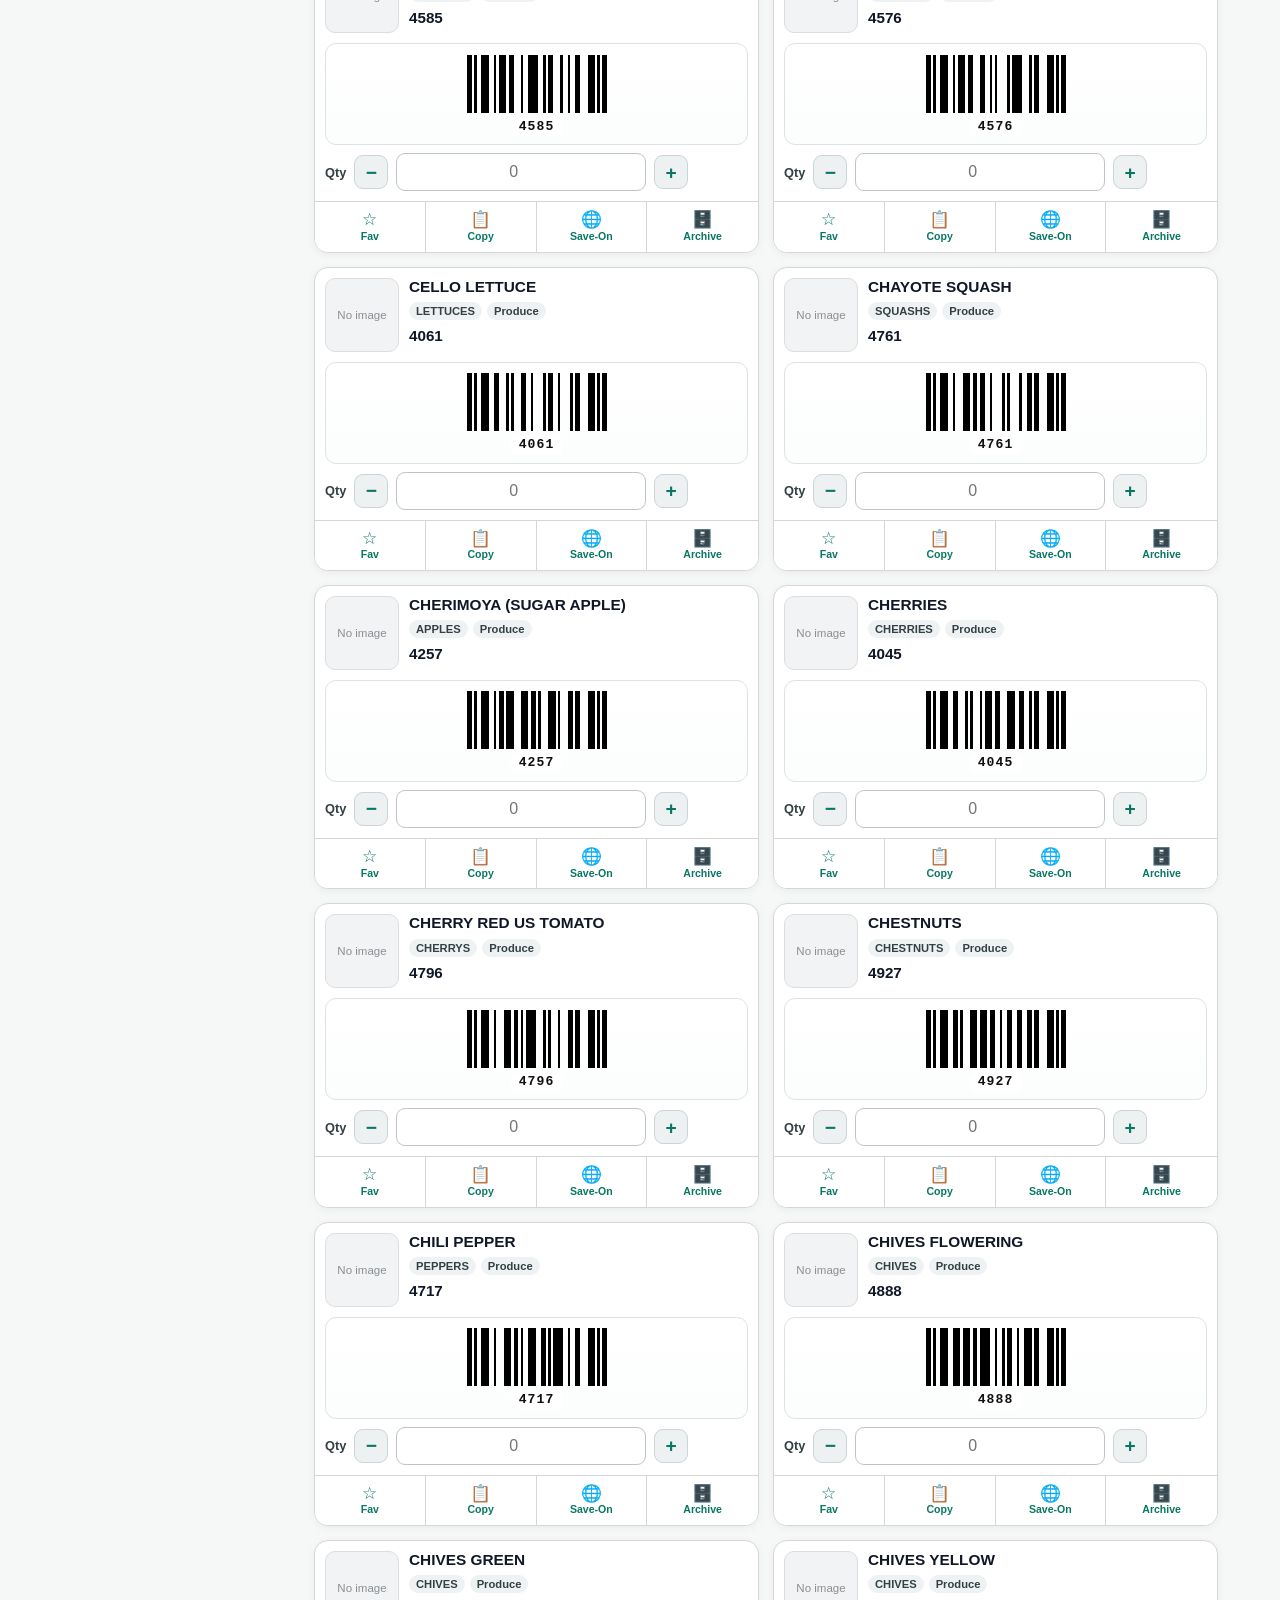
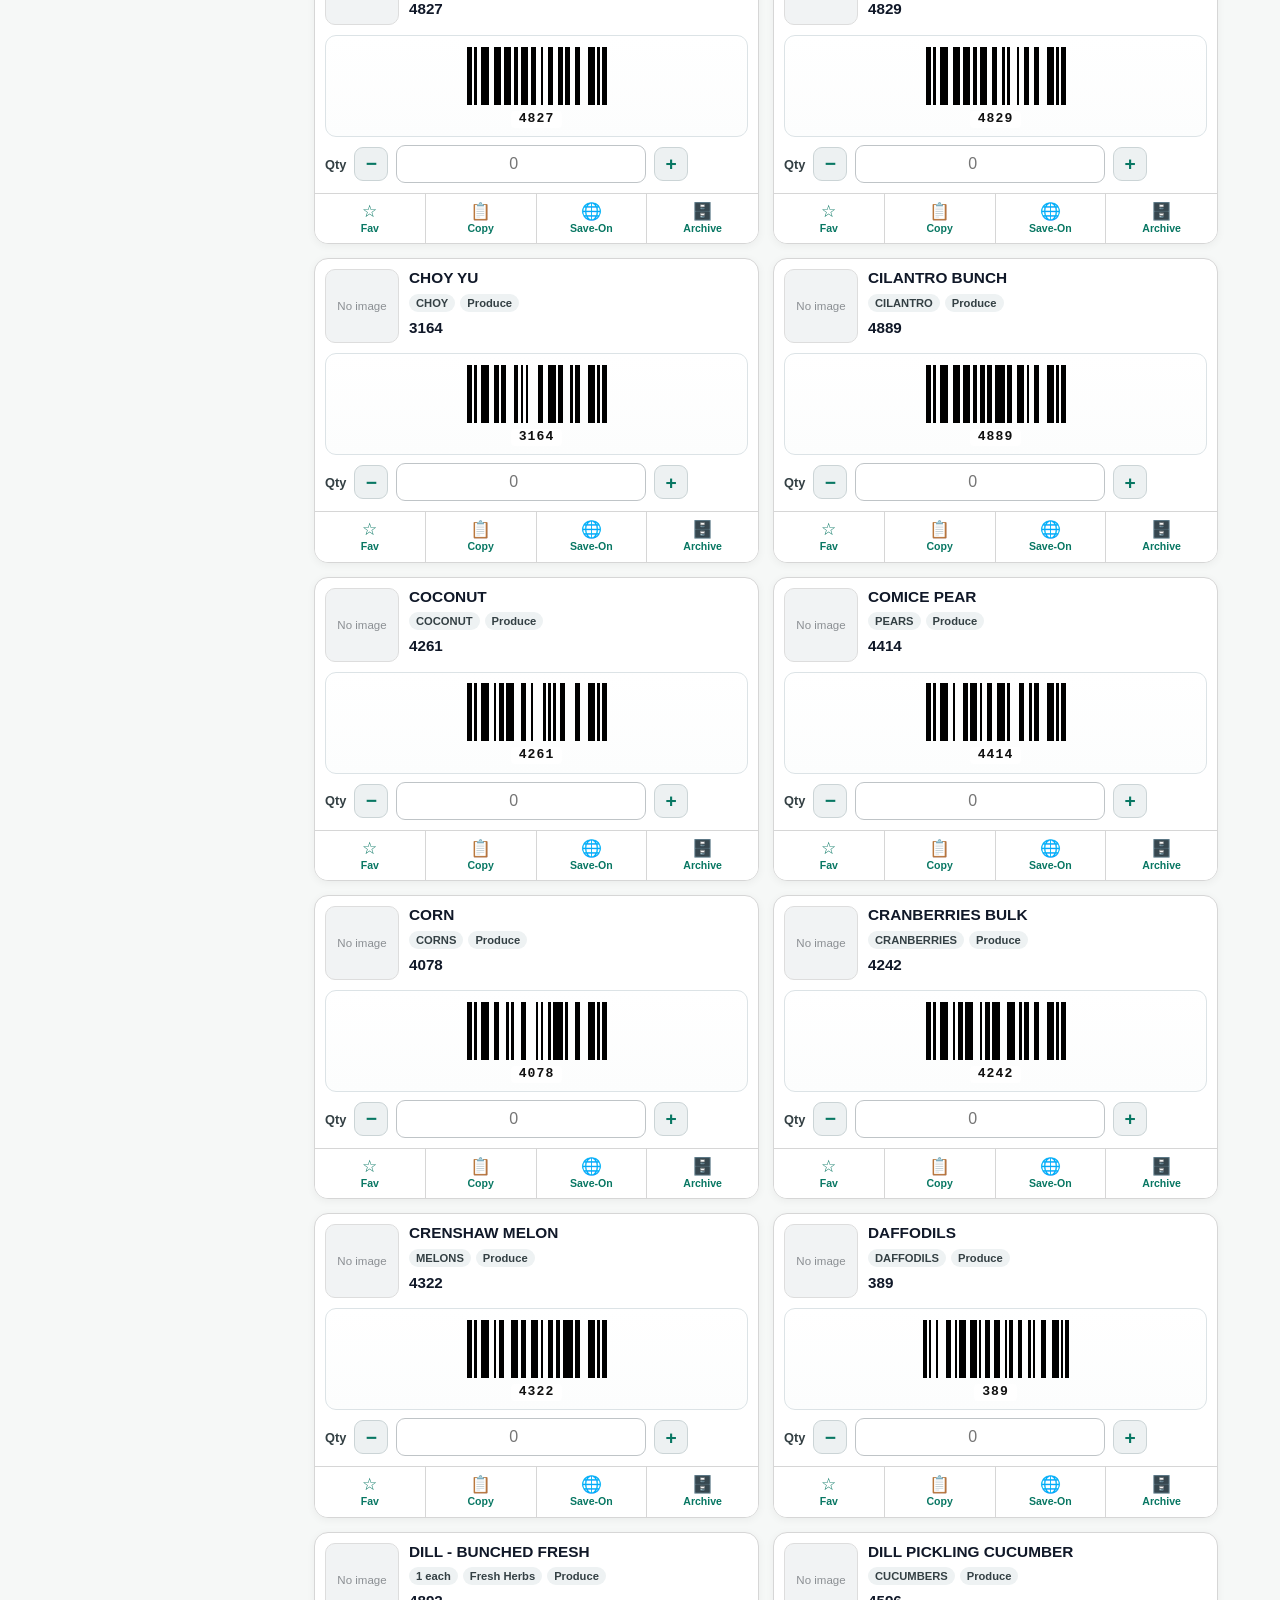
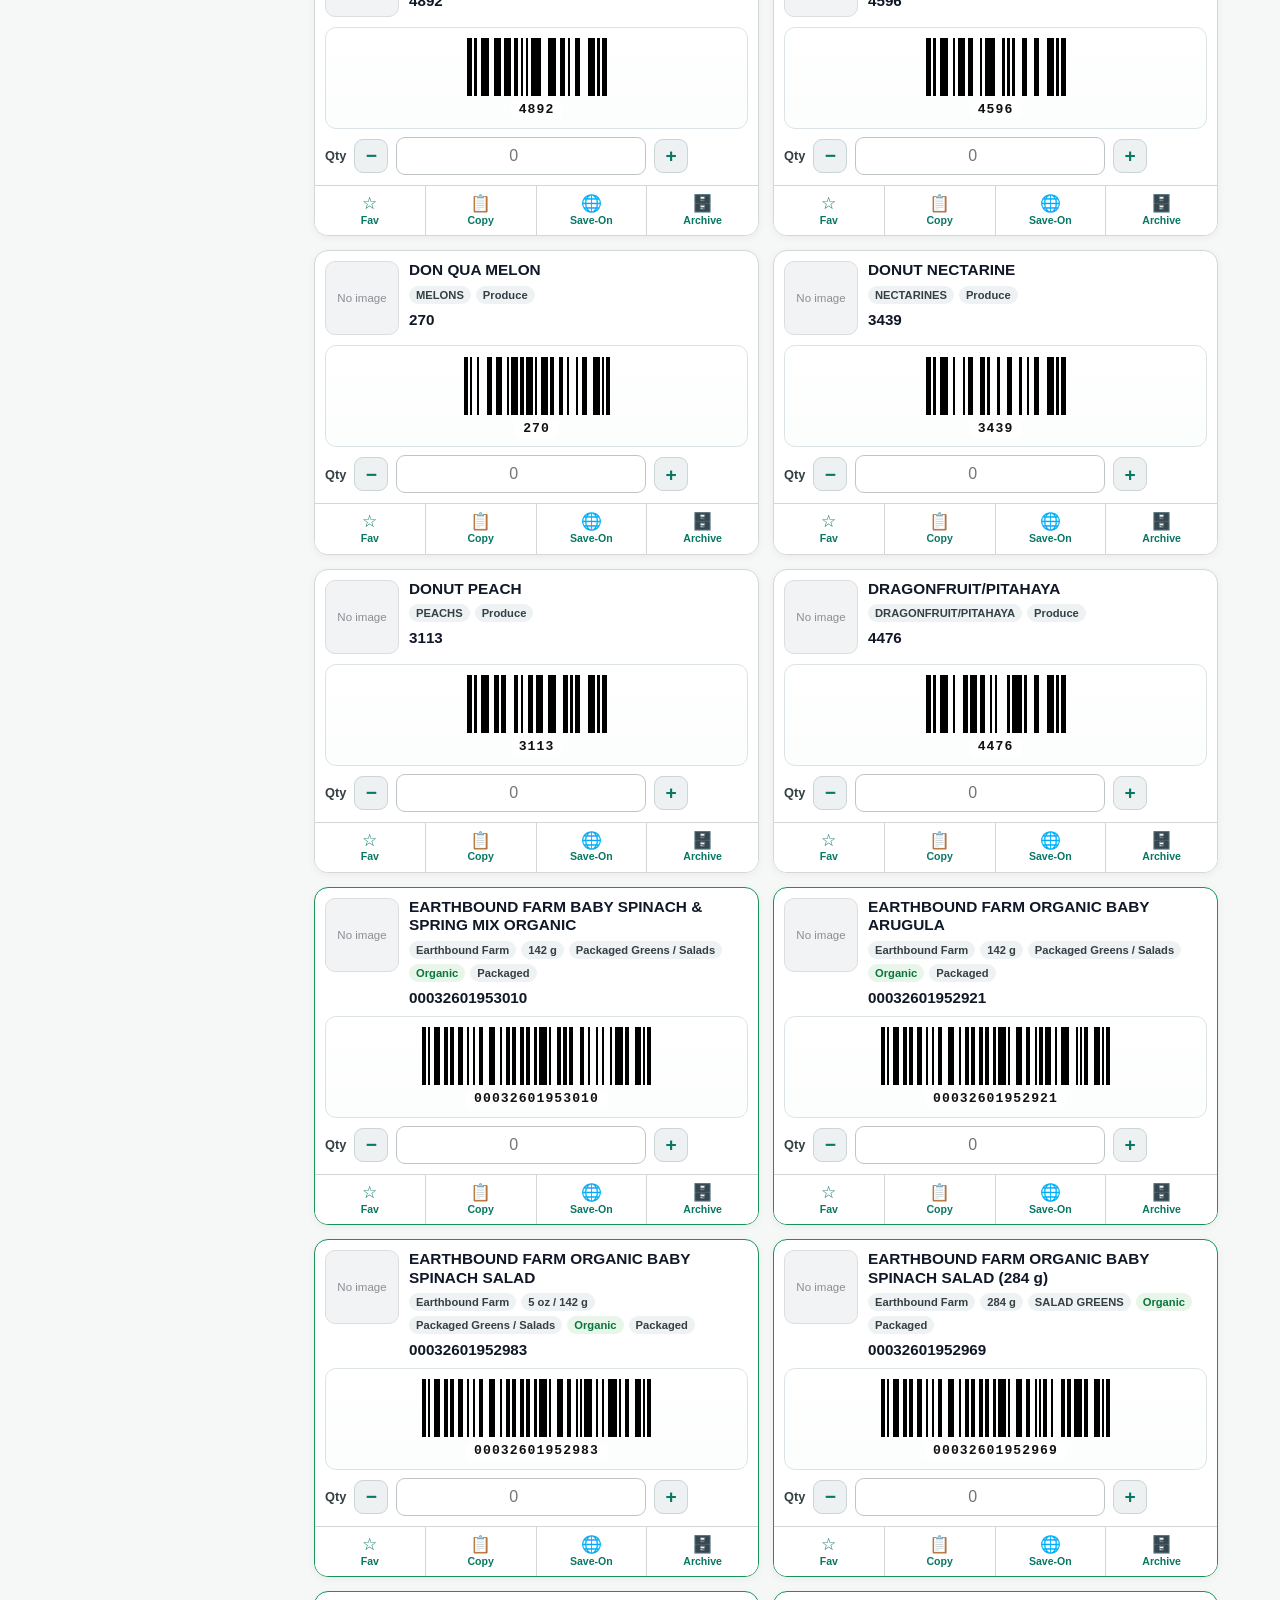
==== commit 3fab640b: "added shrink feature" ====
--- a/index.html
+++ b/index.html
@@ -89,6 +89,7 @@
     <button type="button" data-drawer-action="recent"><span class="drawer-icon">◷</span><span>Recent</span></button>
     <div class="drawer-group-title">Work</div>
     <button type="button" data-drawer-action="orders"><span class="drawer-icon">▦</span><span>Order History</span></button>
+    <button type="button" data-drawer-action="shrink"><span class="drawer-icon">↘</span><span>Shrink Count</span></button>
     <button type="button" data-drawer-action="inventory"><span class="drawer-icon">◫</span><span>Inventory</span></button>
     <button type="button" data-drawer-action="missing"><span class="drawer-icon">?</span><span>Missing Items</span></button>
     <button type="button" data-drawer-action="archive"><span class="drawer-icon">▥</span><span>Archive</span></button>
@@ -355,6 +356,49 @@
   <section id="ordersView" class="view">
 <section class="panel section-head"><h2>Orders</h2><p>Today's regular order workflow: record back stock, prepare final order, then mark it placed.</p><div class="order-actions"><button id="continueOrderBtn" type="button">Continue</button><button id="markOrderPlacedBtn" type="button">Mark Placed</button><button id="unlockOrderBtn" type="button">Adjust Order</button></div></section>
 <section class="dashboard-grid"><article class="dashboard-card"><h3>Status</h3><p><span id="orderSessionStatus">Draft</span></p><button id="ordersQuickMarkPlacedBtn" type="button">Mark Placed</button></article><article class="dashboard-card"><h3>Back Stock</h3><p><span id="orderBackCount">0</span> items</p><button id="ordersBackStockBtn" type="button">Open Back Stock</button></article><article class="dashboard-card"><h3>Final Order</h3><p><span id="orderFinalCount">0</span> items</p><button id="ordersFinalOrderBtn" type="button">Open Final Order</button></article></section><section id="ordersHistoryInline" class="order-history-list"></section></section>
+<section id="shrinkView" class="view shrink-view">
+  <section class="panel section-head">
+    <h2>Shrink Count</h2>
+    <p>Search or scan a product, then record how much is being removed as shrink today.</p>
+  </section>
+
+  <section class="panel shrink-search-panel">
+    <label class="shrink-search-wrap" for="shrinkSearchInput">
+      <span class="shrink-search-icon" aria-hidden="true">⌕</span>
+      <input id="shrinkSearchInput" type="search" placeholder="Search by item name, PLU, barcode or brand" autocomplete="off" aria-label="Search products for shrink">
+      <button id="shrinkScanBtn" class="shrink-scan-btn" type="button" title="Scan barcode" aria-label="Scan barcode for shrink">📷</button>
+      <button id="shrinkClearSearchBtn" class="shrink-search-clear" type="button" aria-label="Clear shrink search" hidden>×</button>
+    </label>
+    <div class="shrink-search-meta">
+      <span id="shrinkSearchCount">Search the catalog to begin</span>
+      <small>Uses the same local product catalog as Lookup.</small>
+    </div>
+  </section>
+
+  <section id="shrinkSelectedProduct" class="shrink-selected-product" hidden aria-live="polite"></section>
+
+  <section id="shrinkSearchResults" class="shrink-search-results" aria-live="polite">
+    <section class="message shrink-placeholder">
+      <strong>Find an item to record.</strong>
+      <span>Search or scan a product, then enter the quantity being shrunk.</span>
+    </section>
+  </section>
+
+  <section class="panel shrink-today-panel">
+    <div class="shrink-section-head">
+      <div><span class="dashboard-card-kicker">TODAY</span><h3>Today's Shrink</h3></div>
+      <span id="shrinkTodayCount" class="status-badge">0 items</span>
+    </div>
+    <div id="shrinkTodayList" class="shrink-today-list"></div>
+  </section>
+
+  <section class="panel shrink-history-panel">
+    <div class="shrink-section-head">
+      <div><span class="dashboard-card-kicker">HISTORY</span><h3>Previous Shrink Counts</h3></div>
+    </div>
+    <div id="shrinkHistoryList" class="shrink-history-list"></div>
+  </section>
+</section>
 <section id="inventoryView" class="view"><section class="panel section-head"><h2>Inventory</h2><p>Future inventory workflow: separate back stock count and final order count.</p></section><section class="message">Inventory module is planned after the order workflow is stable.</section></section>
 </main>
 
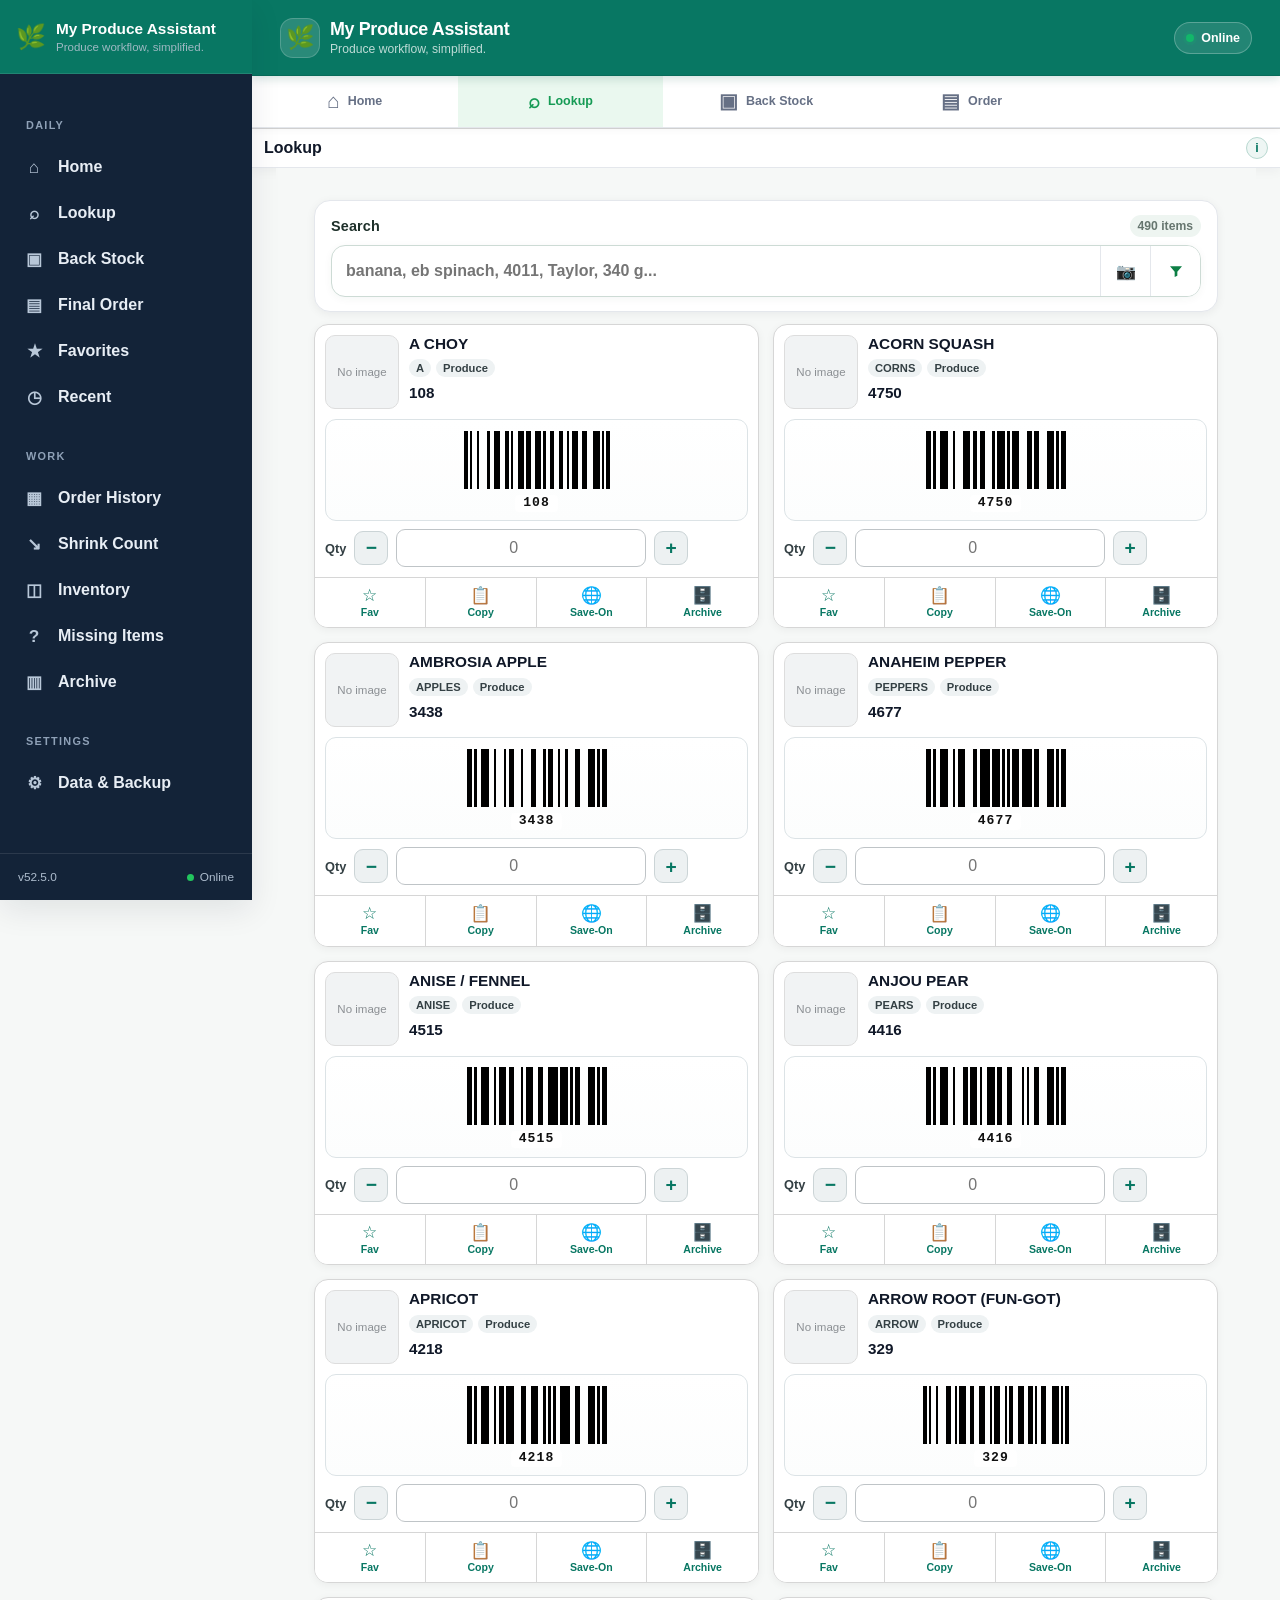
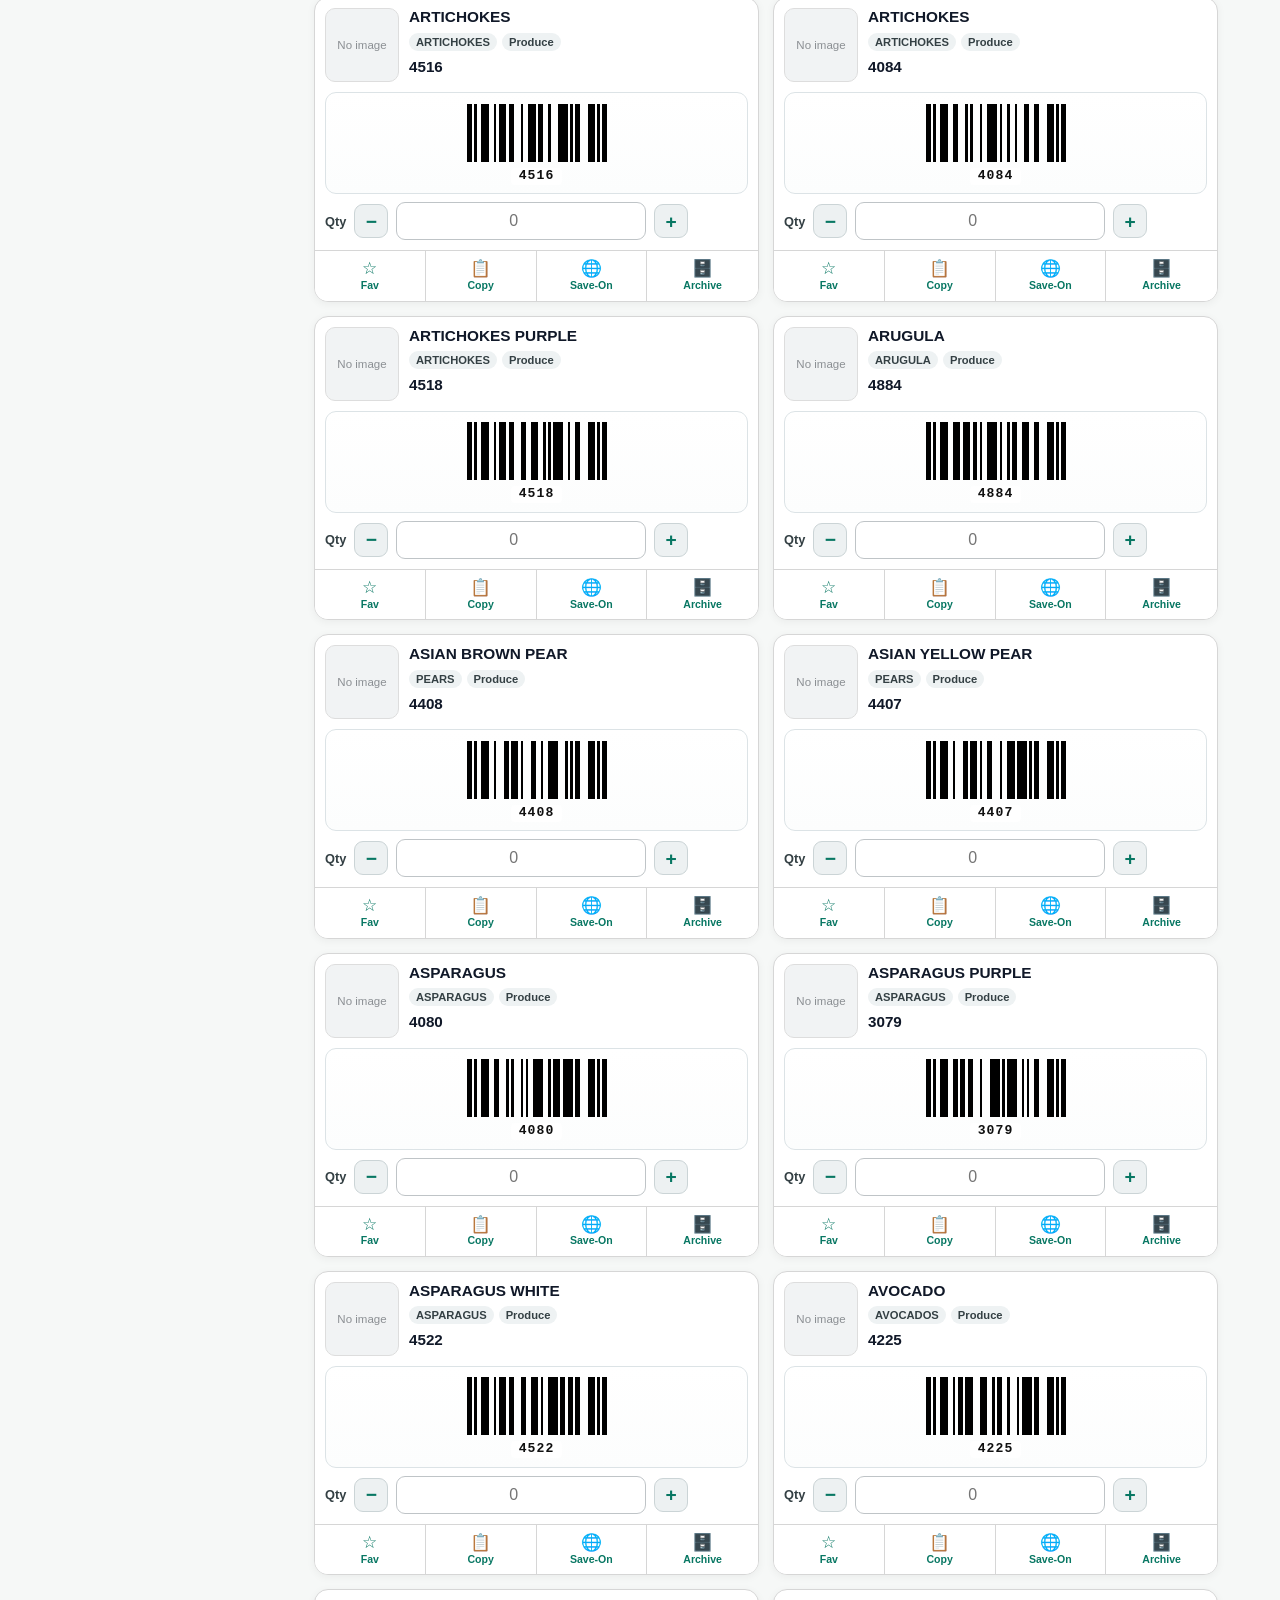
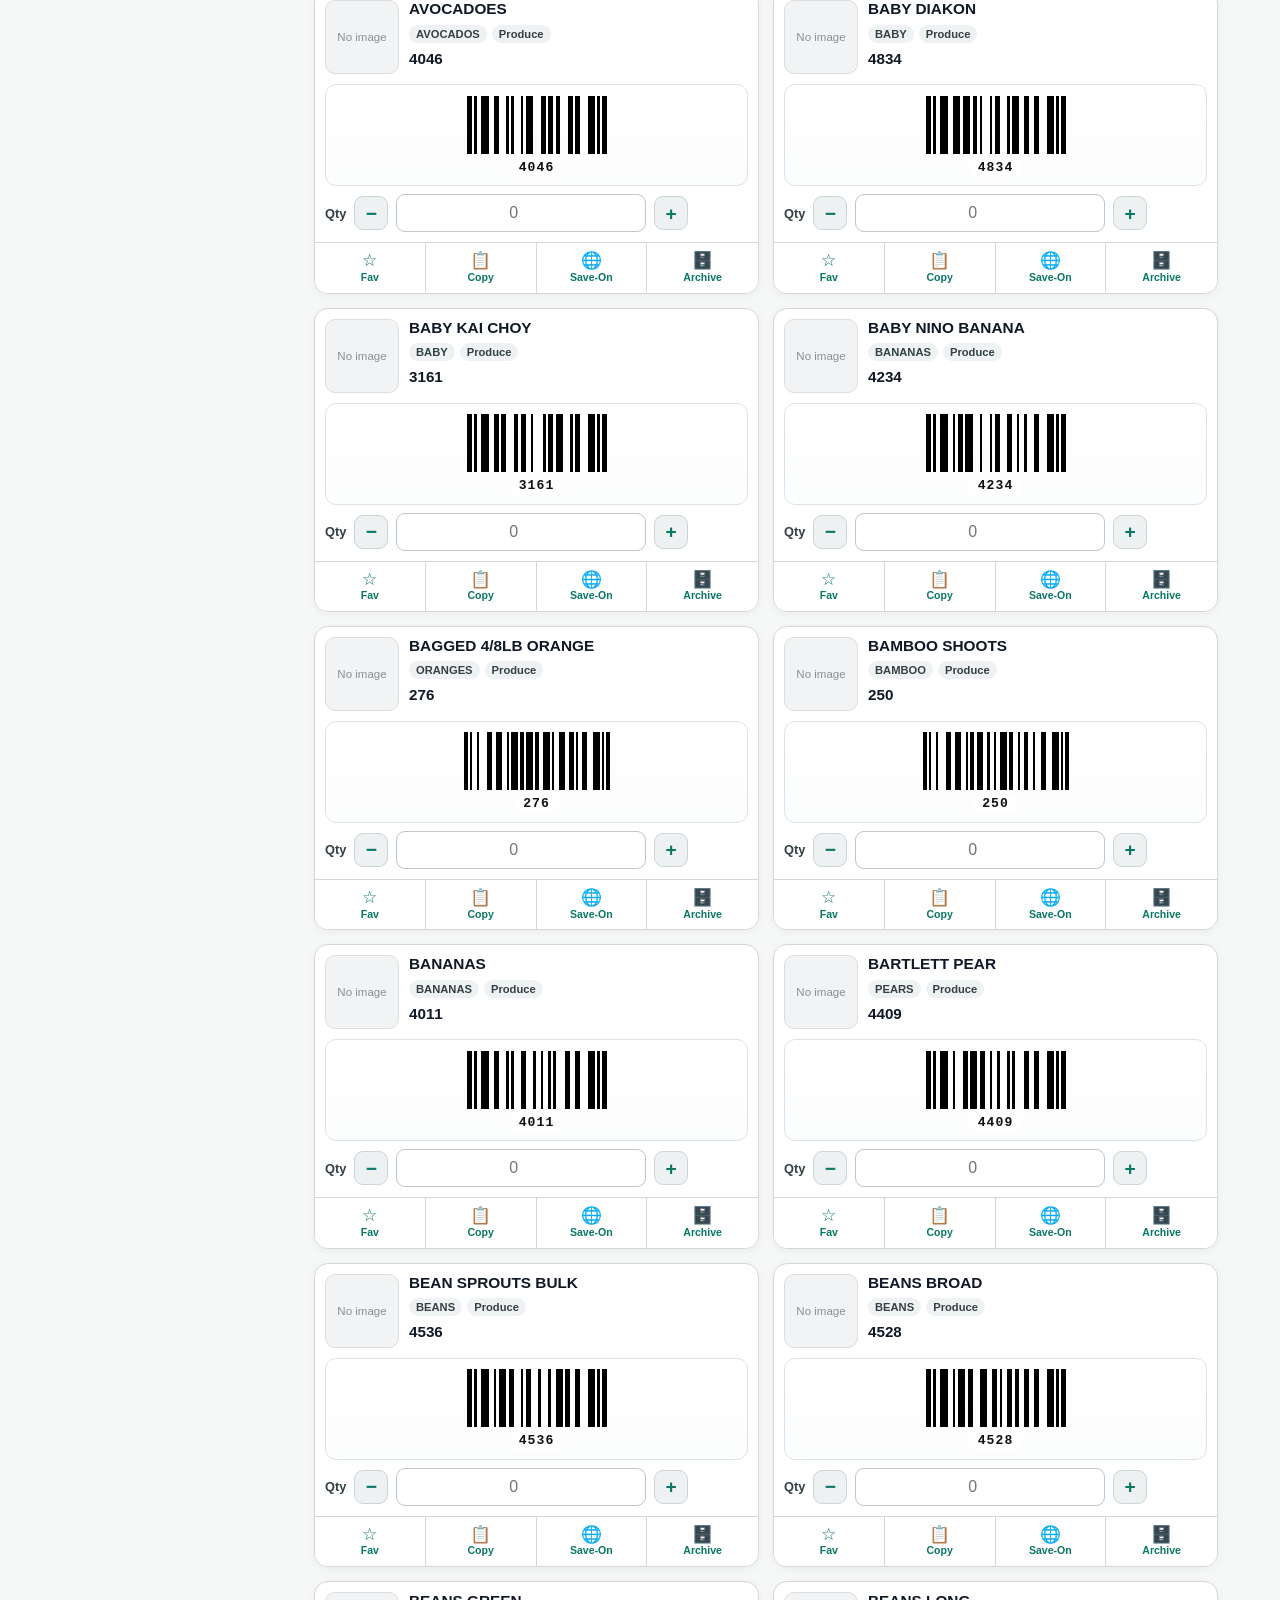
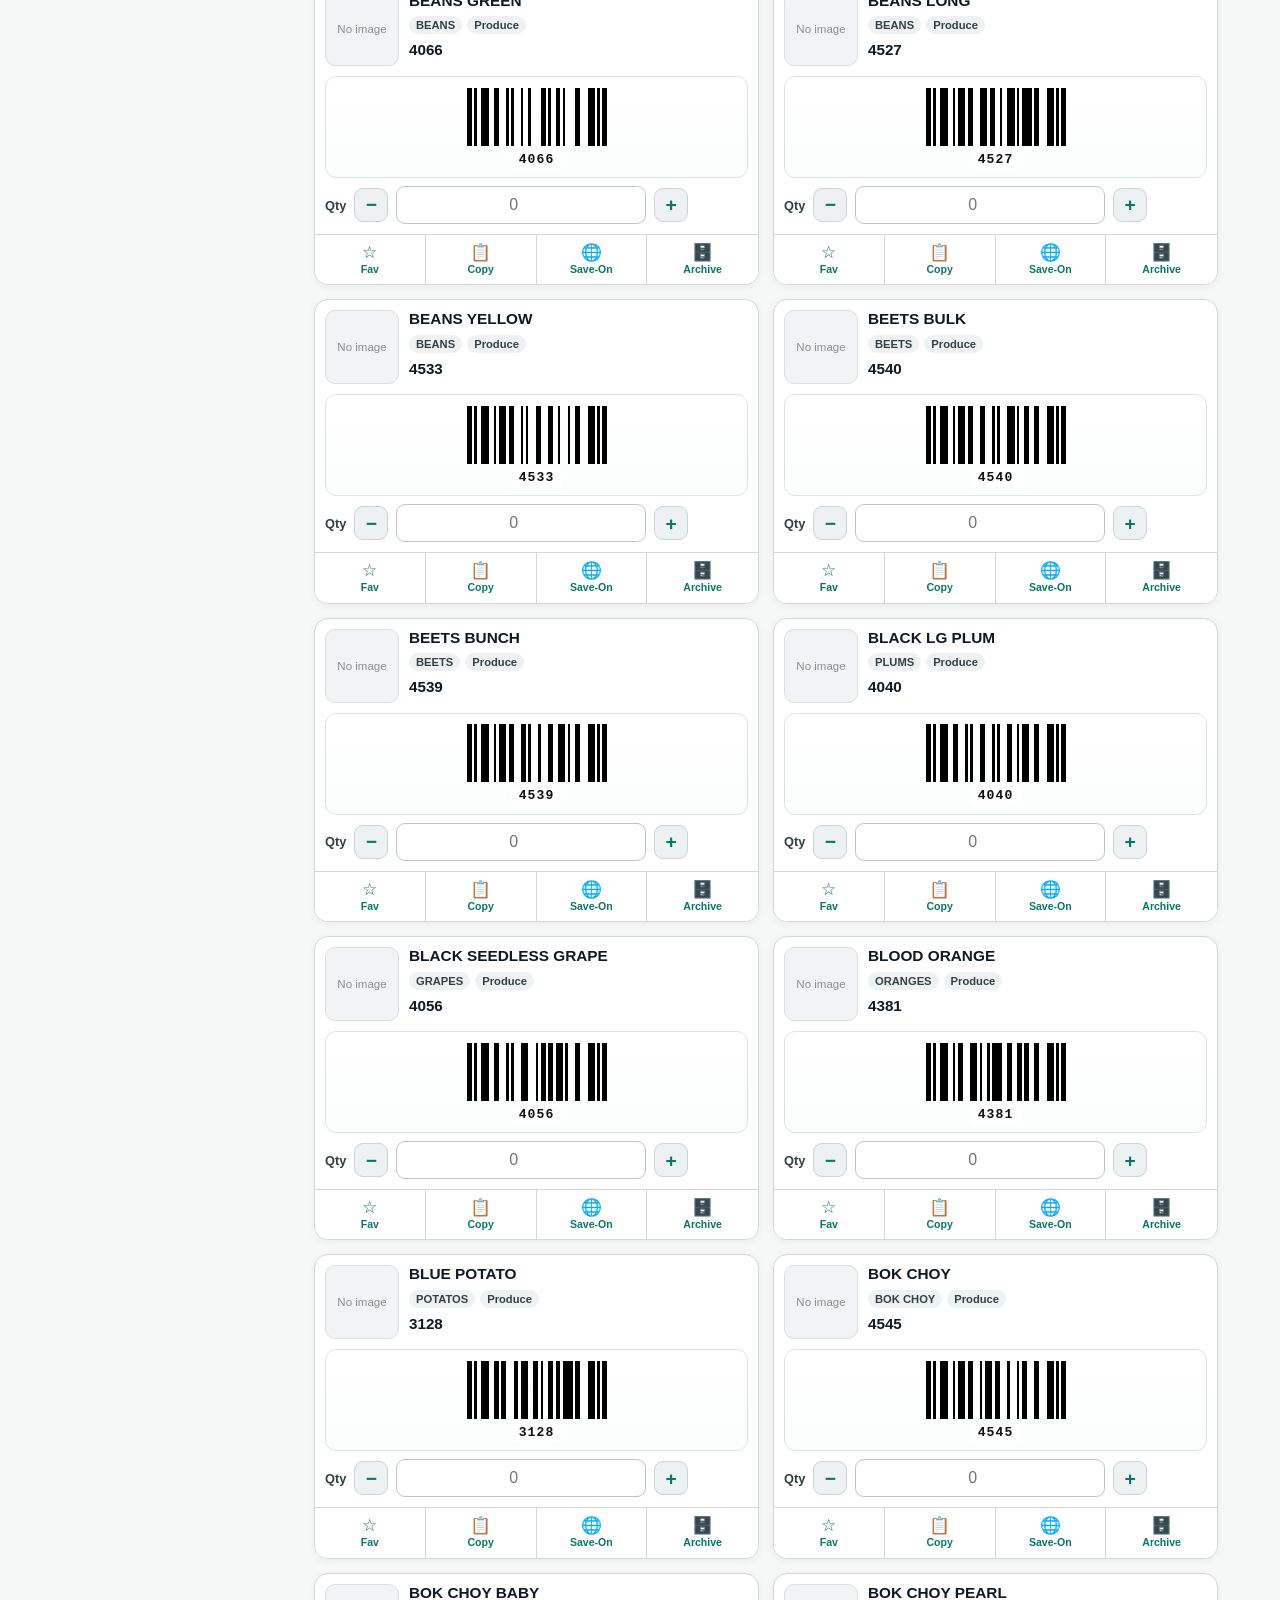
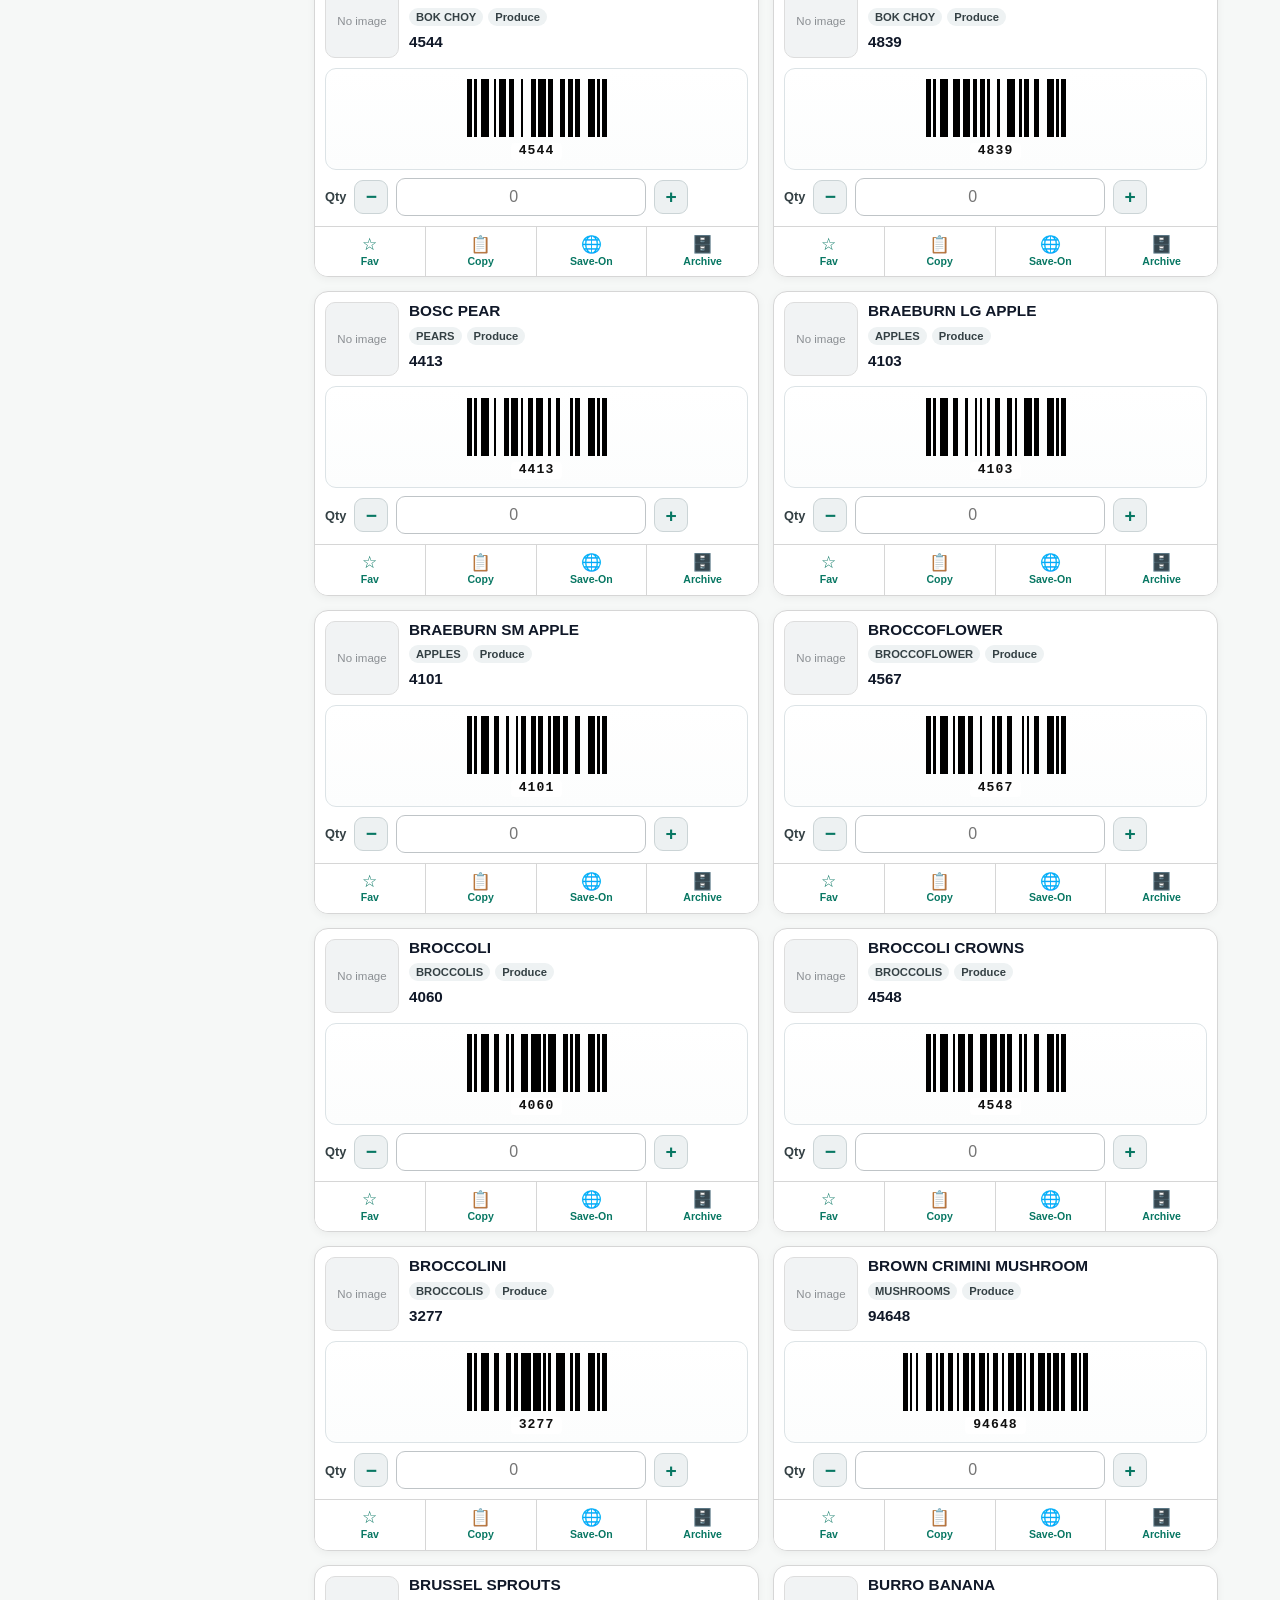
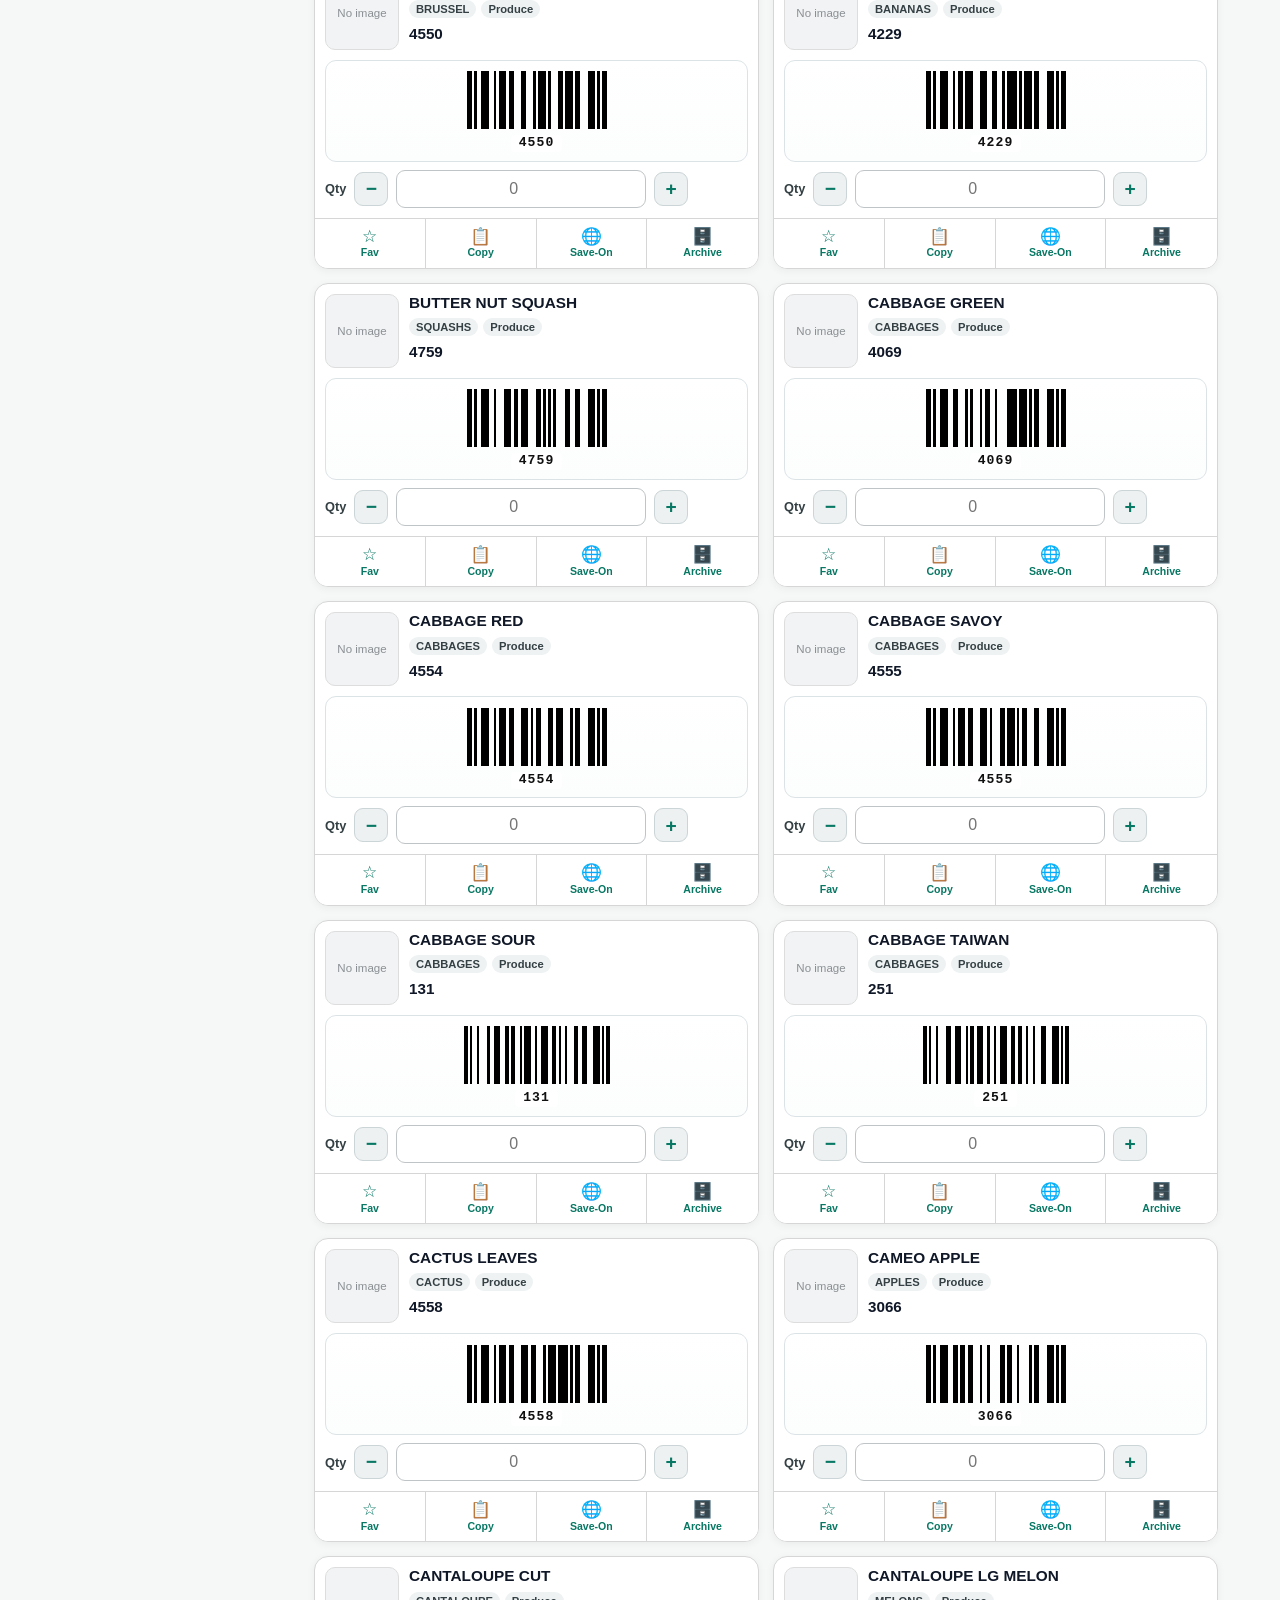
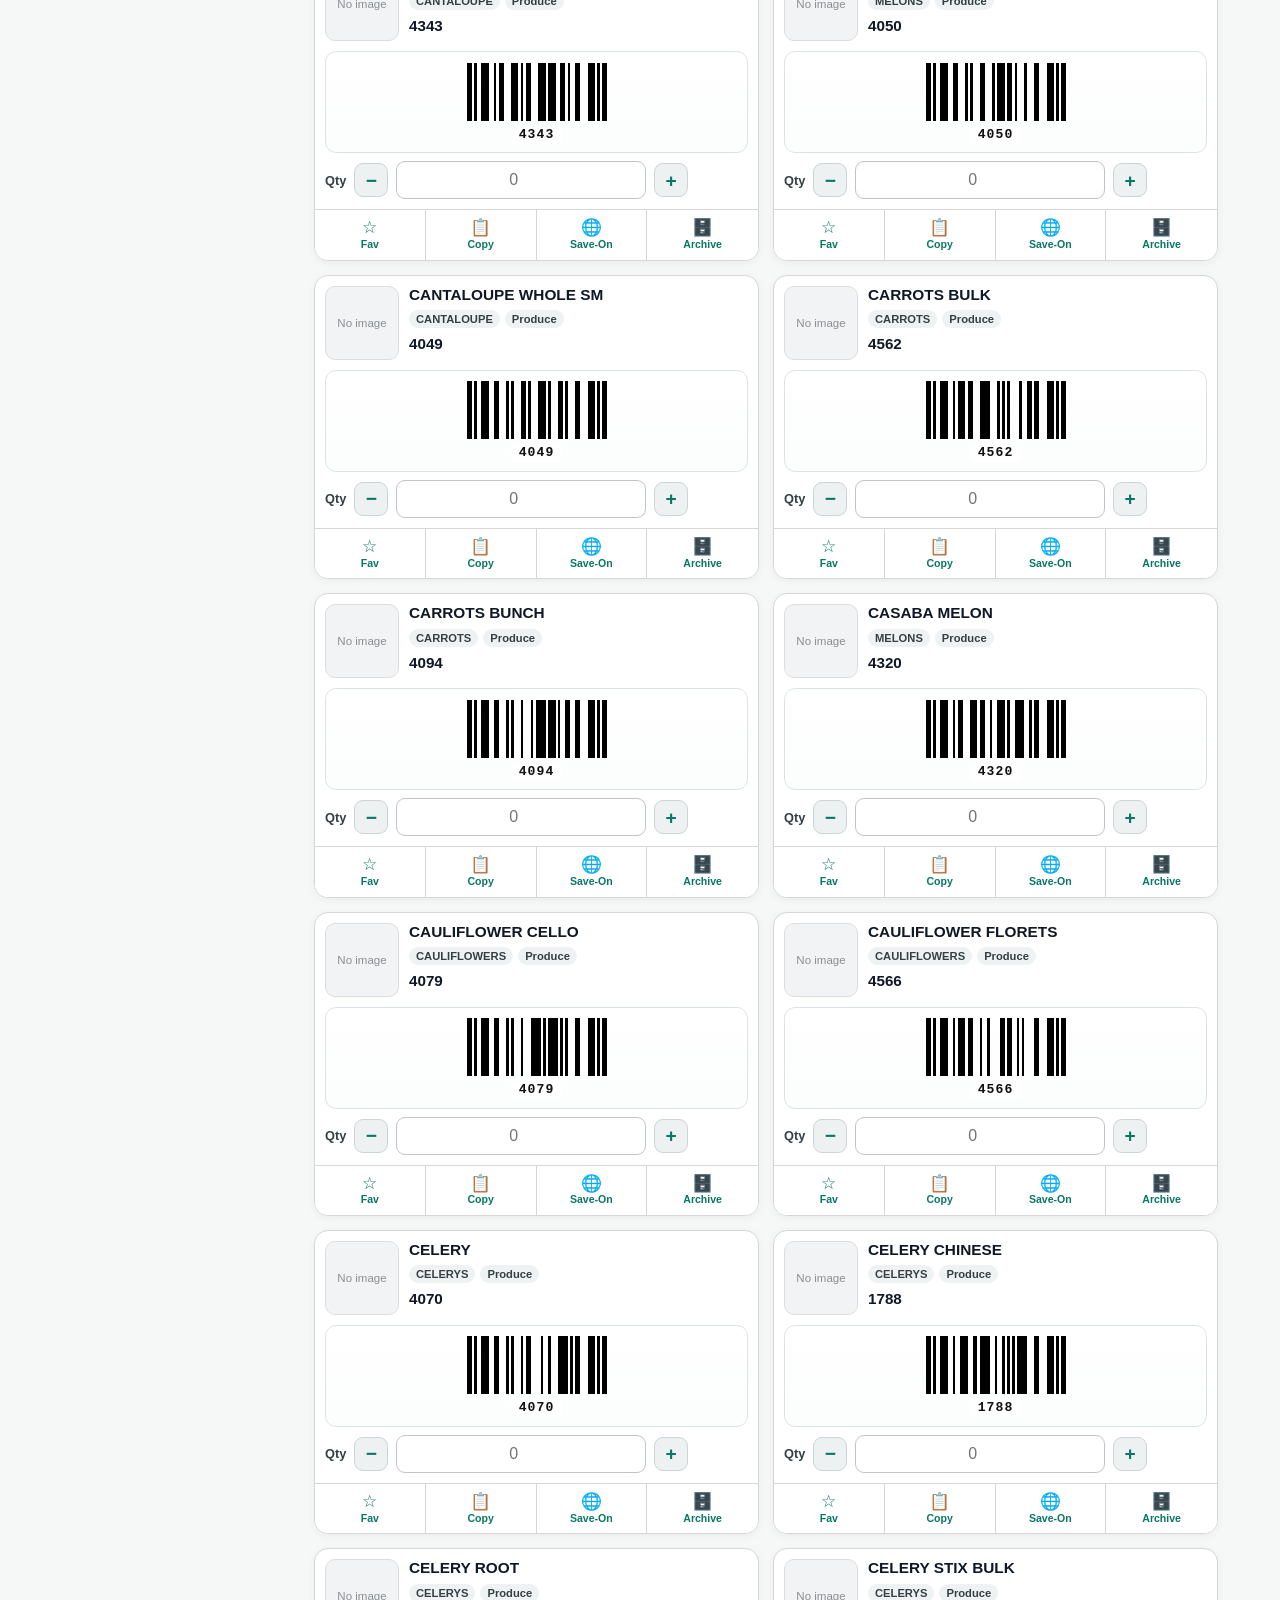
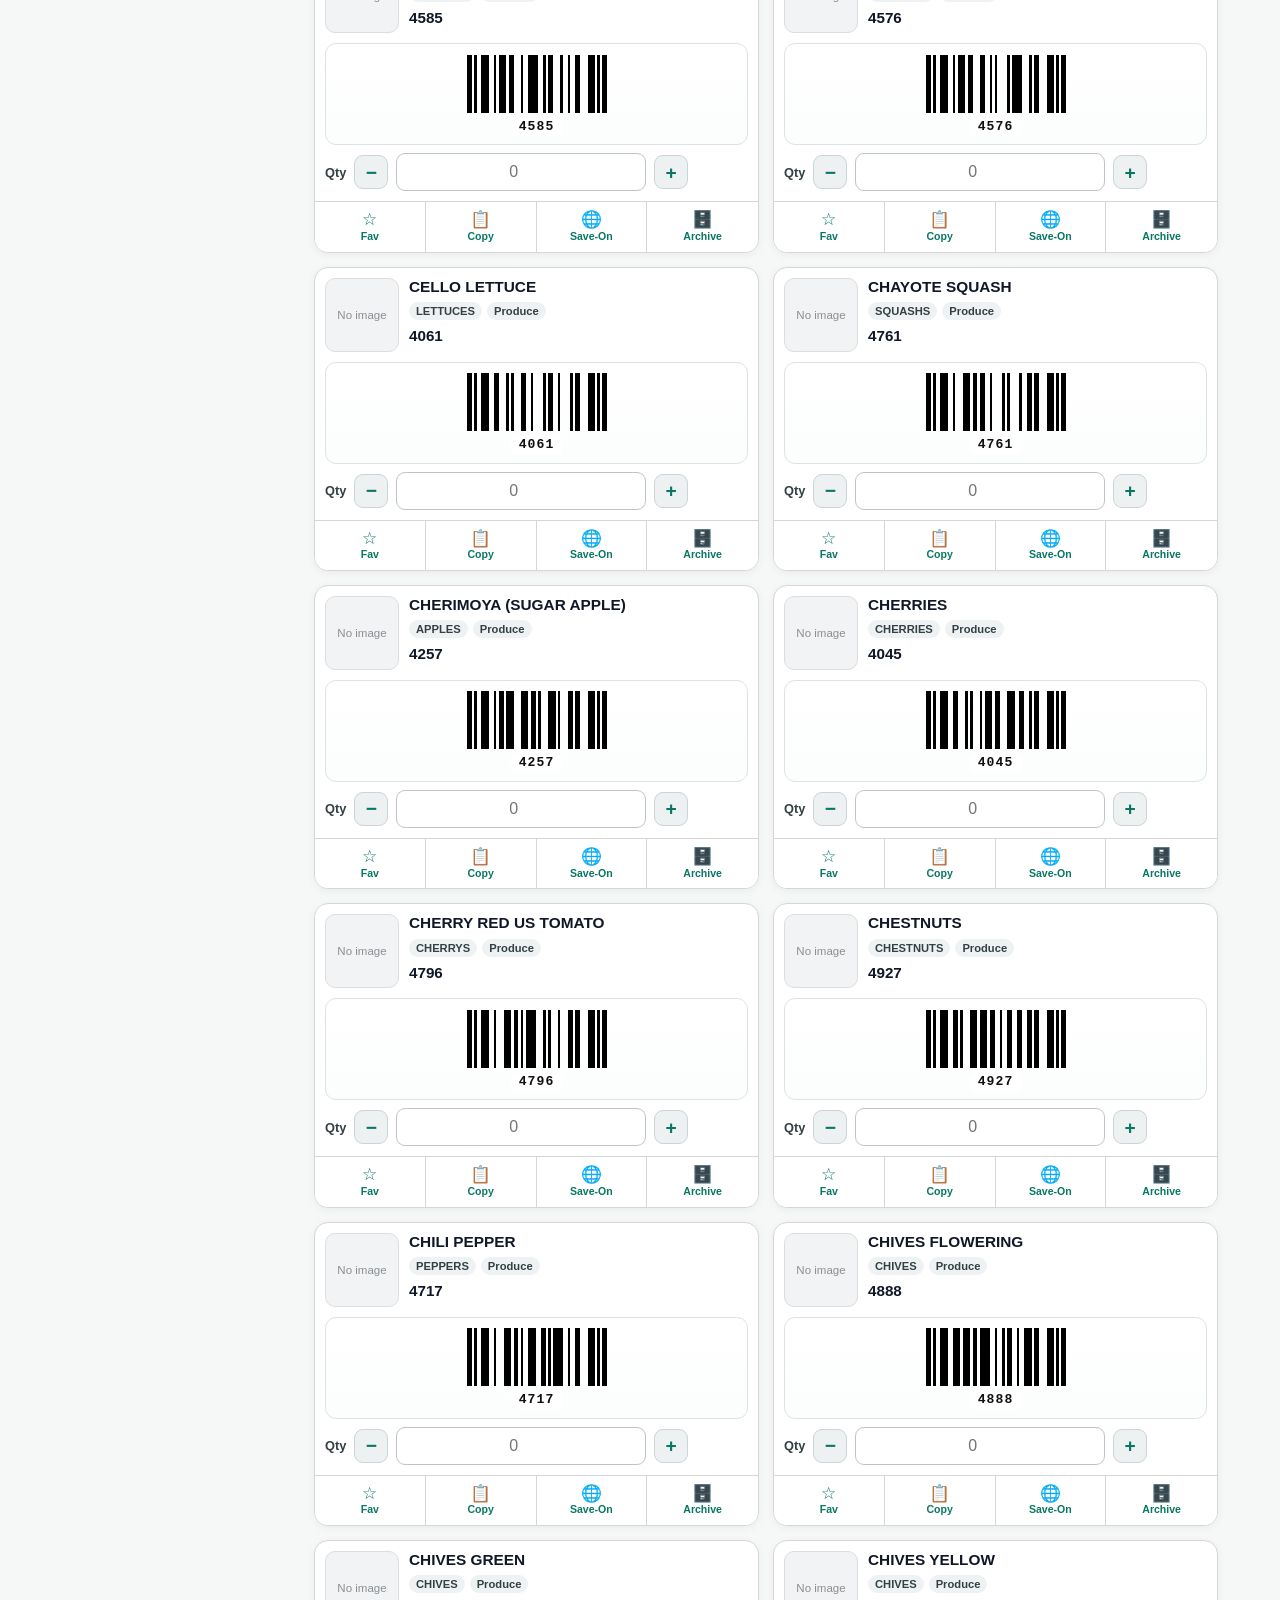
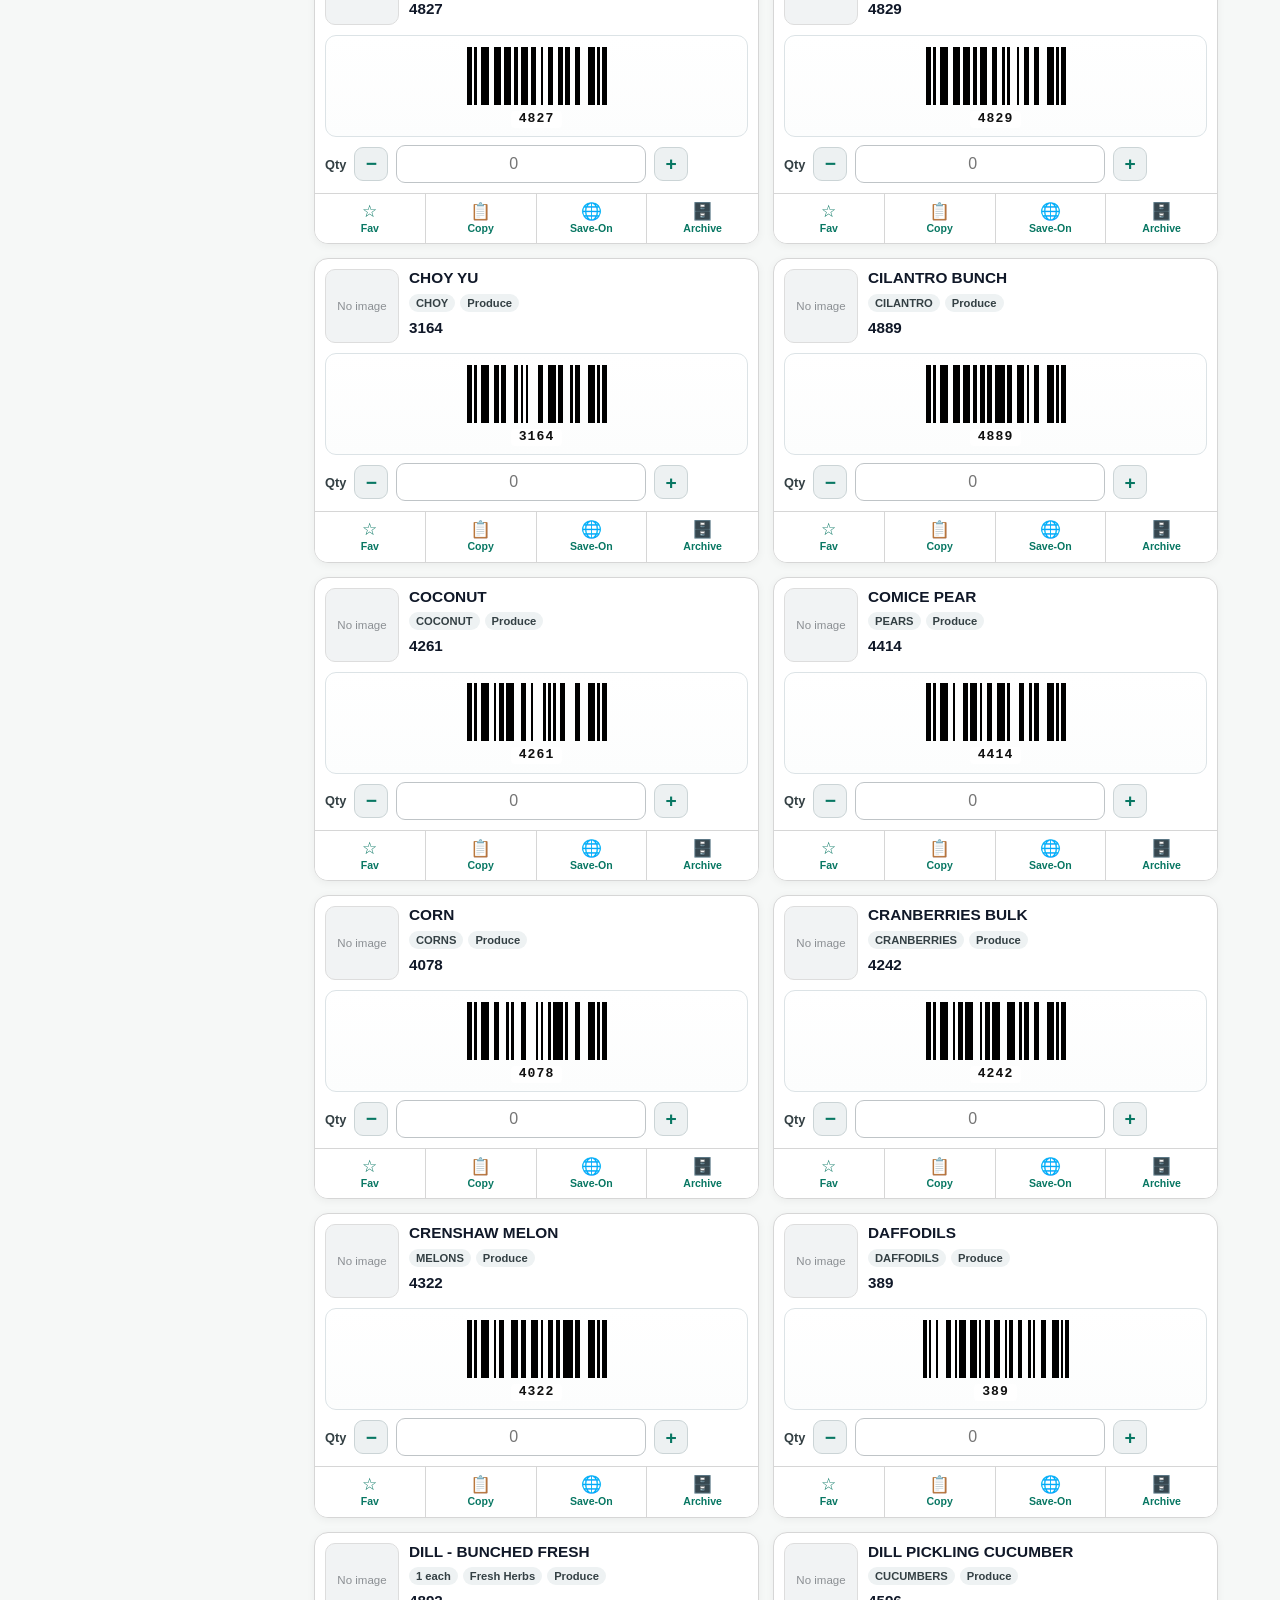
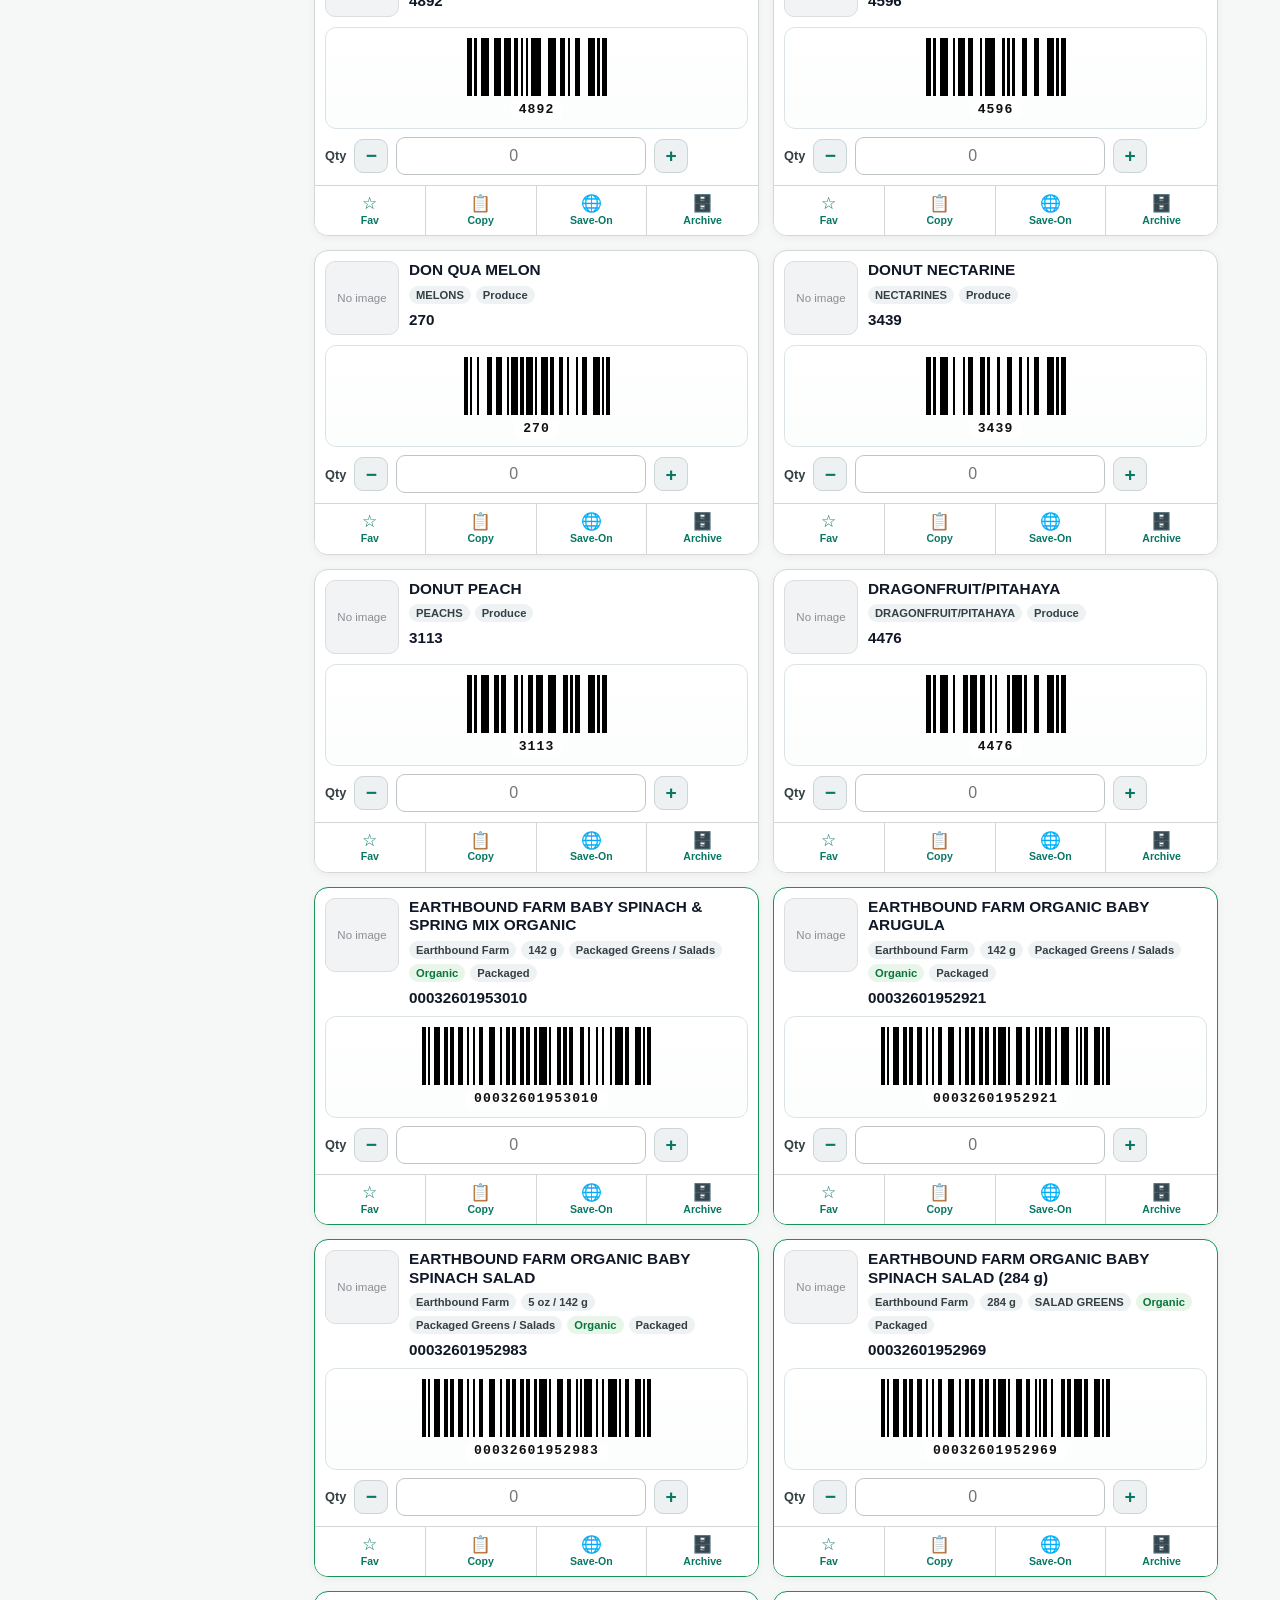
==== commit 5b82303d: "submit shrank items" ====
--- a/index.html
+++ b/index.html
@@ -387,9 +387,10 @@
   <section class="panel shrink-today-panel">
     <div class="shrink-section-head">
       <div><span class="dashboard-card-kicker">TODAY</span><h3>Today's Shrink</h3></div>
-      <span id="shrinkTodayCount" class="status-badge">0 items</span>
+      <div class="shrink-today-head-actions"><span id="shrinkTodayStatus" class="status-badge">Draft</span><span id="shrinkTodayCount" class="status-badge">0 items</span></div>
     </div>
     <div id="shrinkTodayList" class="shrink-today-list"></div>
+    <div class="shrink-submit-bar"><div><strong>Finished counting shrink?</strong><small>Submit to lock today’s shrink records. Submitted records cannot be edited or removed.</small></div><button id="shrinkSubmitBtn" type="button" class="primary">Submit Today’s Shrink</button></div>
   </section>
 
   <section class="panel shrink-history-panel">
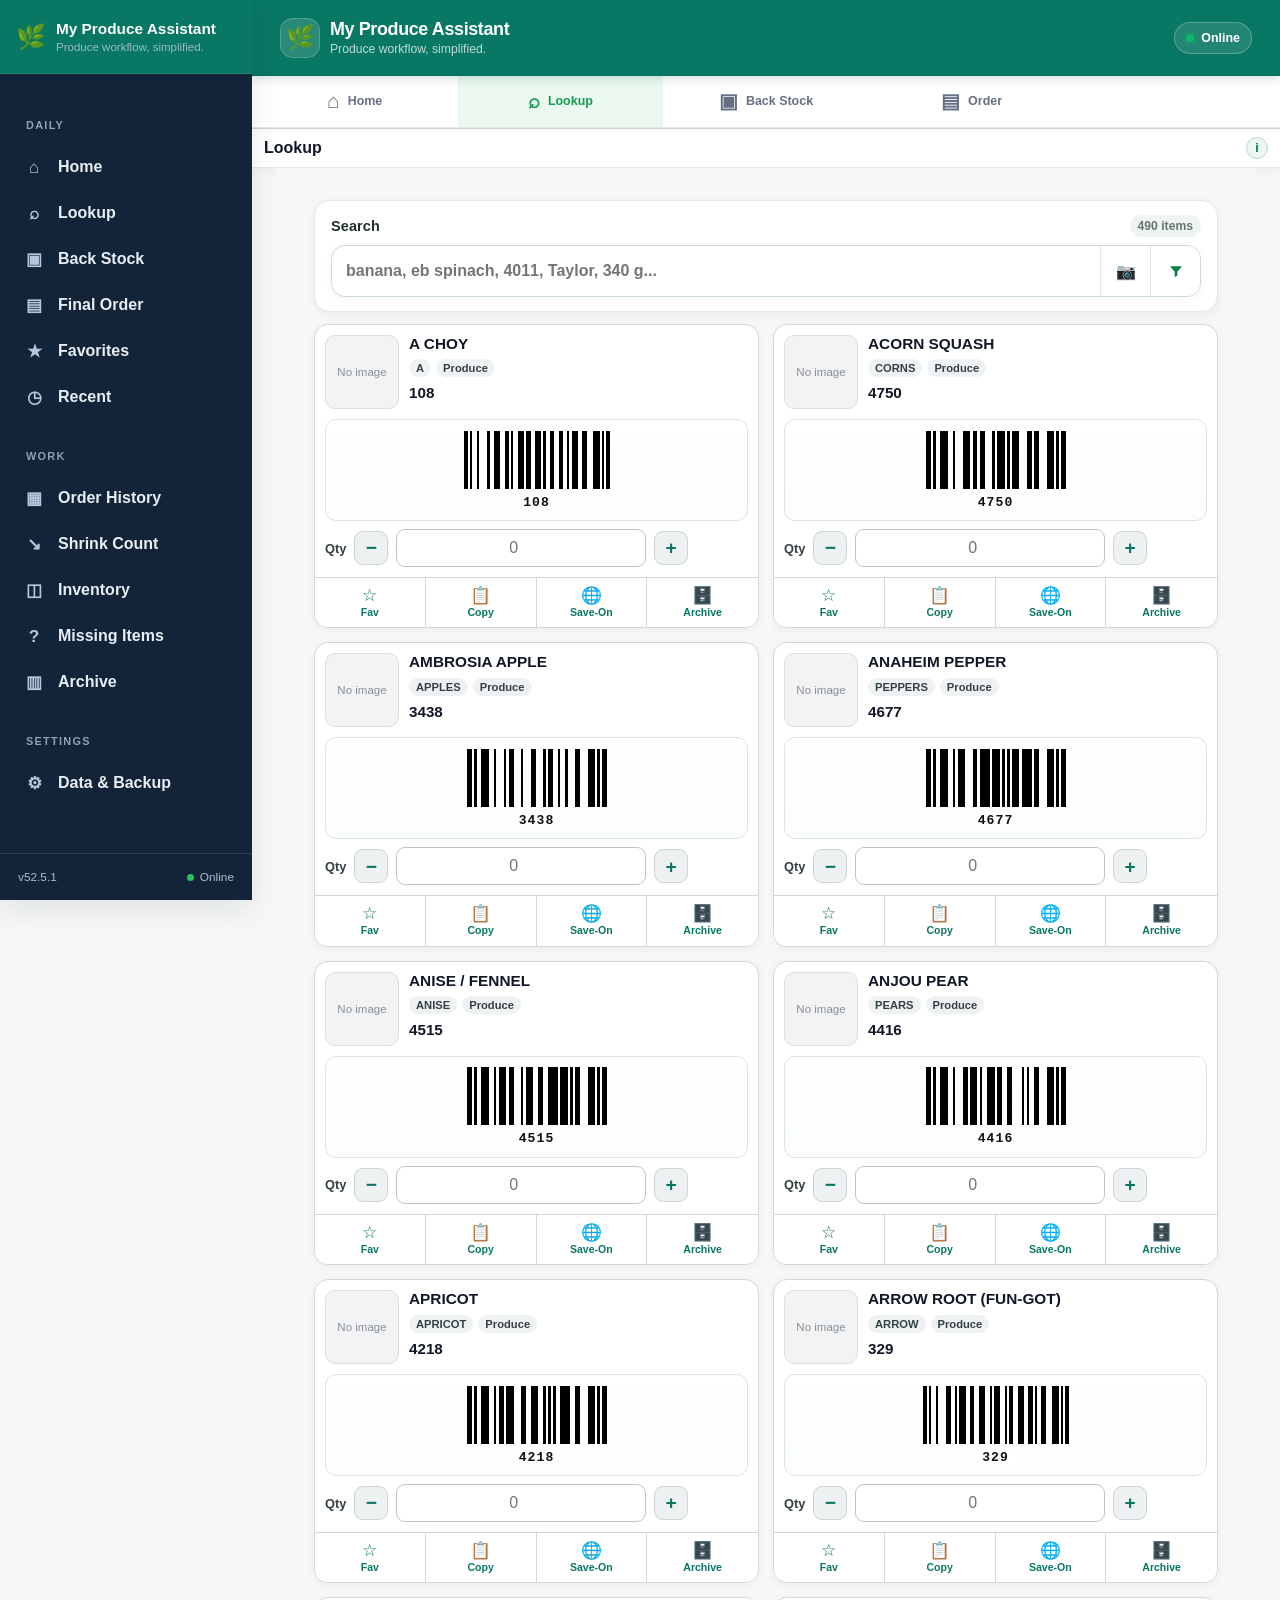
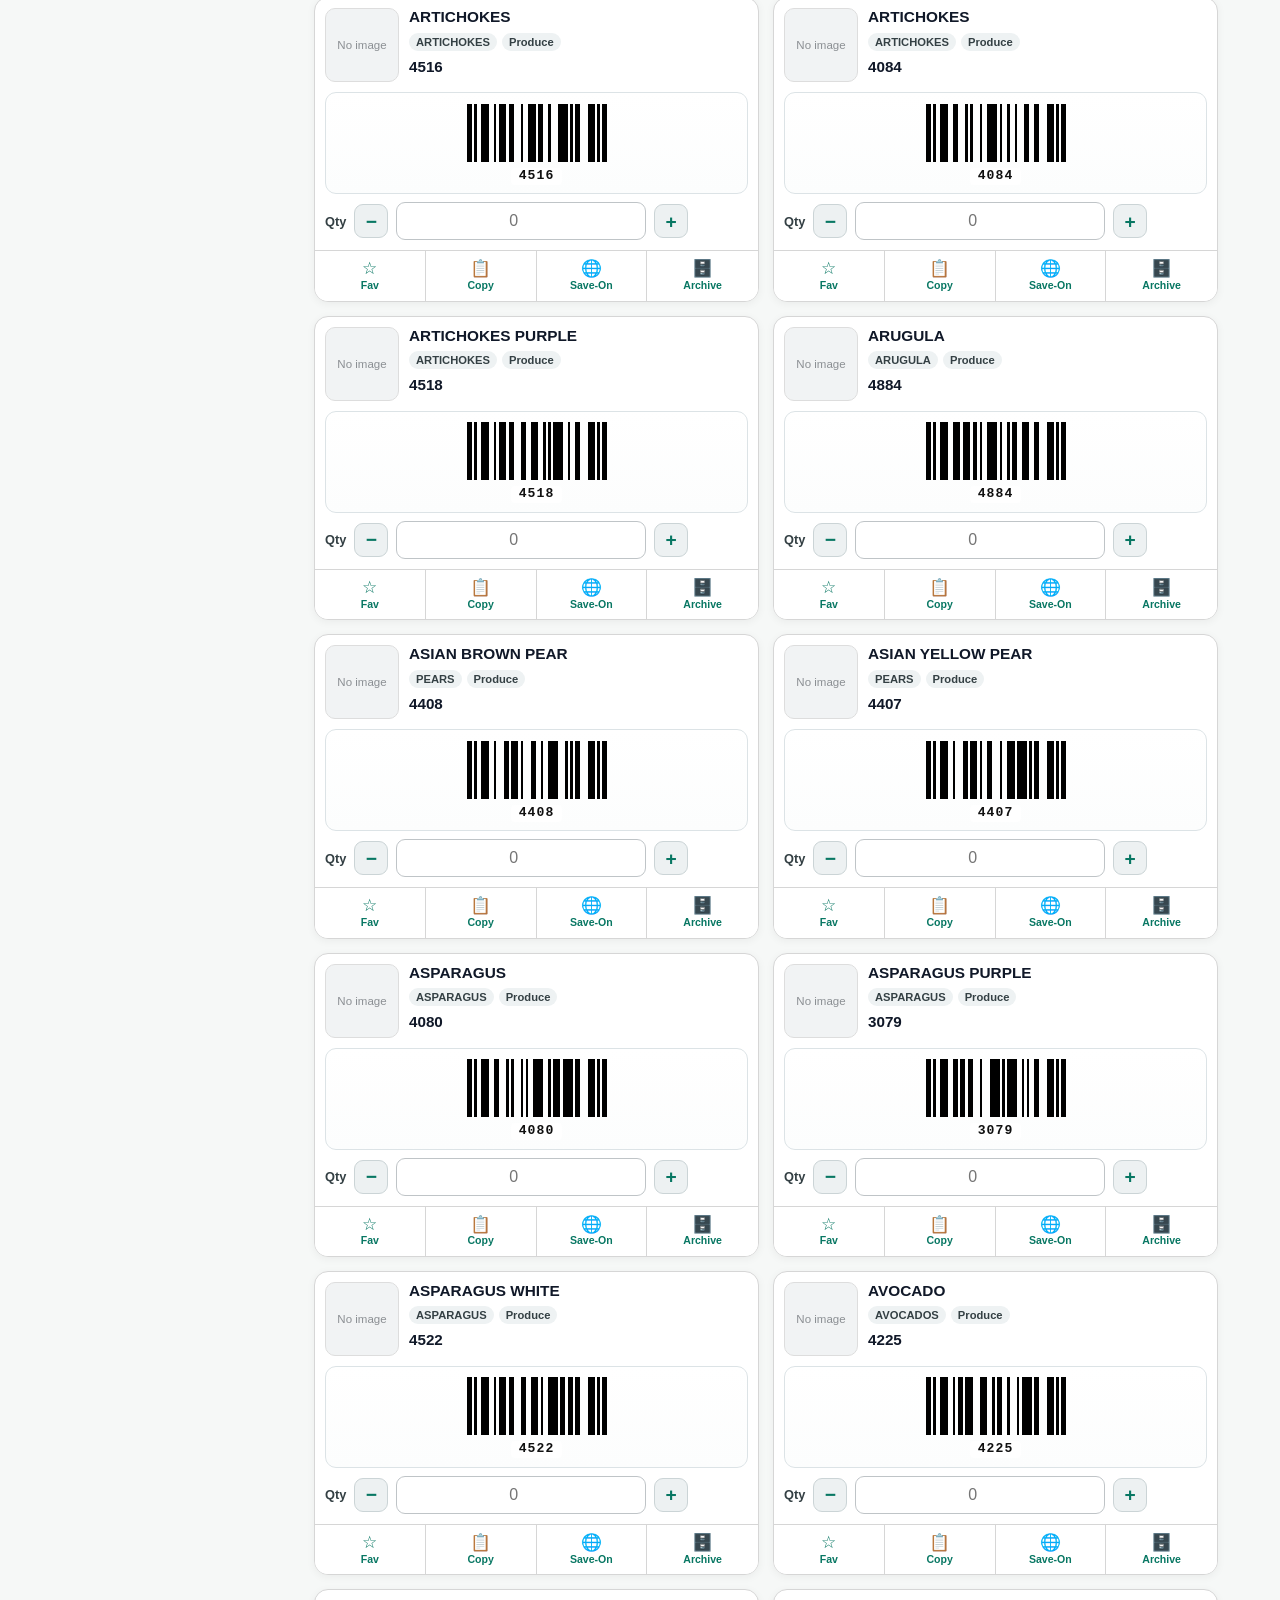
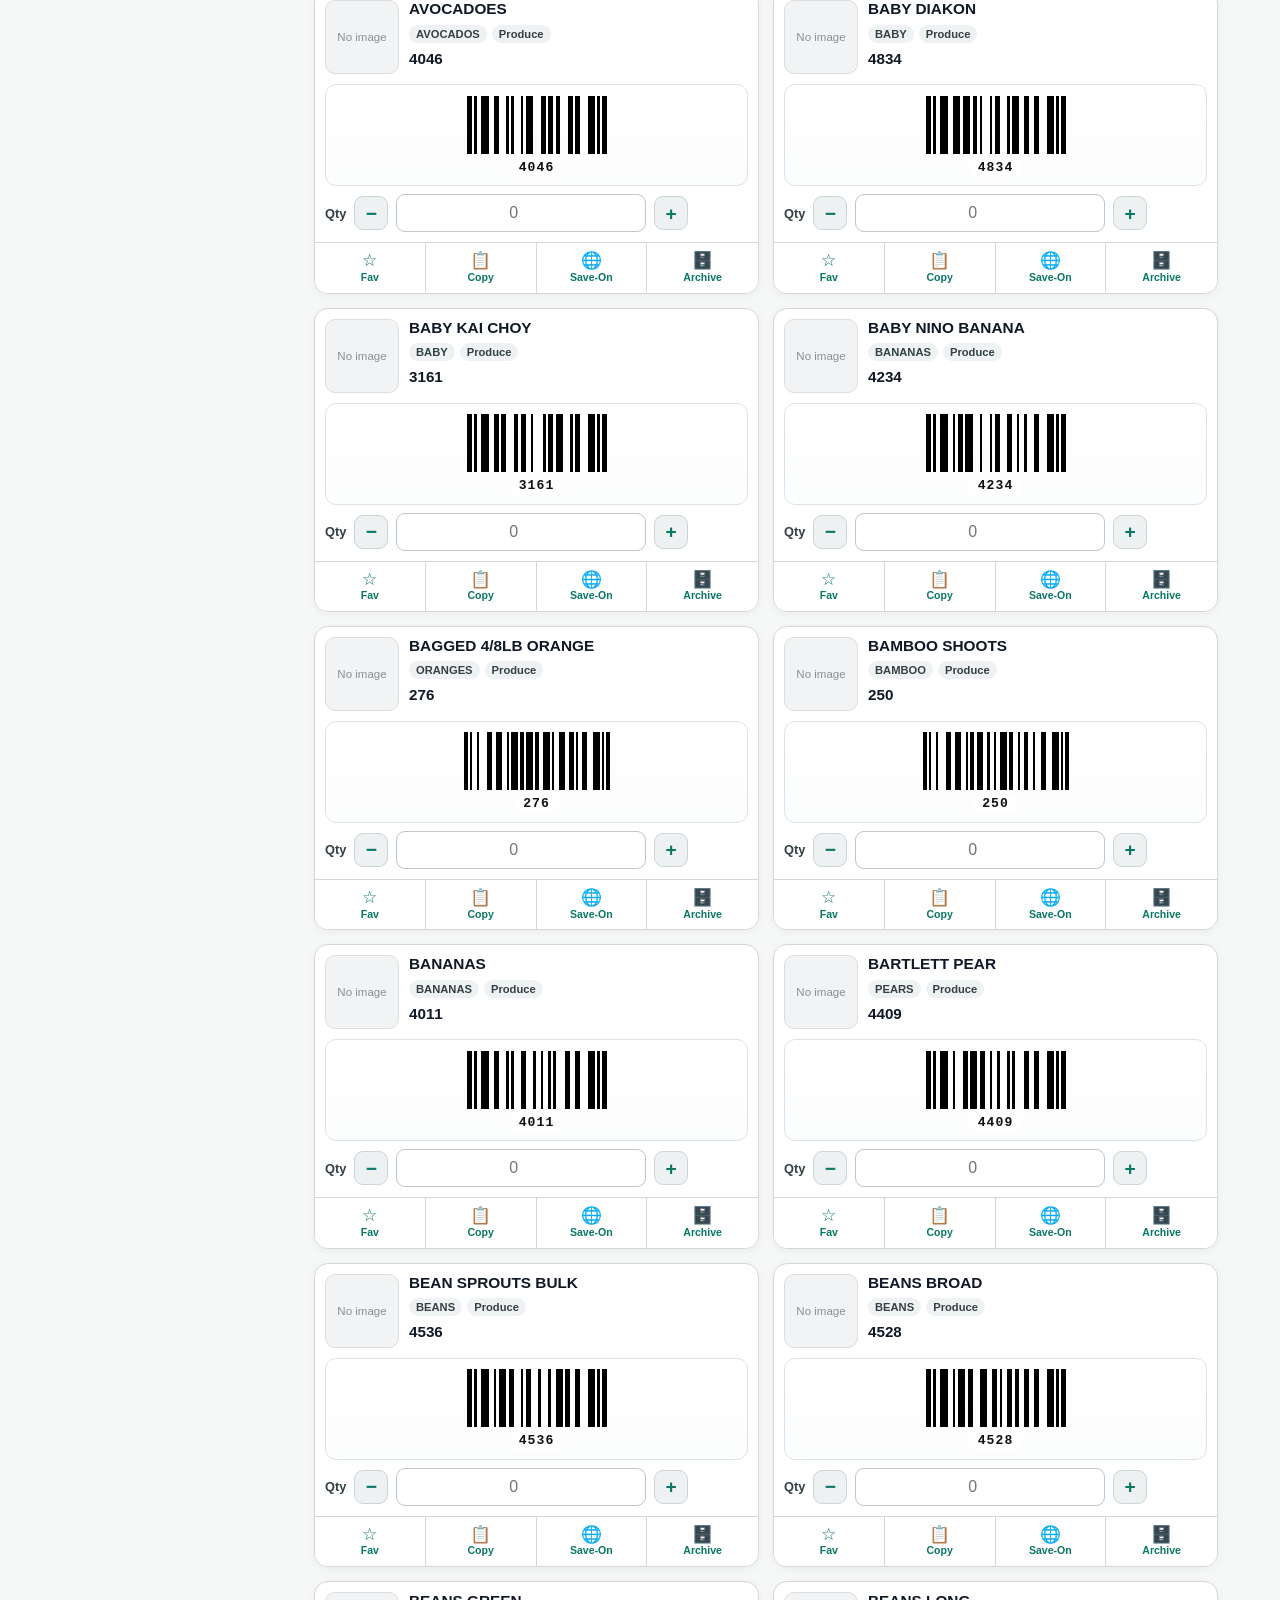
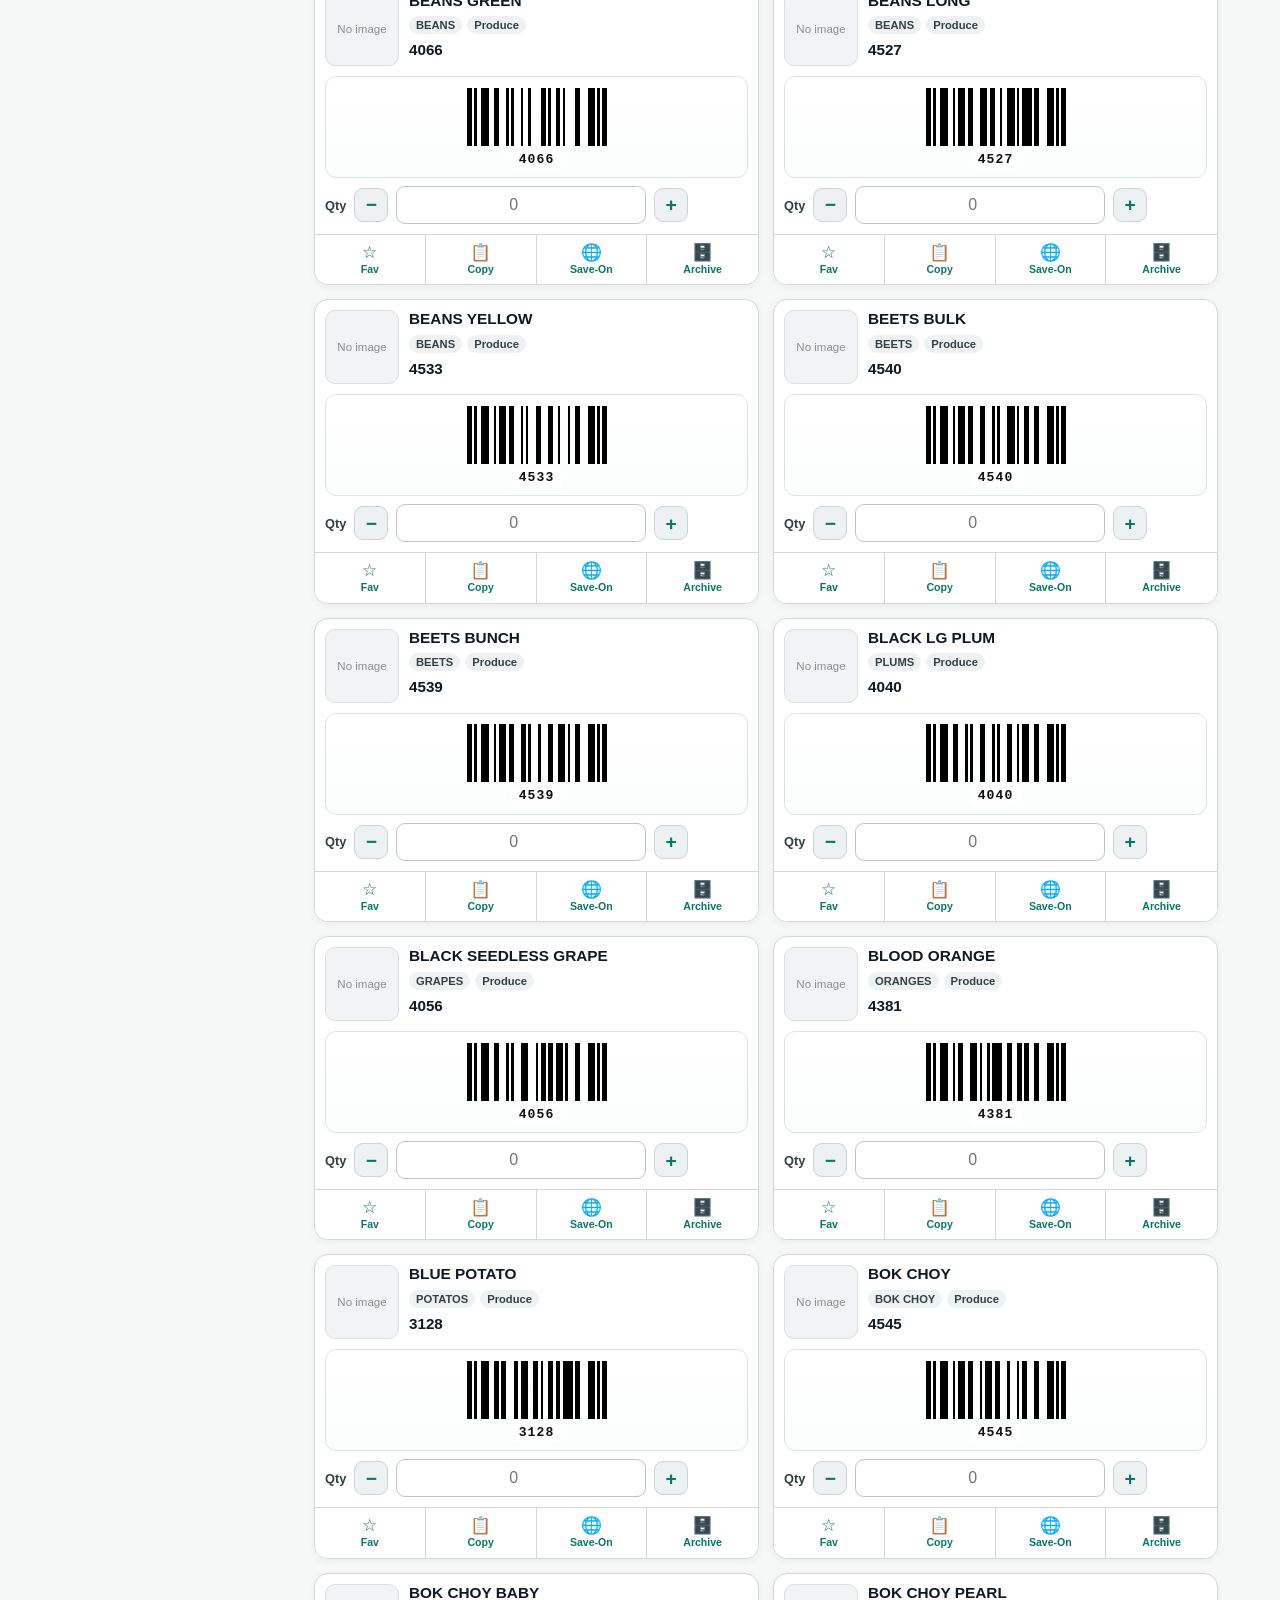
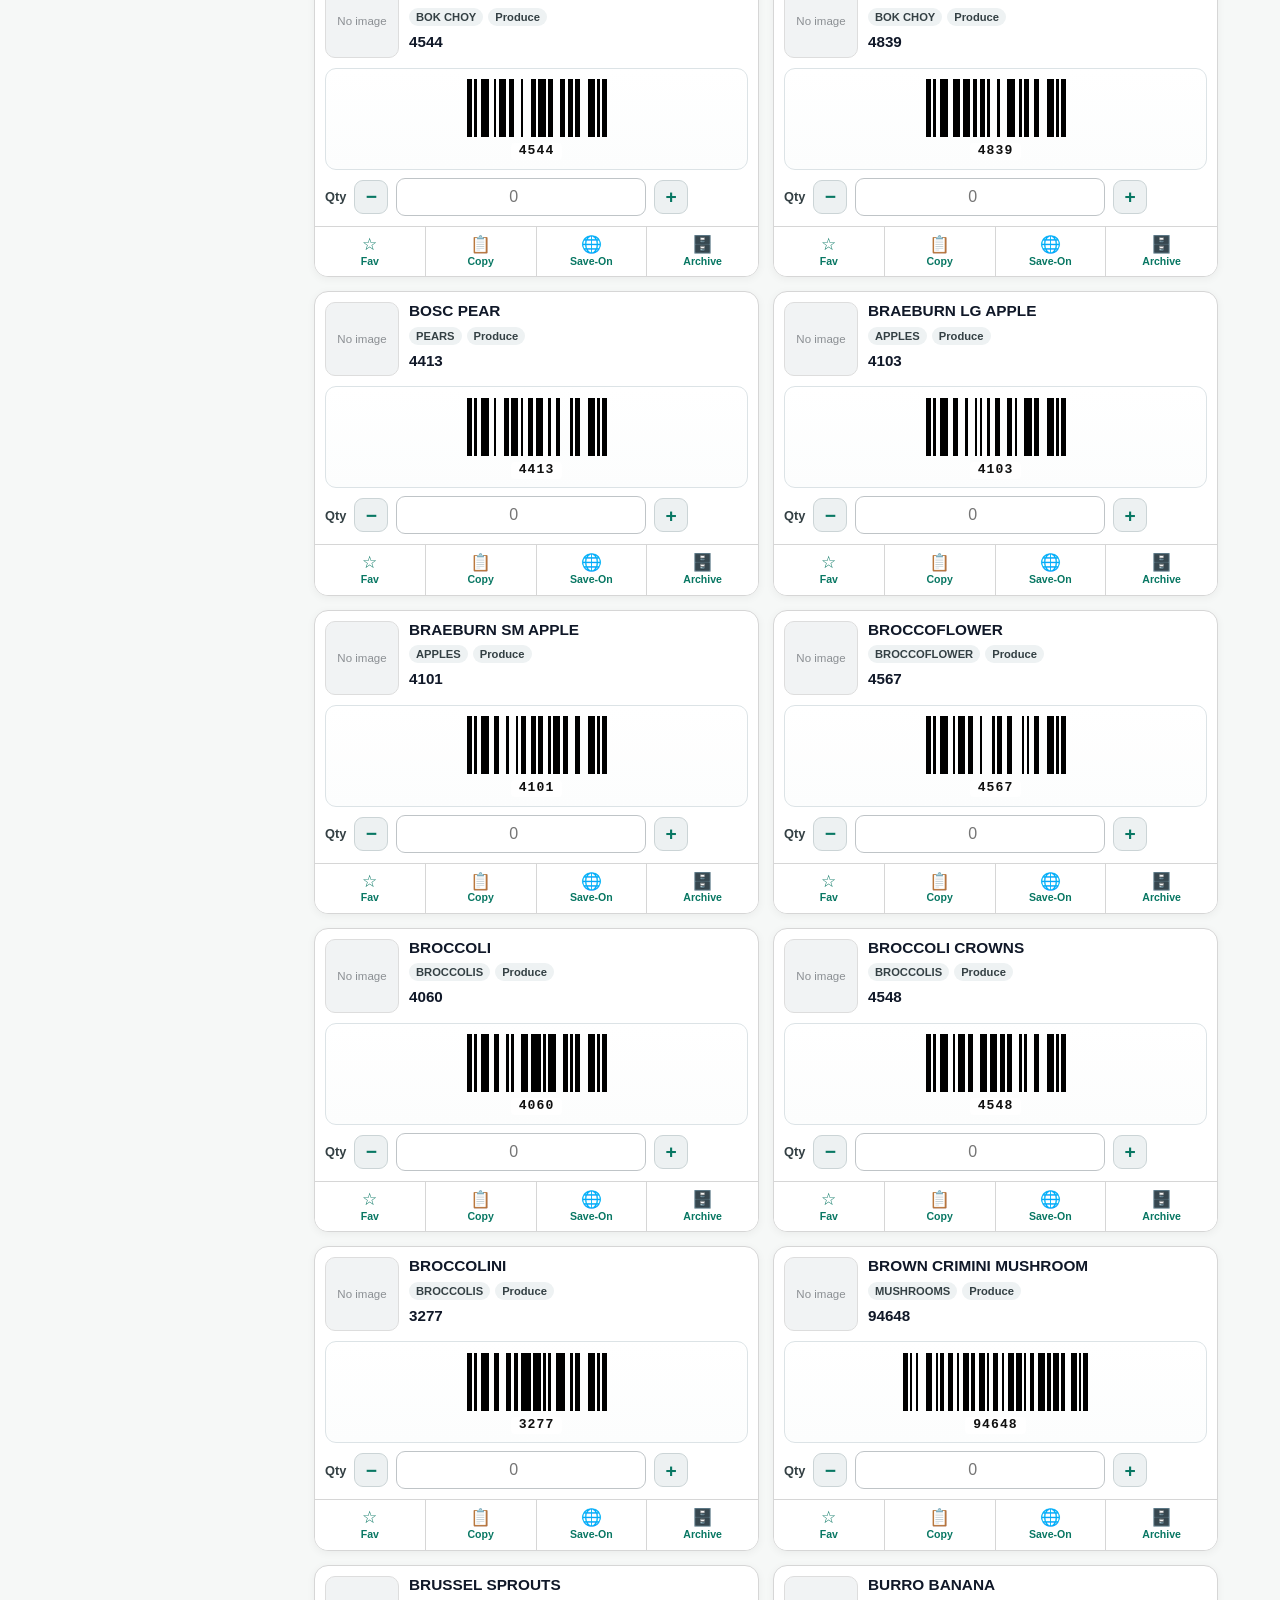
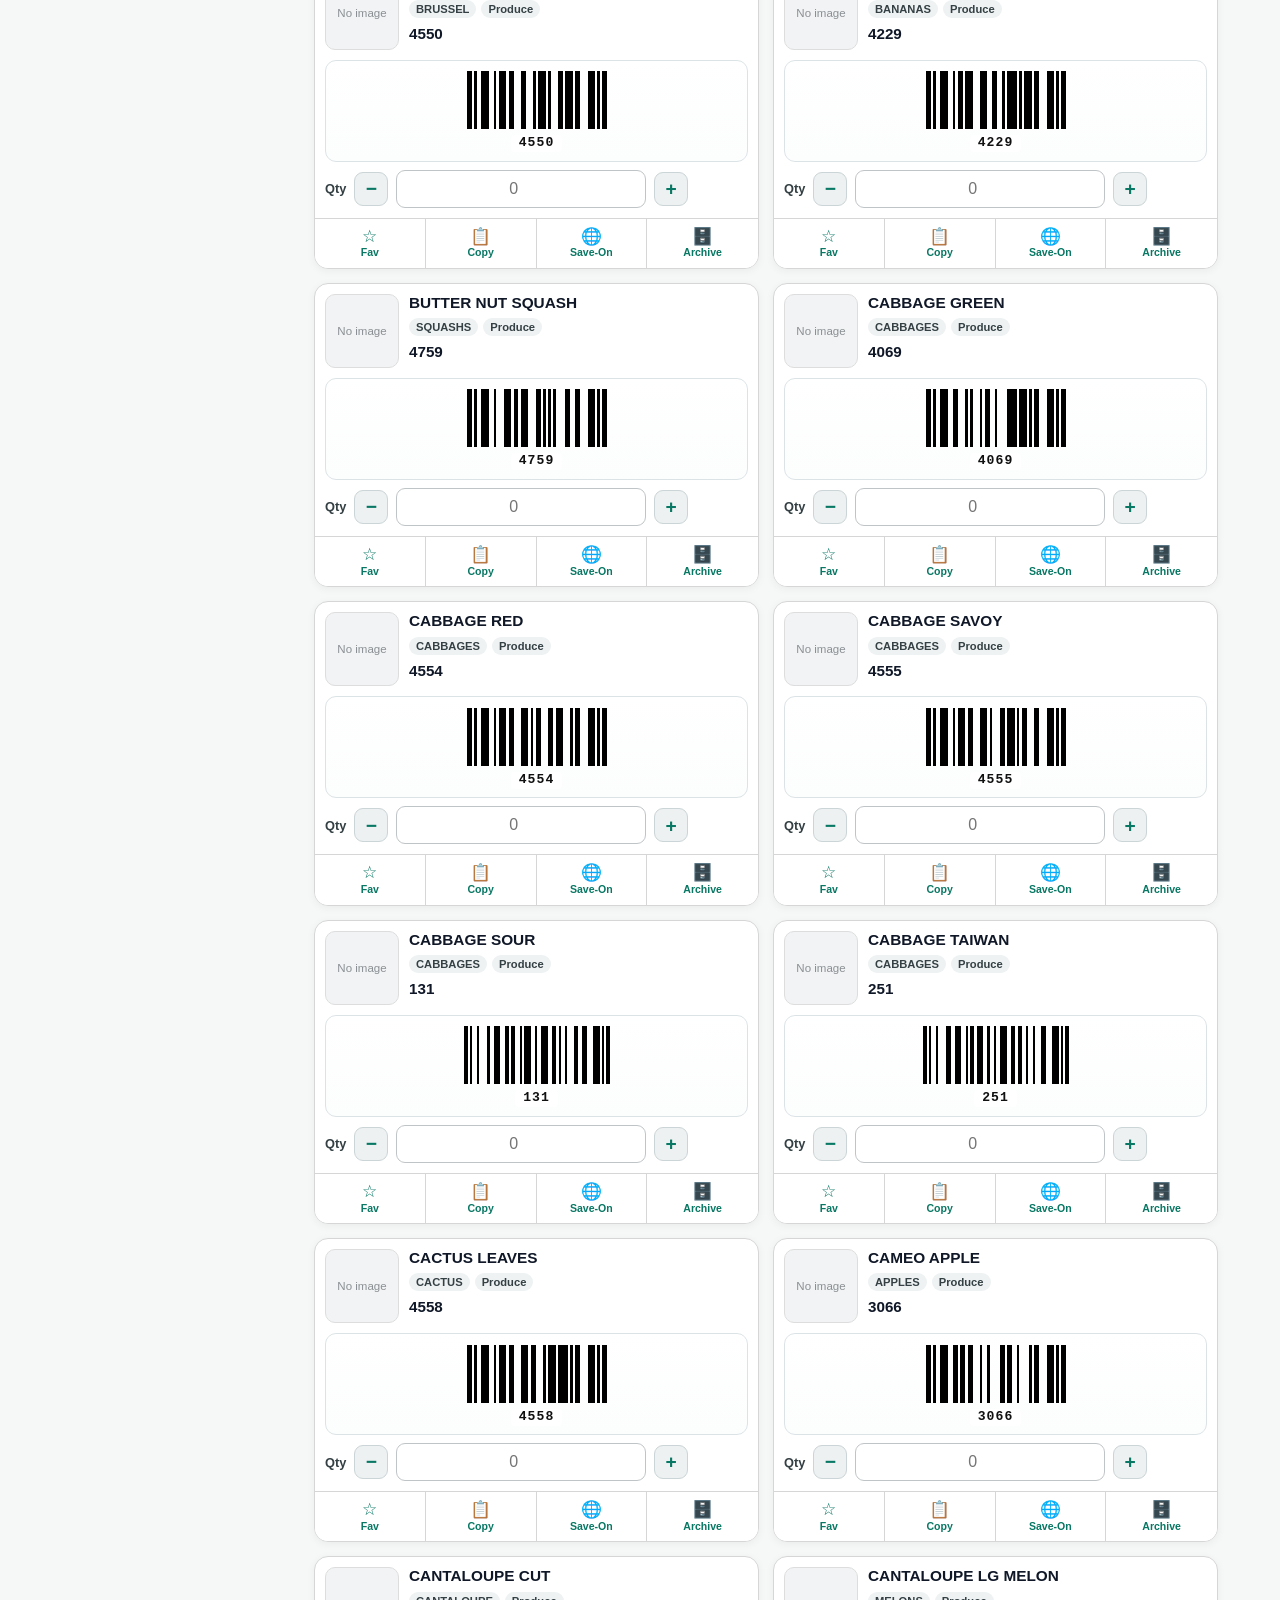
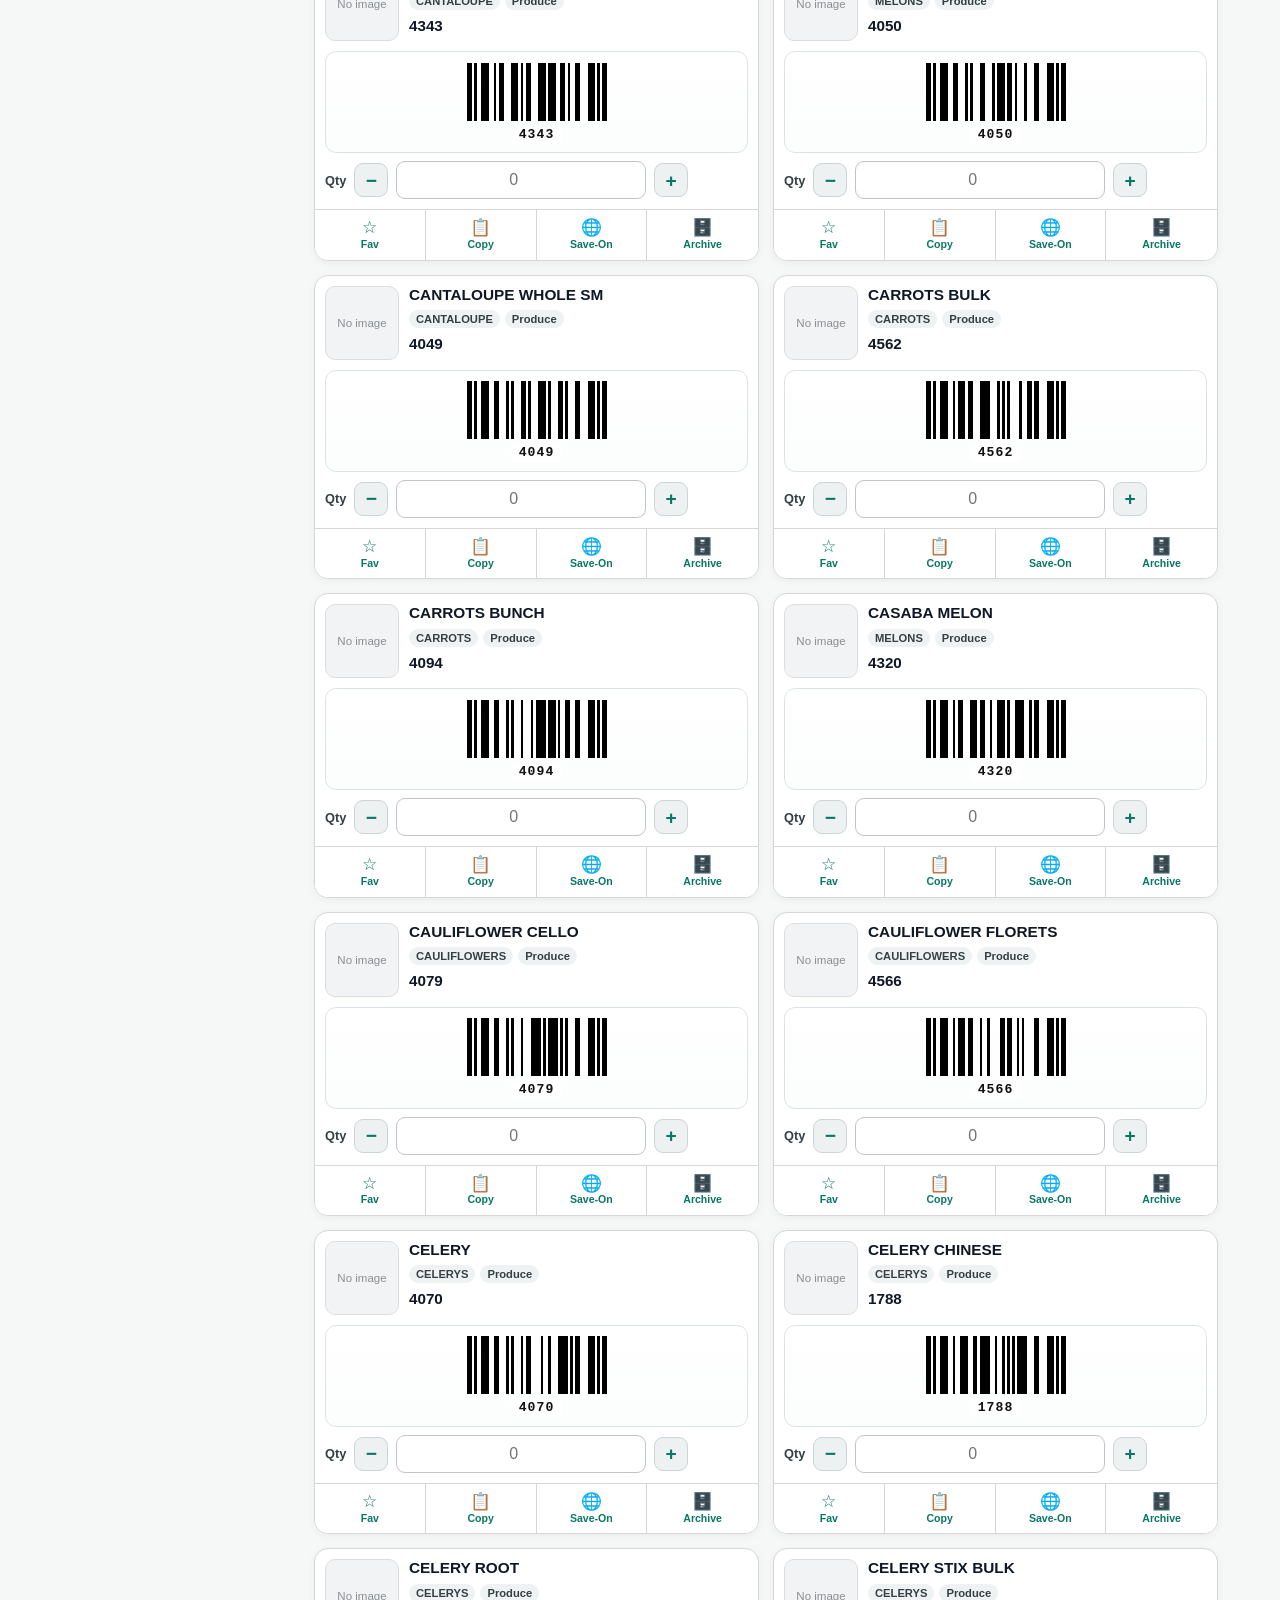
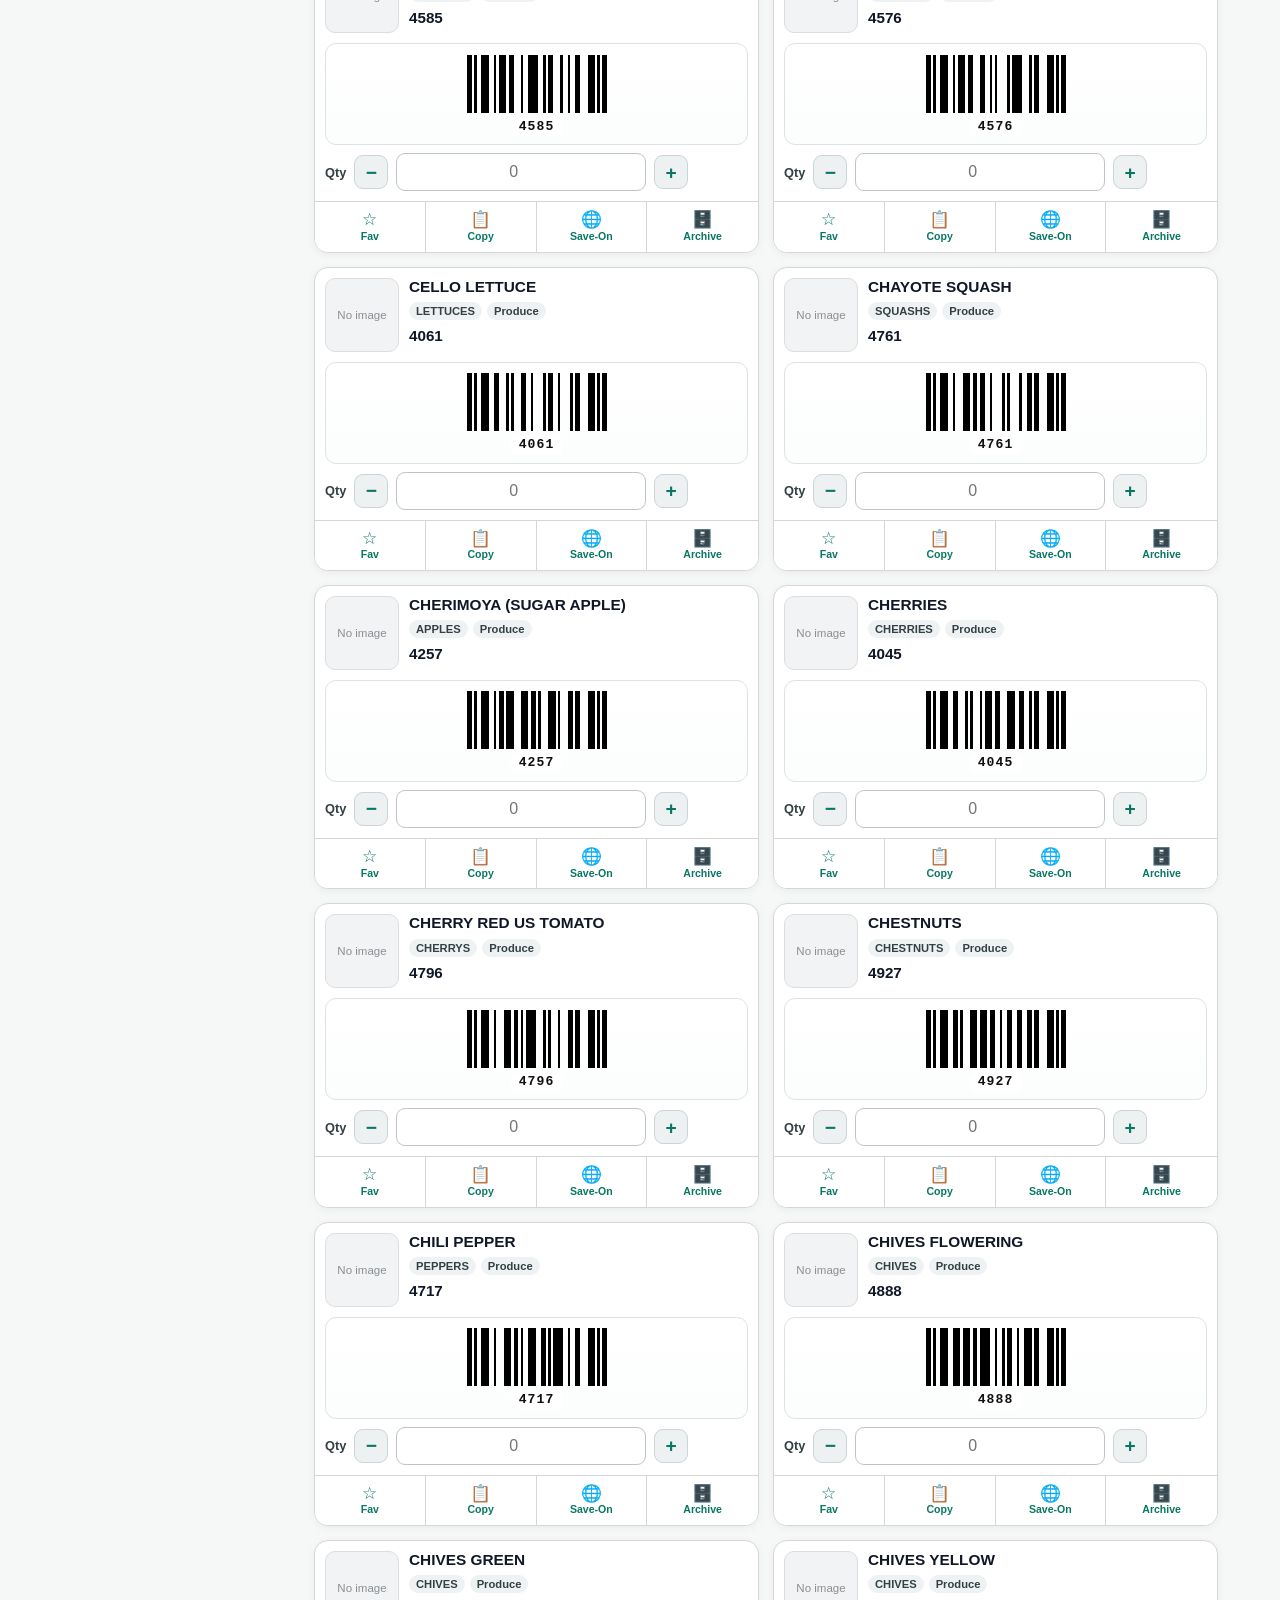
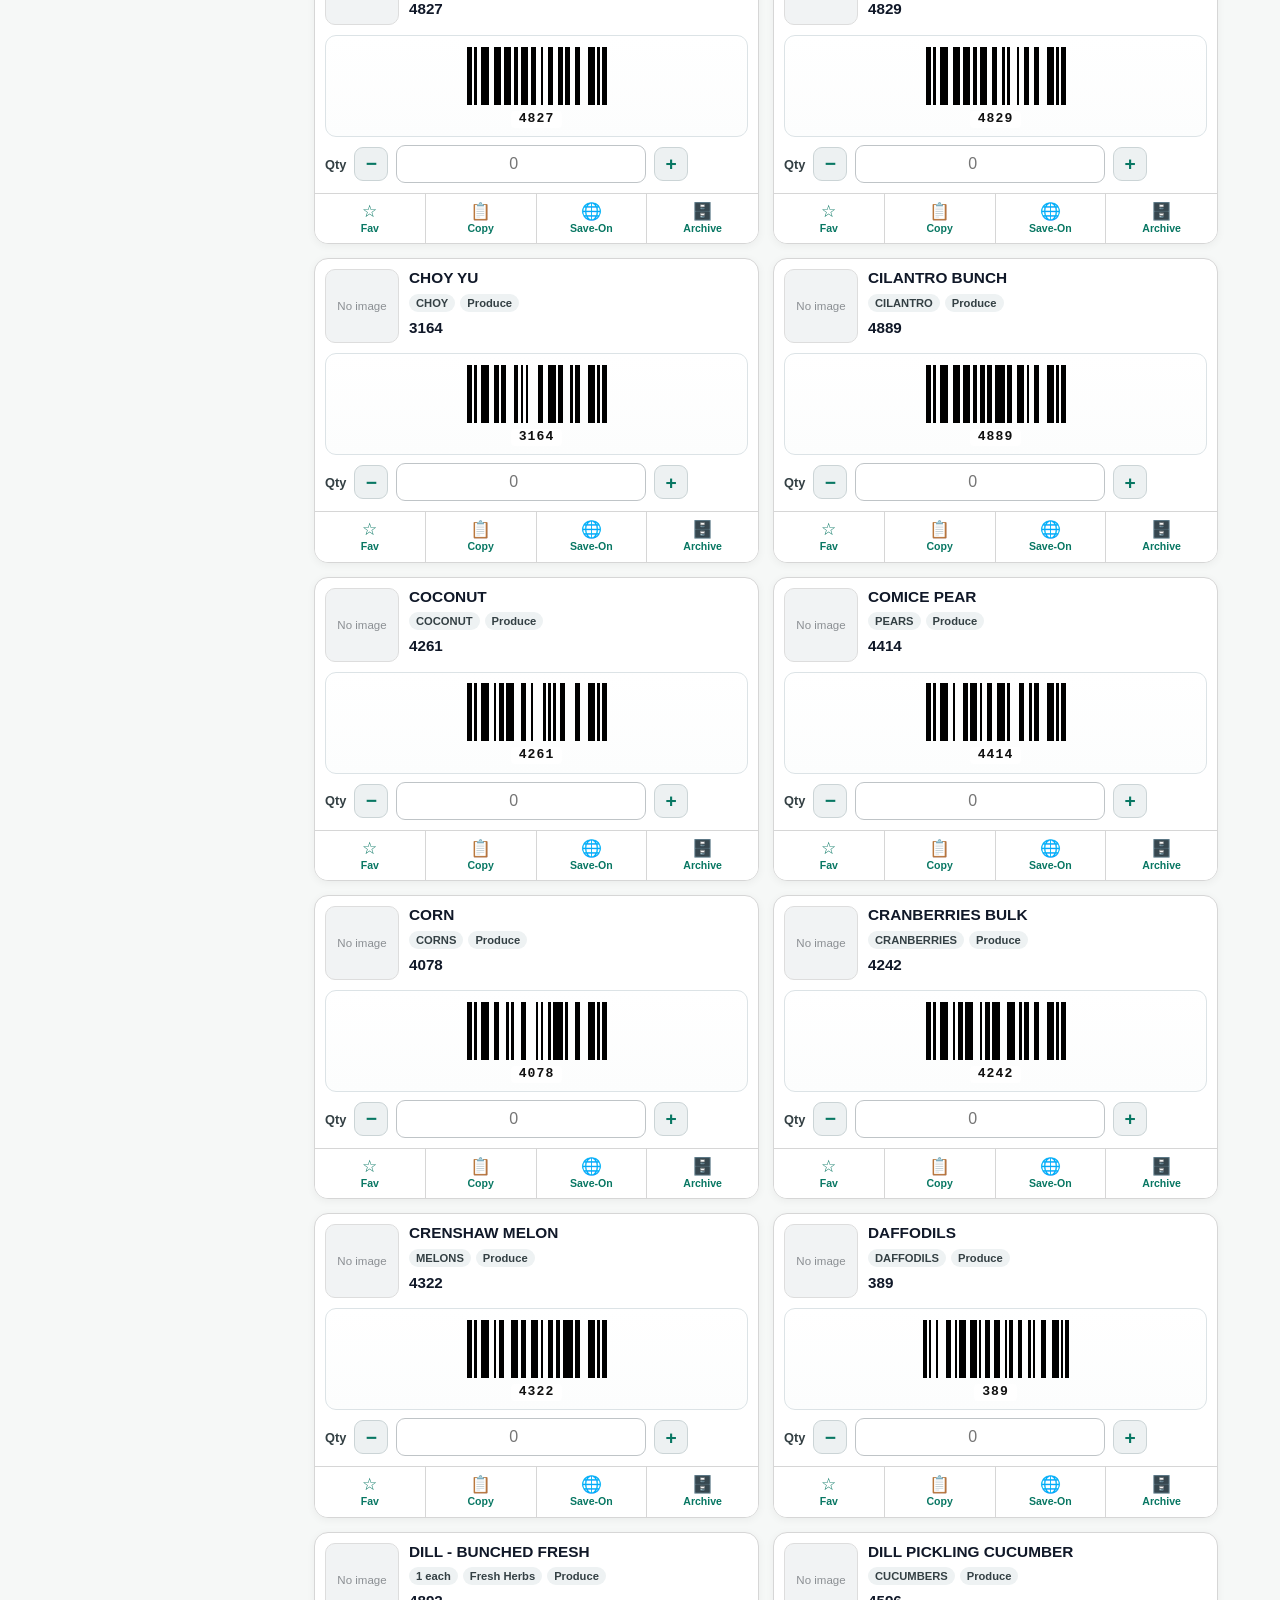
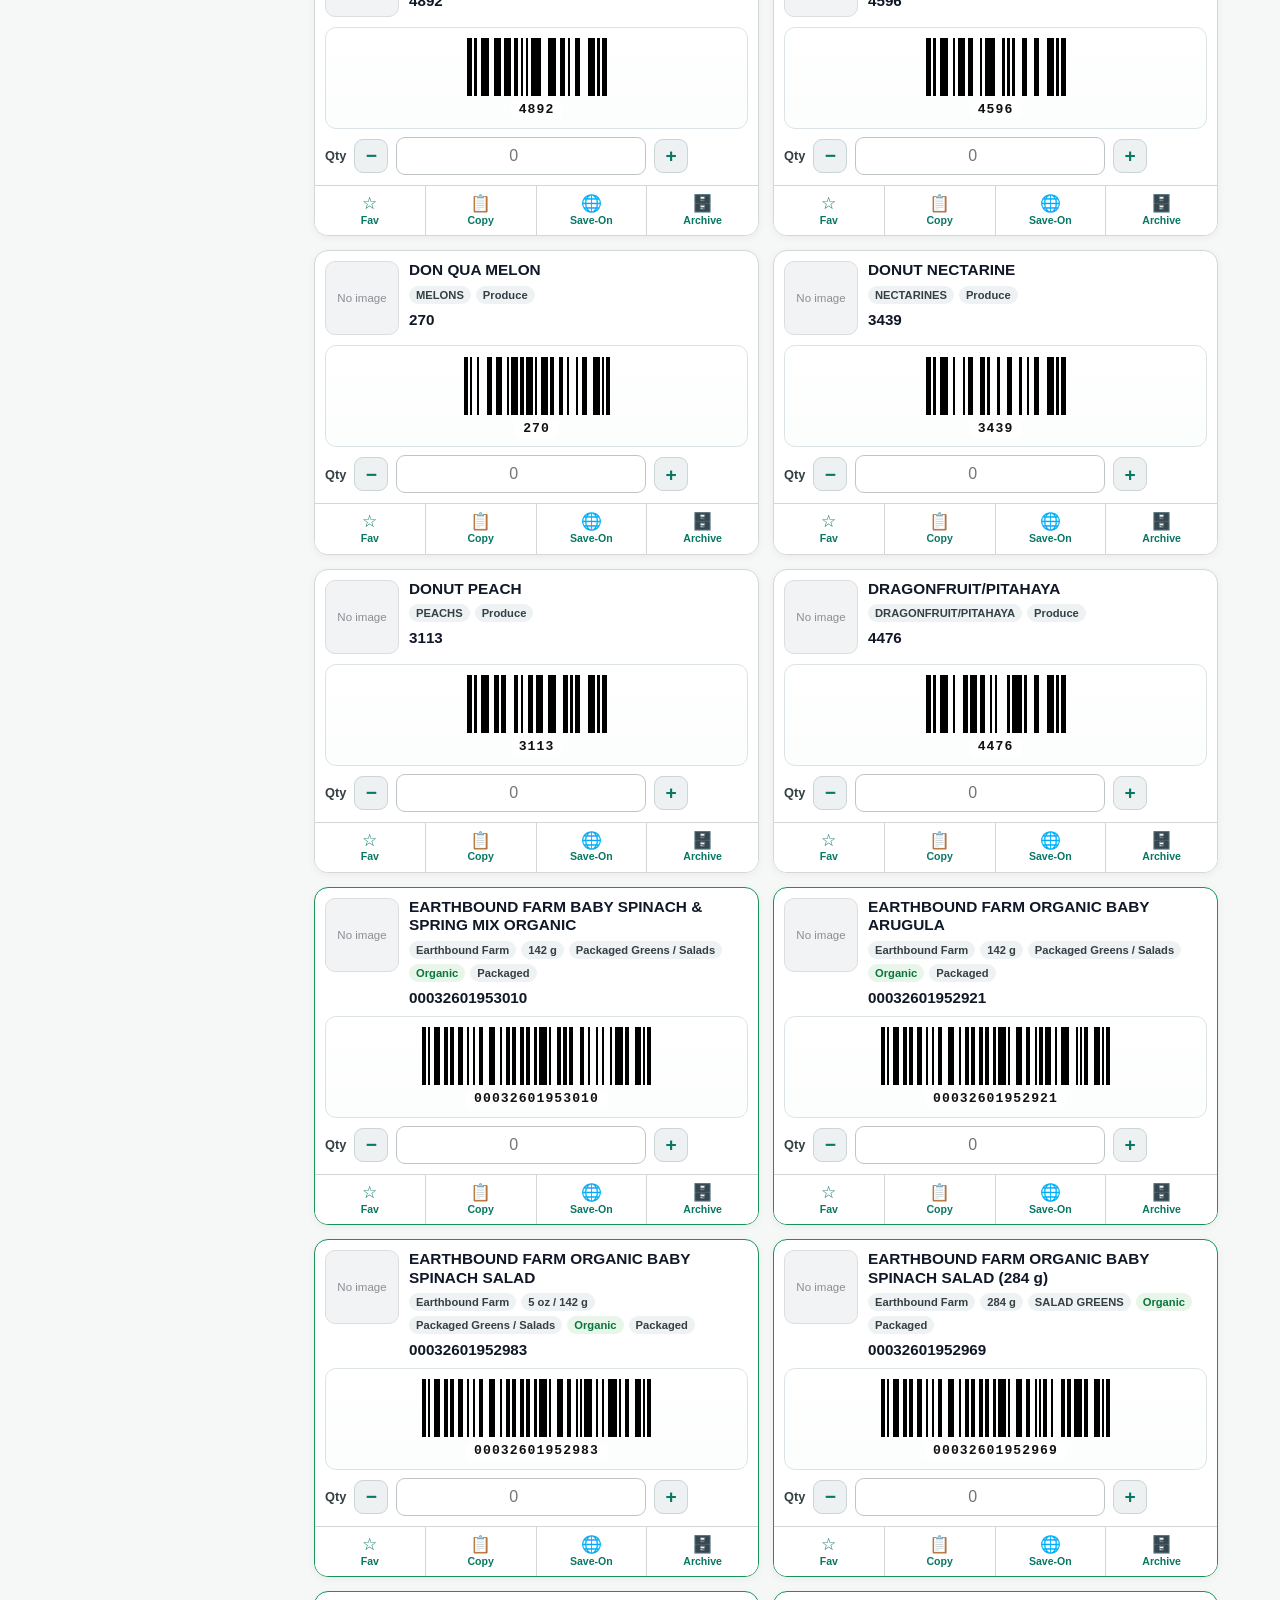
==== commit 8e5280db: "added shrink multiple times for same day" ====
--- a/index.html
+++ b/index.html
@@ -390,7 +390,7 @@
       <div class="shrink-today-head-actions"><span id="shrinkTodayStatus" class="status-badge">Draft</span><span id="shrinkTodayCount" class="status-badge">0 items</span></div>
     </div>
     <div id="shrinkTodayList" class="shrink-today-list"></div>
-    <div class="shrink-submit-bar"><div><strong>Finished counting shrink?</strong><small>Submit to lock today’s shrink records. Submitted records cannot be edited or removed.</small></div><button id="shrinkSubmitBtn" type="button" class="primary">Submit Today’s Shrink</button></div>
+    <div class="shrink-submit-bar"><div><strong>Finished counting shrink?</strong><small>Submit to lock the current list. If more shrink occurs later today, reopen it with Add / Adjust Shrink, update the list, and submit again.</small></div><button id="shrinkSubmitBtn" type="button" class="primary">Submit Today’s Shrink</button></div>
   </section>
 
   <section class="panel shrink-history-panel">
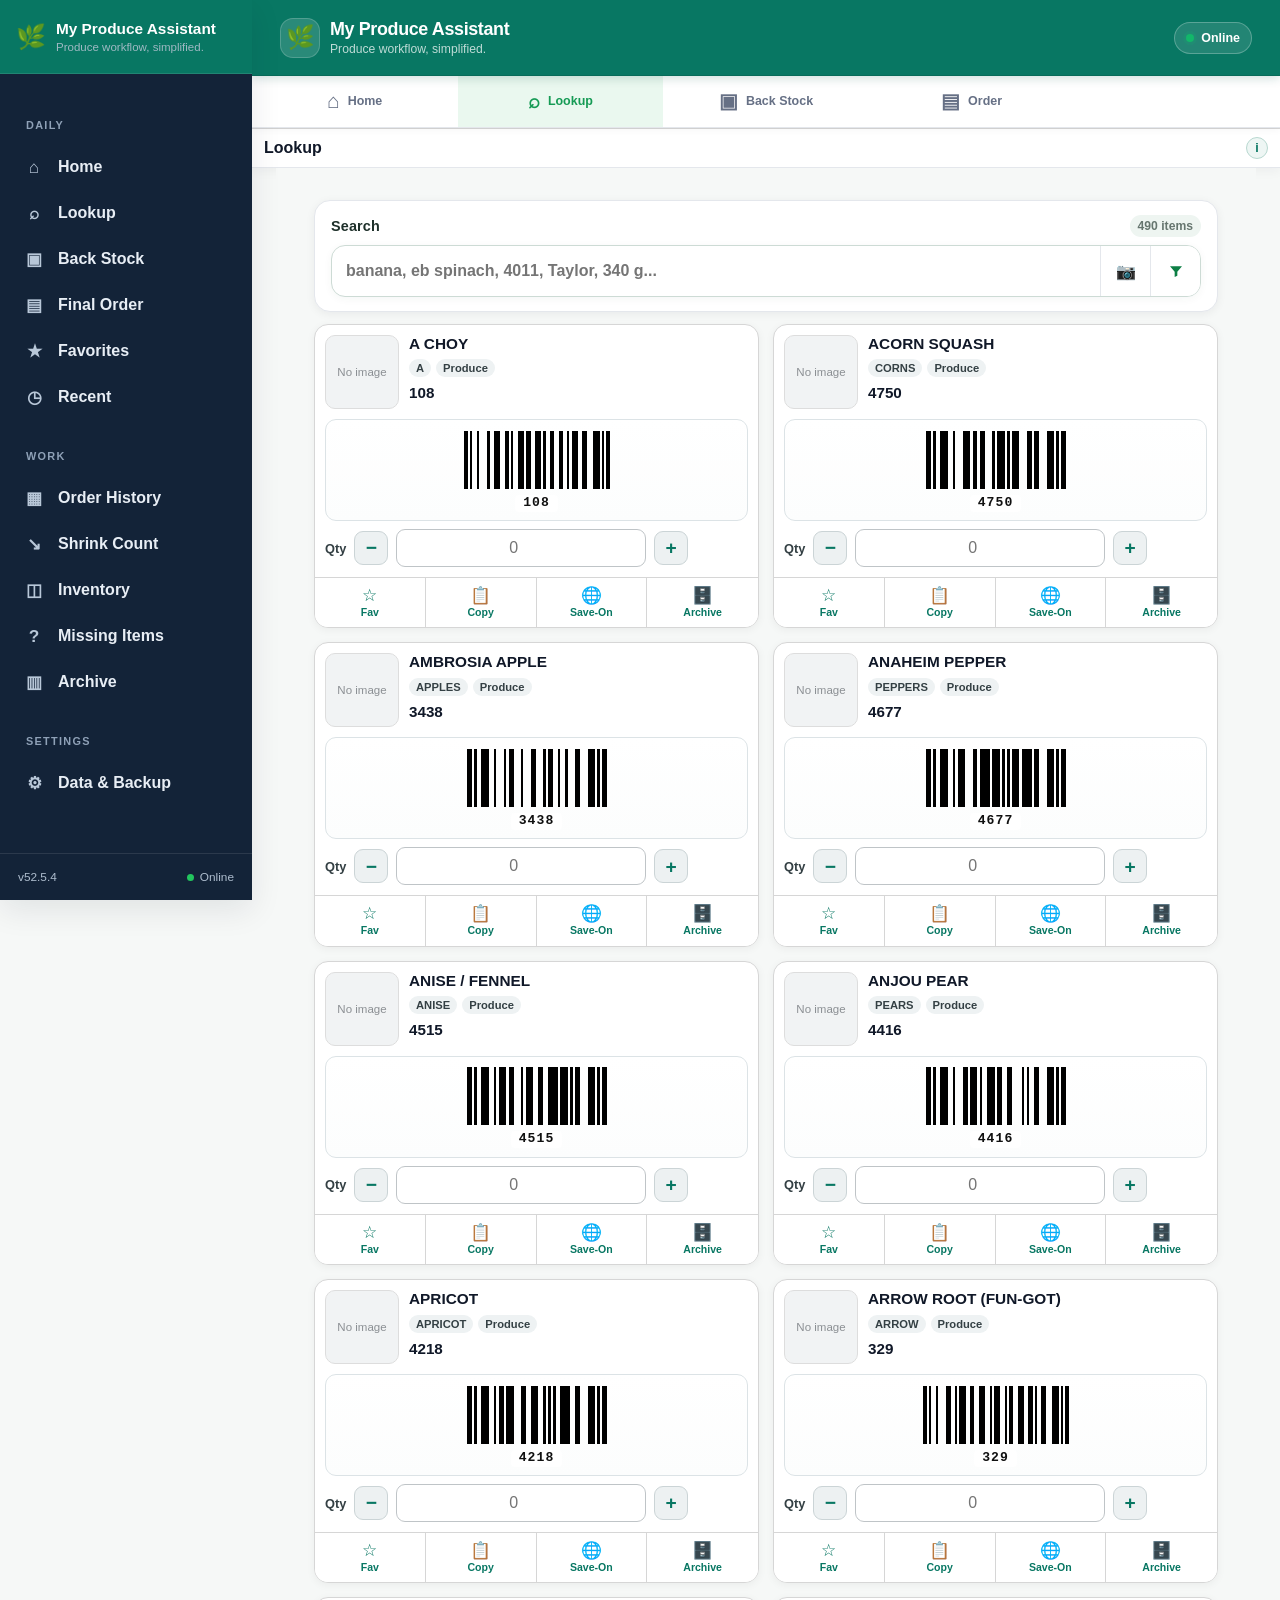
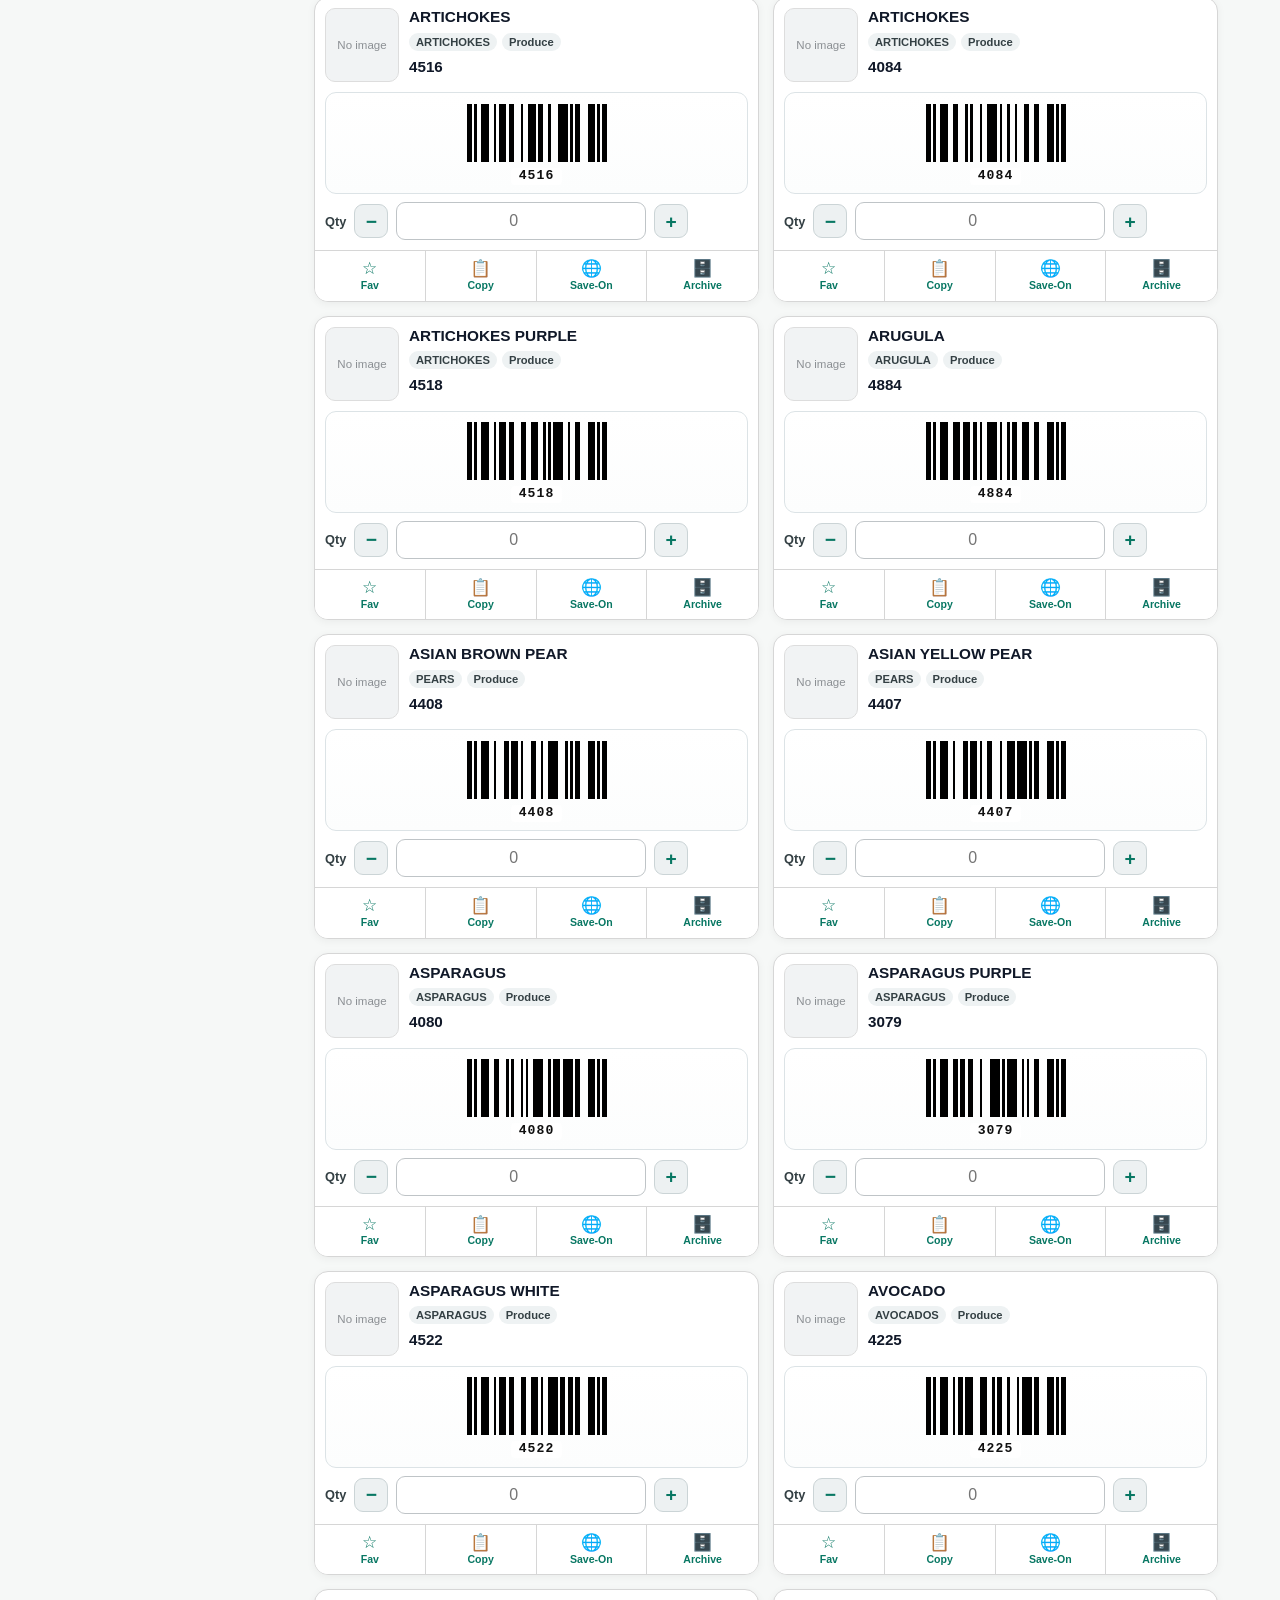
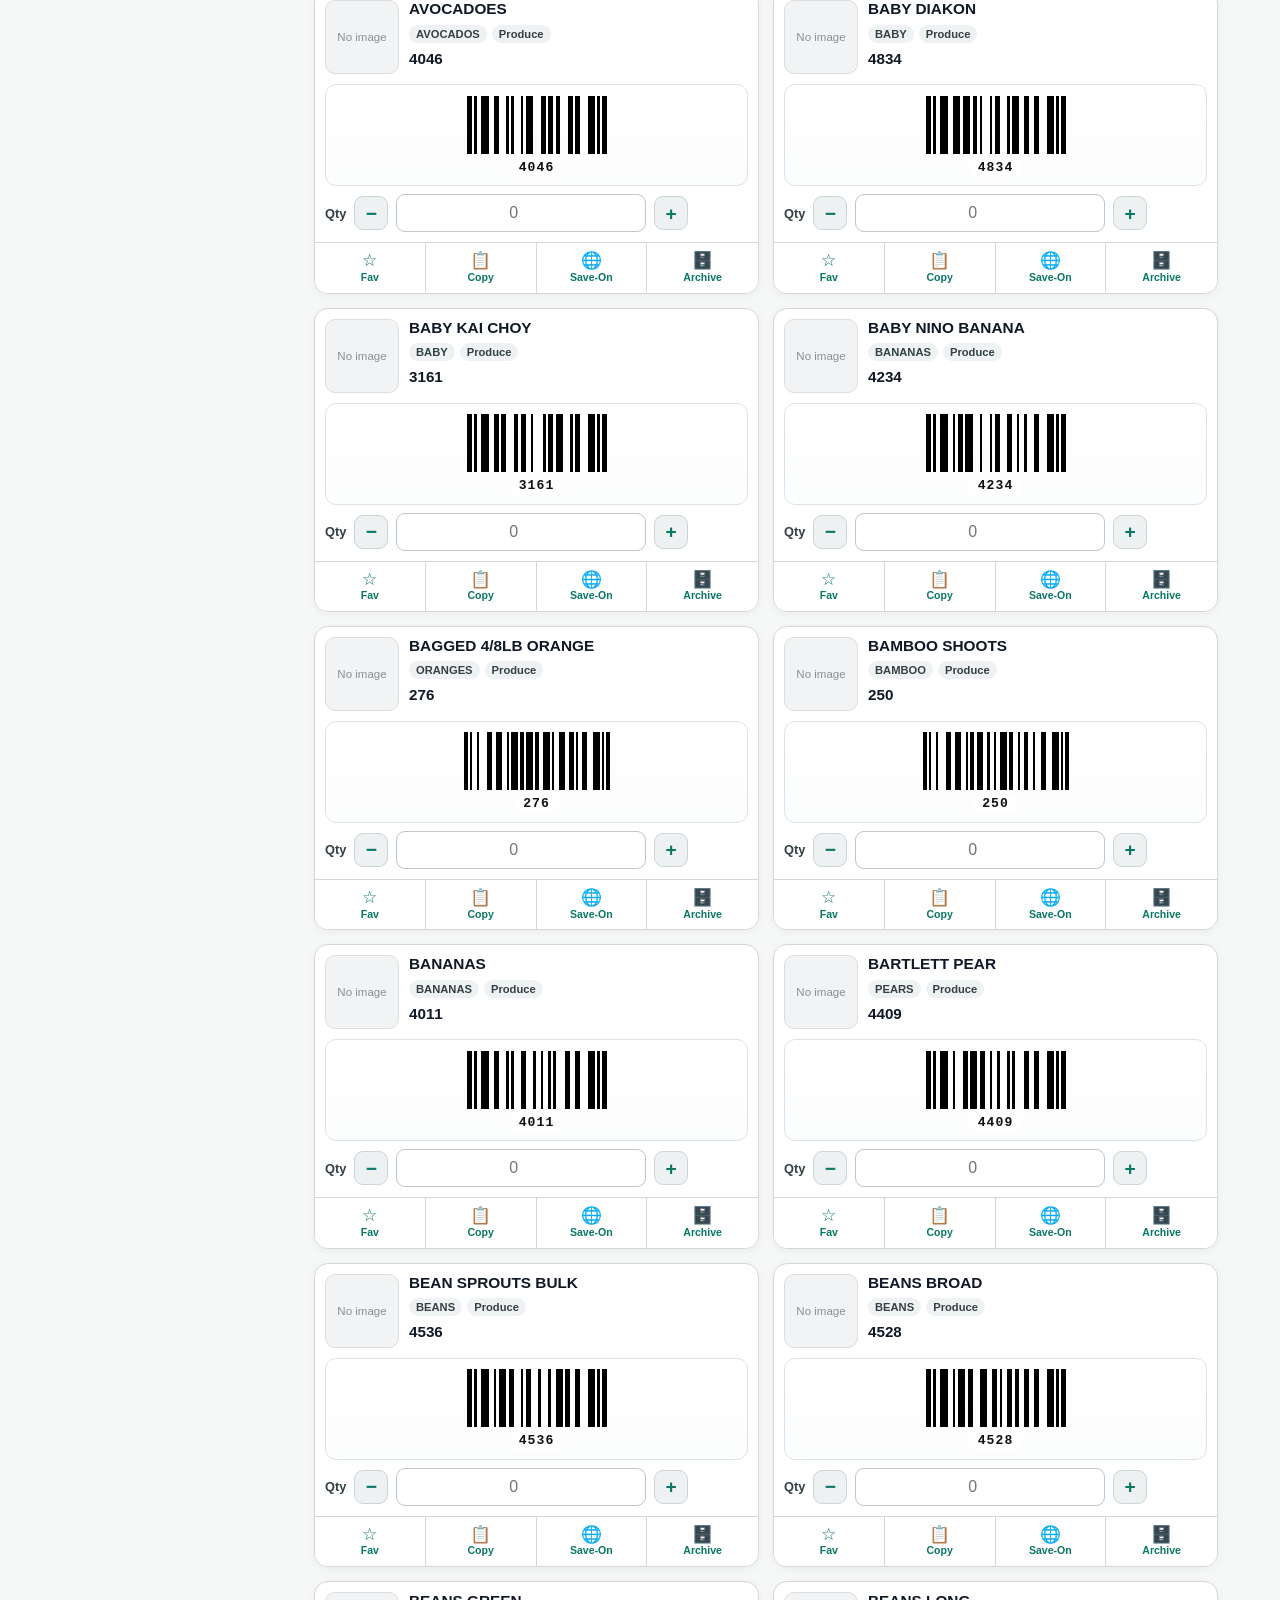
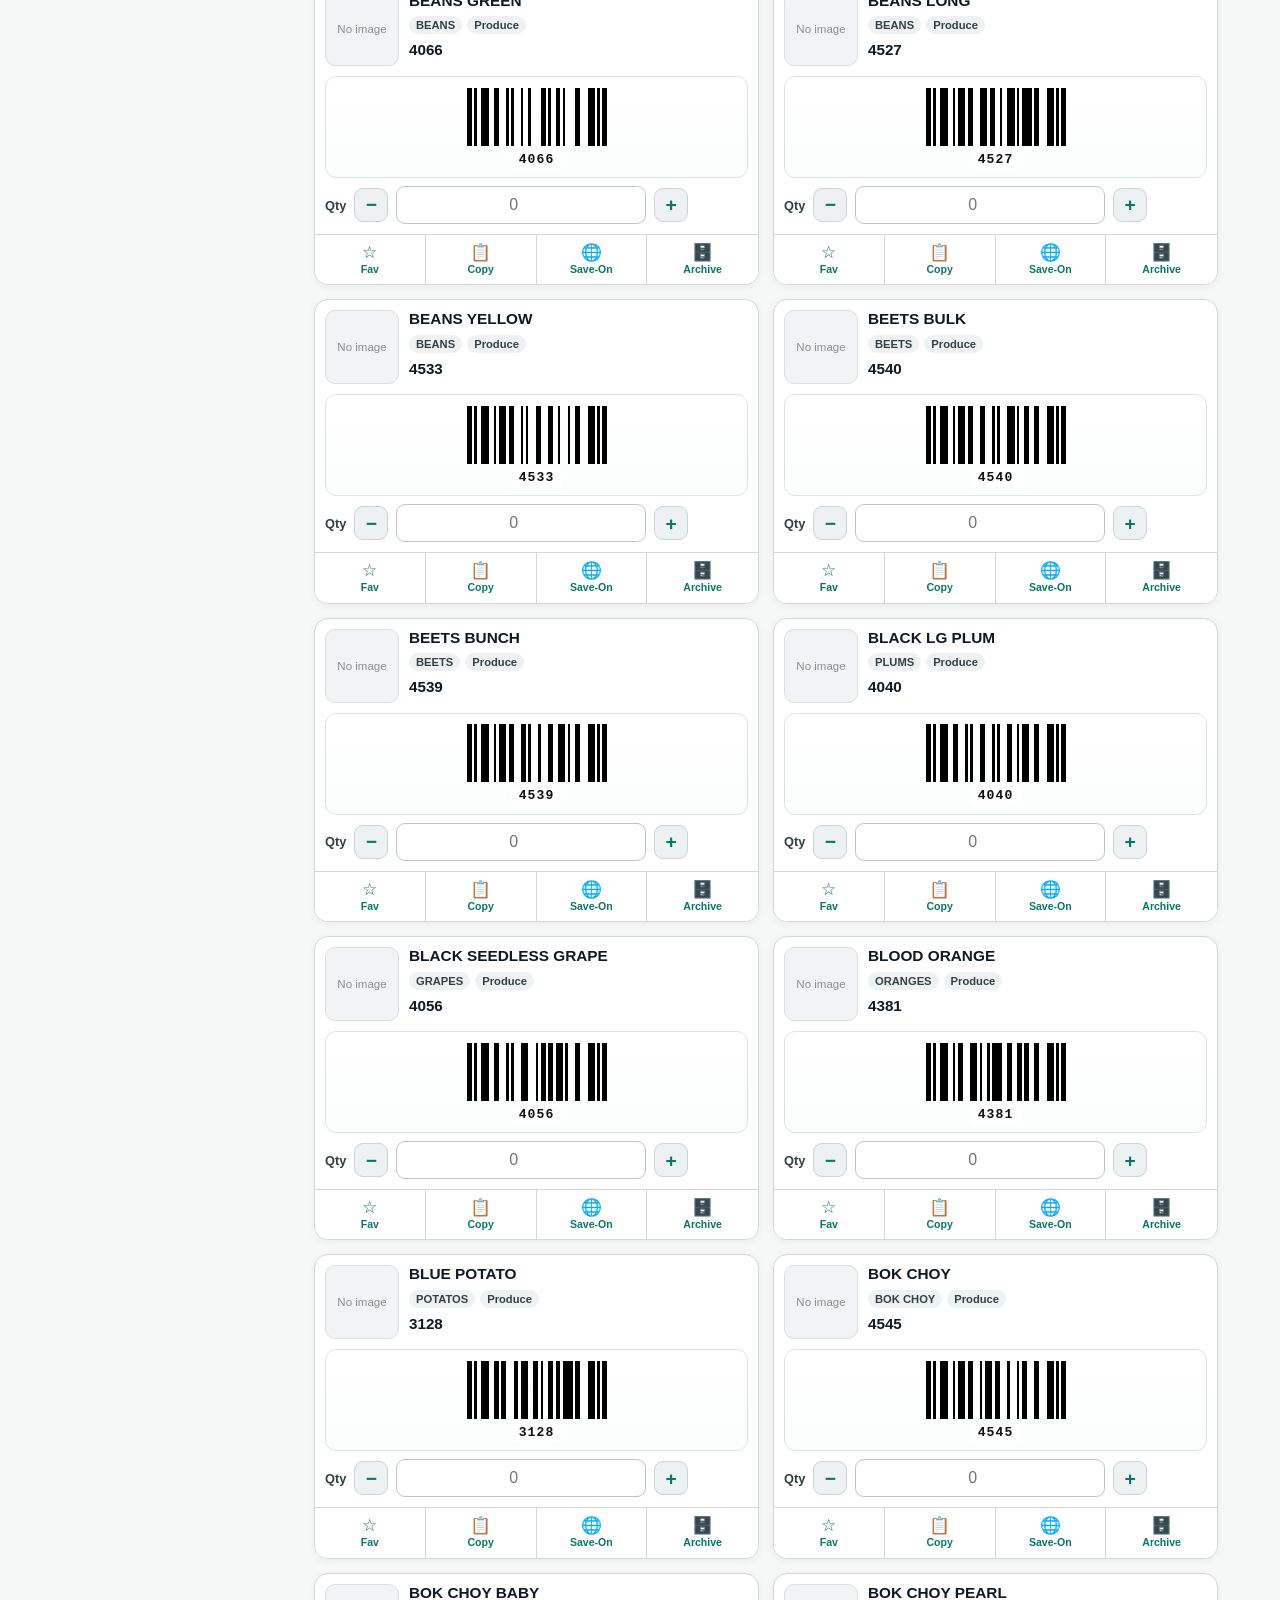
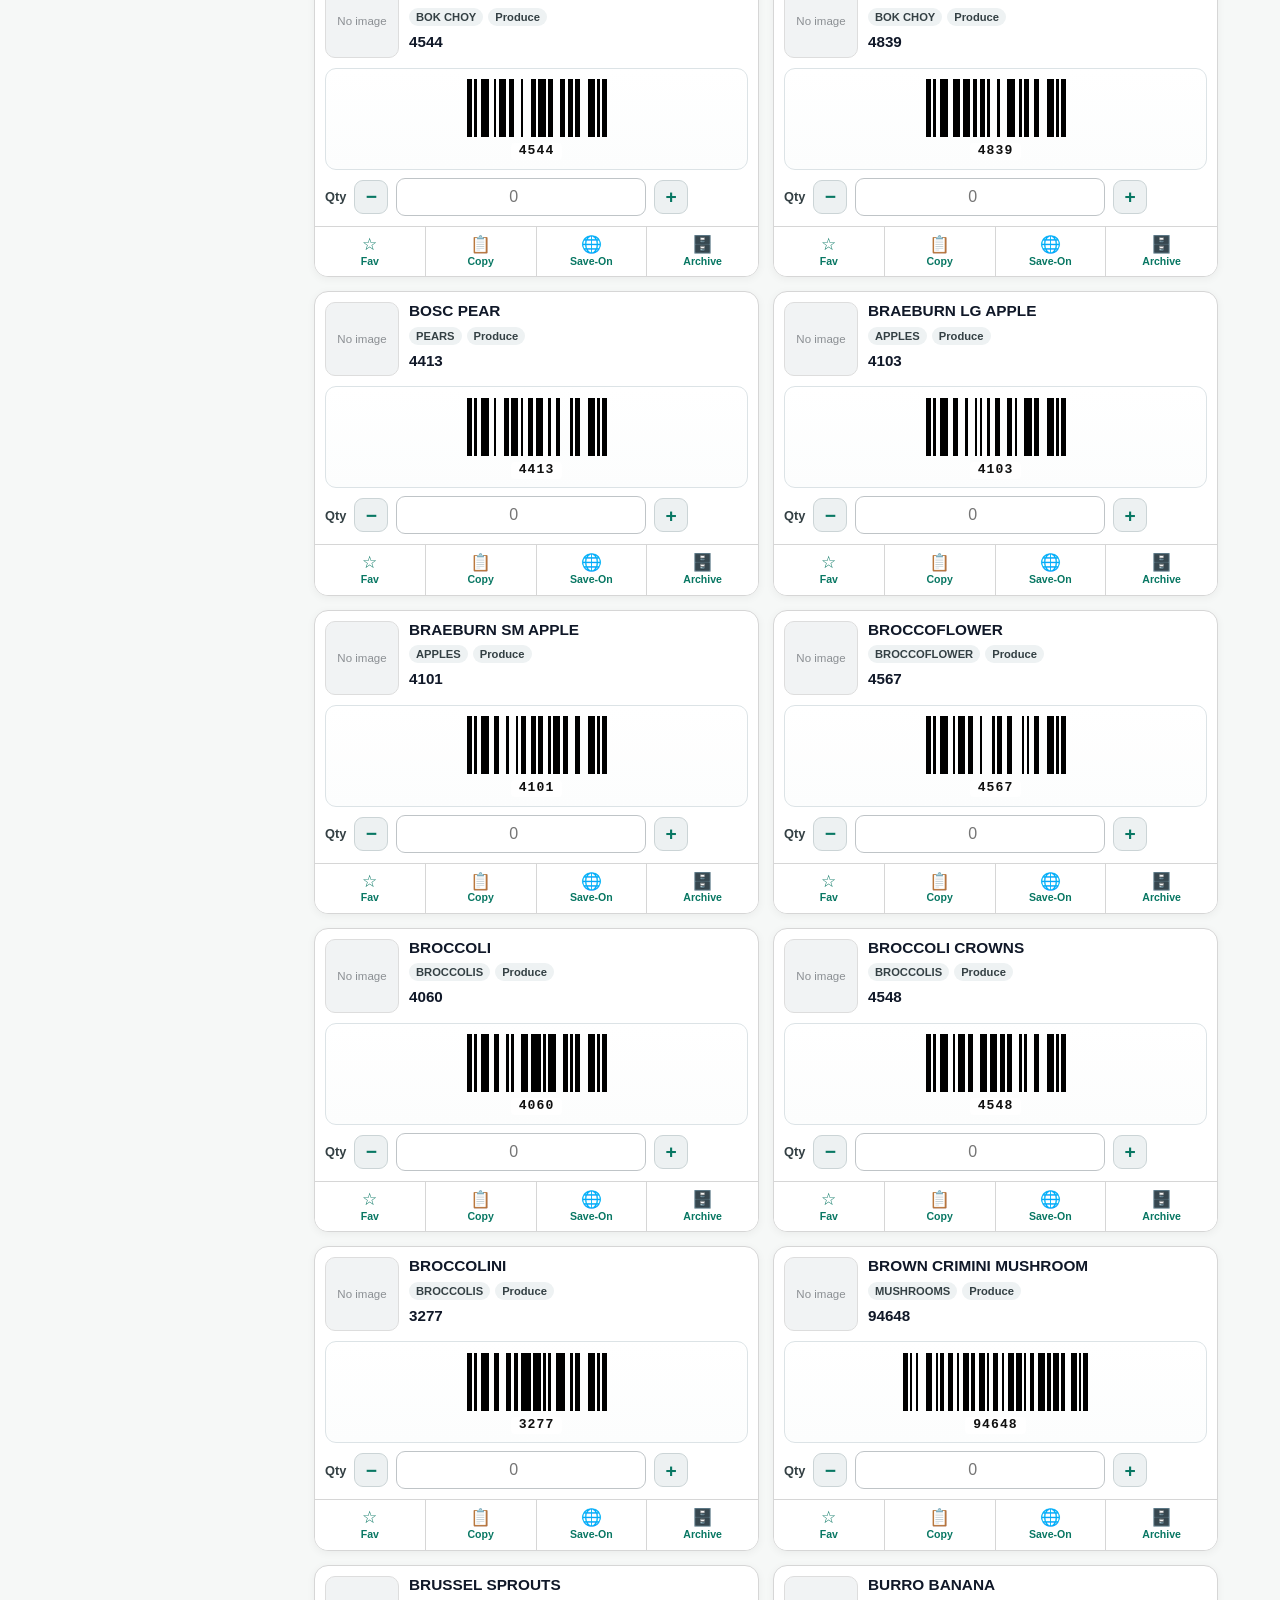
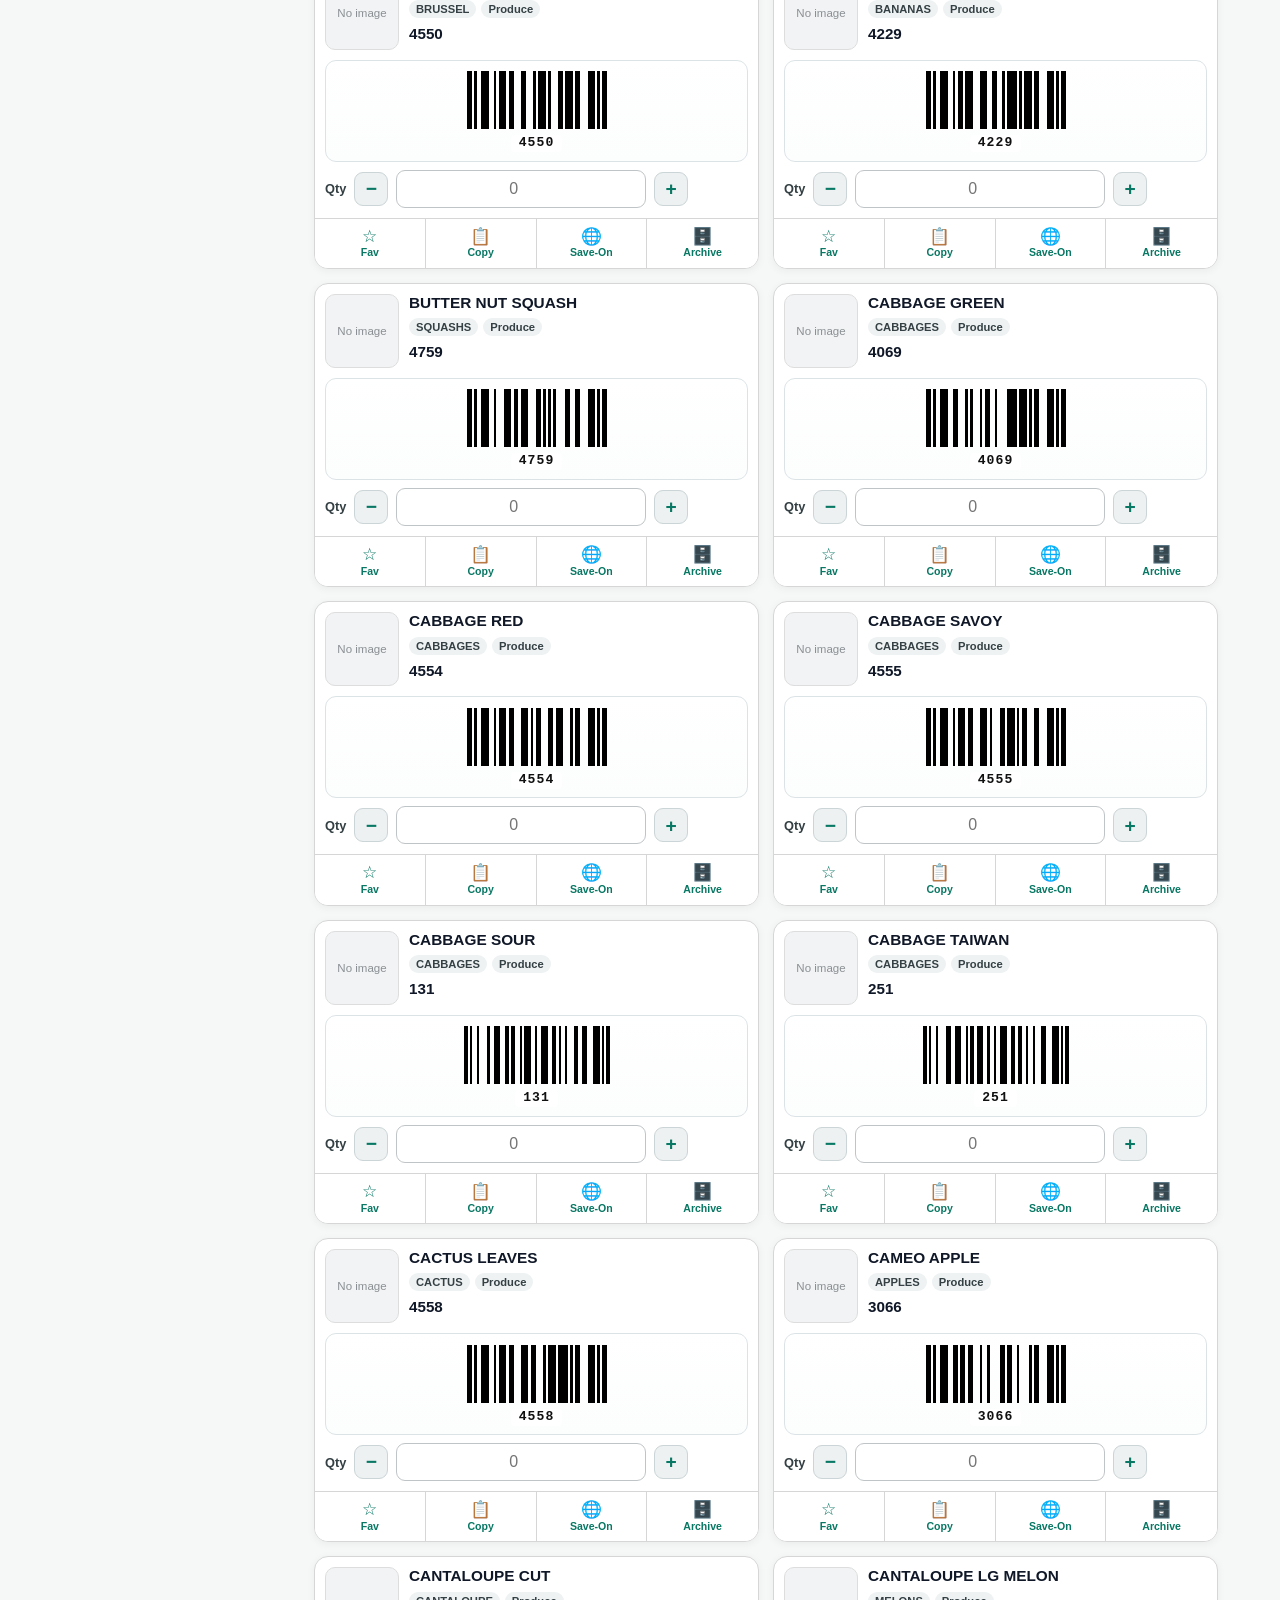
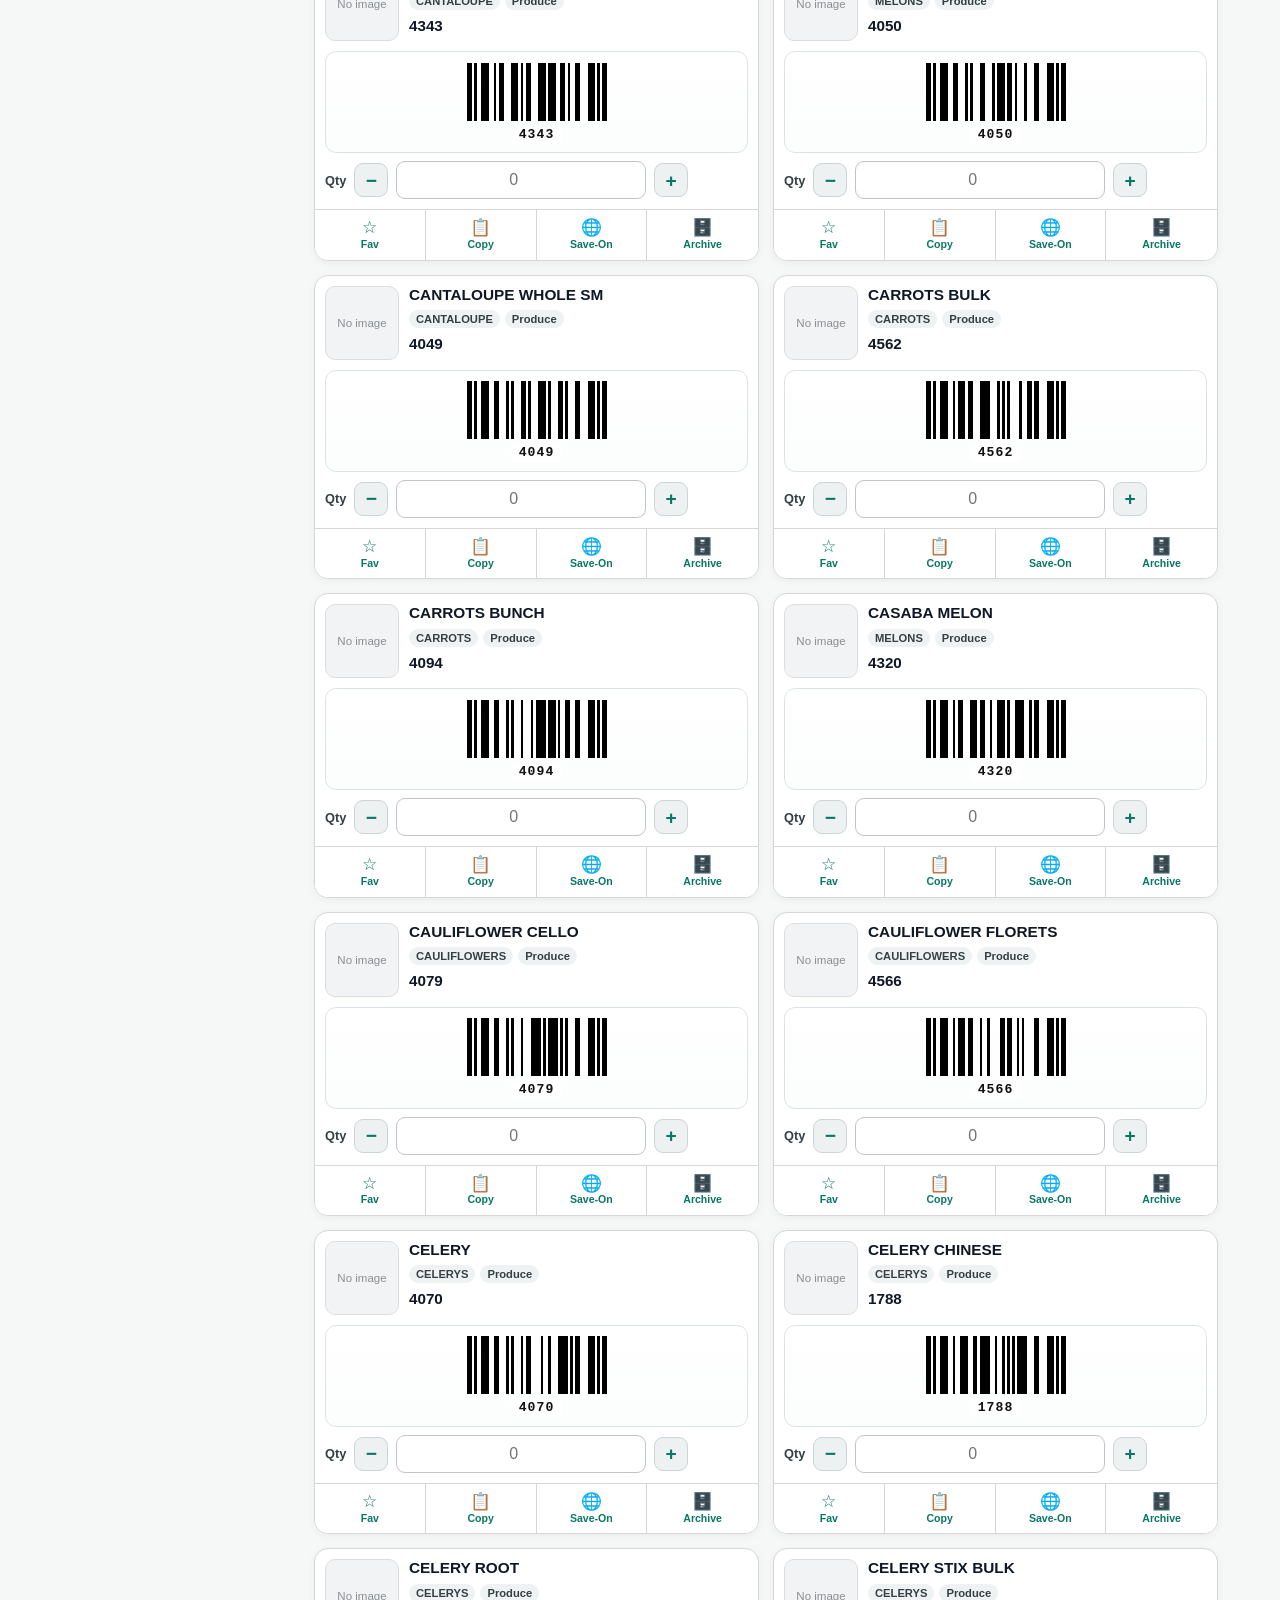
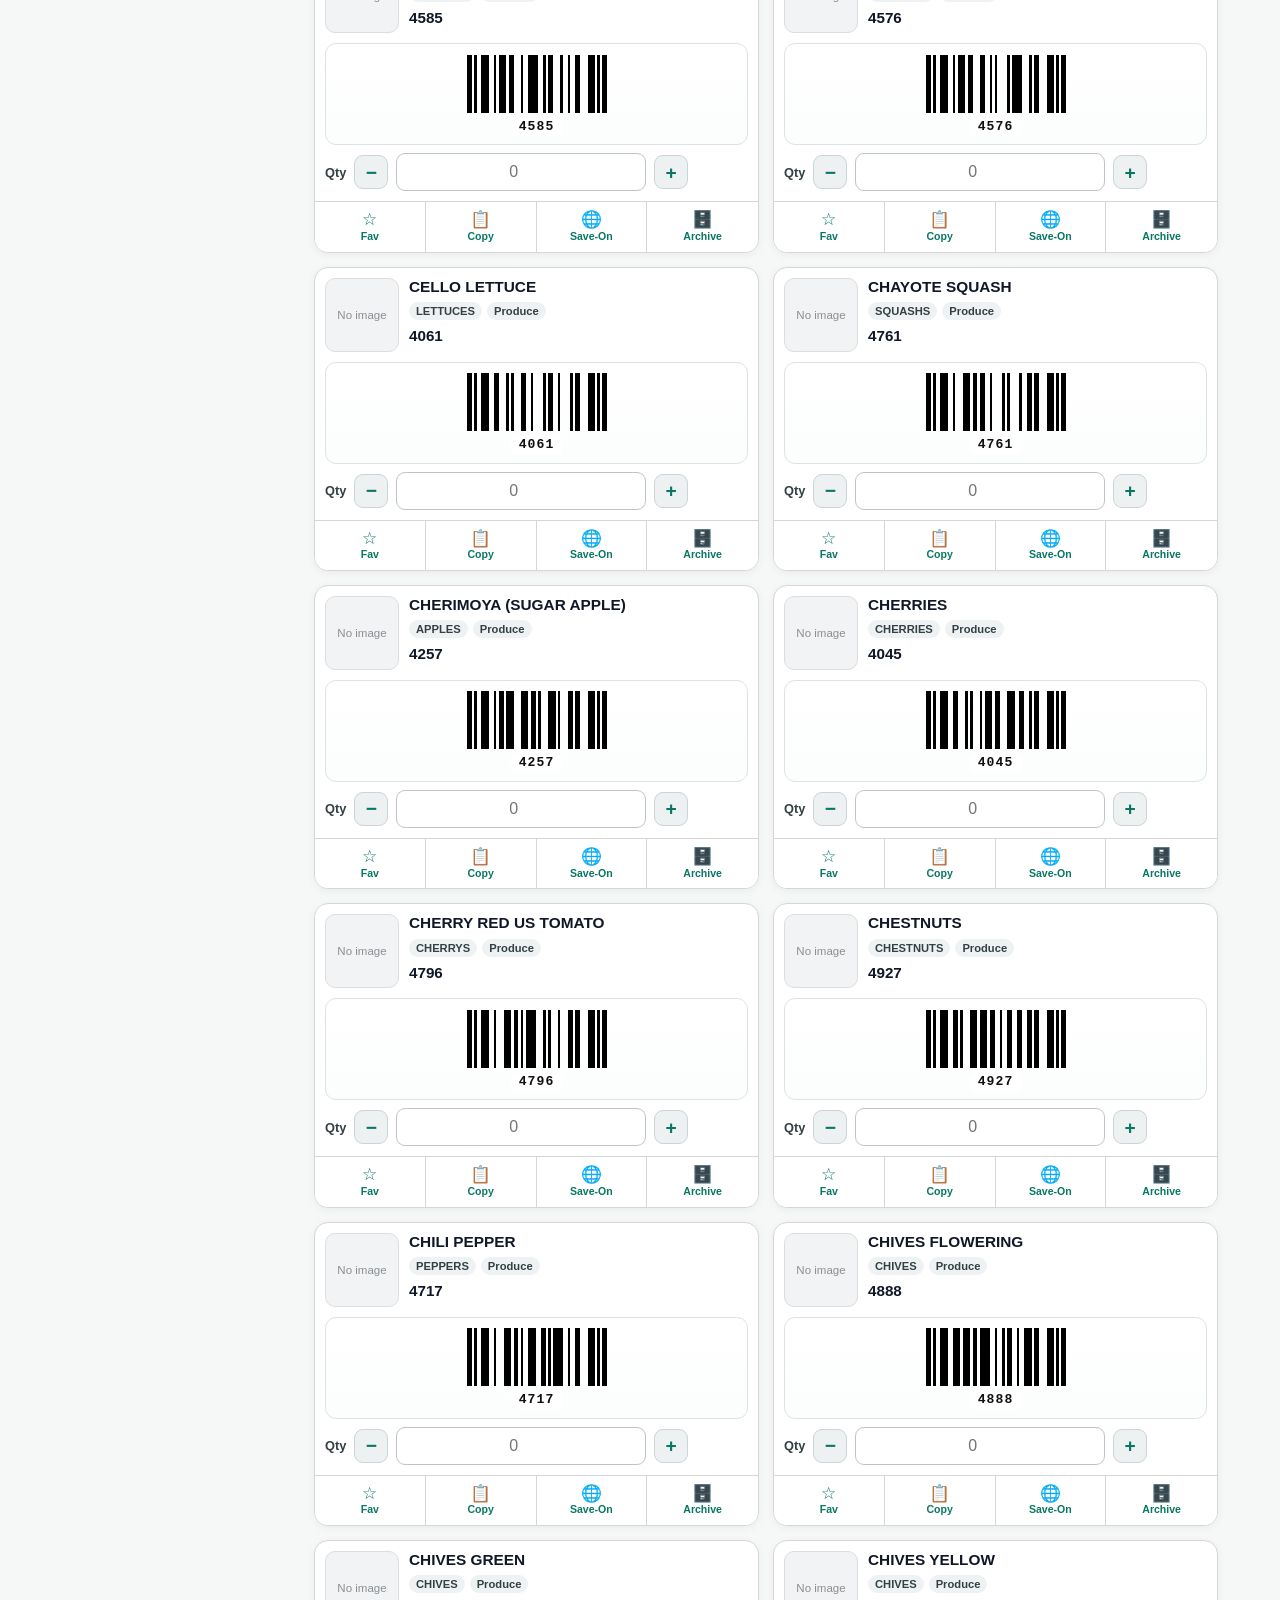
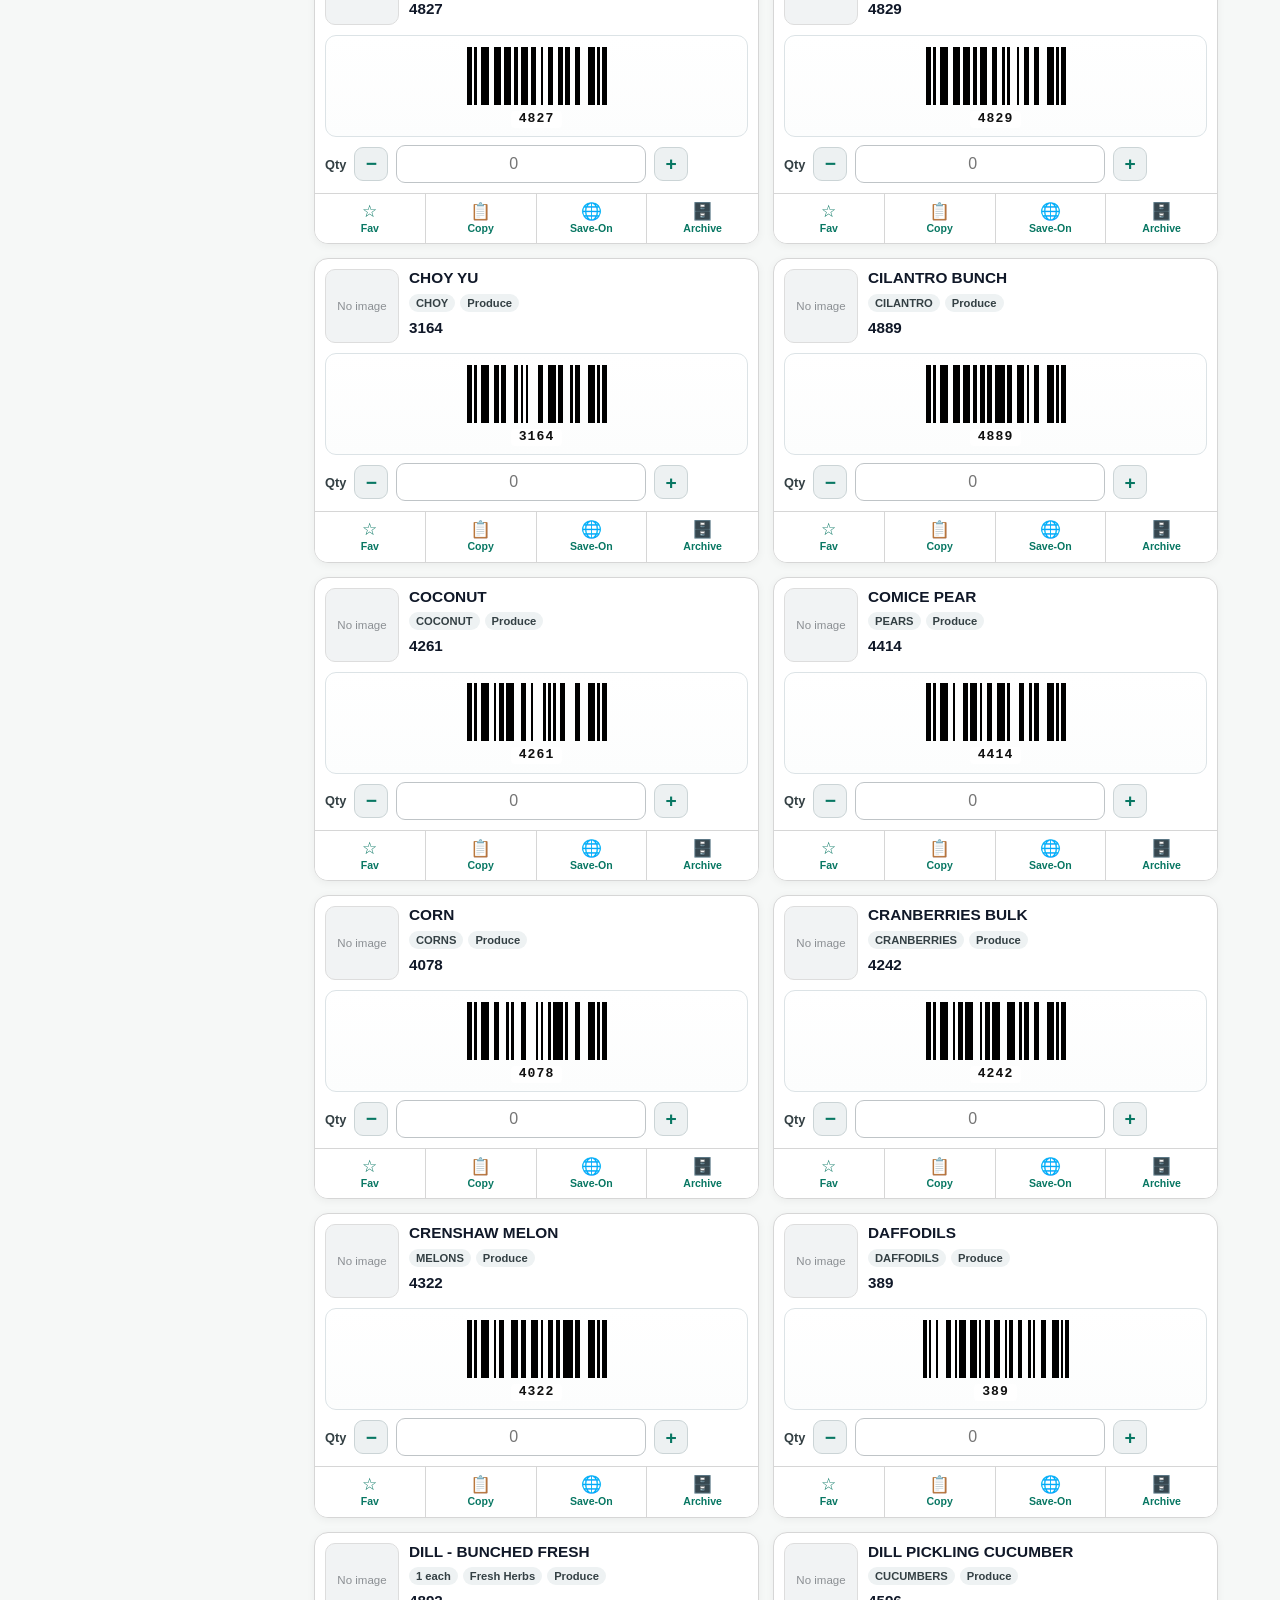
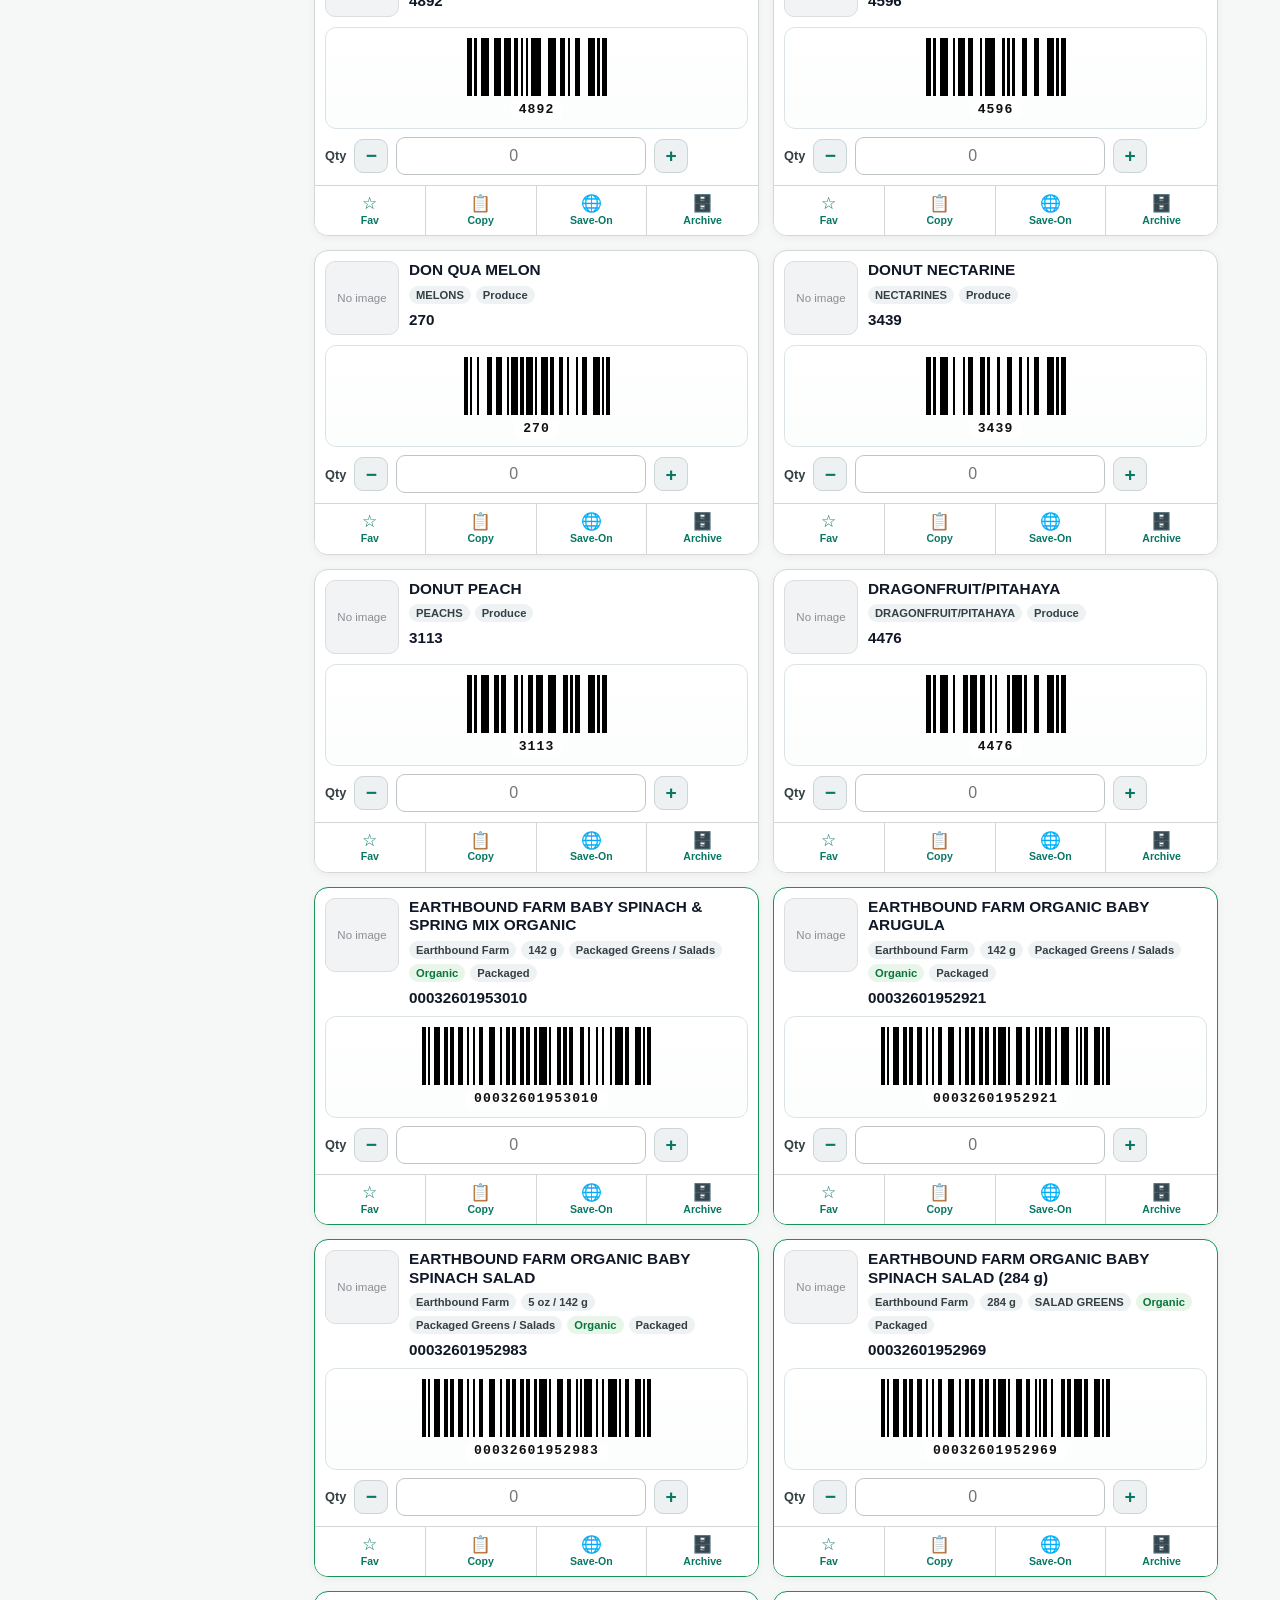
==== commit fb3f3e89: "added multiple units" ====
--- a/index.html
+++ b/index.html
@@ -450,6 +450,28 @@
           </select>
         </label>
       </div>
+
+      <label>Default Count Unit
+        <select id="missingDefaultCountUnit">
+          <option value="">No default</option>
+          <option value="each">each</option>
+          <option value="case">case</option>
+          <option value="kg">kg</option>
+          <option value="g">g</option>
+          <option value="lb">lb</option>
+          <option value="oz">oz</option>
+          <option value="ml">ml</option>
+          <option value="L">L</option>
+          <option value="bunch">bunch</option>
+          <option value="bag">bag</option>
+          <option value="pack">pack</option>
+          <option value="tray">tray</option>
+          <option value="box">box</option>
+          <option value="clamshell">clamshell</option>
+          <option value="other">other</option>
+        </select>
+        <small class="field-hint">Used as the default unit in Shrink and future quantity workflows. Users can still change it.</small>
+      </label>
 
       <label>Category
         <input id="missingCategory" type="text" placeholder="Packaged Greens / Herbs / Dips">
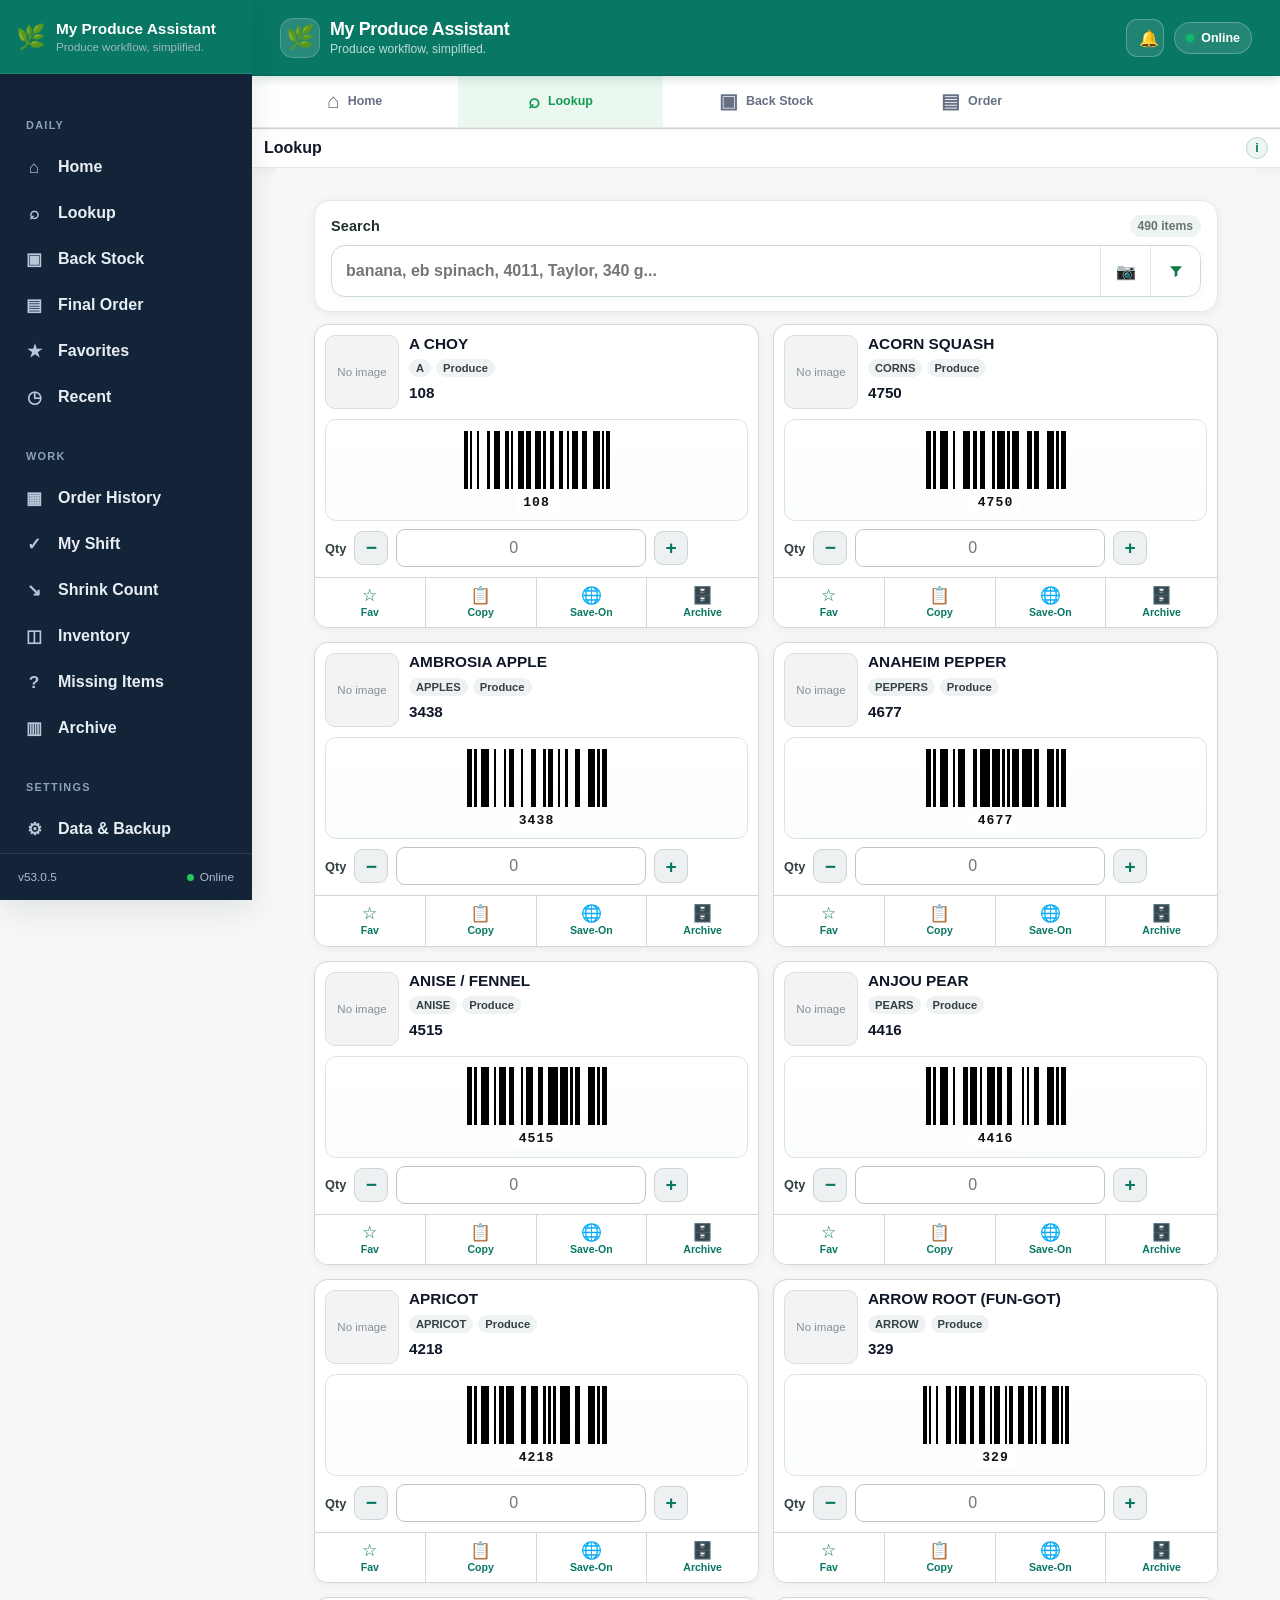
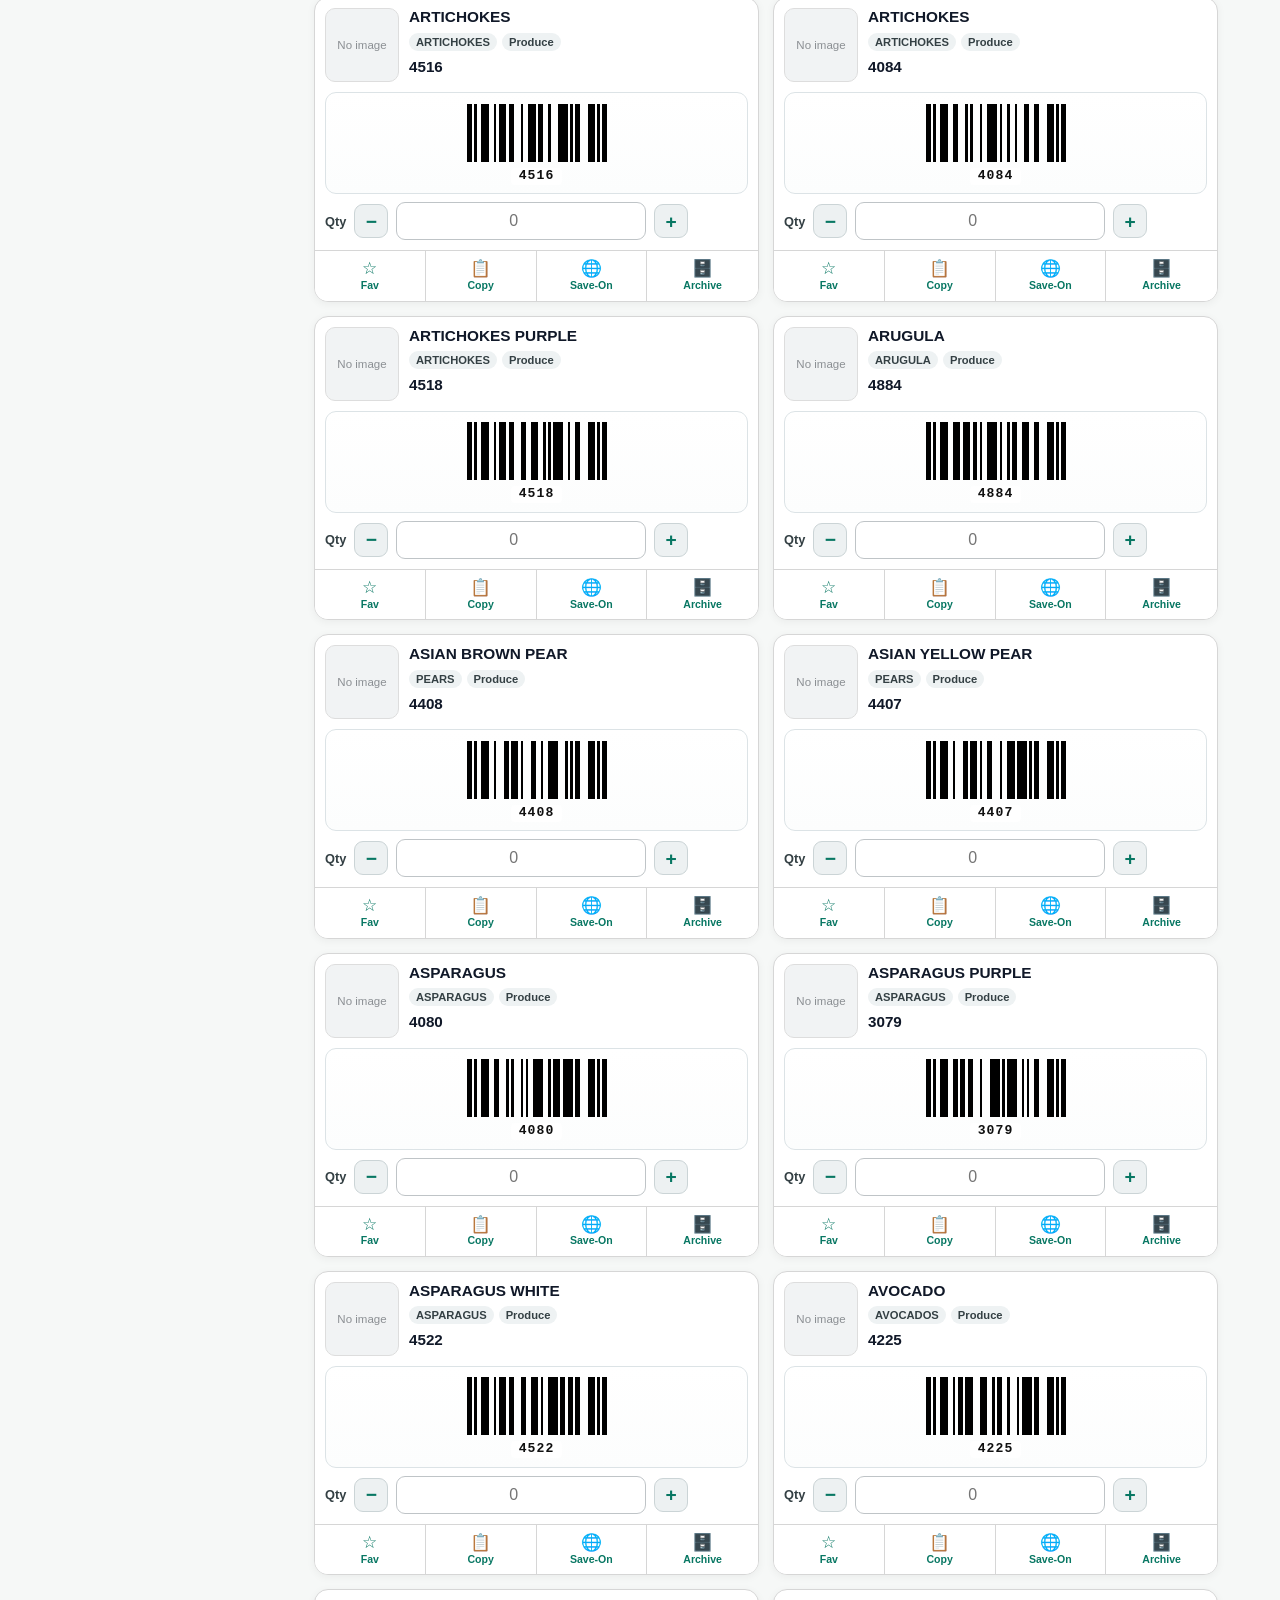
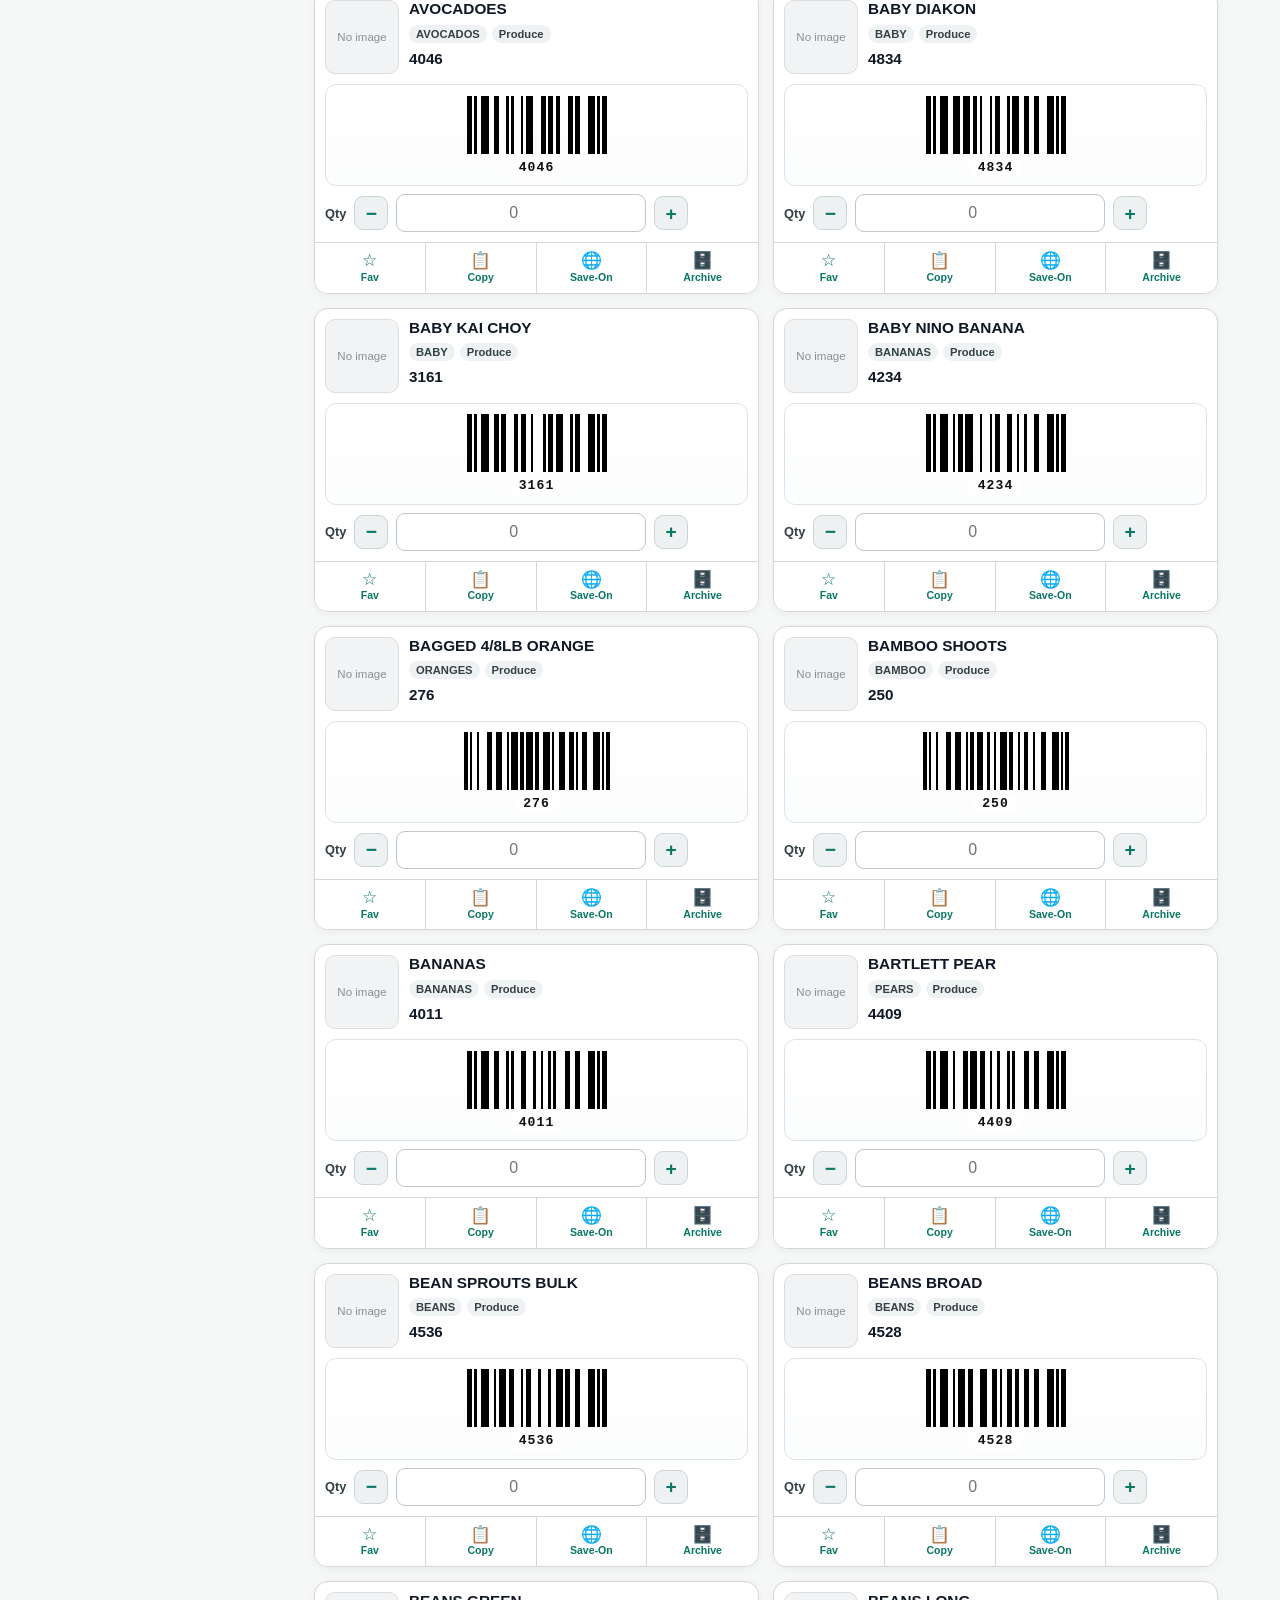
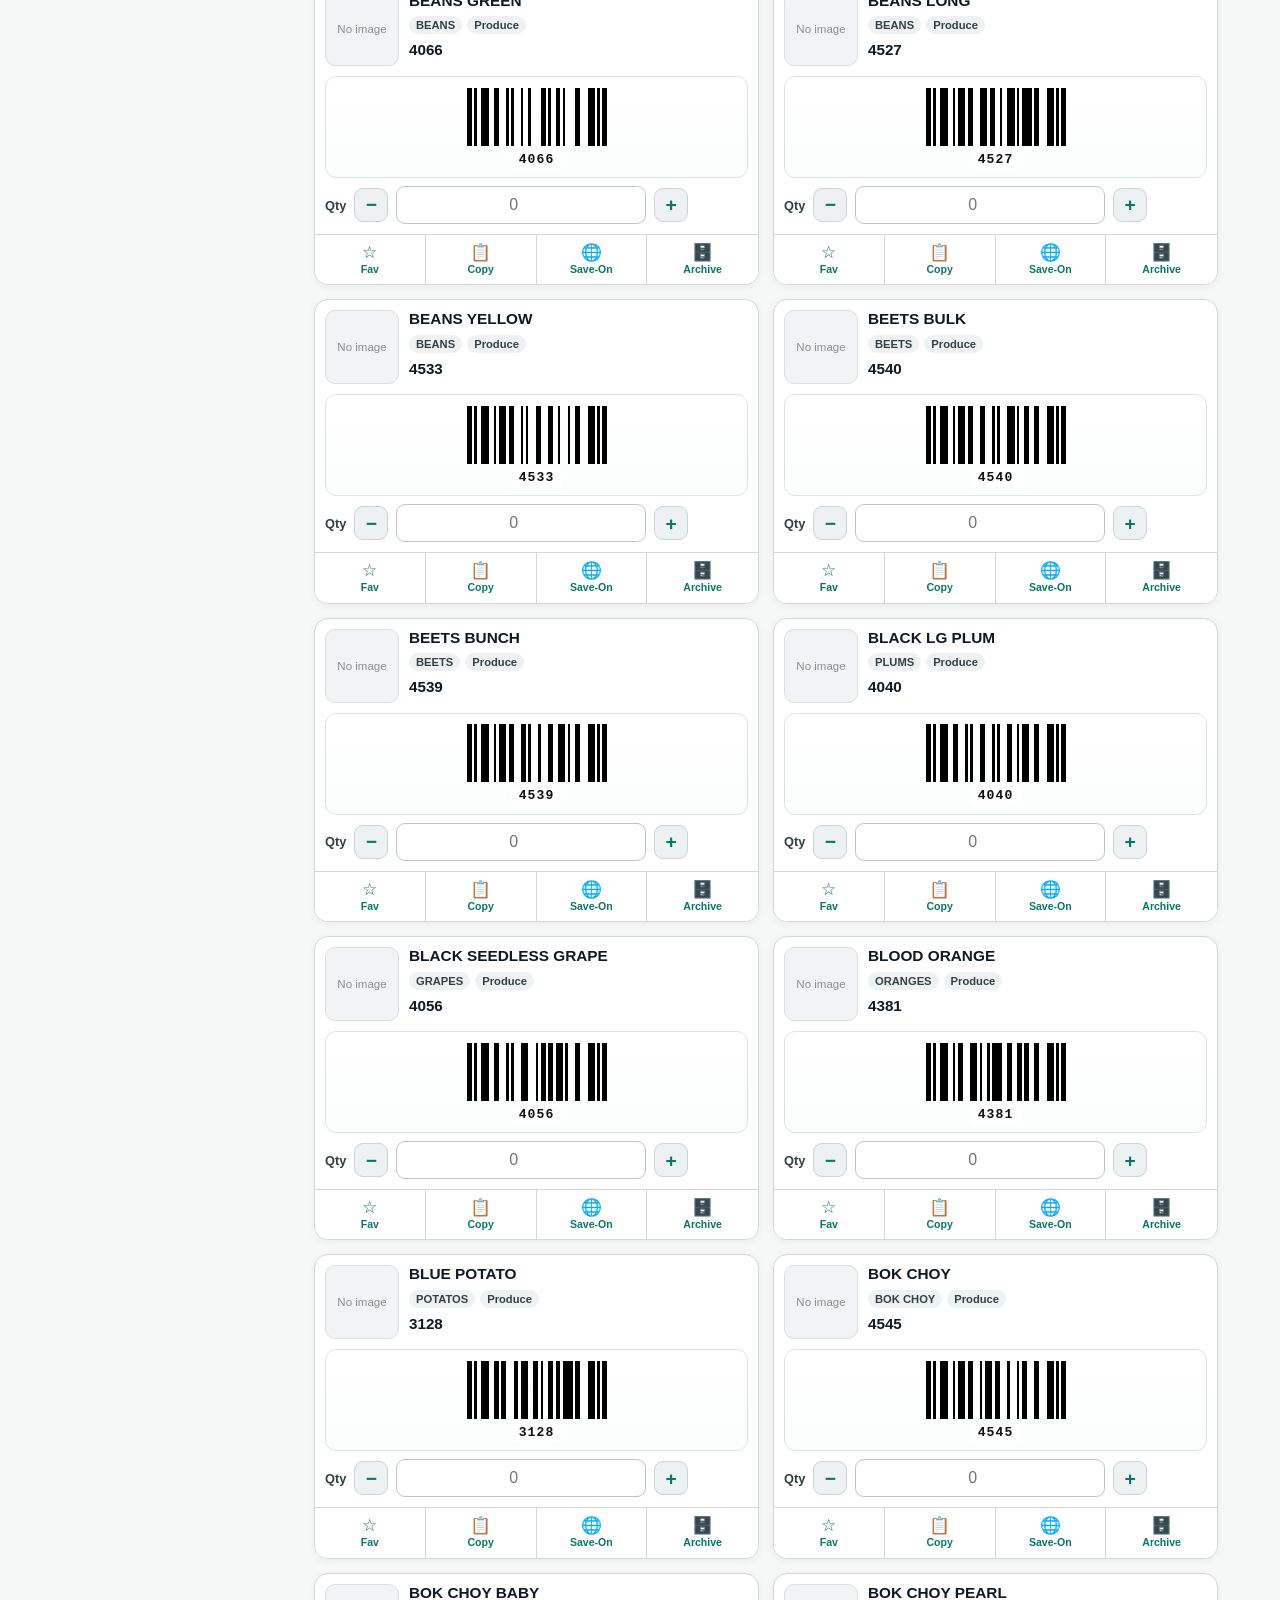
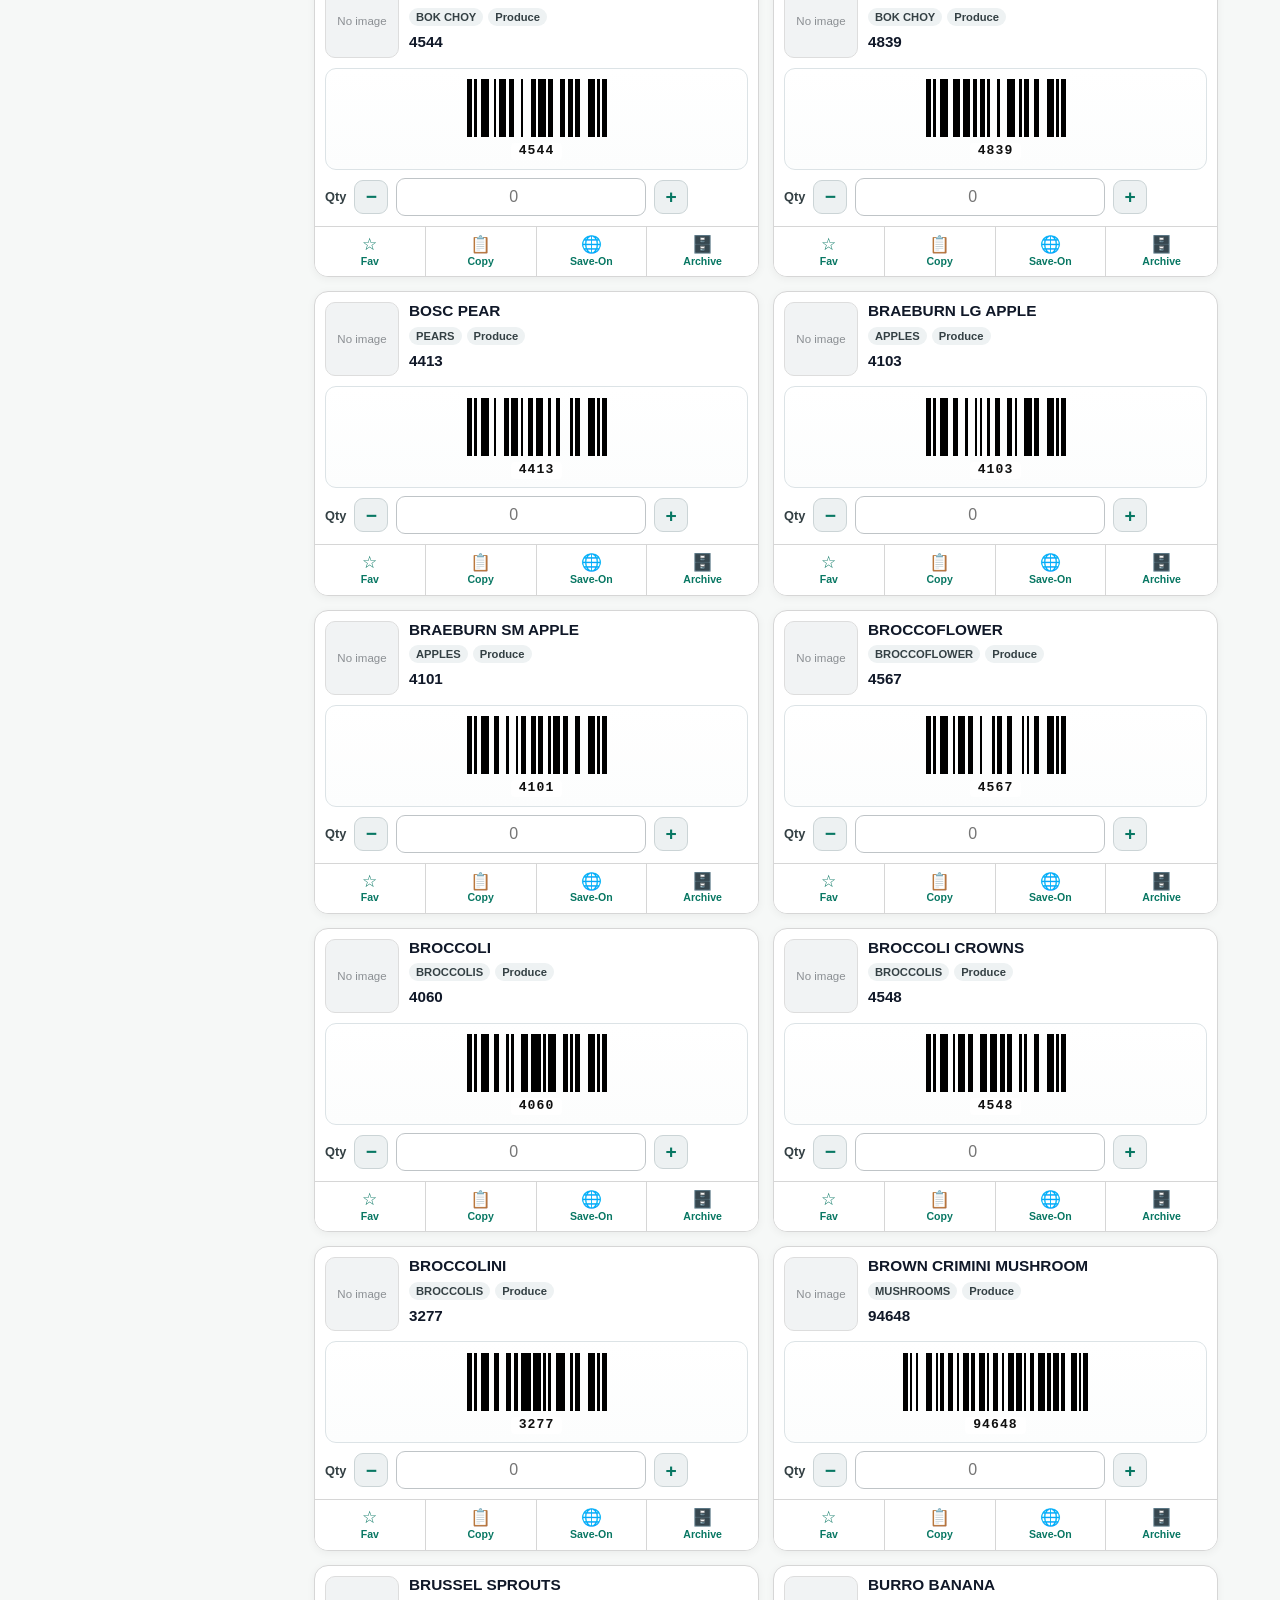
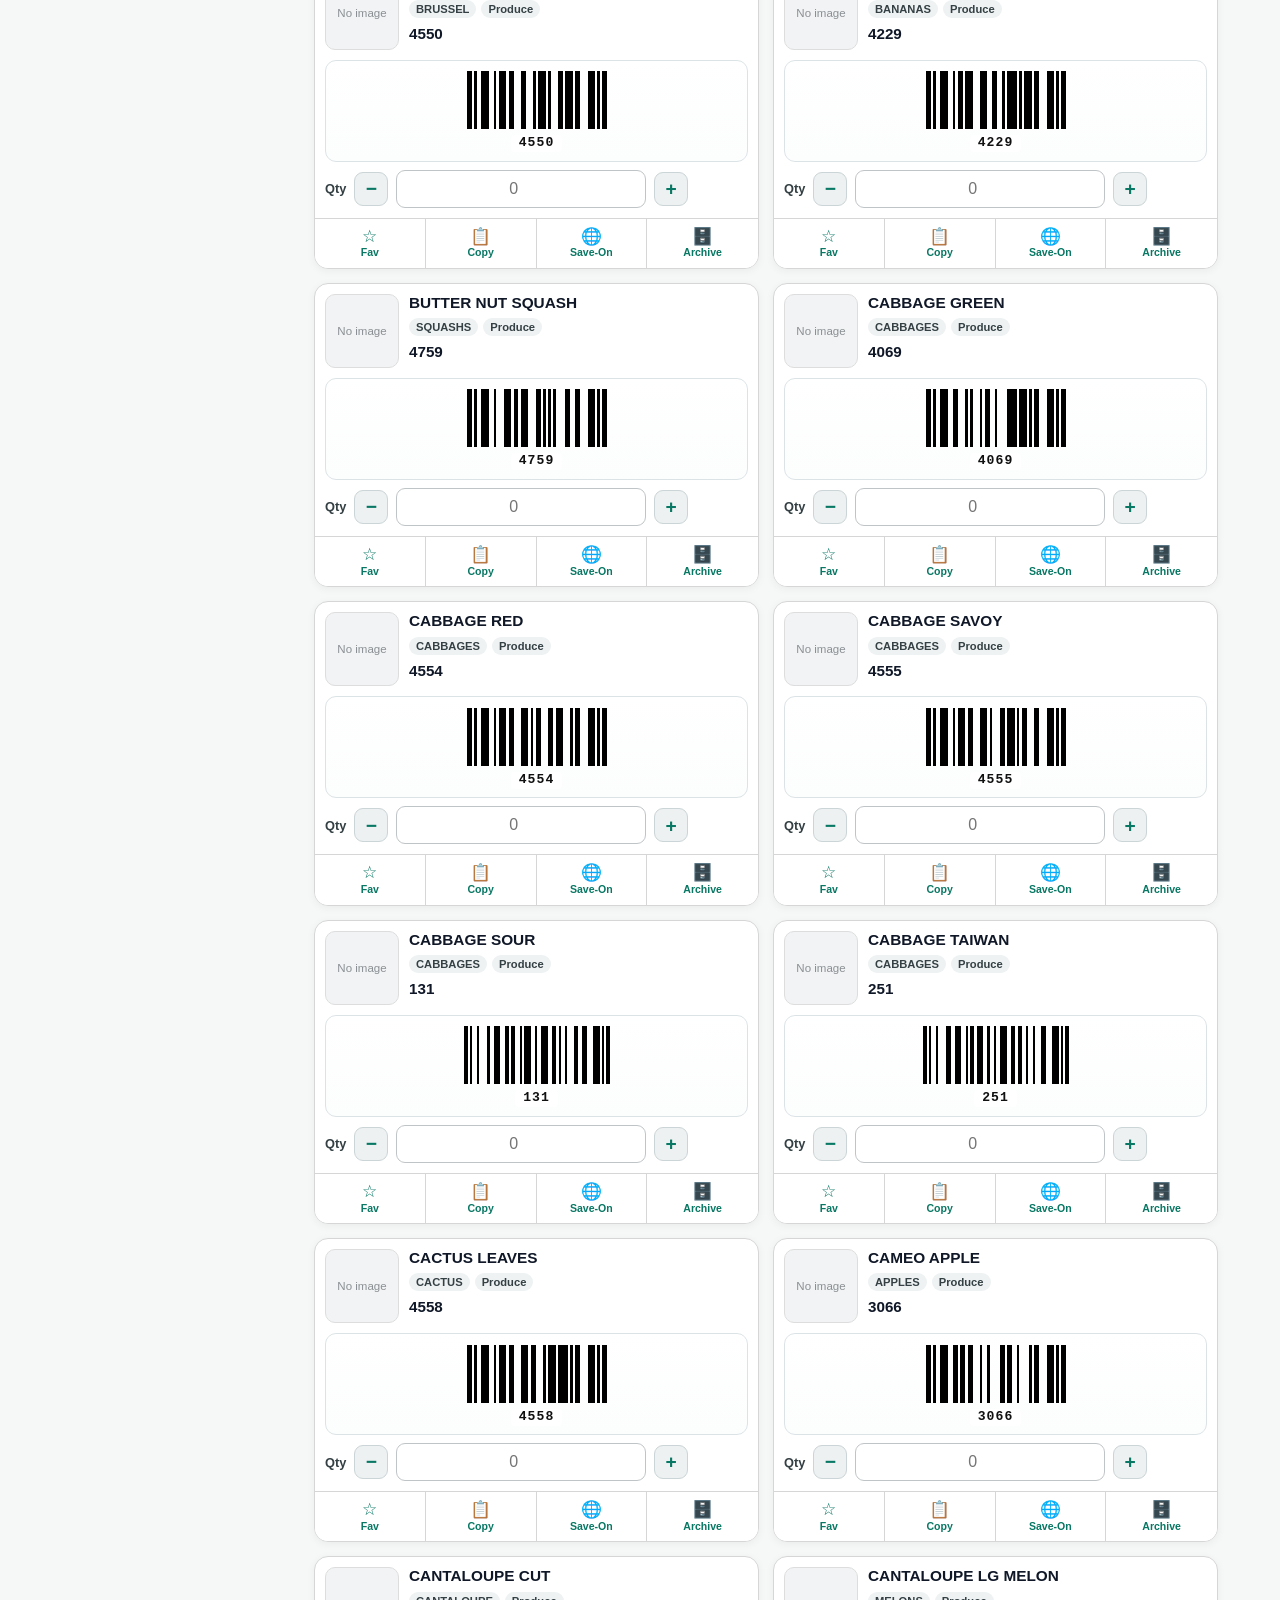
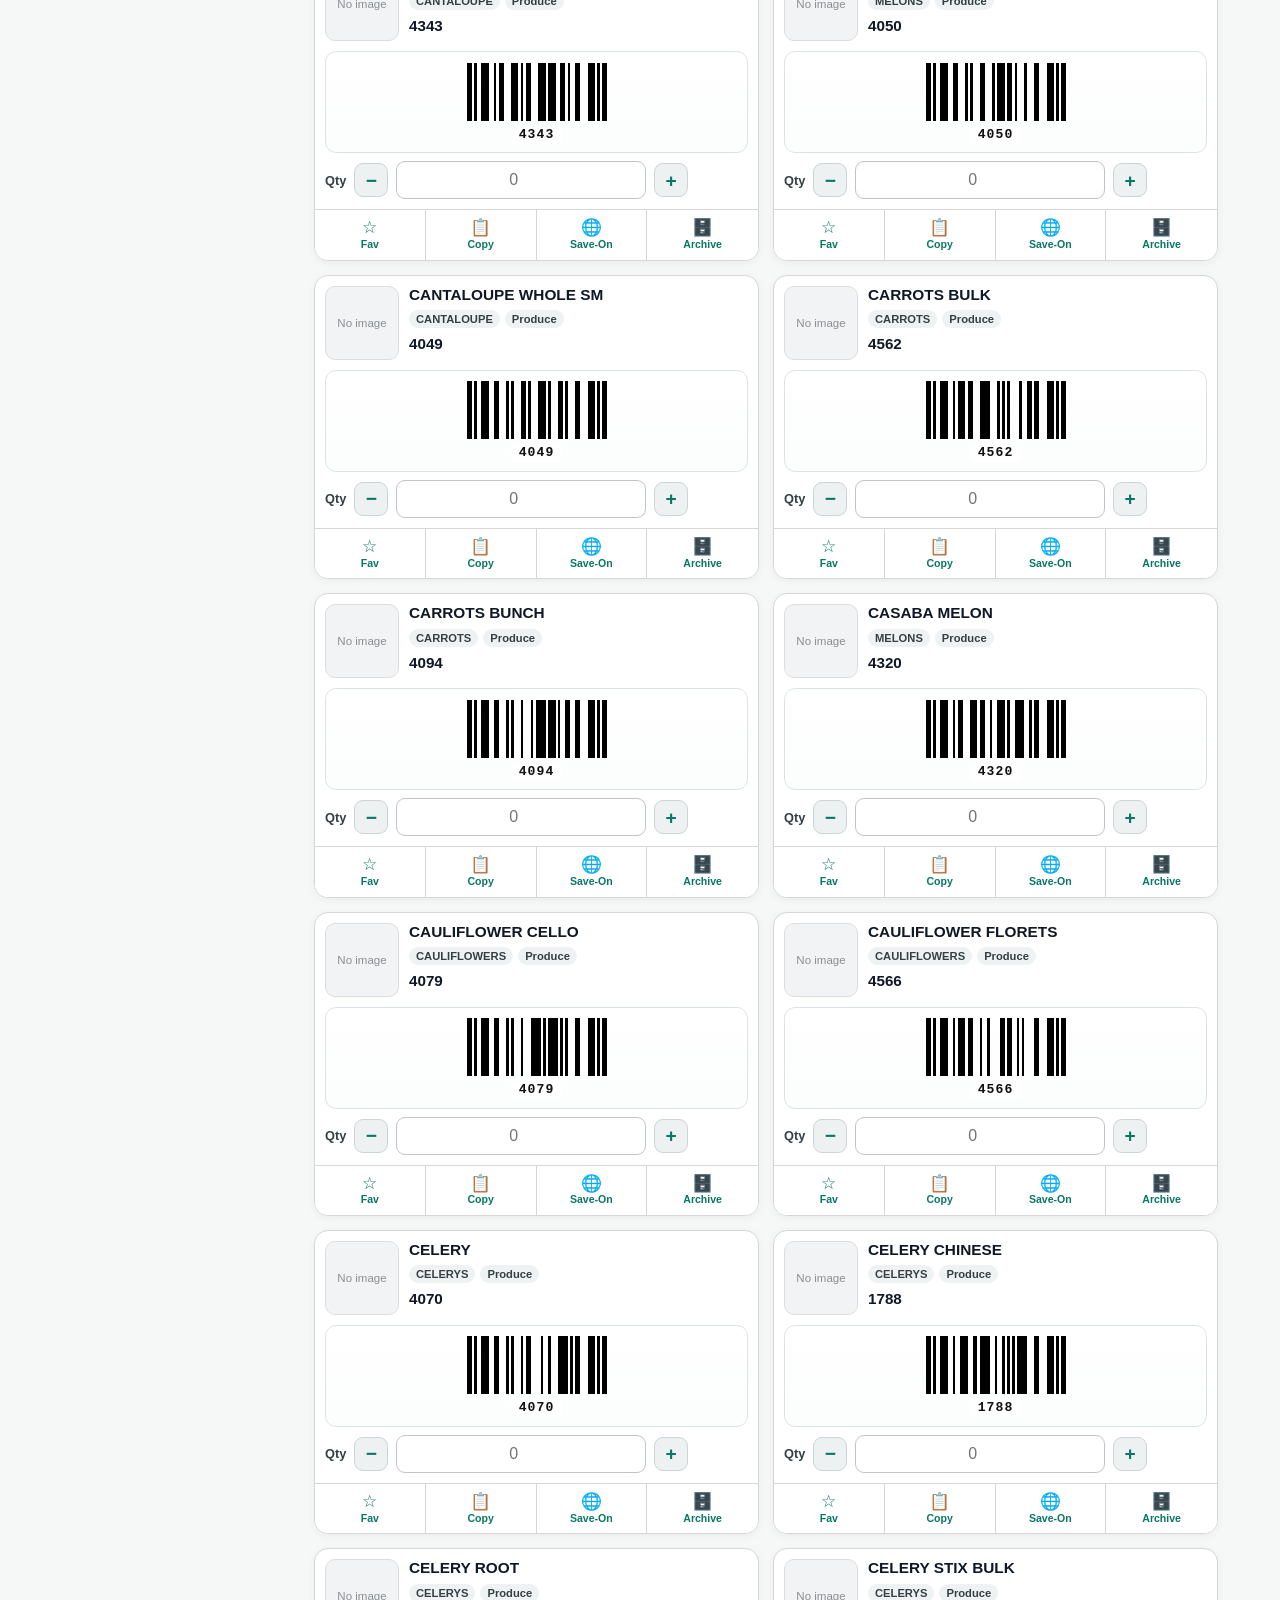
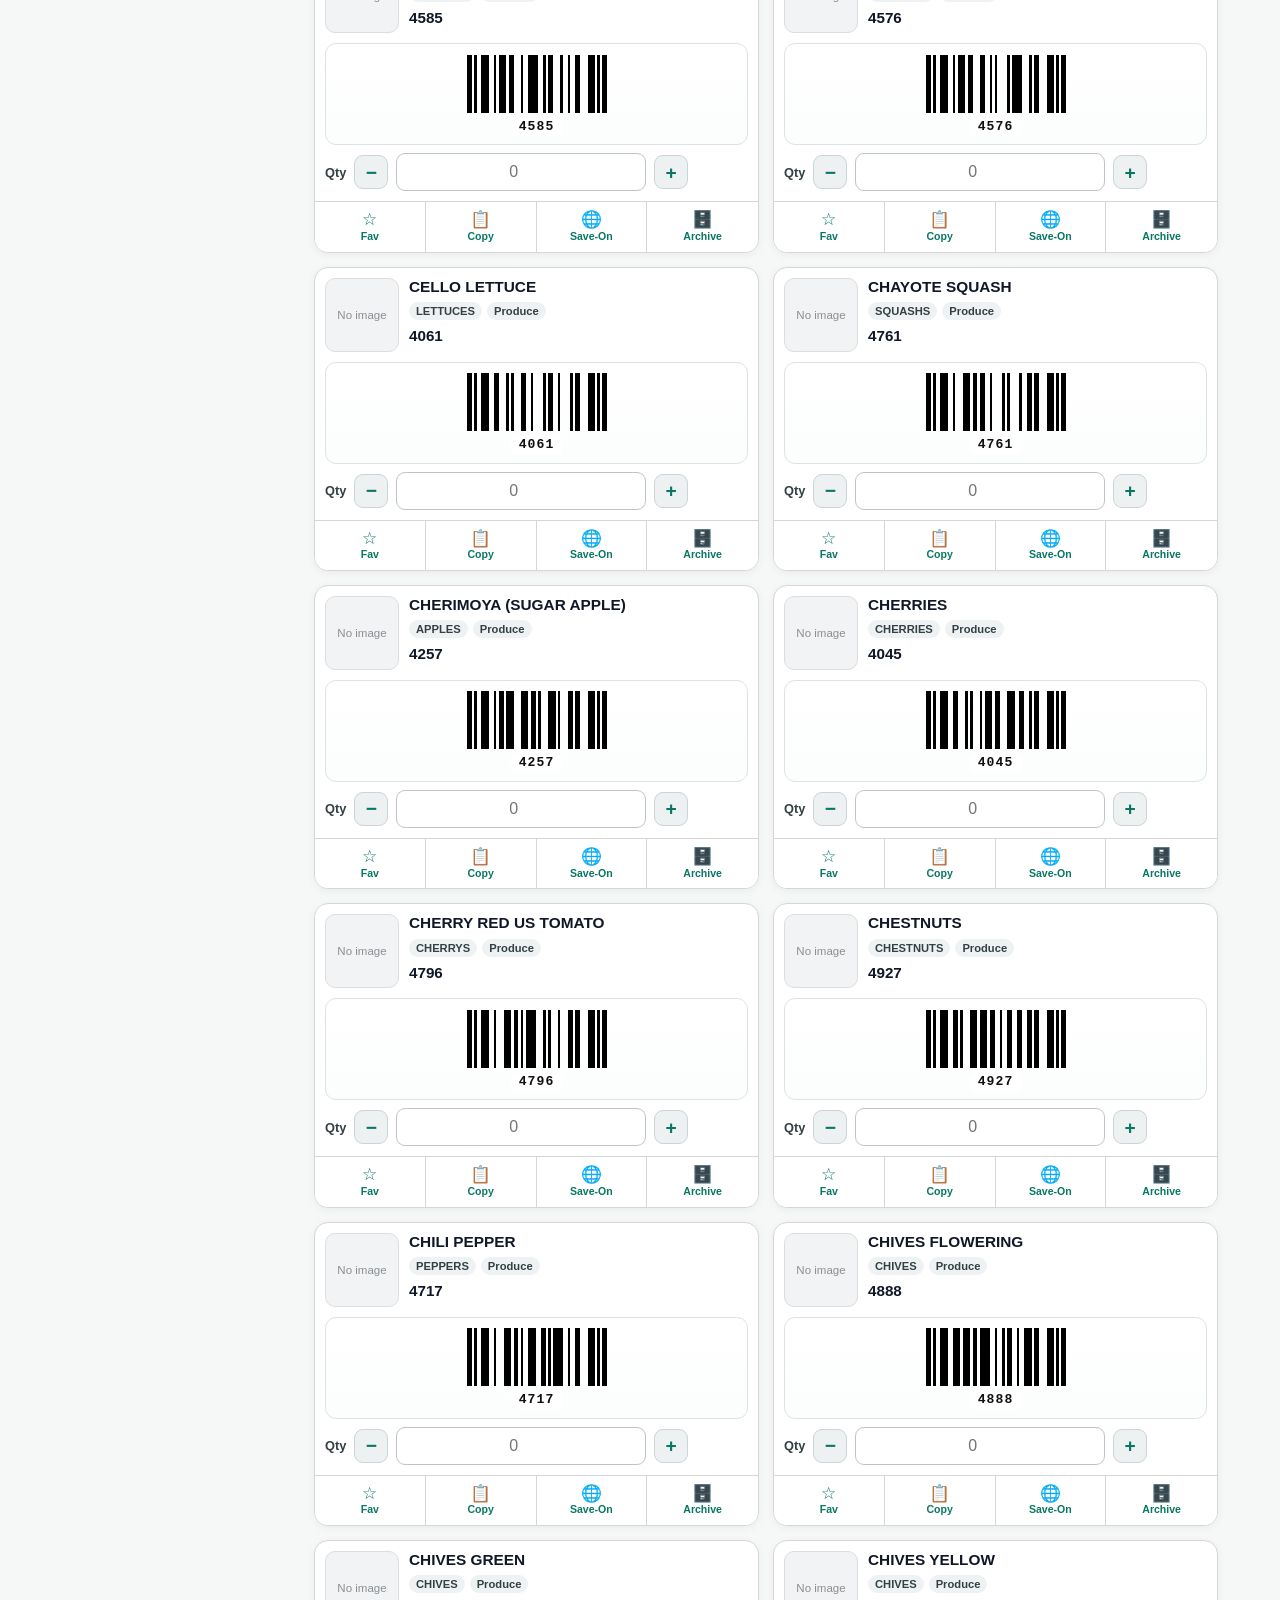
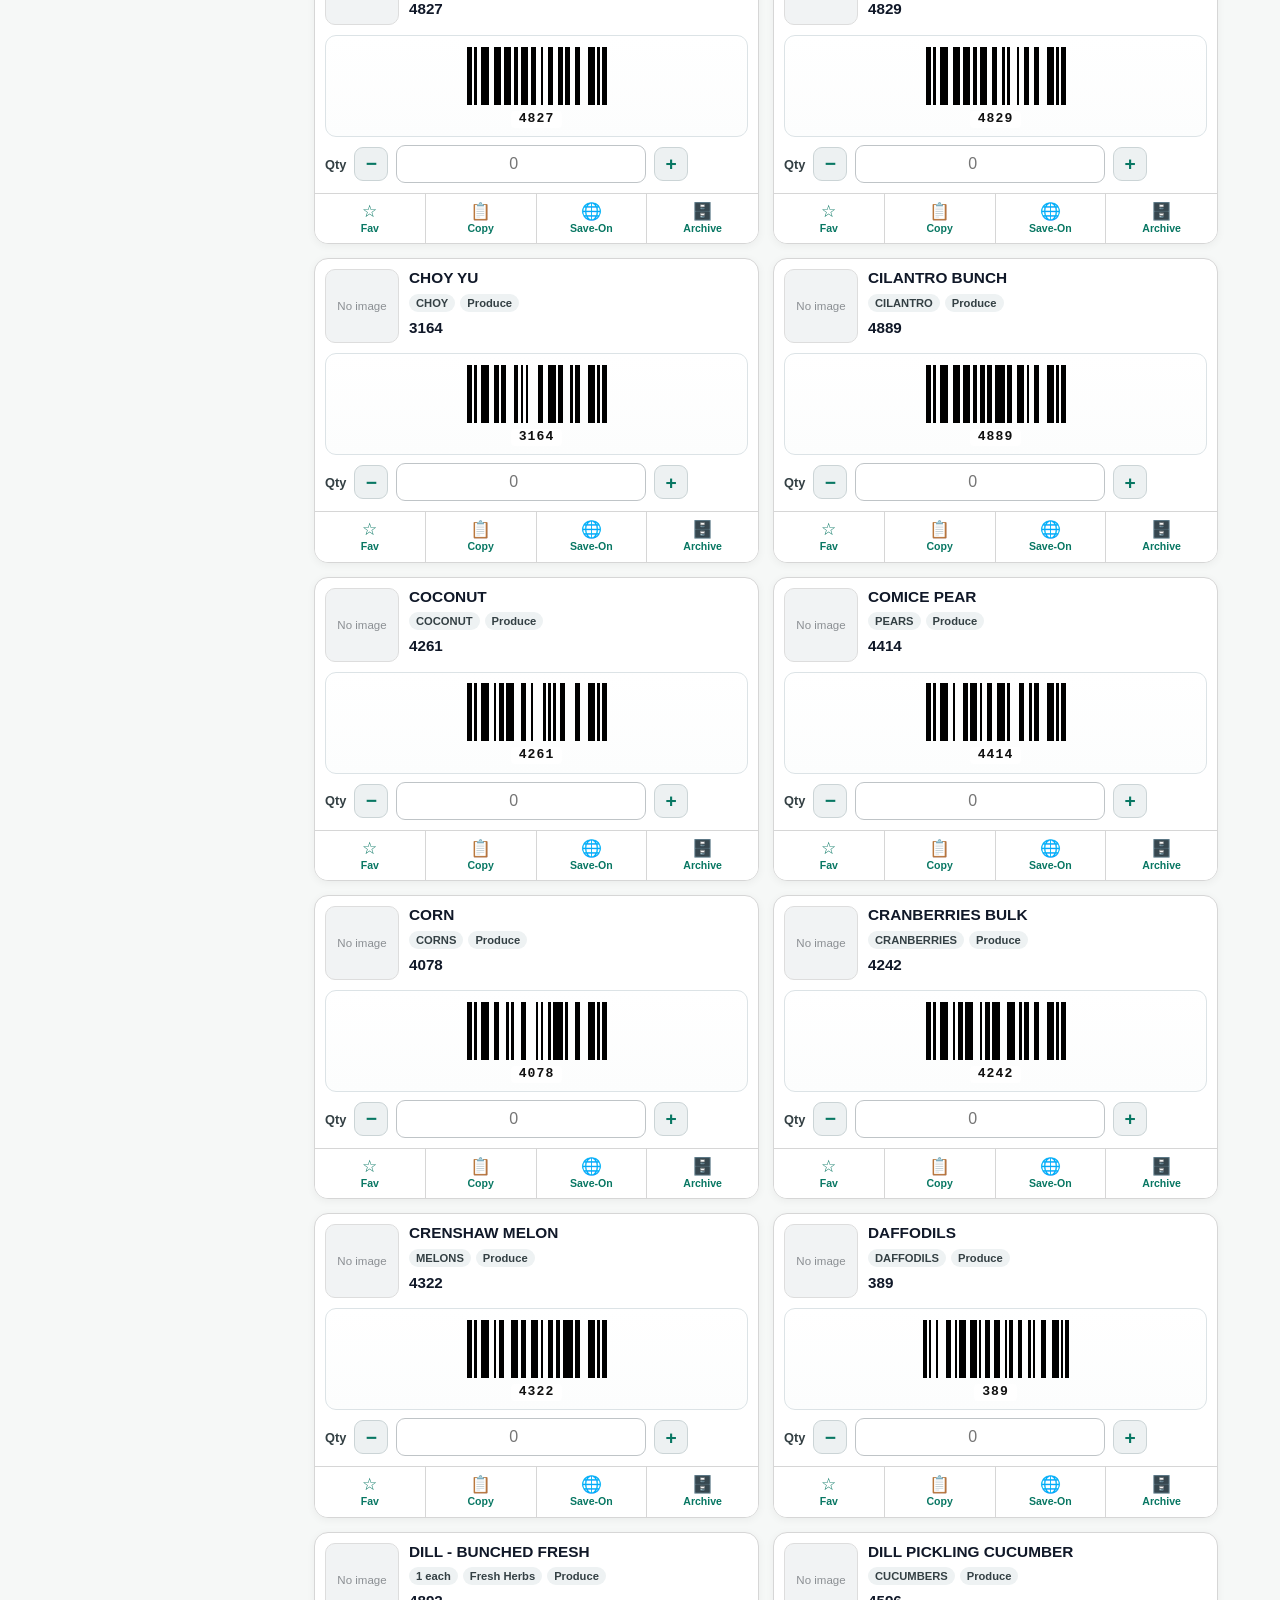
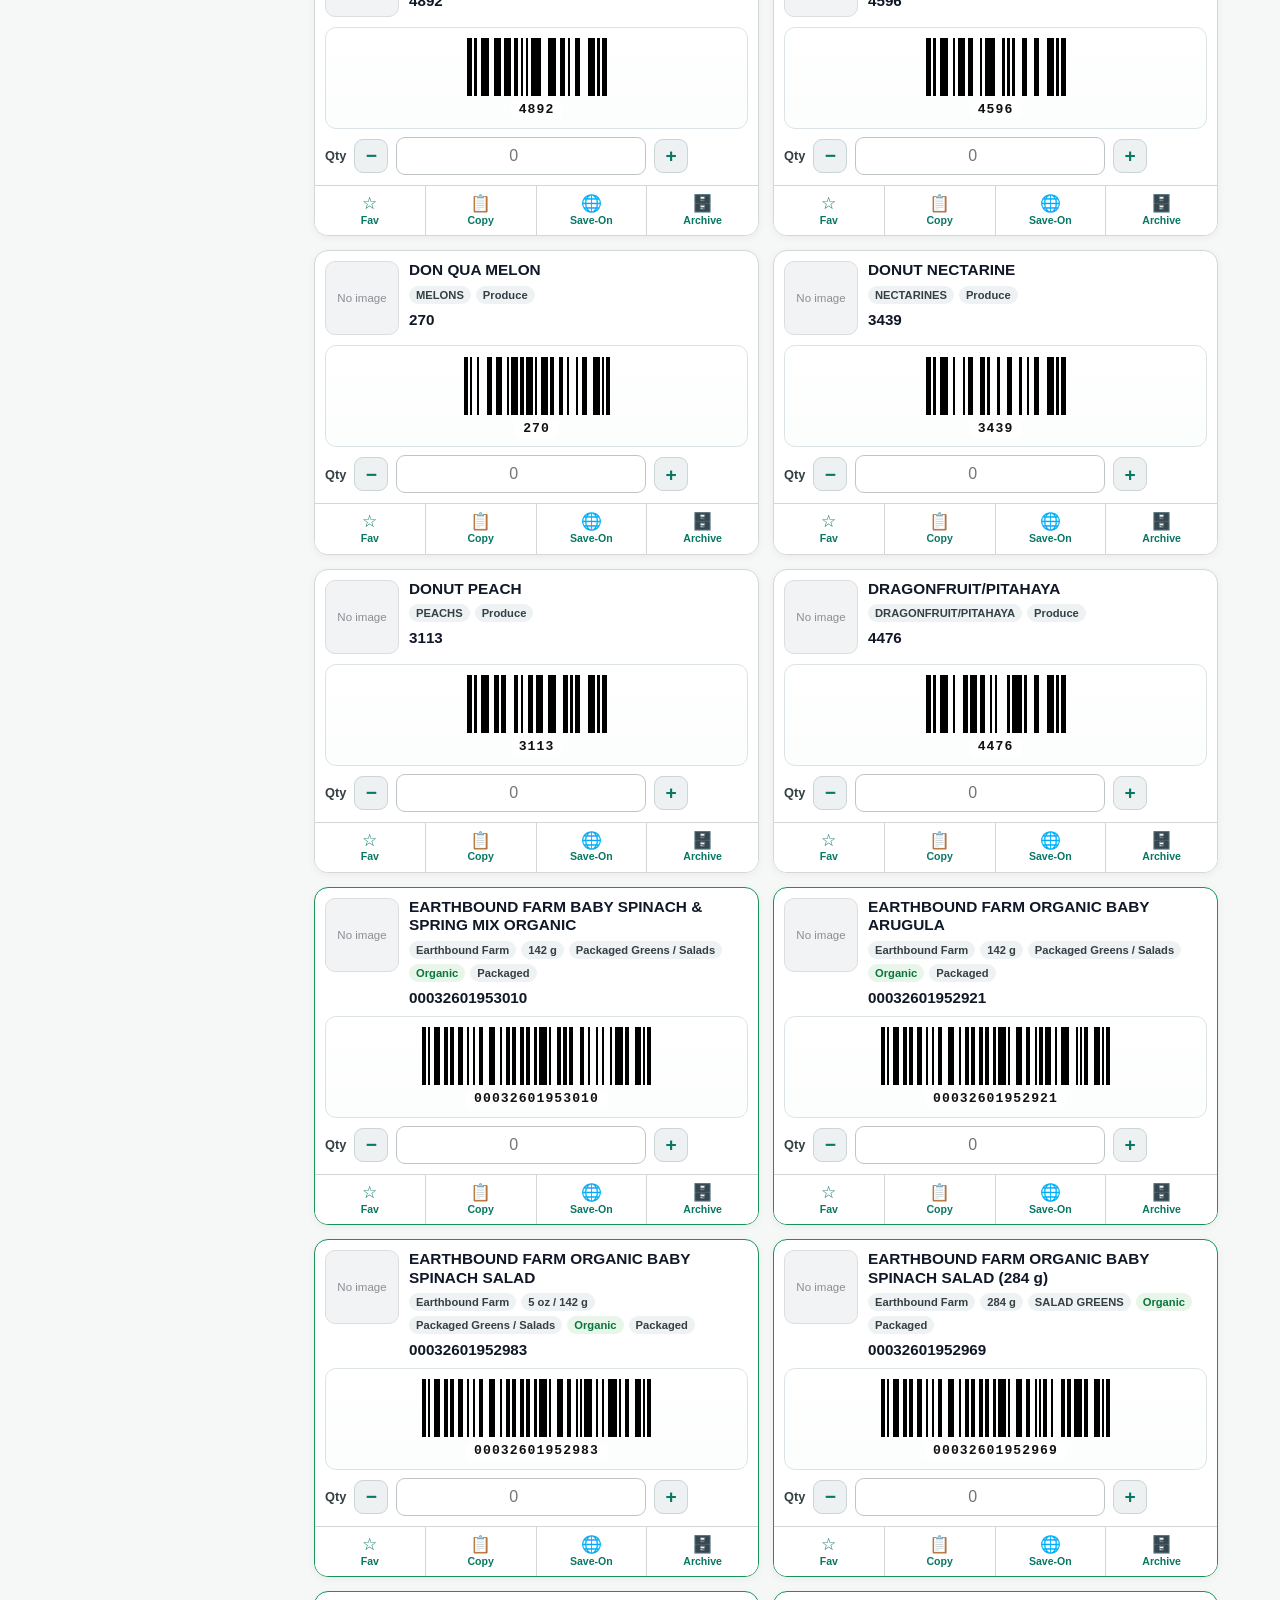
==== commit 3fe055a3: "added reminder feature" ====
--- a/index.html
+++ b/index.html
@@ -68,10 +68,24 @@
     <div class="app-brand-copy"><h1>My Produce Assistant</h1><p>Produce workflow, simplified.</p></div>
   </div>
   <div class="header-actions">
+    <button id="notificationBellBtn" class="notification-bell-btn" type="button" aria-label="Notifications" aria-expanded="false">
+      <span aria-hidden="true">🔔</span><span id="notificationBadge" class="notification-badge" hidden>0</span>
+    </button>
     <span id="headerOnlineStatus" class="header-status" aria-label="Connection status"><span class="status-dot"></span><span class="header-status-text">Online</span></span>
     <button id="installBtn" class="header-install-btn" hidden>Install</button>
   </div>
 </header>
+<div id="notificationPanel" class="notification-panel" hidden>
+  <div class="notification-panel-head">
+    <div><strong>Notifications</strong><small id="notificationPanelSummary">You're all caught up.</small></div>
+    <div class="notification-panel-head-actions">
+      <button id="notificationMarkAllRead" type="button" class="text-btn">Mark all read</button>
+      <button id="notificationPanelClose" type="button" class="icon-btn" aria-label="Close notifications">×</button>
+    </div>
+  </div>
+  <div id="notificationList" class="notification-list"></div>
+</div>
+
 
 <div id="drawerBackdrop" class="drawer-backdrop" hidden></div>
 <aside id="appDrawer" class="app-drawer" aria-hidden="true">
@@ -89,6 +103,7 @@
     <button type="button" data-drawer-action="recent"><span class="drawer-icon">◷</span><span>Recent</span></button>
     <div class="drawer-group-title">Work</div>
     <button type="button" data-drawer-action="orders"><span class="drawer-icon">▦</span><span>Order History</span></button>
+    <button type="button" data-drawer-action="workday"><span class="drawer-icon">✓</span><span>My Shift</span></button>
     <button type="button" data-drawer-action="shrink"><span class="drawer-icon">↘</span><span>Shrink Count</span></button>
     <button type="button" data-drawer-action="inventory"><span class="drawer-icon">◫</span><span>Inventory</span></button>
     <button type="button" data-drawer-action="missing"><span class="drawer-icon">?</span><span>Missing Items</span></button>
@@ -279,6 +294,14 @@
       <span id="dashHeroStatus" class="dashboard-status-pill status-draft">Draft</span>
     </section>
 
+    <section class="dashboard-workday-card" id="dashWorkdayCard">
+      <div class="dashboard-card-head">
+        <div><span class="dashboard-card-kicker">MY SHIFT</span><h3>What should I do next?</h3></div>
+        <button id="dashGoWorkdayBtn" class="dashboard-link-btn" type="button">View My Shift →</button>
+      </div>
+      <div id="dashWorkdayNext"></div>
+    </section>
+
     <section class="dashboard-layout-primary">
       <article class="dashboard-order-card">
         <div class="dashboard-card-head">
@@ -356,6 +379,58 @@
   <section id="ordersView" class="view">
 <section class="panel section-head"><h2>Orders</h2><p>Today's regular order workflow: record back stock, prepare final order, then mark it placed.</p><div class="order-actions"><button id="continueOrderBtn" type="button">Continue</button><button id="markOrderPlacedBtn" type="button">Mark Placed</button><button id="unlockOrderBtn" type="button">Adjust Order</button></div></section>
 <section class="dashboard-grid"><article class="dashboard-card"><h3>Status</h3><p><span id="orderSessionStatus">Draft</span></p><button id="ordersQuickMarkPlacedBtn" type="button">Mark Placed</button></article><article class="dashboard-card"><h3>Back Stock</h3><p><span id="orderBackCount">0</span> items</p><button id="ordersBackStockBtn" type="button">Open Back Stock</button></article><article class="dashboard-card"><h3>Final Order</h3><p><span id="orderFinalCount">0</span> items</p><button id="ordersFinalOrderBtn" type="button">Open Final Order</button></article></section><section id="ordersHistoryInline" class="order-history-list"></section></section>
+<section id="workdayView" class="view workday-view">
+  <div class="workday-hero">
+    <div><span class="dashboard-card-kicker">WORKDAY ASSISTANT</span><h2>My Shift</h2><p id="workdayDateLabel">Your priorities and tasks for today.</p></div>
+    <button id="workdayAddTaskBtn" class="primary" type="button">+ Add Task</button>
+  </div>
+  <div class="workday-summary">
+    <div><strong id="workdayOpenCount">0</strong><span>Open</span></div>
+    <div><strong id="workdayProgressCount">0</strong><span>In Progress</span></div>
+    <div><strong id="workdayDoneCount">0</strong><span>Completed</span></div>
+    <div><strong id="workdayHighCount">0</strong><span>High Priority</span></div>
+  </div>
+  <section class="panel workday-next-panel"><span class="dashboard-card-kicker">WHAT SHOULD I DO NEXT?</span><div id="workdayNextTask"></div></section>
+  <div class="workday-toolbar">
+    <div class="workday-filters" role="group" aria-label="Task filters"><button type="button" class="active" data-workday-filter="all">All</button><button type="button" data-workday-filter="assigned">Assigned</button><button type="button" data-workday-filter="personal">Personal</button><button type="button" data-workday-filter="completed">Completed</button><button type="button" data-workday-filter="archived">Archived</button></div>
+    <button id="workdayRoadmapBtn" type="button" class="secondary">Roadmaps</button>
+  </div>
+  <section id="workdayTaskList" class="workday-task-list"></section>
+
+  <section id="workdayEditor" class="panel workday-editor" hidden>
+    <div class="shrink-section-head"><div><span class="dashboard-card-kicker">TASK</span><h3 id="workdayEditorTitle">Add Task</h3></div><button id="workdayEditorClose" type="button" class="secondary">Close</button></div>
+    <form id="workdayTaskForm">
+      <input id="workdayTaskId" type="hidden">
+      <div class="workday-form-grid">
+        <label class="workday-field workday-field-wide"><span>Task</span><input id="workdayTaskTitle" required maxlength="120" placeholder="e.g. Check berry display"></label>
+        <label class="workday-field"><span>Priority</span><select id="workdayTaskPriority"><option>High</option><option selected>Medium</option><option>Low</option></select></label>
+        <label class="workday-field"><span>Start / due time</span><input id="workdayTaskDue" type="time"></label>
+        <label class="workday-field"><span>Remind before</span><select id="workdayTaskReminderBefore"><option value="0">No pre-reminder</option><option value="5">5 minutes before</option><option value="10">10 minutes before</option><option value="15">15 minutes before</option><option value="30">30 minutes before</option><option value="60">1 hour before</option></select></label>
+        <label class="workday-field"><span>Custom reminder</span><input id="workdayTaskReminder" type="time"><small>Optional additional reminder.</small></label>
+        <label class="workday-check"><input id="workdayTaskReminderAtStart" type="checkbox" checked><span>Notify again when task time starts</span></label>
+        <label class="workday-field"><span>Repeat</span><select id="workdayTaskRepeat"><option value="once">One time</option><option value="daily">Every day</option><option value="weekdays">Mon–Fri</option><option value="custom">Selected days</option></select></label>
+        <div id="workdayRepeatDays" class="workday-repeat-days" hidden><span>Repeat on</span><div><label><input type="checkbox" value="1">Mon</label><label><input type="checkbox" value="2">Tue</label><label><input type="checkbox" value="3">Wed</label><label><input type="checkbox" value="4">Thu</label><label><input type="checkbox" value="5">Fri</label><label><input type="checkbox" value="6">Sat</label><label><input type="checkbox" value="0">Sun</label></div></div>
+        <label class="workday-check"><input id="workdayTaskRepeatEnabled" type="checkbox" checked><span>Recurring task enabled</span></label>
+        <label class="workday-field"><span>Task type</span><select id="workdayTaskType"><option value="personal">Personal</option><option value="assigned">Manager Assigned</option></select></label>
+        <label class="workday-field"><span>Assigned to</span><input id="workdayTaskAssignee" placeholder="Me / teammate name"></label>
+        <label class="workday-field workday-field-wide"><span>Why this matters</span><input id="workdayTaskWhy" maxlength="220" placeholder="Optional guidance for a new teammate"></label>
+        <label class="workday-field workday-field-wide"><span>Steps <small>(one per line)</small></span><textarea id="workdayTaskSteps" rows="5" placeholder="Inspect quality
+Remove poor items
+Record shrink"></textarea></label>
+        <label class="workday-field"><span>Open app module</span><select id="workdayTaskModule"><option value="">None</option><option value="shrink">Shrink Count</option><option value="order">Back Stock</option><option value="frontStock">Final Order</option><option value="lookup">Lookup</option><option value="missing">Missing Items</option></select></label>
+      </div>
+      <div class="workday-form-actions"><button type="submit" class="primary">Save Task</button></div>
+    </form>
+  </section>
+
+  <section id="workdayRoadmaps" class="panel workday-roadmaps" hidden>
+    <div class="shrink-section-head"><div><span class="dashboard-card-kicker">REUSABLE WORKFLOWS</span><h3>Roadmaps</h3></div><button id="workdayRoadmapsClose" type="button" class="secondary">Close</button></div>
+    <p class="workday-help">Assign a repeatable roadmap to a teammate. V1 includes an Opening Produce Shift template and lets you create your own.</p>
+    <div id="workdayRoadmapList"></div>
+    <details class="workday-roadmap-create"><summary>Create custom roadmap</summary><form id="workdayRoadmapForm"><label class="workday-field"><span>Roadmap name</span><input id="workdayRoadmapTitle" required placeholder="e.g. Closing Produce Shift"></label><label class="workday-field"><span>Tasks <small>(one per line)</small></span><textarea id="workdayRoadmapSteps" required rows="6"></textarea></label><button type="submit" class="primary">Save Roadmap</button></form></details>
+  </section>
+</section>
+
 <section id="shrinkView" class="view shrink-view">
   <section class="panel section-head">
     <h2>Shrink Count</h2>
@@ -664,4 +739,18 @@
     reveal();
   });
 })();
-</script></body></html>
+</script>
+<div id="workdayStatusPrompt" class="workday-status-prompt" hidden aria-modal="true" role="dialog" aria-labelledby="workdayStatusPromptTitle">
+  <div class="workday-status-prompt-card">
+    <span class="dashboard-card-kicker">ACTIVE TASK</span>
+    <h3 id="workdayStatusPromptTitle">Before you leave…</h3>
+    <p id="workdayStatusPromptText">What is the status of this task?</p>
+    <div class="workday-status-prompt-actions">
+      <button id="workdayPromptCompleted" type="button" class="primary">Completed</button>
+      <button id="workdayPromptProgress" type="button" class="secondary">Still in progress</button>
+      <button id="workdayPromptPaused" type="button" class="secondary">Pause</button>
+      <button id="workdayPromptStay" type="button" class="ghost">Stay here</button>
+    </div>
+  </div>
+</div>
+</body></html>
